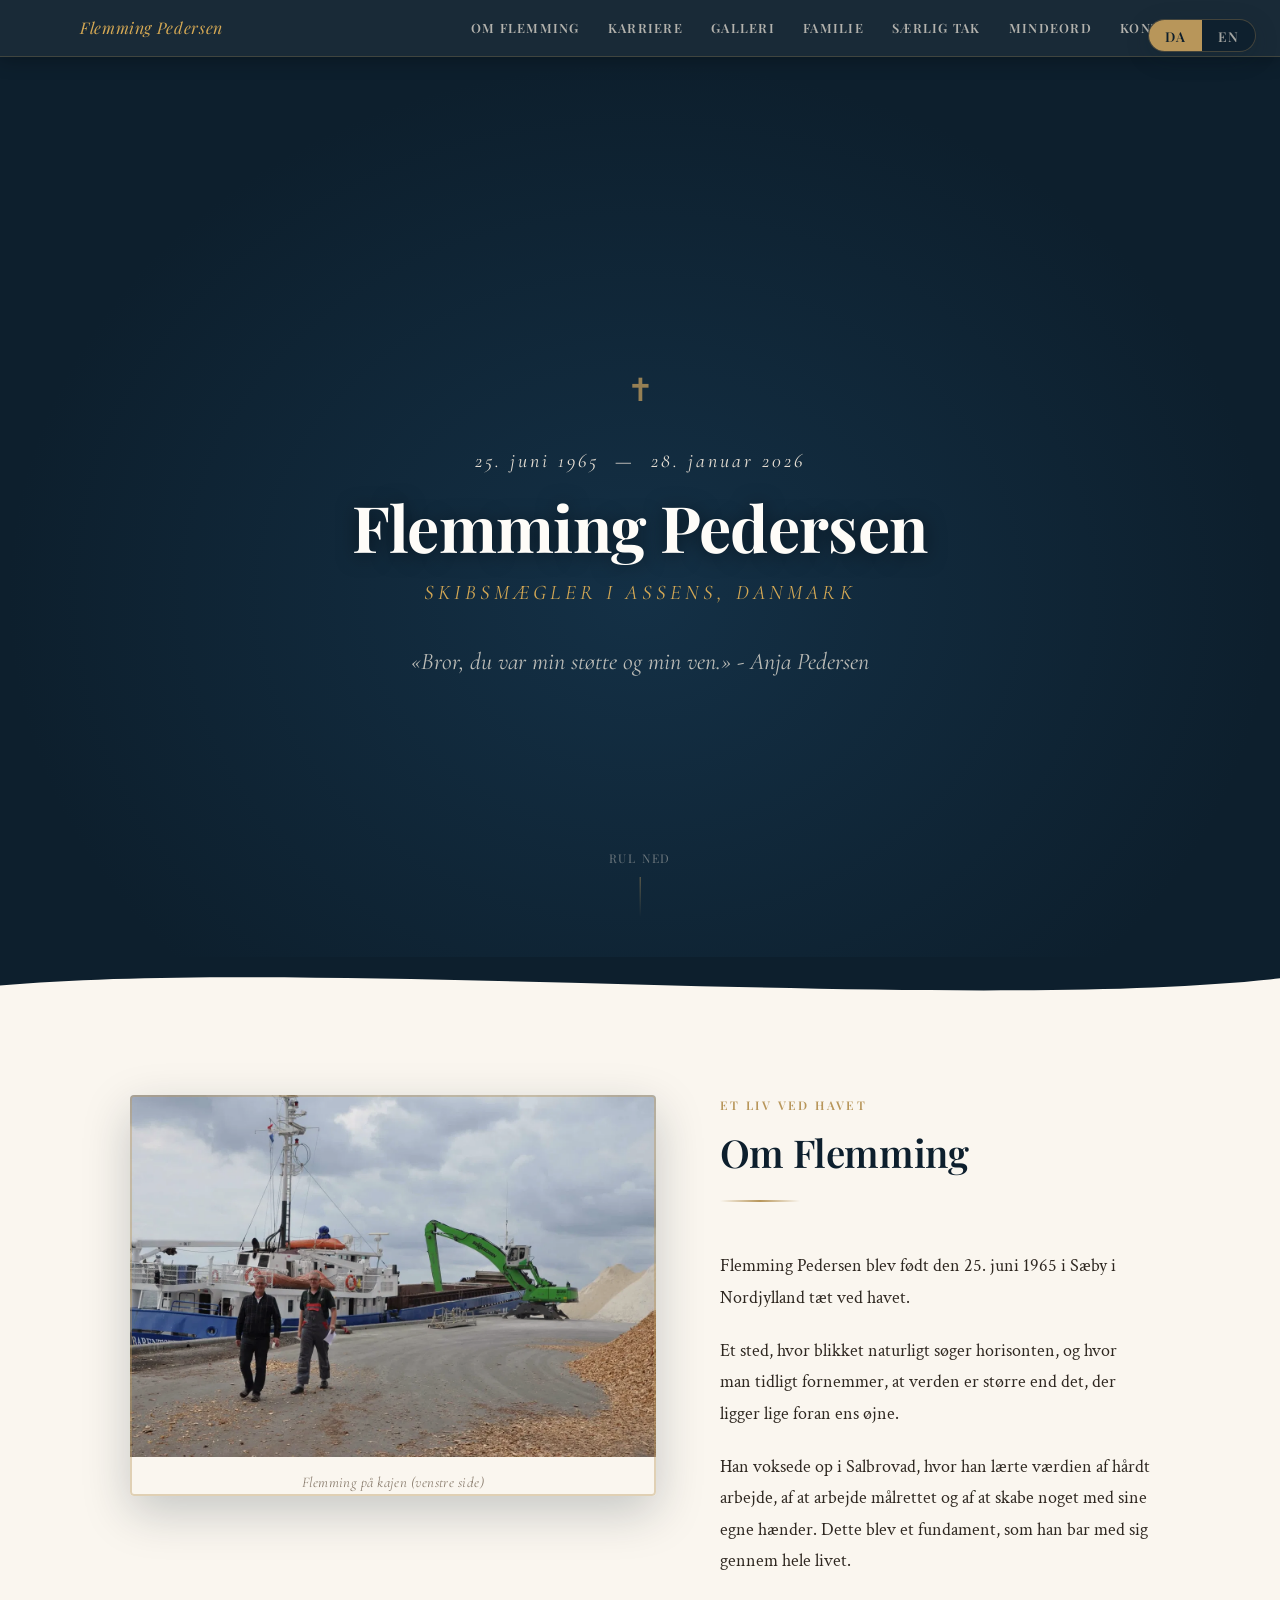
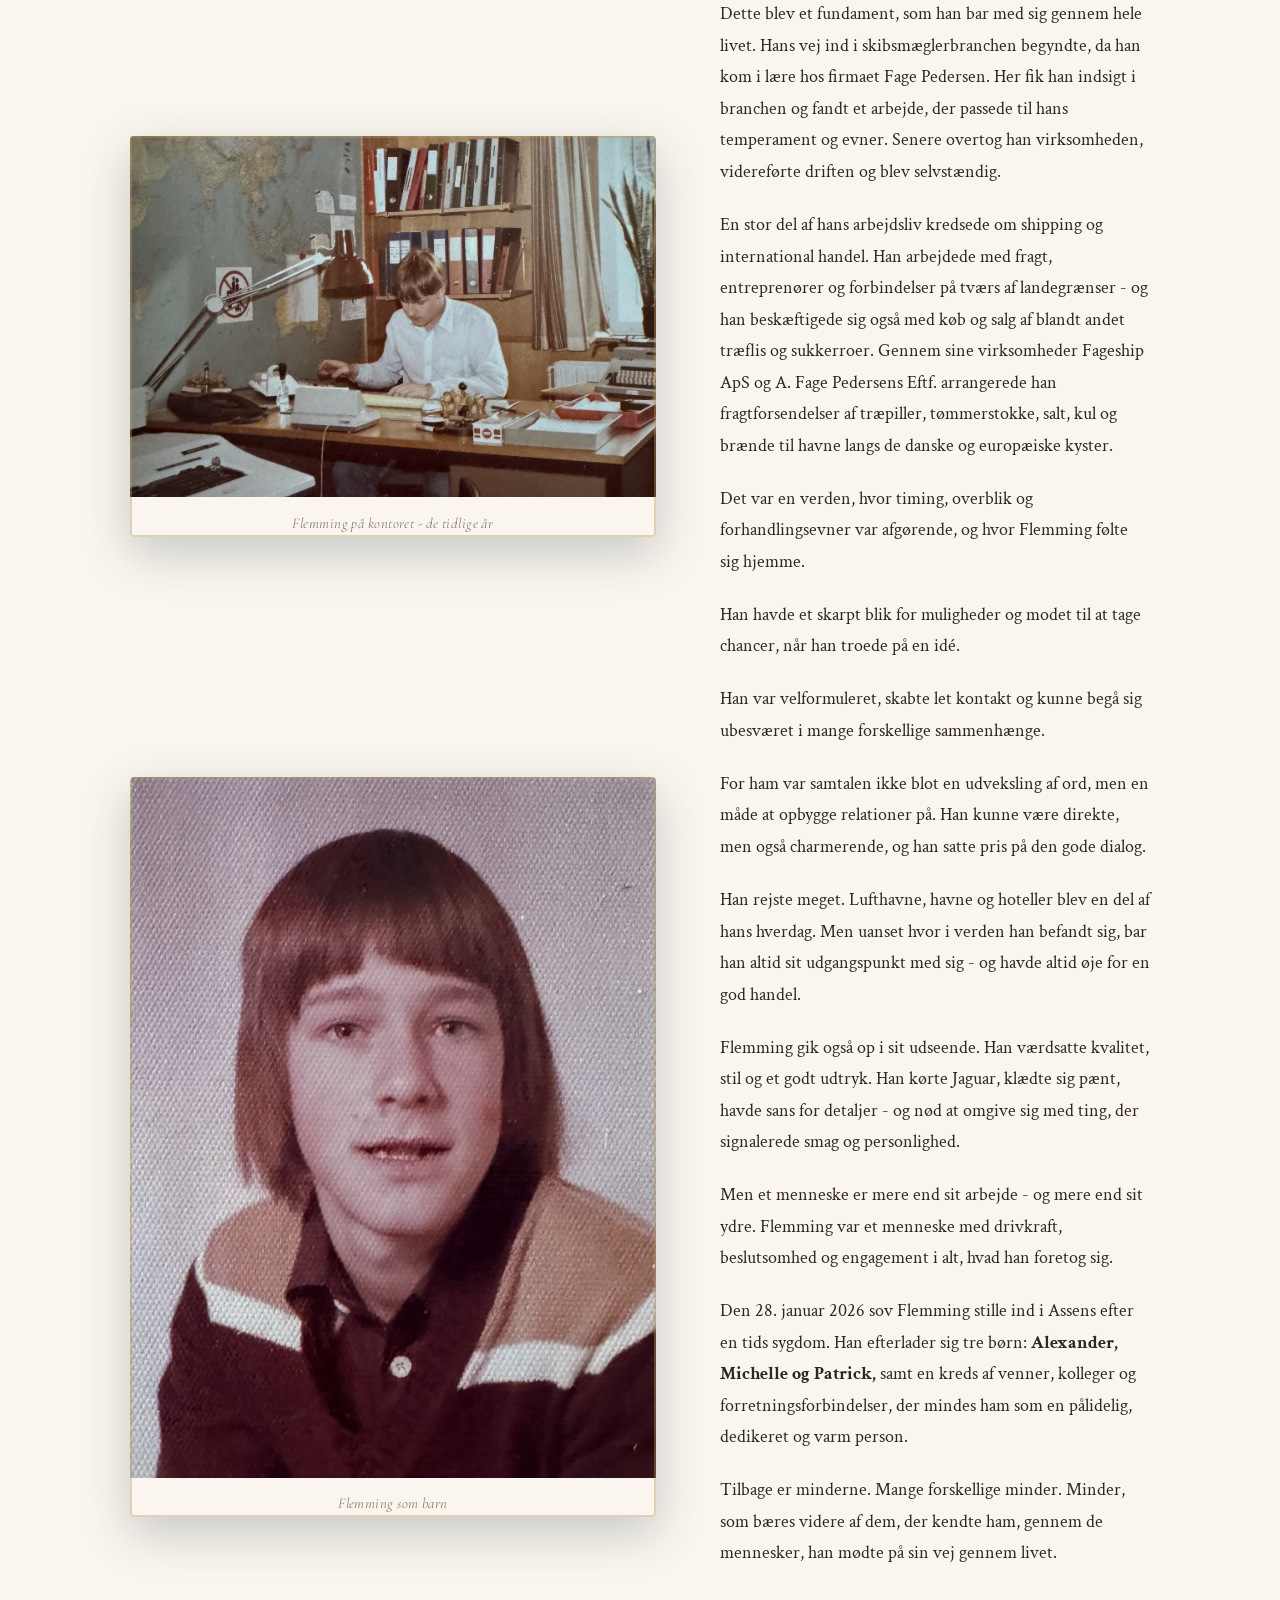
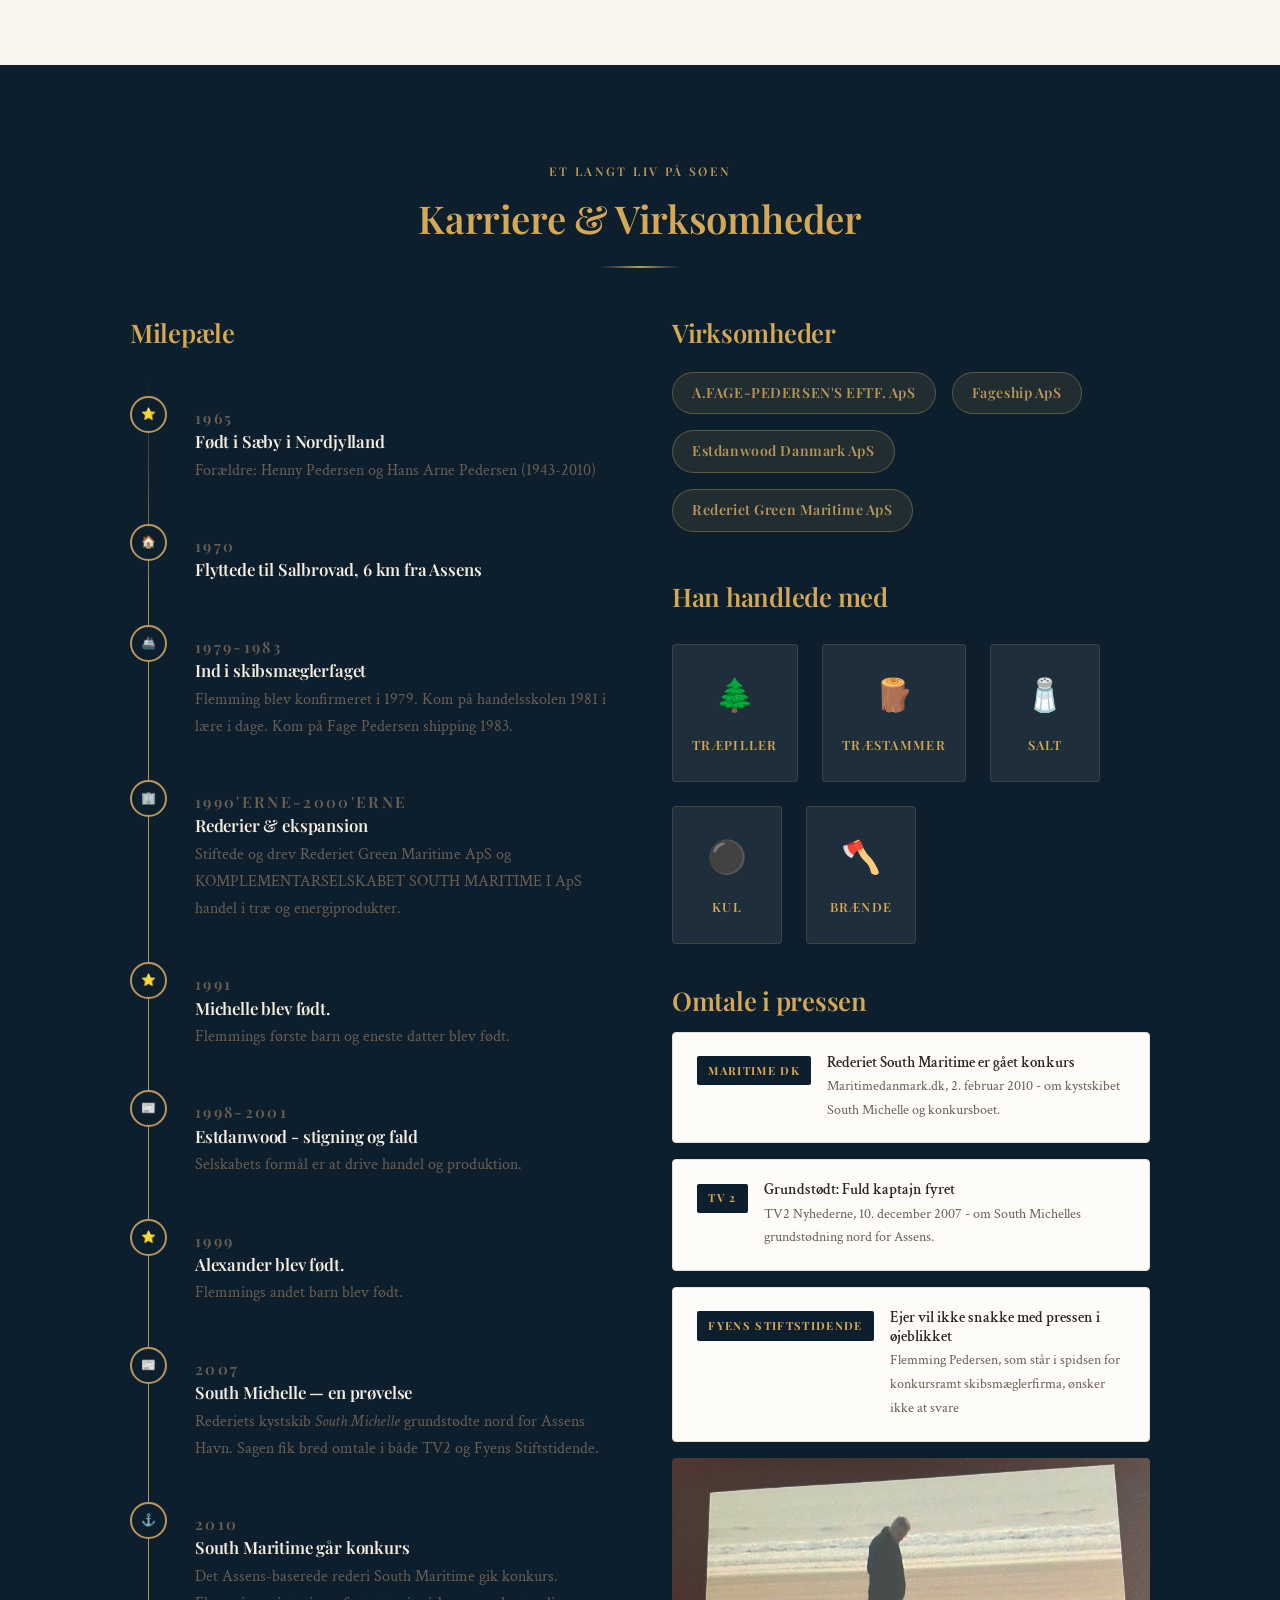
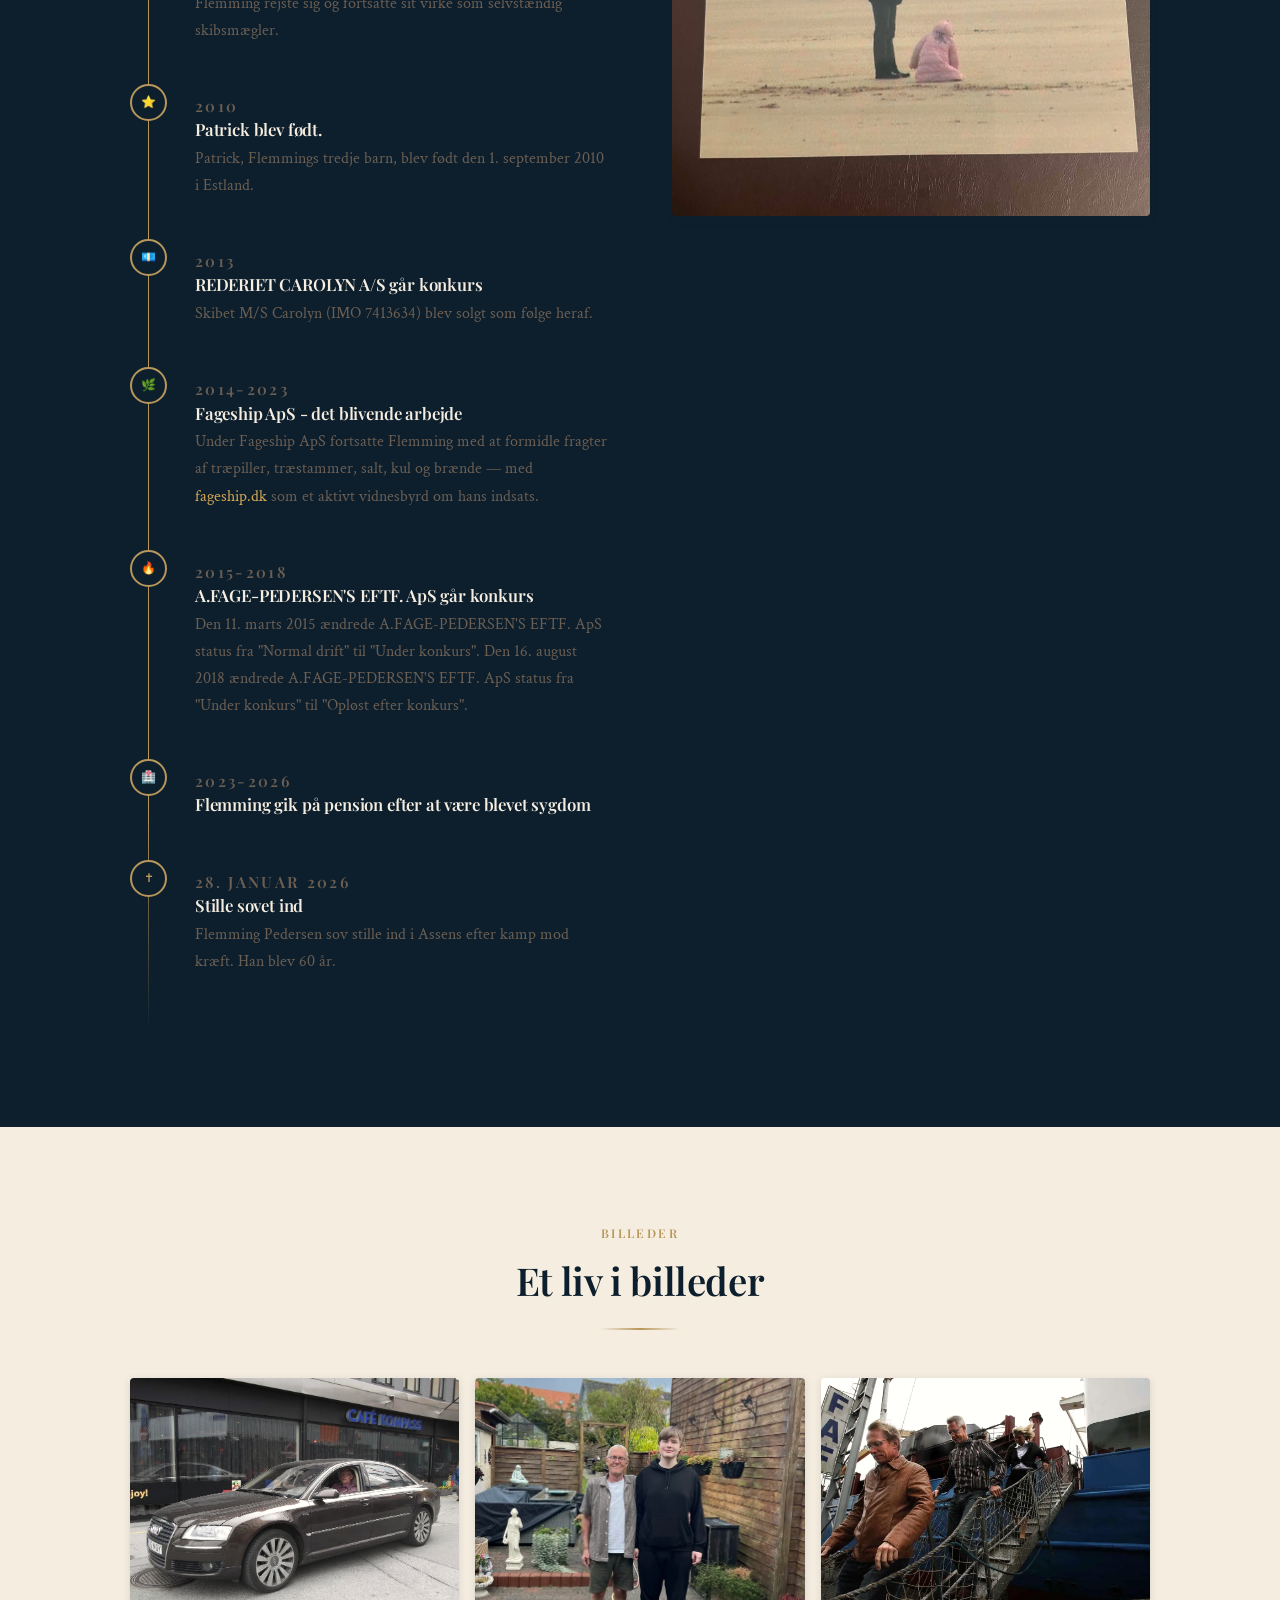
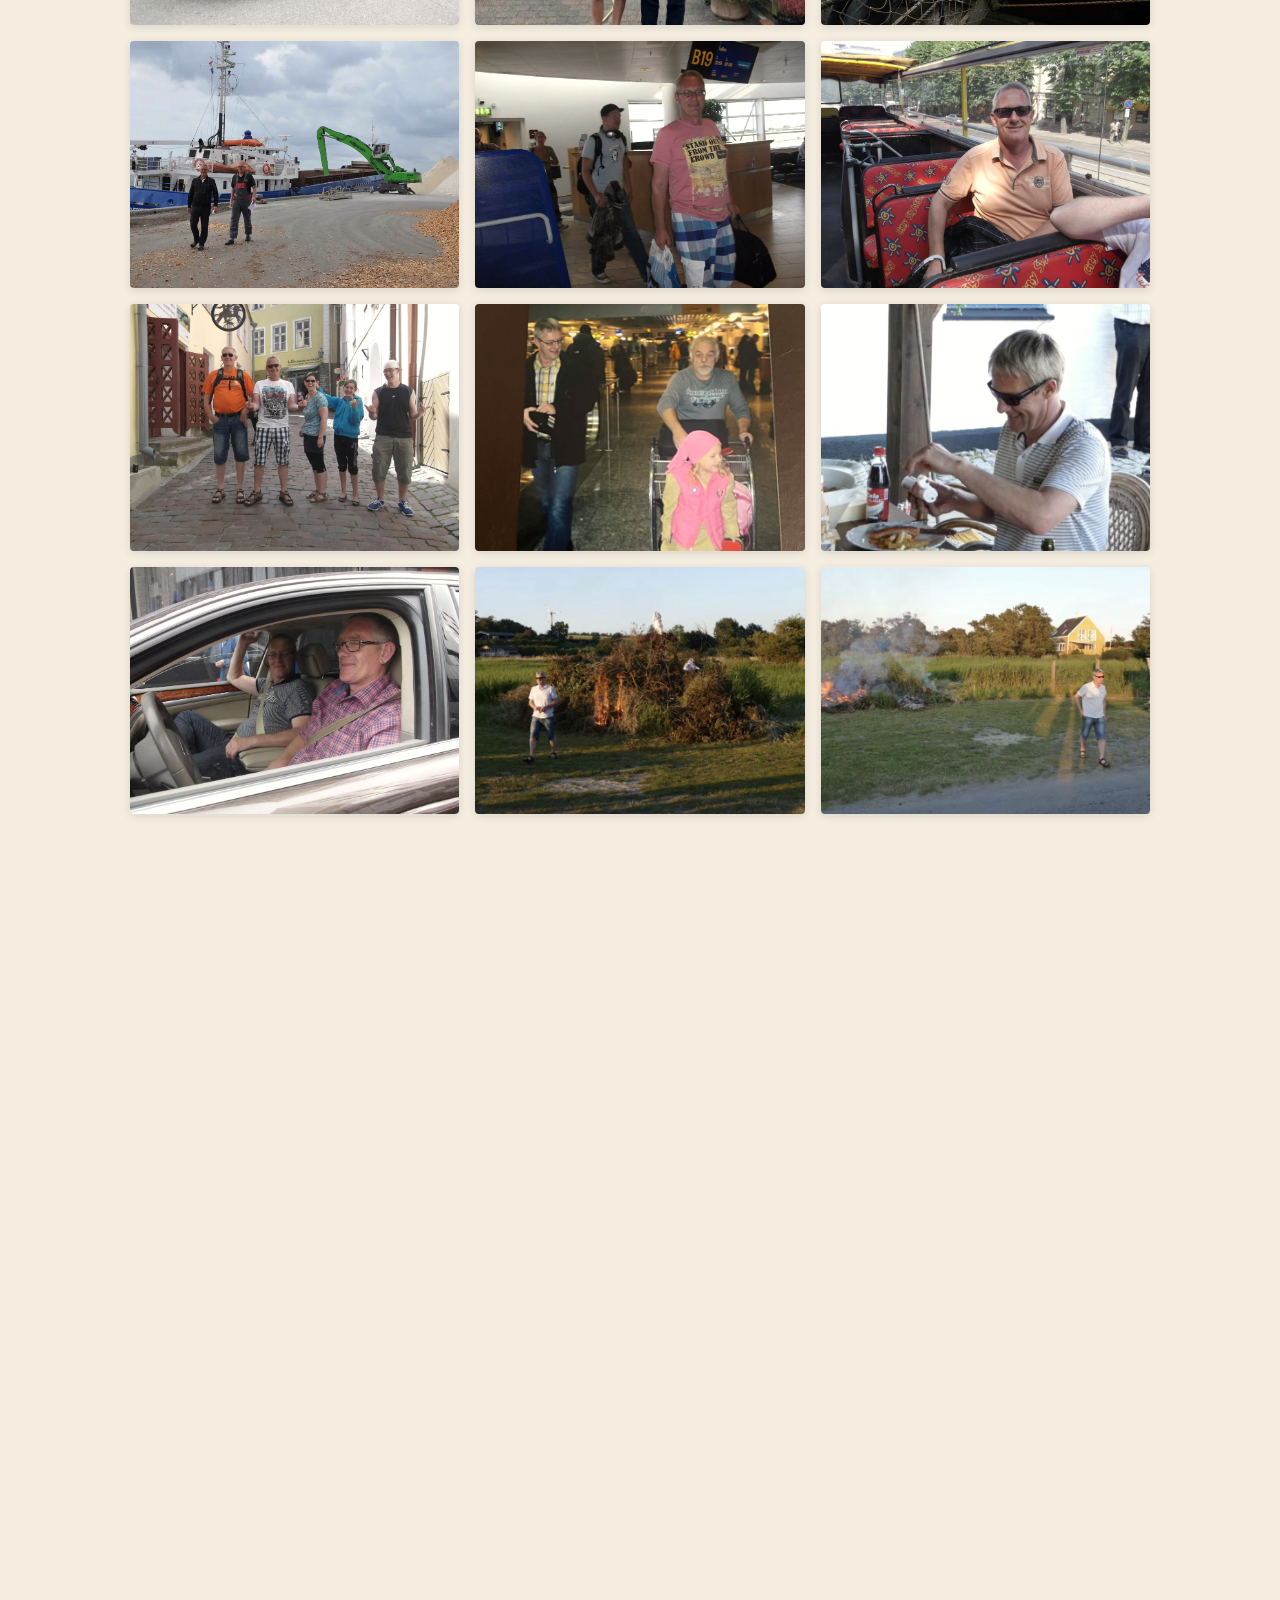
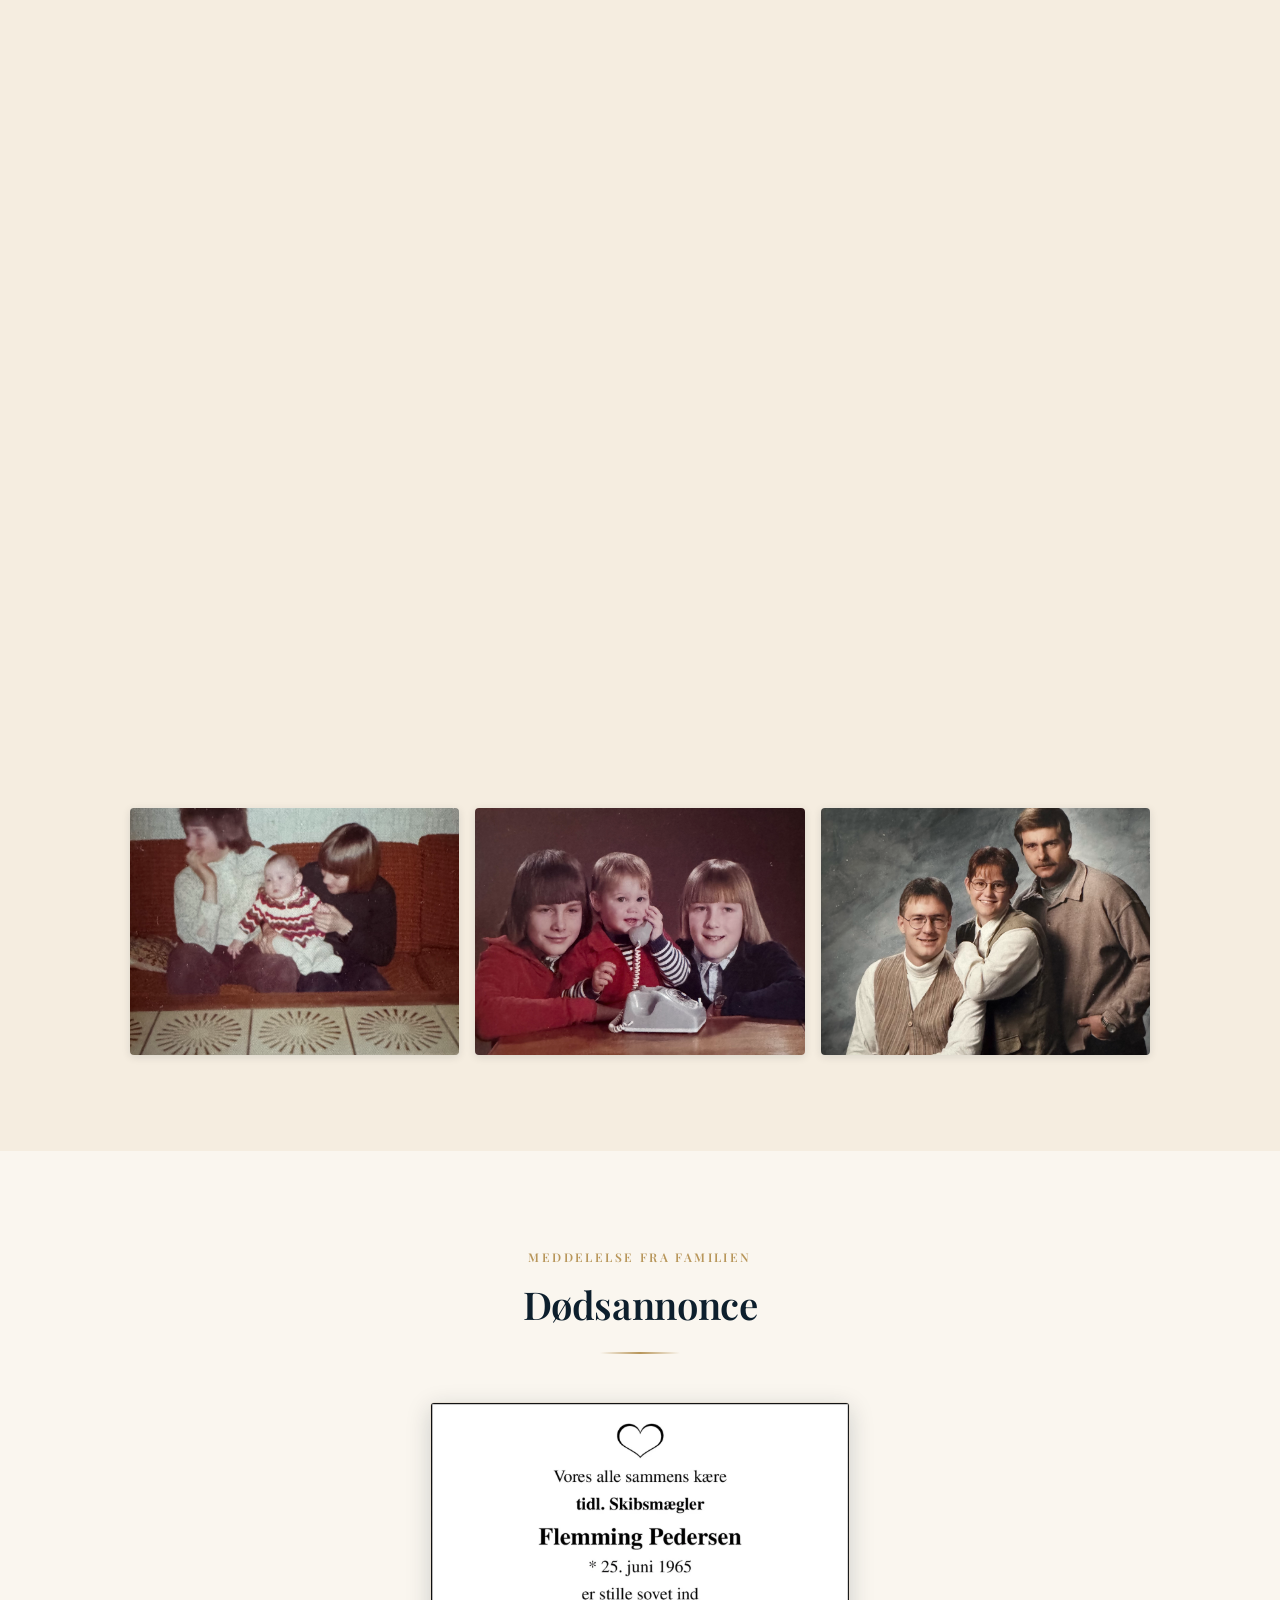
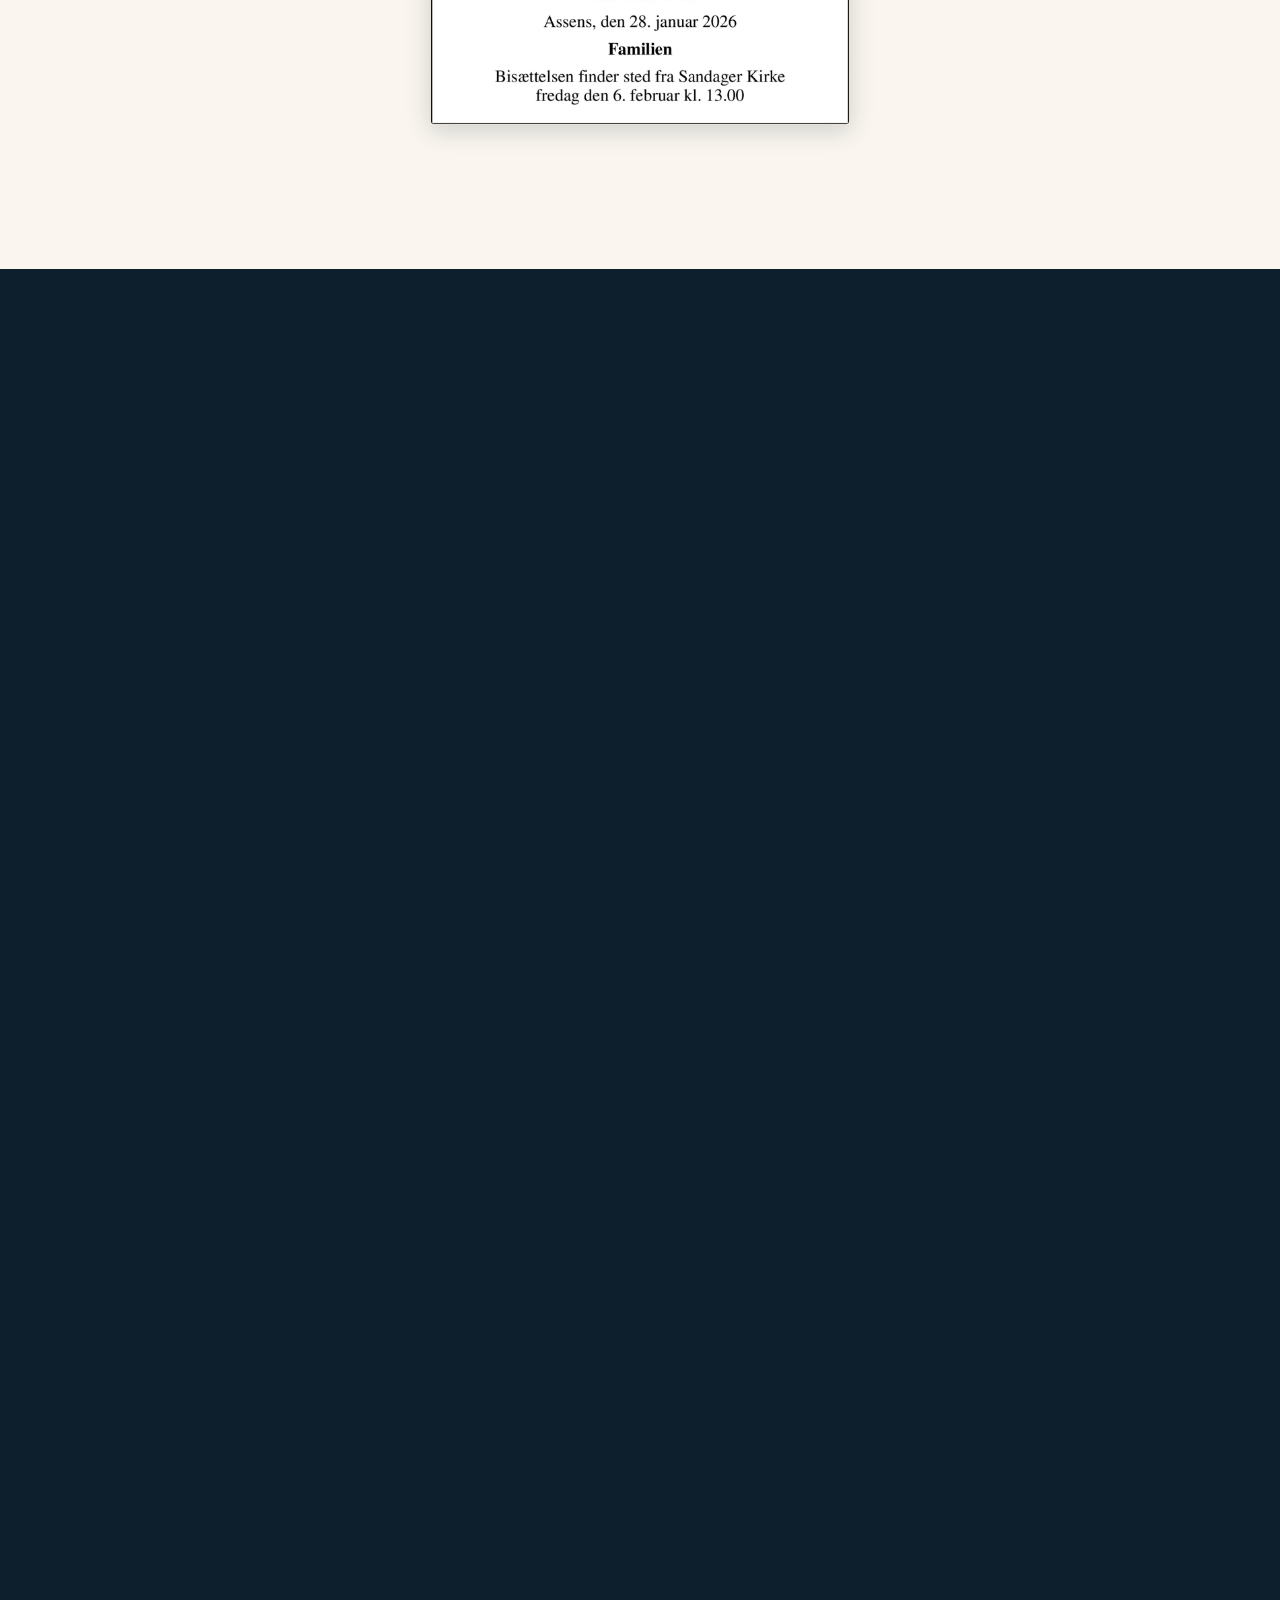
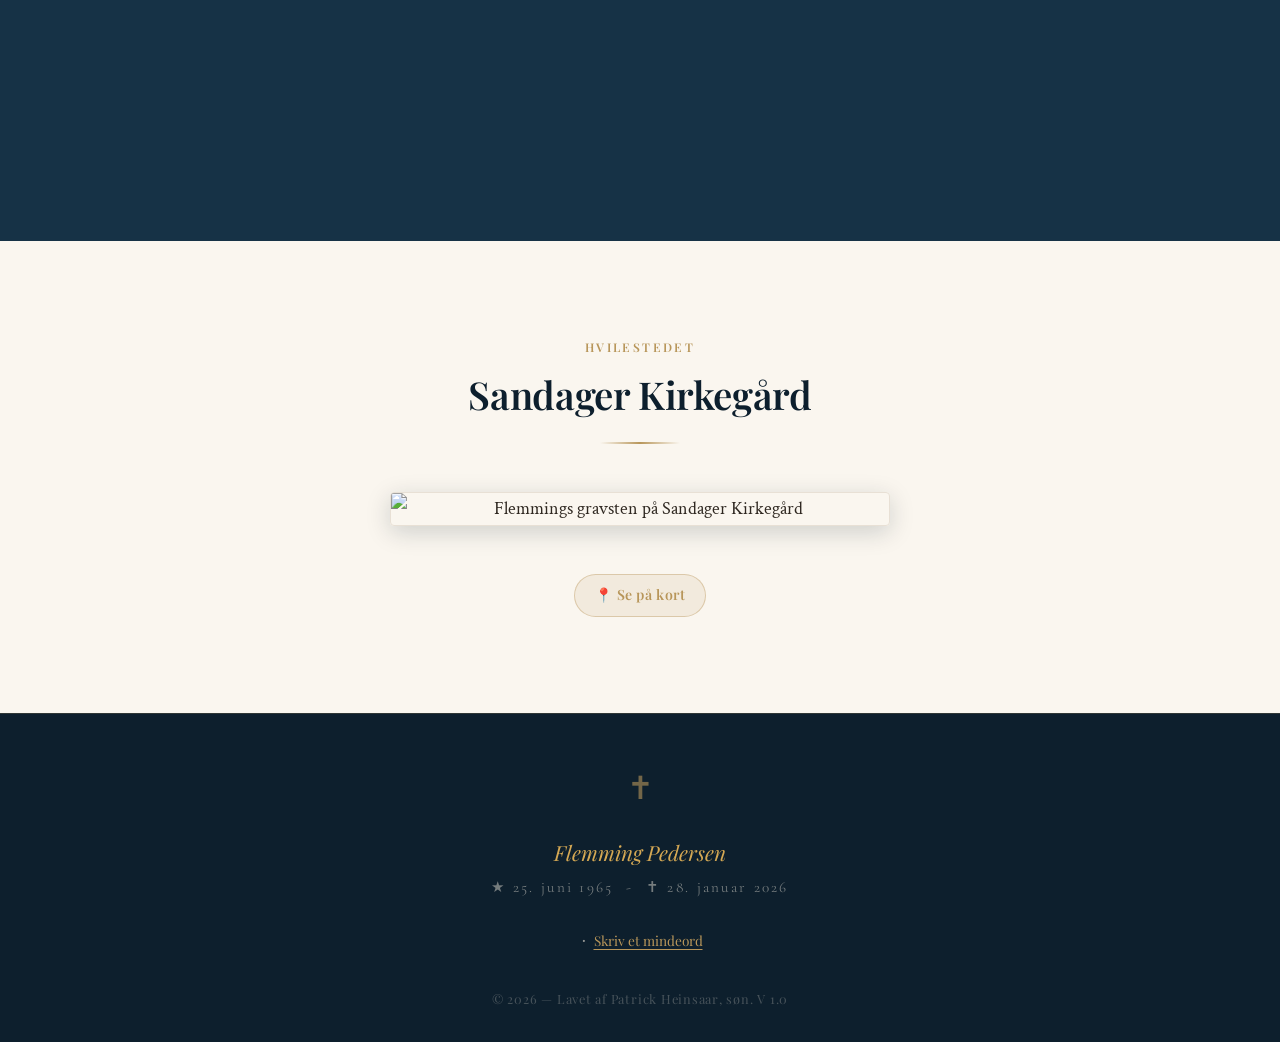
==== index.html @ e29a1f31 "Update index.html" ====
<!DOCTYPE html>
<html lang="da">
<head>
  <meta charset="UTF-8" />
  <meta name="viewport" content="width=device-width, initial-scale=1.0" />
  <title>Flemming Pedersen — 1965-2026</title>
  <meta name="description" content="Et minde om Flemming Pedersen, skibsmægler fra Assens. 25. juni 1965 – 28. januar 2026." />
  <link rel="stylesheet" href="css/style.css" />
  <link rel="preconnect" href="https://fonts.googleapis.com" />
  <link rel="preconnect" href="https://fonts.gstatic.com" crossorigin />
</head>
<body>

  <!--lang toggle-->
  <div class="lang-toggle" role="group" aria-label="Language / Sprog">
    <button class="lang-btn active" data-lang="da" aria-label="Dansk">DA</button>
    <button class="lang-btn" data-lang="en" aria-label="English">EN</button>
  </div>

  <!--navigation-->
  <nav class="site-nav" aria-label="Primær navigation">
    <div class="nav-inner">
      <span class="nav-logo">Flemming Pedersen</span>
      <button class="nav-hamburger" aria-label="Åbn menu" aria-expanded="false">
        <span></span><span></span><span></span>
      </button>
      <ul class="nav-links">
        <li><a href="#om">
          <span lang-content="da">Om Flemming</span>
          <span lang-content="en">About</span>
        </a></li>
        <li><a href="#karriere">
          <span lang-content="da">Karriere</span>
          <span lang-content="en">Career</span>
        </a></li>
        <li><a href="#galleri">
          <span lang-content="da">Galleri</span>
          <span lang-content="en">Gallery</span>
        </a></li>
        <li><a href="#familie">
          <span lang-content="da">Familie</span>
          <span lang-content="en">Family</span>
        </a></li>
        <li><a href="#tak">
          <span lang-content="da">Særlig tak</span>
          <span lang-content="en">Special thanks</span>
        </a></li>
        <li><a href="pages/mindeord.html">
          <span lang-content="da">Mindeord</span>
          <span lang-content="en">Tributes</span>
        </a></li>
        <li><a href="pages/kontakte.html">
          <span lang-content="da">Kontakt</span>
          <span lang-content="en">Contact</span>
        </a></li>
      </ul>
    </div>
  </nav>

  <!--Hero-->
  <header class="hero" id="top">
    <div class="hero-ocean" role="presentation"></div>
    <div class="hero-bg" role="presentation"></div>
    <div class="hero-content">
      <span class="hero-cross">✝</span>
      <p class="hero-dates">25. juni 1965 &nbsp;—&nbsp; 28. januar 2026</p>
      <h1 class="hero-title">Flemming Pedersen</h1>
      <p class="hero-subtitle">
        <span lang-content="da">Skibsmægler i Assens, Danmark</span>
        <span lang-content="en">Shipbroker in Assens, Denmark</span>
      </p>
      <p class="hero-quote">
        <span lang-content="da">«Bror, du var min støtte og min ven.» - Anja Pedersen</span>
        <span lang-content="en">Brother, you were my support and my friend. - Anja Pedersen</span>
      </p>
    </div>
    <div class="hero-scroll" aria-hidden="true">
      <span lang-content="da">Rul ned</span>
      <span lang-content="en">Scroll</span>
    </div>
  </header>

  <!--Wave transition-->
  <div class="wave-divider" aria-hidden="true">
    <svg viewBox="0 0 1440 48" fill="none" xmlns="http://www.w3.org/2000/svg" preserveAspectRatio="none">
      <path d="M0,32 C360,0 1080,64 1440,24 L1440,0 L0,0 Z" fill="#0d1f2d"/>
    </svg>
  </div>

  <!--about-->
  <section class="section" id="om">
    <div class="container">
      <div class="bio-grid">

        <div class="reveal" style="display: flex; flex-direction: column; gap: 15rem;">
  
          <div class="bio-image-frame bio-image-frame--wide">
            <img src="images/ship2.png" alt="Flemming Pedersen på kajen ved et fragtskib" />
            <p class="bio-image-caption">
              <span lang-content="da">Flemming på kajen (venstre side)</span>
              <span lang-content="en">Flemming on the quay (left side)</span>
            </p>
          </div>
        
          <div class="bio-image-frame bio-image-frame--wide">
            <img src="images/fp10.png" alt="Flemming Pedersen på kontoret" style="object-position: center 30%;" />
            <p class="bio-image-caption">
              <span lang-content="da">Flemming på kontoret - de tidlige år</span>
              <span lang-content="en">Flemming at his desk - the early years</span>
            </p>
          </div>
        
          <div class="bio-image-frame">
            <img src="images/fp15.png" alt="Flemming Pedersen som barn" style="aspect-ratio: 3/4; object-fit: cover; object-position: center top;" />
            <p class="bio-image-caption">
              <span lang-content="da">Flemming som barn</span>
              <span lang-content="en">Flemming as a child</span>
            </p>
          </div>
        
        </div>

        <div class="reveal reveal-delay-1">
          <div class="section-header">
            <span class="section-tag">
              <span lang-content="da">Et liv ved havet</span>
              <span lang-content="en">A life by the sea</span>
            </span>
            <h2>
              <span lang-content="da">Om Flemming</span>
              <span lang-content="en">About Flemming</span>
            </h2>
            <div class="divider divider--left"></div>
          </div>

          <div lang-content="da">
            <p>Flemming Pedersen blev født den 25. juni 1965 i Sæby i Nordjylland tæt ved havet.</p>
            <p>Et sted, hvor blikket naturligt søger horisonten, og hvor man tidligt fornemmer, at verden er større end det, der ligger lige foran ens øjne.</p>
            <p>Han voksede op i Salbrovad, hvor han lærte værdien af hårdt arbejde, af at arbejde målrettet og af at skabe noget med sine egne hænder. Dette blev et fundament, som han bar med sig gennem hele livet.</p>
            <p>Dette blev et fundament, som han bar med sig gennem hele livet. Hans vej ind i skibsmæglerbranchen begyndte, da han kom i lære hos firmaet Fage Pedersen. Her fik han indsigt i branchen og fandt et arbejde, der passede til hans temperament og evner. Senere overtog han virksomheden, videreførte driften og blev selvstændig.</p>
            <p>En stor del af hans arbejdsliv kredsede om shipping og international handel. Han arbejdede med fragt, entreprenører og forbindelser på tværs af landegrænser - og han beskæftigede sig også med køb og salg af blandt andet træflis og sukkerroer. Gennem sine virksomheder Fageship ApS og A. Fage Pedersens Eftf. arrangerede han fragtforsendelser af træpiller, tømmerstokke, salt, kul og brænde til havne langs de danske og europæiske kyster.</p>
            <p>Det var en verden, hvor timing, overblik og forhandlingsevner var afgørende, og hvor Flemming følte sig hjemme.</p>
            <p>Han havde et skarpt blik for muligheder og modet til at tage chancer, når han troede på en idé.</p>
            <p>Han var velformuleret, skabte let kontakt og kunne begå sig ubesværet i mange forskellige sammenhænge.</p>
            <p>For ham var samtalen ikke blot en udveksling af ord, men en måde at opbygge relationer på. Han kunne være direkte, men også charmerende, og han satte pris på den gode dialog.</p>
            <p>Han rejste meget. Lufthavne, havne og hoteller blev en del af hans hverdag. Men uanset hvor i verden han befandt sig, bar han altid sit udgangspunkt med sig - og havde altid øje for en god handel.</p>
            <p>Flemming gik også op i sit udseende. Han værdsatte kvalitet, stil og et godt udtryk. Han kørte Jaguar, klædte sig pænt, havde sans for detaljer - og nød at omgive sig med ting, der signalerede smag og personlighed.</p>
            <p>Men et menneske er mere end sit arbejde - og mere end sit ydre. Flemming var et menneske med drivkraft, beslutsomhed og engagement i alt, hvad han foretog sig.</p>
            <p>Den 28. januar 2026 sov Flemming stille ind i Assens efter en tids sygdom. Han efterlader sig tre børn: <strong>Alexander, Michelle og Patrick,</strong> samt en kreds af venner, kolleger og forretningsforbindelser, der mindes ham som en pålidelig, dedikeret og varm person.</p>
            <p>Tilbage er minderne. Mange forskellige minder. Minder, som bæres videre af dem, der kendte ham, gennem de mennesker, han mødte på sin vej gennem livet.</p>
          </div>

          <div lang-content="en">
            <p>Flemming Pedersen was born on 25 June 1965 in Sæby in North Jutland, close to the sea.</p>
            <p>A place where one's gaze naturally seeks the horizon, and where one early senses that the world is larger than what lies immediately before one's eyes.</p>
            <p>He grew up in Salbrovad, roughly 6,5 km from Assens, where he learned the value of hard work, of working with purpose, and of creating something with his own hands. This became a foundation he carried with him throughout his life.</p>
            <p>His path into the shipping brokerage business began when he entered an apprenticeship at the firm Fage Pedersen. Here he gained insight into the industry and found work that suited his temperament and abilities. He later took over the company, continued its operation, and became self employed.</p>
            <p>Much of his working life revolved around shipping and international trade. He worked with freight, contractors, and connections across national borders--and he was also involved in the buying and selling of, among other things, wood chips and sugar beets. Through his companies Fageship ApS and A. Fage Pedersens Eftf., he arranged cargo shipments of wood pellets, timber logs, salt, coal and firewood to ports along Danish and European coastlines.</p>
            <p>It was a world where timing, overview, and negotiating skills were crucial, and where Flemming felt at home.</p>
            <p>He had a sharp eye for opportunity and the courage to take chances when he believed in an idea.</p>
            <p>He was articulate, made contact easily, and was able to move comfortably in many different settings.</p>
            <p>For him, conversation was not merely an exchange of words, but a way of building relationships. He could be direct, yet also charming, and he valued good dialogue.</p>
            <p>He traveled a great deal. Airports, ports, and hotels became part of his everyday life. But no matter where in the world he was, he carried his point of depature with him--always with an eye for a deal.</p>
            <p>Flemming also cared about his appearance. He appreciated quality, style, and a good look. He drove a Jaguar, dressed well, had an eye for detail--and enjoyed surrounding himself with things that signaled taste and personality.</p>
            <p>But a human being is more than his work--and more than his outward appearance. Flemming was a person with drive, determination, and commitment to whatever he undertook.</p>
            <p>On the 28. january 2026, Flemming passed away peacefully in Assens after a long period of illness. He is survived by three children: <strong>Alexander, Michelle and Patrick</strong> - as well as a circle of friends, colleagues and business associates who remember him as a reliable, dedicated and warm-hearted man.</p>
            <p>What remains are the memories. Many different memories. Memories carried by those who knew him through the people he met along the way in life.</p>
          </div>
        </div>
      </div>
    </div>
  </section>

  <!--timeline n career-->
  <section class="section section--dark" id="karriere">
    <div class="container">
      <div class="section-header text-center reveal">
        <span class="section-tag">
          <span lang-content="da">Et langt liv på søen</span>
          <span lang-content="en">Decades on the water</span>
        </span>
        <h2>
          <span lang-content="da">Karriere & Virksomheder</span>
          <span lang-content="en">Career & Companies</span>
        </h2>
        <div class="divider"></div>
      </div>

      <div style="display:grid; grid-template-columns: 1fr 1fr; gap: 4rem; align-items: start;" class="career-layout">
        <!-- Timeline -->
        <div class="reveal">
          <h3 style="color:var(--gold); margin-bottom:2rem;">
            <span lang-content="da">Milepæle</span>
            <span lang-content="en">Milestones</span>
          </h3>
          <div class="timeline">

            <div class="timeline-item">
              <div class="timeline-dot">⭐</div>
              <div class="timeline-body">
                <p class="timeline-year">1965</p>
                <h3 lang-content="da" style="color:var(--parchment);">Født i Sæby i Nordjylland</h3>
                <h3 lang-content="en" style="color:var(--parchment);">Born in Sæby in Nordjylland</h3>
                <p lang-content="da">Forældre: Henny Pedersen og Hans Arne Pedersen (1943-2010)</p>
                <p lang-content="en">Parents: Henny Pedersen and Hans Arne Pedersen (1943-2010)</p>
              </div>
            </div>

            <div class="timeline-item">
              <div class="timeline-dot">🏠</div>
              <div class="timeline-body">
                <p class="timeline-year">1970</p>
                <h3 lang-content="da" style="color:var(--parchment);">Flyttede til Salbrovad, 6 km fra Assens</h3>
                <h3 lang-content="en" style="color:var(--parchment);">Moved to Salbrovad, 6 km from Assens</h3>
              </div>
            </div>

              <div class="timeline-item">
              <div class="timeline-dot">🚢</div>
              <div class="timeline-body">
                <p class="timeline-year">1979-1983</p>
                <h3 lang-content="da" style="color:var(--parchment);">Ind i skibsmæglerfaget</h3>
                <h3 lang-content="en" style="color:var(--parchment);">Entering shipbroking</h3>
                <p lang-content="da">Flemming blev konfirmeret i 1979. Kom på handelsskolen 1981 i lære i dage. Kom på Fage Pedersen shipping 1983.</p>
                <p lang-content="en">Flemming was confirmed in 1979. He attended business school in 1981 as an apprentice for a few days. He joined Fage Pedersen Shipping in 1983.</p>
              </div>
            </div>

            <div class="timeline-item">
              <div class="timeline-dot">🏢</div>
              <div class="timeline-body">
                <p class="timeline-year">1990'erne-2000'erne</p>
                <h3 lang-content="da" style="color:var(--parchment);">Rederier & ekspansion</h3>
                <h3 lang-content="en" style="color:var(--parchment);">Shipping companies & growth</h3>
                <p lang-content="da">Stiftede og drev Rederiet Green Maritime ApS og KOMPLEMENTARSELSKABET SOUTH MARITIME I ApS handel i træ og energiprodukter.</p>
                <p lang-content="en">Founded and operated Rederiet Green Maritime ApS and KOMPLEMENTARSELSKABET SOUTH MARITIME I ApS trading timber and energy products.</p>
              </div>
            </div>
            <div class="timeline-item">
              <div class="timeline-dot">⭐</div>
              <div class="timeline-body">
                <p class="timeline-year">1991</p>
                <h3 lang-content="da" style="color:var(--parchment);">Michelle blev født.</h3>
                <h3 lang-content="en" style="color:var(--parchment);">Michelle was born.</h3>
                <p lang-content="da">Flemmings første barn og eneste datter blev født.</p>
                <p lang-content="en">Flemming's first child, and only daughter, was born.</p>
              </div>
            </div>

            <div class="timeline-item">
              <div class="timeline-dot">📰</div>
              <div class="timeline-body">
                <p class="timeline-year">1998-2001</p>
                <h3 lang-content="da" style="color:var(--parchment);">Estdanwood - stigning og fald</h3>
                <h3 lang-content="en" style="color:var(--parchment);">Estdanwood - rise and fall</h3>
                <p lang-content="da">Selskabets formål er at drive handel og produktion.</p>
                <p lang-content="en">The company's purpose is to engage in trade and production.</p>
              </div>
            </div>
            <div class="timeline-item">
              <div class="timeline-dot">⭐</div>
              <div class="timeline-body">
                <p class="timeline-year">1999</p>
                <h3 lang-content="da" style="color:var(--parchment);">Alexander blev født.</h3></h3>
                <h3 lang-content="en" style="color:var(--parchment);">Alexander was born.</h3>
                <p lang-content="da">Flemmings andet barn blev født.</p>
                <p lang-content="en">Flemmings second child was born.</p>
              </div>
            </div>
            <div class="timeline-item">
              <div class="timeline-dot">📰</div>
              <div class="timeline-body">
                <p class="timeline-year">2007</p>
                <h3 lang-content="da" style="color:var(--parchment);">South Michelle — en prøvelse</h3>
                <h3 lang-content="en" style="color:var(--parchment);">South Michelle — a trial</h3>
                <p lang-content="da">Rederiets kystskib <em>South Michelle</em> grundstødte nord for Assens Havn. Sagen fik bred omtale i både TV2 og Fyens Stiftstidende.</p>
                <p lang-content="en">The company's coaster <em>South Michelle</em> ran aground north of Assens Harbour. The incident received wide coverage in TV2 and Fyens Stiftstidende.</p>
              </div>
            </div>

            <div class="timeline-item">
              <div class="timeline-dot">⚓</div>
              <div class="timeline-body">
                <p class="timeline-year">2010</p>
                <h3 lang-content="da" style="color:var(--parchment);">South Maritime går konkurs</h3>
                <h3 lang-content="en" style="color:var(--parchment);">South Maritime enters bankruptcy</h3>
                <p lang-content="da">Det Assens-baserede rederi South Maritime gik konkurs. Flemming rejste sig og fortsatte sit virke som selvstændig skibsmægler.</p>
                <p lang-content="en">The Assens-based shipping company South Maritime went bankrupt. Flemming rose again and continued his work as an independent shipbroker.</p>
              </div>
            </div>
            
            <div class="timeline-item">
              <div class="timeline-dot">⭐</div>
              <div class="timeline-body">
                <p class="timeline-year">2010</p>
                <h3 lang-content="da" style="color:var(--parchment);">Patrick blev født.</h3>
                <h3 lang-content="en" style="color:var(--parchment);">Patrick was born.</h3>
                <p lang-content="da">Patrick, Flemmings tredje barn, blev født den 1. september 2010 i Estland.</p>
                <p lang-content="en">Patrick, Flemmings third child, was born on the 1st of september 2010 in Estonia.</p>
              </div>
            </div>
            
            <div class="timeline-item">
              <div class="timeline-dot">💶</div>
              <div class="timeline-body">
                <p class="timeline-year">2013</p>
                <h3 lang-content="da" style="color:var(--parchment);">REDERIET CAROLYN A/S går konkurs</h3>
                <h3 lang-content="en" style="color:var(--parchment);">REDERIET CAROLYN A/S goes bankrupt</h3>
                <p lang-content="da">Skibet M/S Carolyn (IMO 7413634) blev solgt som følge heraf.</p>
                <p lang-content="en">The M/S Carolyn (IMO 7413634) was sold as a result.</p>
              </div>
            </div>

            <div class="timeline-item">
              <div class="timeline-dot">🌿</div>
              <div class="timeline-body">
                <p class="timeline-year">2014-2023</p>
                <h3 lang-content="da" style="color:var(--parchment);">Fageship ApS - det blivende arbejde</h3>
                <h3 lang-content="en" style="color:var(--parchment);">Fageship ApS - the lasting work</h3>
                <p lang-content="da">Under Fageship ApS fortsatte Flemming med at formidle fragter af træpiller, træstammer, salt, kul og brænde — med <a href="https://fageship.dk" target="_blank" rel="noopener" style="color:var(--gold);">fageship.dk</a> som et aktivt vidnesbyrd om hans indsats.</p>
                <p lang-content="en">Under Fageship ApS, Flemming continued arranging shipments of wood pellets, timber logs, salt, coal and firewood — with <a href="https://fageship.dk" target="_blank" rel="noopener" style="color:var(--gold);">fageship.dk</a> as an active testament to his efforts.</p>
              </div>
            </div>
            <div class="timeline-item">
              <div class="timeline-dot">🔥</div>
              <div class="timeline-body">
                <p class="timeline-year">2015-2018</p>
                <h3 lang-content="da" style="color:var(--parchment);">A.FAGE-PEDERSEN'S EFTF. ApS går konkurs</h3>
                <h3 lang-content="en" style="color:var(--parchment);">A.FAGE-PEDERSEN'S EFTF. ApS enters bankruptcy</h3>
                <p lang-content="da">Den 11. marts 2015 ændrede A.FAGE-PEDERSEN'S EFTF. ApS status fra "Normal drift" til "Under konkurs". Den 16. august 2018 ændrede A.FAGE-PEDERSEN'S EFTF. ApS status fra "Under konkurs" til "Opløst efter konkurs".</p>
                <p lang-content="en">On March 11, 2015, A.FAGE-PEDERSEN'S EFTF. ApS changed its status from "Normal operation" to "Under bankruptcy". On August 16, 2018, A.FAGE-PEDERSEN'S EFTF. ApS changed its status from "Under bankruptcy" to "Dissolved after bankruptcy".</p>
              </div>
            </div>
            <div class="timeline-item">
              <div class="timeline-dot">🏥</div>
              <div class="timeline-body">
                <p class="timeline-year">2023-2026</p>
                <h3 lang-content="da" style="color:var(--parchment);">Flemming gik på pension efter at være blevet sygdom</h3>
                <h3 lang-content="en" style="color:var(--parchment);">Flemming retired after he became sick</h3>
              </div>
            </div>

            <div class="timeline-item">
              <div class="timeline-dot">✝</div>
              <div class="timeline-body">
                <p class="timeline-year">28. januar 2026</p>
                <h3 lang-content="da" style="color:var(--parchment);">Stille sovet ind</h3>
                <h3 lang-content="en" style="color:var(--parchment);">Passed away peacefully</h3>
                <p lang-content="da">Flemming Pedersen sov stille ind i Assens efter kamp mod kræft. Han blev 60 år.</p>
                <p lang-content="en">Flemming Pedersen passed away peacefully in Assens following a battle with cancer. He was 60 years old.</p>
              </div>
            </div>

          </div>
        </div>

        <!--companies-->
        <div class="reveal reveal-delay-1">
          <h3 style="color:var(--gold); margin-bottom:1.5rem;">
            <span lang-content="da">Virksomheder</span>
            <span lang-content="en">Companies</span>
          </h3>
          <div class="companies-list" style="margin-bottom: 3rem;">
          <a class="company-tag" href="https://selskabsinfo.dk/virksomhed/a-fage-pedersen-s-eftf-aps/81614210" target="_blank" rel="noopener noreferrer">A.FAGE-PEDERSEN'S EFTF. ApS</a>
          <a class="company-tag" href="https://selskabsinfo.dk/virksomhed/fageship-aps/32334164" target="_blank" rel="noopener noreferrer">Fageship ApS</a>
          <a class="company-tag" href="https://selskabsinfo.dk/virksomhed/estdanwood-danmark-aps/21125393" target="_blank" rel="noopener noreferrer">Estdanwood Danmark ApS</a>
          <a class="company-tag" href="https://selskabsinfo.dk/virksomhed/rederiet-green-maritime-aps/29773572" target="_blank" rel="noopener noreferrer">Rederiet Green Maritime ApS</a>
</div>

          <h3 style="color:var(--gold); margin-bottom:1rem;">
            <span lang-content="da">Han handlede med</span>
            <span lang-content="en">He traded in</span>
          </h3>
          <div class="commodities-row" style="justify-content:flex-start;">
            <div class="commodity">
              <span class="commodity-icon">🌲</span>
              <span class="commodity-name" lang-content="da">Træpiller</span>
              <span class="commodity-name" lang-content="en">Wood Pellets</span>
            </div>
            <div class="commodity">
              <span class="commodity-icon">🪵</span>
              <span class="commodity-name" lang-content="da">Træstammer</span>
              <span class="commodity-name" lang-content="en">Timber Logs</span>
            </div>
            <div class="commodity">
              <span class="commodity-icon">🧂</span>
              <span class="commodity-name" lang-content="da">Salt</span>
              <span class="commodity-name" lang-content="en">Salt</span>
            </div>
            <div class="commodity">
              <span class="commodity-icon">⚫</span>
              <span class="commodity-name" lang-content="da">Kul</span>
              <span class="commodity-name" lang-content="en">Coal</span>
            </div>
            <div class="commodity">
              <span class="commodity-icon">🪓</span>
              <span class="commodity-name" lang-content="da">Brænde</span>
              <span class="commodity-name" lang-content="en">Firewood</span>
            </div>
          </div>

          <!-- News references -->
          <h3 style="color:var(--gold); margin: 2.5rem 0 1rem;">
            <span lang-content="da">Omtale i pressen</span>
            <span lang-content="en">Press coverage</span>
          </h3>

          <a class="news-ref" href="https://www.maritimedanmark.dk/rederiet-south-maritime-er-gaet-konkurs" target="_blank" rel="noopener">
            <span class="news-source-badge">Maritime DK</span>
            <div>
              <h4 lang-content="da">Rederiet South Maritime er gået konkurs</h4>
              <h4 lang-content="en">Shipping company South Maritime goes bankrupt</h4>
              <p lang-content="da">Maritimedanmark.dk, 2. februar 2010 - om kystskibet South Michelle og konkursboet.</p>
              <p lang-content="en">Maritimedanmark.dk, 2 February 2010 - on the coaster South Michelle and the estate.</p>
            </div>
          </a>

          <a class="news-ref" href="https://nyheder.tv2.dk/krimi/2007-12-10-grundstoedt-fuld-kaptajn-fyret" target="_blank" rel="noopener">
            <span class="news-source-badge">TV 2</span>
            <div>
              <h4 lang-content="da">Grundstødt: Fuld kaptajn fyret</h4>
              <h4 lang-content="en">Ran aground: Drunk captain dismissed</h4>
              <p lang-content="da">TV2 Nyhederne, 10. december 2007 - om South Michelles grundstødning nord for Assens.</p>
              <p lang-content="en">TV2 News, 10 December 2007 - on South Michelle's grounding north of Assens Harbour.</p>
            </div>
          </a>

          <a class="news-ref" href="https://fyens.dk/assens/ejer-vil-ikke-snakke-med-pressen-i-oejeblikket" target="_blank" rel="noopener">
            <span class="news-source-badge">Fyens Stiftstidende</span>
            <div>
              <h4 lang-content="da">Ejer vil ikke snakke med pressen i øjeblikket</h4>
              <h4 lang-content="en">Owner does not want to talk to the press at the moment</h4>
              <p lang-content="da">Flemming Pedersen, som står i spidsen for konkursramt skibsmæglerfirma, ønsker ikke at svare</p>
              <p lang-content="en">Flemming Pedersen, who heads the bankrupt shipbrokerage company, does not want to answer</p>
            </div>
          </a>
                <div class="gallery">
        <div class="gallery-item reveal">
          <img src="images/flemmingrannas.png" alt="Flemming i sin Audi A8" />
          <div class="gallery-caption">
          </div>
        </div>
        </div>
      </div>
    </div>
  </section>

  <!--pictures-->
  <section class="section section--alt" id="galleri">
    <div class="container">
      <div class="section-header text-center reveal">
        <span class="section-tag">
          <span lang-content="da">Billeder</span>
          <span lang-content="en">Photographs</span>
        </span>
        <h2>
          <span lang-content="da">Et liv i billeder</span>
          <span lang-content="en">A life in pictures</span>
        </h2>
        <div class="divider"></div>
      </div>

      <div class="gallery">
        <div class="gallery-item reveal">
          <img src="images/AudiA8.png" alt="Flemming i sin Audi A8" />
          <div class="gallery-caption">
            <span lang-content="da">Flemming er i sin Audi A8 udenfor Hotell Olümpia i Tallinn.</span>
            <span lang-content="en">Flemming is in his Audi A8 outside Hotell Olümpia in Tallinn.</span>
          </div>
        </div>
        <div class="gallery-item reveal reveal-delay-1">
          <img src="images/flemmingogpatrick.png" alt="Flemming med Patrick i hans have" />
          <div class="gallery-caption">
            <span lang-content="da">Flemming med Patrick i hans have</span>
            <span lang-content="en">Flemming with Patrick in his garden</span>
          </div>
        </div>
        <div class="gallery-item reveal reveal-delay-2">
          <img src="images/ship.png" alt="Flemming på kaj ved et fragtskib" />
          <div class="gallery-caption">
            <span lang-content="da">Jørgen, Flemming og en kollega forlader et fragtskib. Foto: Peter Leth-Larsen, oprindeligt bragt i Fyens Stiftstidende</span>
            <span lang-content="en">Jørgen, Flemming, and a coworker leave a cargo ship. Photo: Peter Leth-Larsen, originally published in Fyens Stiftstidende</span>
          </div>
        </div>
        <div class="gallery-item reveal reveal-delay-3">
          <img src="images/ship2.png" alt="Flemming ved havnen med et fragtskib i baggrunden" />
          <div class="gallery-caption">
            <span lang-content="da">Ved kajen med fragtskib i baggrunden</span>
            <span lang-content="en">At the quay with a cargo ship in the background</span>
          </div>
        </div>
        <div class="gallery-item reveal">
          <img src="images/rejsefratallinn.png" alt="Rejse fra Tallinn" />
          <div class="gallery-caption">
            <span lang-content="da">Flemming ankommer tilbage til Danmark den 21. juli 2013.</span>
            <span lang-content="en">Flemming arrives back in Denmark on the 21. july 2013.</span>
          </div>
        </div>
        <div class="gallery-item reveal">
          <img src="images/turisti.png" alt="Rejse i Tallinn" />
          <div class="gallery-caption">
            <span lang-content="da">Flemming sidder i en Hop-on Hop-off turistbus i Tallinn.</span>
            <span lang-content="en">Flemming is sitting in a Hop-on Hop-off tourist bus in Tallinn.</span>
          </div>         
        </div>
        <div class="gallery-item reveal">
          <img src="images/lyhikesejalagalerii.png" alt="Rejse i Tallinn" />
          <div class="gallery-caption">
            <span lang-content="da">Flemming (en til venstre) står uden for Lühikese Jala-galleriet i Tallinns gamle bydel.</span>
            <span lang-content="en">Flemming (one to the left) is outside the Lühikese Jala galerii in Tallinn's old town.</span>
          </div>
        </div>
              <div class="gallery-item reveal">
          <img src="images/FlemmingCarstenCarolyn.png" alt="Rejse i Tallinn" />
          <div class="gallery-caption">
            <span lang-content="da">Flemming ser på, mens Carsten og Carolyn fjoller rundt.</span>
            <span lang-content="en">Flemming is watching as Carsten and Carolyn are messing around.</span>
          </div>
          </div>
              <div class="gallery-item reveal">
          <img src="images/mad.png" alt="Flemming spiser mad"/>
          <div class="gallery-caption">
            <span lang-content="da">Flemming spiser en pølse.</span>
            <span lang-content="en">Flemming is eating a sausage.</span>
          </div>
          </div>
          <div class="gallery-item reveal">
          <img src="images/flemmingogbent.png" alt="Flemming med Bent"/>
          <div class="gallery-caption">
            <span lang-content="da">Flemming sidder i sin Audi A8 med Anjas mand Bent.</span>
            <span lang-content="en">Flemming is sitting in his Audi A8 with Anja's husband Bent</span>
          </div>
          </div>
          <div class="gallery-item reveal">
          <img src="images/jaani.png" alt="Flemming "/>
          <div class="gallery-caption">
            <span lang-content="da">Flemming i midsommeraften</span>
            <span lang-content="en">Flemming on midsummer's eve</span>
          </div>
          </div>
                    <div class="gallery-item reveal">
          <img src="images/jaani2.png" alt="Flemming "/>
          <div class="gallery-caption">
            <span lang-content="da">Flemming i midsommeraften</span>
            <span lang-content="en">Flemming on midsummer's eve</span>
          </div>
          </div>
  <!--Code completely freaks out on my PC and laptop here; therefore, I had to stop using span. Does not happen when testing on my phone, can't be bothered to fix it--> 
          <div class="gallery-item reveal">
          <img src="images/fp1.png" alt="Flemming"/>
          <div class="gallery-caption">
          </div>
          </div>

          <div class="gallery-item reveal">
          <img src="images/fp2.png" alt="Flemming"/>
          <div class="gallery-caption">
          </div>
          </div>

          <div class="gallery-item reveal">
           <img src="images/fp3.png" style="object-position: center 50%;" />
          <div class="gallery-caption">
          </div>
          </div>
          
          <div class="gallery-item reveal">
          <img src="images/fp4.png" alt="Flemming"/>
          <div class="gallery-caption">
          </div>
          </div>
          
          <div class="gallery-item reveal">
          <img src="images/fp5.png" alt="Flemming"/>
          <div class="gallery-caption">
          </div>
          </div>
          
          <div class="gallery-item reveal">
          <img src="images/fp6.png" alt="Flemming"/>
          <div class="gallery-caption">
          </div>
          </div>
          
          <div class="gallery-item reveal">
             <img src="images/fp7.png" style="object-position: center 50%;" />
            <div class="gallery-caption">
            </div>
            </div>

            <div class="gallery-item reveal">
              <img src="images/fp8.png" alt="Flemming"/>
              <div class="gallery-caption">
              </div>
              </div>

              <div class="gallery-item reveal">
                <img src="images/fp9.png" alt="Flemming"/>
                <div class="gallery-caption">
                </div>
                </div>

                <div class="gallery-item reveal">
                  <img src="images/fp11.png" alt="Flemming"/>
                  <div class="gallery-caption">
                  </div>
                  </div>

                  <div class="gallery-item reveal">
                    <img src="images/fp12.png" alt="Flemming"/>
                    <div class="gallery-caption">
                    </div>
                    </div>

                    <div class="gallery-item reveal">
                       <img src="images/fp13.png" style="object-position: center 50%;" />
                      <div class="gallery-caption">
                      </div>
                      </div>
                      
                    <div class="gallery-item reveal">
                      <img src="images/fp14.png" alt="Flemming"/>
                      <div class="gallery-caption">
                      </div>
                      </div>
                      
                    <div class="gallery-item reveal">
                      <img src="images/fp16.png" style="object-position: center 50%;" />
                      <div class="gallery-caption">
                      </div>
                      </div>
                      
                    <div class="gallery-item reveal">
                      <img src="images/fp17.png" alt="Flemming"/>
                      <div class="gallery-caption">
                      </div>
                      </div>
                      
                    <div class="gallery-item reveal">
                      <img src="images/fp18.png" alt="Flemming"/>
                      <div class="gallery-caption">
                      </div>
                      </div>
                      
                    <div class="gallery-item reveal">
                      <img src="images/fp19.png" alt="Flemming"/>
                      <div class="gallery-caption">
                      </div>
                      </div>
                      
                    <div class="gallery-item reveal">
                      <img src="images/fp20.png" alt="Flemming"/>
                      <div class="gallery-caption">
                      </div>
                      </div>
                      
                    <div class="gallery-item reveal">
                      <img src="images/fp21.png" style="object-position: center 20%;" />
                      <div class="gallery-caption">
                      </div>
                      </div>

                      <div class="gallery-item reveal">
                        <img src="images/fp22.png" alt="Flemming"/>
                        <div class="gallery-caption">
                        </div>
                        </div>

                        <div class="gallery-item reveal">
                          <img src="images/fp23.png" style="object-position: center 20%;" />
                          <div class="gallery-caption">
                          </div>
                          </div>

      </div>
    </div>
  </section>

  <!--dødsannonce-->
  <section class="section" id="mindeord-kort">
    <div class="container" style="max-width: 780px;">
      <div class="section-header text-center reveal">
        <span class="section-tag">
          <span lang-content="da">Meddelelse fra familien</span>
          <span lang-content="en">Notice from the family</span>
        </span>
        <h2>
          <span lang-content="da">Dødsannonce</span>
          <span lang-content="en">Obituary</span>
        </h2>
        <div class="divider"></div>
      </div>

      <div class="obituary-image-wrap reveal">
        <a href="https://afdoede.dk/minde/358787/flemming-pedersen" target="_blank" rel="noopener noreferrer">
        <img src="images/afdoede.png" alt="Flemming">
        </a>
      </div>
    </div>
  </section>

  <!--family-->
  <section class="section section--dark" id="familie">
    <div class="container">
      <div class="section-header text-center reveal">
        <span class="section-tag">
          <span lang-content="da">Dem han elskede</span>
          <span lang-content="en">Those he loved</span>
        </span>
        <h2>
          <span lang-content="da">Familie</span>
          <span lang-content="en">Family</span>
        </h2>
        <div class="divider"></div>
      </div>

      <div class="family-grid">
        <div class="family-member reveal" style="background: rgba(255,255,255,0.05); border-color: rgba(184,150,90,0.25);">
          <div class="family-initial">A</div>
          <h3 style="color:var(--gold);">Alexander</h3>
          <p style="color:rgba(245,237,224,0.7);">
            <span lang-content="da">Søn</span>
            <span lang-content="en">Son</span>
          </p>
        </div>
        <div class="family-member reveal reveal-delay-1" style="background: rgba(255,255,255,0.05); border-color: rgba(184,150,90,0.25);">
          <div class="family-initial">M</div>
          <h3 style="color:var(--gold);">Michelle</h3>
          <p style="color:rgba(245,237,224,0.7);">
            <span lang-content="da">Datter</span>
            <span lang-content="en">Daughter</span>
          </p>
        </div>
        <div class="family-member reveal reveal-delay-2" style="background: rgba(255,255,255,0.05); border-color: rgba(184,150,90,0.25);">
          <div class="family-initial">P</div>
          <h3 style="color:var(--gold);">Patrick</h3>
          <p style="color:rgba(245,237,224,0.7);">
            <span lang-content="da">Søn - født i Estland</span>
            <span lang-content="en">Son - born in Estonia</span>
          </p>
        </div>
        <div class="family-member reveal reveal-delay-3" style="background: rgba(255,255,255,0.05); border-color: rgba(184,150,90,0.25);">
          <div class="family-initial">T</div>
          <h3 style="color:var(--gold);">Theodor</h3>
          <p style="color:rgba(245,237,224,0.7);">
            <span lang-content="da">Barnebarn</span>
            <span lang-content="en">Grandchild</span>
          </p>
        </div>
        <div class="family-member reveal" style="background: rgba(255,255,255,0.05); border-color: rgba(184,150,90,0.25);">
          <div class="family-initial">HP</div>
          <h3 style="color:var(--gold);">Henny</h3>
          <p style="color:rgba(245,237,224,0.7);">
            <span lang-content="da">Mor</span>
            <span lang-content="en">Mother</span>
          </p>
        </div>
        <div class="family-member reveal" style="background: rgba(255,255,255,0.05); border-color: rgba(184,150,90,0.25);">
          <div class="family-initial">E</div>
          <h3 style="color:var(--gold);">Ellen</h3>
          <p style="color:rgba(245,237,224,0.7);">
            <span lang-content="da">Barnebarn</span>
            <span lang-content="en">Grandchild</span>
          </p>
      </div>
      <div class="family-member reveal" style="background: rgba(255,255,255,0.05); border-color: rgba(184,150,90,0.25);">
          <div class="family-initial">J</div>
          <h3 style="color:var(--gold);">Jan</h3>
          <p style="color:rgba(245,237,224,0.7);">
            <span lang-content="da">Bror</span>
            <span lang-content="en">Brother</span>
          </p>      
    </div>
    <div class="family-member reveal" style="background: rgba(255,255,255,0.05); border-color: rgba(184,150,90,0.25);">
          <div class="family-initial">AP</div>
          <h3 style="color:var(--gold);">Anja</h3>
          <p style="color:rgba(245,237,224,0.7);">
            <span lang-content="da">Søster</span>
            <span lang-content="en">Sister</span>
          </p>
          </div>
           <div class="family-member reveal" style="background: rgba(255,255,255,0.05); border-color: rgba(184,150,90,0.25);">
          <div class="family-initial">ED</div>
          <h3 style="color:var(--gold);">Emma</h3>
          <p style="color:rgba(245,237,224,0.7);">
            <span lang-content="da">Niece</span>
            <span lang-content="en">Niece</span>
          </p>
          </div>
           <div class="family-member reveal" style="background: rgba(255,255,255,0.05); border-color: rgba(184,150,90,0.25);">
          <div class="family-initial">EP</div>
          <h3 style="color:var(--gold);">Emil</h3>
          <p style="color:rgba(245,237,224,0.7);">
            <span lang-content="da">Nevø</span>
            <span lang-content="en">Nephew</span>
          </p>
          </div>
            <div class="family-member reveal" style="background: rgba(255,255,255,0.05); border-color: rgba(184,150,90,0.25);">
          <div class="family-initial">HM</div>
          <h3 style="color:var(--gold);">Hanne</h3>
          <p style="color:rgba(245,237,224,0.7);">
            <span lang-content="da">Moster</span>
            <span lang-content="en">Aunt</span>
          </p>
      </div>
                  <div class="family-member reveal" style="background: rgba(255,255,255,0.05); border-color: rgba(184,150,90,0.25);">
          <div class="family-initial">PJ</div>
          <h3 style="color:var(--gold);">Pia</h3>
          <p style="color:rgba(245,237,224,0.7);">
            <span lang-content="da">Partner</span>
            <span lang-content="en">Partner</span>
          </p>
      </div>
                  <div class="family-member reveal" style="background: rgba(255,255,255,0.05); border-color: rgba(184,150,90,0.25);">
          <div class="family-initial">MH</div>
          <h3 style="color:var(--gold);">Madlen</h3>
          <p style="color:rgba(245,237,224,0.7);">
            <span lang-content="da">Partner</span>
            <span lang-content="en">Partner</span>
          </p>
      </div>
                        <div class="family-member reveal" style="background: rgba(255,255,255,0.05); border-color: rgba(184,150,90,0.25);">
          <div class="family-initial">C</div>
          <h3 style="color:var(--gold);">Carolyn</h3>
          <p style="color:rgba(245,237,224,0.7);">
            <span lang-content="da">Madlens datter</span>
            <span lang-content="en">Madlen's daughter</span>
          </p>
          </div>
          <div class="family-member reveal" style="background: rgba(255,255,255,0.05); border-color: rgba(184,150,90,0.25);">
          <div class="family-initial">B</div>
          <h3 style="color:var(--gold);">Bent</h3>
          <p style="color:rgba(245,237,224,0.7);">
            <span lang-content="da">Svoger</span>
            <span lang-content="en">Brother-in-law</span>
          </p>
      </div>
  </section>

  <section class="section section--mid" id="tak">
    <div class="container">
      <div class="section-header text-center reveal">
        <span class="section-tag">
          <span lang-content="da">Med dyb taknemmelighed</span>
          <span lang-content="en">With deep gratitude</span>
        </span>
        <h2>
          <span lang-content="da">Særlig tak</span>
          <span lang-content="en">Special Thanks</span>
        </h2>
        <div class="divider"></div>
        <p style="color:rgba(245,237,224,0.75); max-width:600px; margin:0 auto;" class="reveal reveal-delay-1">
          <span lang-content="da">Flemming sætte pris på de mennesker, der stod ved hans side - i gode og svære tider. Her er, hvad folk synes om Flemming:</span>
          <span lang-content="en">Flemming deeply appreciates the people who stood by his side - in good and bad times. Here's what people think about Flemming:</span>
        </p>
      </div>

      <div class="tribute-grid">



        <div class="tribute-card reveal reveal-delay-1">
          <span class="tribute-icon">🌿</span>
          <h3>Anja Pedersen</h3>
          <p lang-content="da">Jeg vil altid bære dig i mit hjerte og mindes dig som det fantastiske menneske, du altid har været. Aldrig glemt, altid savnet. Sjove oplevelser vi havde, var da vi skulle flytte og jehovas kom og ville snakke, og du svarede lige så kæk, I kan hjælpe med at bære tingene ud, så kan vi snakke sammen imens, men det ville de ikke og gik med det samme. Og da vi havde været i kirke og vi tog på pølsevogn inden vi skulle videre til festen. Hvor der kom en hen til dig og spurgte om vi var fra menighedsrådet, hvor du hurtigt fik svaret, at godt nok kom vi lige fra kirken af, men i menighedsrådet der kom vi godt nok ikke. Du kunne altid slippe afsted med et kæk svar, når du leverede det med et glimt i øjet, og med et smil. Jeg håber at du bliver fejret deroppe og at de passer godt på dig.</p>
          <p lang-content="en">I will always carry you in my heart and remember you as the amazing person you always were. Never forgotten, always missed. Funny experiences we had were when we had to move, and Jehovah came and wanted to talk, and you answered just as bravely, you can help carry the things out, then we can talk in the meantime, but they didn't want to and left right away. And when we had been to church, we went to a hot dog stand before we went on to the party. When someone came up to you and asked if we were from the parish council, where you quickly got the answer that we were from the church, but we certainly weren't from the parish council. You could always get away with a brave answer when you delivered it with a twinkle in your eye and a smile. I hope you are celebrated up there and that they take good care of you.</p>
        </div>
        
          <div class="tribute-card reveal reveal-delay-1">
          <span class="tribute-icon">⭐</span>
          <h3>Henny Pedersen</h3>
          <p lang-content="da">Et godt menneske er alt for tidligt gået bort. Flemming, du var den bedste ven, man kunne få. Du var venlig, gavmild, vellidt af alle, både arbejdsmæssigt og privat. Som barn var du retfærdig over for dine venner, hjalp ikke din bror, når han selvforskyldt var kommet i slåskamp. Trods store smerter fra din leddegigt bevarede du humøret. Tak for alle de dejlige ture til ESTLAND, så jeg også kunne se Patrick.</p>
          <p lang-content="en">A good person has passed away far too soon. Flemming, you were the best friend anyone could have. You were kind, generous, and well-liked by everyone, both professionally and personally. As a child, you were fair to your friends and did not help your brother when he had gotten into a fight through his own fault. Despite the great pain from your rheumatoid arthritis, you kept your spirits up. Thank you for all the wonderful trips to ESTONIA, so that I could also see Patrick.</p>
        </div>
        
        <div class="tribute-card reveal">
          <span class="tribute-icon">🪻</span>
          <h3>Jan Pedersen</h3>
          <p lang-content="da">Tak for de stunder vi havde, og alt det sjov vi delte som ung. Vores minder lever videre. Du er savnet hver eneste dag.</p>
          <p lang-content="en">Thank you for the times we had and all the fun we shared as young people. Our memories live on. You are missed every single day.</p>
        </div>

        <div class="tribute-card reveal reveal-delay-2">
          <span class="tribute-icon">🌻</span>
          <h3>Emma Damgaard</h3>
          <p lang-content="da">Flemming har altid støttet mig igennem min JYSK uddannelse, og hver år har han givet mig min yndlings julekalender fra Estland, hvor der har været skrevet en lille note på den, omkring hvor godt jeg klarer det. </p>
          <p lang-content="en">Flemming has always supported me throughout my JYSK education, and every year he has given me my favorite Advent calendar from Estonia, with a little note written on it about how well I am doing.</p>
        </div>
        
        <div class="tribute-card reveal">
          <span class="tribute-icon">🤝</span>
          <h3>Jørgen</h3>
          <p lang-content="da">Min gode ven er gået bort alt for tidligt. Du vil blive husket for altid.</p>
          <p lang-content="en">My good friend has passed away far too soon. You will be remembered forever.</p>
        </div>
        
        <div class="tribute-card reveal reveal-delay-1">
          <span class="tribute-icon">🏢</span>
          <h3>Annette Nielsen</h3>
          <p lang-content="da">Flemming, du var en fantastisk chef. Den bedste jeg nogensinde kunne ønske mig. Du var en utrolig god støtte, og ven, vi blev næsten helt "familiere". Vi har haft utrolig mange gode, og hyggelige timer sammen i årenes løb, som jeg ikke har villet været foruden. Du er gået bort ALT FOR TIDLIGT BORT. Du er virkelig savnet, men du vil altid være i mit hjerte.</p>
          <p lang-content="en">Flemming, you were a fantastic boss. The best I could ever wish for. You were an incredibly good support, and friend, we almost became "family". We have had an incredible number of good and pleasant hours together over the years, which I would not have wanted to be without. You have gone WAY TOO EARLY. You are truly missed, but you will always be in my heart.</p>
        </div>
        
        <div class="tribute-card reveal">
          <span class="tribute-icon">❤️</span>
          <h3>Bent Pedersen</h3>
          <p lang-content="da">Tak for de uforglemmelige stunder vi har haft sammen, både privat og arbejdsmæssigt. Dit gode humør og din evne til at lytte. Selv til sidst da vi så hinanden kom du med gode råd til mig. Jeg vil savne vores samtaler.Håber at du giver den gas deroppe, og at de holder en fest for dig. Du er savnet og vi mangler dig hernede på jorden.</p>
          <p lang-content="en">Thank you for the unforgettable moments we have had together, both privately and professionally. Your good mood and your ability to listen. Even when we last saw each other, you gave me good advice. I will miss our conversations. I hope you are giving it your all up there and that they are throwing a party for you. You are missed and we miss you down here on earth.</p>
        </div>

        <div class="tribute-card reveal reveal-delay-2">
          <span class="tribute-icon">🌺</span>
          <h3>Emil Damgaard Pedersen</h3>
          <p lang-content="da">Flemming var med til at bestemme mit mellemnavn, han ville også gerne have haft et. Jeg kom til at hedde Emil Damgaard Pedersen da Flemming og min mor ikke ville bruge muldbak efter mormor. Jeg bruger kun Pedersen og Emma bruger kun Damgaard. Flemming var altid rar og snakke med og kom tit med en sjov kommentar og man var altid velkommen ved ham. Han er savnet og vil altid blive husket.</p>
          <p lang-content="en">Flemming helped decide on my middle name, he would have liked to have one too. I was named Emil Damgaard Pedersen because Flemming and my mother didn't want to use muldbak after my grandmother. I only use Pedersen and Emma only uses Damgaard. Flemming was always nice to talk to and often had a funny comment and you were always welcome around him. He is missed and will always be remembered.</p>
        </div>

        <div class="tribute-card reveal">
          <span class="tribute-icon">🪷</span>
          <h3>Birgit Tørnes</h3>
          <p lang-content="da">Vi havde mange gode snakke igennem alle de år jeg kendte ham det er stadig svært at tænke på at jeg ikke bare lige kan ringe og sige hej men vil i hjertet gemme alle de gode minder.</p>
          <p lang-content="en">We had many good conversations throughout the years I knew him. It's still hard to think that I can't just call and say hello, but will keep all the good memories in my heart.</p>
        </div>
        
        <div class="tribute-card reveal reveal-delay-2">
          <span class="tribute-icon">🌸</span>
          <h3>J. Odgaard</h3>
          <p lang-content="da">Flemming var en meget nær ven og vi passede på hinanden. Flemming var der hele tiden for en og var en af de få som besøgte mig da jeg kom ud af koma. Vi mødte hinanden for over 25 år siden og vores forhold.blev kun tættere for hver dag der gik. Han vil altid blive savnet og der går ikke en dag hvor jeg ikke tænker på ham og hbad der mangler i min dagligdag. Æret være hans minde for altid.</p>
          <p lang-content="en">Flemming was a very close friend, and we looked after each other. Flemming was always there for me and was one of the few who visited me when I came out of the coma. We met over 25 years ago and our relationship only grew closer with each passing day. He will always be missed and there is not a day that goes by where I don't think of him and wish he was missing from my daily life. May his memory be forever honored.</p>
        </div>
        <div class="tribute-card reveal">
          <span class="tribute-icon">💐</span>
          <h3>Lilli Kristensen</h3>
          <p lang-content="da">Flemming har altid været en rar dreng og mand. Altid pligtopfyldende, hårdt arbejdene og altid god og gavmild mod alle dem omkring ham. Flemming var et varmt menneske der ville alle det bedste. Han gik meget op i sit hjem, at der var flot og ryddeligt, og han elskede sin have. Flemming er meget savnet.</p>
          <p lang-content="en">Flemming has always been a nice boy and man. Always dutiful, hardworking, and always kind and generous to all those around him. Flemming was a warm person who wanted the best for everyone. He took great care in his home, that it was nice and tidy, and he loved his garden. Flemming is greatly missed.</p>
        </div>

        <div class="tribute-card reveal">
          <span class="tribute-icon">🚢</span>
          <h3>Carsten Halling</h3>
          <p lang-content="da">Altid nærværende.</p>
          <p lang-content="en">Always present.</p>
        </div>
          
        <div class="tribute-card reveal">
          <span class="tribute-icon">💮</span>
          <h3>Kurt Egon Pedersen</h3>
          <p lang-content="da">Flemming var en meget gemytlig fyr. Når jeg var en tur i Assens, skulle jeg lige ned om havnen og ind og hilse på ham.Så var der jo altid kaffe på kanden, og en hyggelig snak fik vi også. De sidste år hvor han ikke havde det godt, så var der af og til noget han gerne ville have hjælp til. Men kaffen og snakken blev holdt ved lige. Der er blevet en tomhed uden Flemming.</p>
          <p lang-content="en">Flemming was a very warm and easygoing guy. Whenever I was in Assens, I always had to stop by the harbor and go in to say hello to him. There was always coffee brewing, and we would have a pleasant chat as well. In the last few years, when he wasn’t doing well, there was occasionally something he wanted help with. But the coffee and the conversations continued. There is an emptiness now without Flemming</p>
        </div>

        <div class="tribute-card reveal">
          <span class="tribute-icon">🎶</span>
          <h3>Erik Pedersen</h3>
          <p lang-content="da">Husker især alle de juleaftener vi holdt sammen. Alle de weekender vi gik på diskotek Skovpavillonen og diskotek Wilkenoes. Samt da jeg lærte Flemming at stave svære ord😉 som han kunne vifte sig med.</p>
          <p lang-content="en">I especially remember all the Christmas Eves we spent together. All the weekends when we went to Skovpavillonen and Wilkenoes nightclubs, as well as the time I taught Flemming how to spell difficult words 😉 that he could show off with.</p>
        </div>
        
        <div class="tribute-card reveal">
          <span class="tribute-icon">💝</span>
          <h3>Heidi Nielsen</h3>
          <p lang-content="da">Jeg husker Flemming når vi var sammen, som altid smilende og gavmild. Han var altid i godt humør og hvor ville jeg ønske, at afstand og hverdag ikke havde slugt alt vores tid. Jeg ville godt have delt flere år med ham, have set mere til hans elskede have. Men vi har begge fuldt med i hinandens liv, gennem vores kære mødre. Jeg er taknemmelig for, at jeg trods alt nåede at få talt med ham ❤️ jeg vil altid tænke tilbage på Flemming, som et rart varmt menneske og han ville gerne det bedste for dem der stod ham nært ❤️</p>
          <p lang-content="en">I remember Flemming, whenever we were together, as always smiling and generous. He was always in a good mood, and I so wish that distance and everyday life had not swallowed up so much of our time. I would have liked to share more years with him and to have seen more of his beloved garden. But we both kept up with each others lives through our dear mothers. I am grateful that, despite everything, I had the chance to speak with him ❤️ I will always remember Flemming as a kind and warm-hearted person who truly wanted the best for those who were close to him ❤️.</p>
        </div>

      </div>
    </div>
  </section>


      <section class="section" id="gravsted">
    <div class="container" style="max-width: 780px; text-align: center;">
      <div class="section-header text-center reveal">
        <span class="section-tag">
          <span lang-content="da">Hvilestedet</span>
          <span lang-content="en">Place of rest</span>
        </span>
        <h2>
          <span lang-content="da">Sandager Kirkegård</span>
          <span lang-content="en">Sandager Kirkegård</span>
        </h2>
        <div class="divider"></div>
      </div>

      <div class="reveal">
        <div class="obituary-image-wrap" style="max-width: 500px;">
          <img src="images/gravestone.png" alt="Flemmings gravsten på Sandager Kirkegård" />
        </div>
        <p style="margin-top: 1rem;">
          <a href="https://www.google.com/maps/search/Sandager+Kirke" target="_blank" rel="noopener" class="company-tag" style="display:inline-block; text-decoration:none;">
            <span lang-content="da">📍 Se på kort</span>
            <span lang-content="en">📍 View on map</span>
          </a>
        </p>
      </div>
    </div>
  </section>

  <footer class="site-footer">
    <div class="container">
      <span class="footer-cross">✝</span>
      <p class="footer-name">Flemming Pedersen</p>
      <p class="footer-dates">★ 25. juni 1965 &nbsp;-&nbsp; ✝ 28. januar 2026</p>
      <p>
        &nbsp;·&nbsp;
        <a href="pages/mindeord.html" class="footer-link">
          <span lang-content="da">Skriv et mindeord</span>
          <span lang-content="en">Leave a tribute</span>
        </a>
      </p>
      <p class="footer-copyright">
        &copy; <span id="footer-year">2026</span>
        <span lang-content="da"> — Lavet af Patrick Heinsaar, søn. V 1.0</span>
        <span lang-content="en"> — Made by Patrick Heinsaar, son. V 1.0</span>
      </p>
    </div>
  </footer>

  <div id="lightbox" class="lightbox" role="dialog" aria-label="Billedvisning">
    <button id="lightbox-close" class="lightbox-close" aria-label="Luk">&times;</button>
    <img id="lightbox-img" src="" alt="" />
  </div>

  <script src="js/main.js"></script>
</body>
</html>
---- css/style.css ----
/*WOWIE THIS TOOK AGES*/

@import url('https://fonts.googleapis.com/css2?family=Playfair+Display:ital,wght@0,400;0,600;0,700;1,400;1,600&family=Crimson+Text:ital,wght@0,400;0,600;1,400&family=Cormorant+Garamond:ital,wght@0,300;0,400;1,300;1,400&display=swap');

:root {
  --navy:        #0d1f2d;
  --deep-blue:   #163246;
  --ocean:       #1e4a6b;
  --horizon:     #2e6d9e;
  --brass:       #b8965a;
  --gold:        #d4a854;
  --parchment:   #f5ede0;
  --cream:       #faf6ef;
  --warm-white:  #fefcf8;
  --smoke:       #e8e0d5;
  --muted:       #8a7d6e;
  --dark-text:   #1a1410;
  --body-text:   #2e2720;
  --light-text:  #6b5e52;
  --shadow-sm:   0 2px 8px rgba(13,31,45,0.12);
  --shadow-md:   0 6px 24px rgba(13,31,45,0.18);
  --shadow-lg:   0 16px 48px rgba(13,31,45,0.22);
  --radius:      4px;
  --transition:  0.35s cubic-bezier(0.4,0,0.2,1);
}

*, *::before, *::after { box-sizing: border-box; margin: 0; padding: 0; }

html { scroll-behavior: smooth; font-size: 16px; }

body {
  font-family: 'Crimson Text', Georgia, serif;
  font-size: 1.125rem;
  line-height: 1.75;
  color: var(--body-text);
  background: var(--cream);
  overflow-x: hidden;
}

img { max-width: 100%; height: auto; display: block; }

a { color: var(--horizon); text-decoration: none; transition: color var(--transition); }
a:hover { color: var(--brass); }


h1, h2, h3, h4 {
  font-family: 'Playfair Display', Georgia, serif;
  color: var(--navy);
  line-height: 1.25;
  letter-spacing: -0.01em;
}

h1 { font-size: clamp(2.2rem, 5vw, 4rem); font-weight: 700; }
h2 { font-size: clamp(1.6rem, 3vw, 2.4rem); font-weight: 600; }
h3 { font-size: clamp(1.2rem, 2vw, 1.6rem); font-weight: 600; }
h4 { font-size: 1.1rem; font-weight: 600; letter-spacing: 0.06em; text-transform: uppercase; color: var(--brass); }

p { margin-bottom: 1.2em; }
p:last-child { margin-bottom: 0; }

/*util*/
.container {
  max-width: 1100px;
  margin: 0 auto;
  padding: 0 clamp(1rem, 4vw, 2.5rem);
}

.section { padding: clamp(3rem, 8vw, 6rem) 0; }
.section--dark { background: var(--navy); color: var(--parchment); }
.section--dark h1, .section--dark h2, .section--dark h3 { color: var(--gold); }
.section--mid { background: var(--deep-blue); color: var(--parchment); }
.section--mid h2, .section--mid h3 { color: var(--gold); }
.section--alt { background: var(--parchment); }

.divider {
  width: 80px; height: 2px;
  background: linear-gradient(90deg, transparent, var(--brass), transparent);
  margin: 1.5rem auto;
}
.divider--left { margin-left: 0; }

.text-center { text-align: center; }
.text-italic { font-style: italic; }

/*LANGUAGE LANGUAGE LANGUAGE LANGUAGE*/
.lang-toggle {
  position: fixed;
  top: 1.2rem;
  right: 1.5rem;
  z-index: 1000;
  display: flex;
  gap: 0;
  background: rgba(13,31,45,0.85);
  backdrop-filter: blur(8px);
  border-radius: 24px;
  overflow: hidden;
  border: 1px solid rgba(184,150,90,0.3);
  box-shadow: var(--shadow-md);
}

.lang-btn {
  padding: 0.4rem 1rem;
  font-family: 'Playfair Display', serif;
  font-size: 0.85rem;
  font-weight: 600;
  letter-spacing: 0.08em;
  cursor: pointer;
  border: none;
  background: transparent;
  color: rgba(245,237,224,0.65);
  transition: all var(--transition);
}
.lang-btn.active {
  background: var(--brass);
  color: var(--navy);
}
.lang-btn:hover:not(.active) { color: var(--gold); }

[lang-content="en"] { display: none; }
[lang-content="da"] { display: block; }
body.lang-en [lang-content="da"] { display: none; }
body.lang-en [lang-content="en"] { display: block; }

span[lang-content="en"] { display: none; }
span[lang-content="da"] { display: inline; }
body.lang-en span[lang-content="da"] { display: none; }
body.lang-en span[lang-content="en"] { display: inline; }

.site-nav {
  position: sticky;
  top: 0;
  z-index: 900;
  background: rgba(13,31,45,0.95);
  backdrop-filter: blur(10px);
  border-bottom: 1px solid rgba(184,150,90,0.25);
  box-shadow: 0 2px 20px rgba(0,0,0,0.3);
}

.nav-inner {
  display: flex;
  align-items: center;
  justify-content: space-between;
  gap: 1rem;
  padding: 0.75rem clamp(1rem, 4vw, 2.5rem);
  max-width: 1200px;
  margin: 0 auto;
}

.nav-logo {
  font-family: 'Playfair Display', serif;
  font-size: 1rem;
  color: var(--gold);
  font-style: italic;
  letter-spacing: 0.04em;
  white-space: nowrap;
}

.nav-links {
  display: flex;
  gap: 0.25rem;
  list-style: none;
  flex-wrap: wrap;
}

.nav-links a {
  font-family: 'Playfair Display', serif;
  font-size: 0.8rem;
  font-weight: 600;
  letter-spacing: 0.1em;
  text-transform: uppercase;
  color: rgba(245,237,224,0.7);
  padding: 0.4rem 0.75rem;
  border-radius: 3px;
  transition: all var(--transition);
}
.nav-links a:hover { color: var(--gold); background: rgba(184,150,90,0.1); }
.nav-links a.active { color: var(--gold); }

.hero {
  position: relative;
  min-height: 100vh;
  display: flex;
  align-items: center;
  justify-content: center;
  text-align: center;
  overflow: hidden;
  background: var(--navy);
}

.hero-bg {
  position: absolute;
  inset: 0;
  background:
    radial-gradient(ellipse at 50% 60%, rgba(30,74,107,0.4) 0%, transparent 70%),
    linear-gradient(180deg, rgba(13,31,45,0.7) 0%, rgba(13,31,45,0.4) 50%, rgba(13,31,45,0.9) 100%);
  z-index: 1;
}

.hero-ocean {
  position: absolute;
  inset: 0;
  background:
    url('../images/ship1.jpg') center/cover no-repeat;
  filter: brightness(0.35) saturate(0.6);
  z-index: 0;
}

.hero-content {
  position: relative;
  z-index: 2;
  padding: 6rem 2rem 4rem;
}

.hero-cross {
  font-size: 2rem;
  color: var(--brass);
  margin-bottom: 1.5rem;
  display: block;
  opacity: 0.8;
}

.hero-dates {
  font-family: 'Cormorant Garamond', serif;
  font-size: clamp(1rem, 2vw, 1.25rem);
  font-style: italic;
  color: var(--smoke);
  letter-spacing: 0.15em;
  margin: 0.75rem 0 0.5rem;
}

.hero-title {
  color: var(--warm-white);
  margin: 0.25rem 0;
  text-shadow: 0 2px 20px rgba(0,0,0,0.5);
}

.hero-subtitle {
  font-family: 'Cormorant Garamond', serif;
  font-size: clamp(1rem, 1.8vw, 1.3rem);
  color: var(--gold);
  letter-spacing: 0.2em;
  text-transform: uppercase;
  font-style: italic;
  margin-top: 0.5rem;
}

.hero-quote {
  font-family: 'Cormorant Garamond', serif;
  font-size: clamp(1.1rem, 2vw, 1.5rem);
  font-style: italic;
  color: rgba(245,237,224,0.75);
  max-width: 540px;
  margin: 2rem auto 0;
  line-height: 1.6;
}

.hero-scroll {
  position: absolute;
  bottom: 2.5rem;
  left: 50%;
  transform: translateX(-50%);
  z-index: 2;
  display: flex;
  flex-direction: column;
  align-items: center;
  gap: 0.5rem;
  color: rgba(245,237,224,0.4);
  font-size: 0.75rem;
  letter-spacing: 0.15em;
  text-transform: uppercase;
  font-family: 'Playfair Display', serif;
  animation: scrollPulse 2.5s ease-in-out infinite;
}

.hero-scroll::after {
  content: '';
  display: block;
  width: 1px;
  height: 40px;
  background: linear-gradient(180deg, rgba(184,150,90,0.6), transparent);
}

@keyframes scrollPulse {
  0%, 100% { opacity: 0.4; transform: translateX(-50%) translateY(0); }
  50% { opacity: 0.8; transform: translateX(-50%) translateY(6px); }
}

.section-header {
  margin-bottom: 3rem;
}
.section-header.text-center .divider { margin: 1.5rem auto; }

.section-tag {
  font-family: 'Playfair Display', serif;
  font-size: 0.75rem;
  font-weight: 600;
  letter-spacing: 0.2em;
  text-transform: uppercase;
  color: var(--brass);
  margin-bottom: 0.75rem;
  display: block;
}

.bio-grid {
  display: grid;
  grid-template-columns: 1.1fr 0.9fr;
  gap: 4rem;
  align-items: start;
}

@media (max-width: 768px) {
  .bio-grid { grid-template-columns: 1fr; gap: 2.5rem; }
}

.bio-image-wrap {
  position: relative;
}

.bio-image-frame {
  position: relative;
  overflow: hidden;
  border-radius: var(--radius);
  box-shadow: var(--shadow-lg);
}

.bio-image-frame::before {
  content: '';
  position: absolute;
  inset: 0;
  border: 2px solid var(--brass);
  border-radius: var(--radius);
  z-index: 1;
  opacity: 0.4;
}

.bio-image-frame img {
  width: 100%;
  aspect-ratio: 4/5;
  object-fit: cover;
  filter: sepia(0.12) brightness(0.95);
  transition: filter 0.5s ease;
}
.bio-image-frame:hover img { filter: sepia(0) brightness(1); }

.bio-image-frame--wide img {
  aspect-ratio: 16/11;
  object-fit: cover;
  object-position: center 40%;
}

.bio-image-caption {
  margin-top: 0.85rem;
  font-family: 'Cormorant Garamond', serif;
  font-style: italic;
  font-size: 0.92rem;
  color: var(--muted);
  text-align: center;
  letter-spacing: 0.03em;
}

.bio-ornament {
  position: absolute;
  bottom: -1.5rem;
  right: -1.5rem;
  width: 80px;
  height: 80px;
  border: 2px solid var(--brass);
  border-radius: 50%;
  opacity: 0.3;
}

.timeline {
  position: relative;
  padding: 1rem 0;
}

.timeline::before {
  content: '';
  position: absolute;
  left: 18px;
  top: 0;
  bottom: 0;
  width: 1px;
  background: linear-gradient(180deg, transparent, var(--brass) 10%, var(--brass) 90%, transparent);
}

.timeline-item {
  display: flex;
  gap: 1.75rem;
  margin-bottom: 2.5rem;
  position: relative;
}

.timeline-dot {
  flex-shrink: 0;
  width: 37px;
  height: 37px;
  border-radius: 50%;
  background: var(--navy);
  border: 2px solid var(--brass);
  display: flex;
  align-items: center;
  justify-content: center;
  font-size: 0.75rem;
  color: var(--brass);
  position: relative;
  z-index: 1;
}

.timeline-body { padding-top: 0.5rem; }
.timeline-year {
  font-family: 'Playfair Display', serif;
  font-size: 0.8rem;
  font-weight: 600;
  letter-spacing: 0.15em;
  text-transform: uppercase;
  color: var(--brass);
  margin-bottom: 0.25rem;
}
.timeline-body h3 { font-size: 1.05rem; margin-bottom: 0.3rem; }
.timeline-body p { font-size: 0.97rem; color: var(--light-text); margin-bottom: 0; }

.cards-grid {
  display: grid;
  grid-template-columns: repeat(auto-fill, minmax(300px, 1fr));
  gap: 2rem;
}

.card {
  background: var(--warm-white);
  border-radius: var(--radius);
  overflow: hidden;
  box-shadow: var(--shadow-sm);
  border: 1px solid var(--smoke);
  transition: transform var(--transition), box-shadow var(--transition);
}
.card:hover { transform: translateY(-4px); box-shadow: var(--shadow-md); }

.card-img {
  width: 100%;
  aspect-ratio: 16/10;
  object-fit: cover;
  filter: sepia(0.1) brightness(0.92);
}

.card-body { padding: 1.5rem; }
.card-tag {
  font-size: 0.7rem;
  font-weight: 700;
  letter-spacing: 0.2em;
  text-transform: uppercase;
  color: var(--brass);
  margin-bottom: 0.5rem;
}
.card-body h3 { font-size: 1.15rem; margin-bottom: 0.5rem; color: var(--navy); }
.card-body p { font-size: 0.95rem; color: var(--light-text); }

.gallery {
  display: grid;
  grid-template-columns: repeat(auto-fill, minmax(260px, 1fr));
  gap: 1rem;
}

.gallery-item {
  position: relative;
  overflow: hidden;
  border-radius: var(--radius);
  cursor: pointer;
  box-shadow: var(--shadow-sm);
}

.gallery-item img {
  width: 100%;
  aspect-ratio: 4/3;
  object-fit: cover;
  transition: transform 0.5s ease, filter 0.5s ease;
  filter: sepia(0.08);
}
.gallery-item:hover img { transform: scale(1.05); filter: sepia(0); }

.gallery-caption {
  position: absolute;
  bottom: 0; left: 0; right: 0;
  padding: 1rem;
  background: linear-gradient(transparent, rgba(13,31,45,0.85));
  color: var(--parchment);
  font-family: 'Cormorant Garamond', serif;
  font-style: italic;
  font-size: 0.9rem;
  transform: translateY(100%);
  transition: transform var(--transition);
}
.gallery-item:hover .gallery-caption { transform: translateY(0); }

.tribute-grid {
  display: grid;
  grid-template-columns: repeat(auto-fill, minmax(280px, 1fr));
  gap: 2rem;
}

.tribute-card {
  background: rgba(255,255,255,0.05);
  border: 1px solid rgba(184,150,90,0.3);
  border-radius: var(--radius);
  padding: 2rem;
  text-align: center;
  transition: background var(--transition), border-color var(--transition);
}
.tribute-card:hover {
  background: rgba(184,150,90,0.08);
  border-color: rgba(184,150,90,0.6);
}

.tribute-icon {
  font-size: 2.5rem;
  margin-bottom: 1rem;
  display: block;
}

.tribute-card h3 {
  color: var(--gold);
  font-size: 1.2rem;
  margin-bottom: 0.75rem;
}

.tribute-card p {
  color: rgba(245,237,224,0.75);
  font-size: 0.97rem;
  font-style: italic;
}

.verse-block {
  background: var(--warm-white);
  border-left: 3px solid var(--brass);
  border-radius: 0 var(--radius) var(--radius) 0;
  padding: 2rem 2.5rem;
  margin: 2rem 0;
  box-shadow: var(--shadow-sm);
}

.verse-block blockquote {
  font-family: 'Cormorant Garamond', serif;
  font-size: clamp(1.1rem, 2vw, 1.4rem);
  font-style: italic;
  color: var(--navy);
  line-height: 1.8;
}

.obituary-image-wrap {
  max-width: 420px;
  margin: 0 auto 3rem;
  border: 1px solid var(--smoke);
  border-radius: var(--radius);
  overflow: hidden;
  box-shadow: var(--shadow-md);
}

.obituary-image-wrap img { width: 100%; }

.companies-list {
  display: flex;
  flex-wrap: wrap;
  gap: 1rem;
  margin-top: 1.5rem;
}

.company-tag {
  background: rgba(184,150,90,0.12);
  border: 1px solid rgba(184,150,90,0.4);
  color: var(--brass);
  padding: 0.5rem 1.2rem;
  border-radius: 2rem;
  font-family: 'Playfair Display', serif;
  font-size: 0.88rem;
  font-weight: 600;
  letter-spacing: 0.04em;
  transition: all var(--transition);
}
.company-tag:hover {
  background: rgba(184,150,90,0.22);
  color: var(--gold);
  border-color: rgba(184,150,90,0.7);
}

/* ---- Commodities ---- */
.commodities-row {
  display: flex;
  flex-wrap: wrap;
  gap: 1.5rem;
  justify-content: center;
  margin-top: 2rem;
}

.commodity {
  display: flex;
  flex-direction: column;
  align-items: center;
  gap: 0.6rem;
  padding: 1.5rem 1.2rem;
  background: rgba(255,255,255,0.07);
  border: 1px solid rgba(184,150,90,0.2);
  border-radius: var(--radius);
  min-width: 110px;
  transition: all var(--transition);
}
.commodity:hover {
  background: rgba(184,150,90,0.12);
  border-color: rgba(184,150,90,0.5);
  transform: translateY(-3px);
}
.commodity-icon { font-size: 2rem; }
.commodity-name {
  font-family: 'Playfair Display', serif;
  font-size: 0.8rem;
  font-weight: 600;
  letter-spacing: 0.1em;
  text-transform: uppercase;
  color: var(--gold);
  text-align: center;
}

.family-grid {
  display: grid;
  grid-template-columns: repeat(auto-fill, minmax(240px, 1fr));
  gap: 2rem;
  margin-top: 2rem;
}

.family-member {
  text-align: center;
  padding: 2rem 1.5rem;
  background: var(--warm-white);
  border-radius: var(--radius);
  box-shadow: var(--shadow-sm);
  border: 1px solid var(--smoke);
  transition: box-shadow var(--transition), transform var(--transition);
}
.family-member:hover { box-shadow: var(--shadow-md); transform: translateY(-3px); }

.family-initial {
  width: 70px; height: 70px;
  border-radius: 50%;
  background: linear-gradient(135deg, var(--ocean), var(--navy));
  color: var(--gold);
  font-family: 'Playfair Display', serif;
  font-size: 1.8rem;
  font-weight: 700;
  display: flex;
  align-items: center;
  justify-content: center;
  margin: 0 auto 1rem;
  border: 2px solid rgba(184,150,90,0.4);
}

.family-member h3 { font-size: 1.1rem; color: var(--navy); margin-bottom: 0.3rem; }
.family-member p { font-size: 0.9rem; color: var(--light-text); font-style: italic; margin-bottom: 0; }

/*I have brain damage*/
.site-footer {
  background: var(--navy);
  color: rgba(245,237,224,0.6);
  padding: 3rem 0 2rem;
  text-align: center;
  border-top: 1px solid rgba(184,150,90,0.2);
}

.footer-cross {
  font-size: 2rem;
  color: var(--brass);
  opacity: 0.6;
  margin-bottom: 1rem;
  display: block;
}

.footer-name {
  font-family: 'Playfair Display', serif;
  font-size: 1.3rem;
  font-style: italic;
  color: var(--gold);
  margin-bottom: 0.25rem;
}

.footer-dates {
  font-family: 'Cormorant Garamond', serif;
  font-size: 0.95rem;
  letter-spacing: 0.15em;
  color: rgba(245,237,224,0.45);
  margin-bottom: 1.5rem;
}

.footer-link {
  color: var(--brass);
  font-family: 'Playfair Display', serif;
  font-size: 0.85rem;
  text-decoration: underline;
  text-underline-offset: 3px;
}
.footer-link:hover { color: var(--gold); }

.footer-copyright {
  margin-top: 2rem;
  font-size: 0.8rem;
  color: rgba(245,237,224,0.25);
  font-family: 'Playfair Display', serif;
  letter-spacing: 0.06em;
}

.wave-divider {
  width: 100%;
  overflow: hidden;
  line-height: 0;
}

.wave-divider svg { display: block; width: 100%; }

.lightbox {
  display: none;
  position: fixed;
  inset: 0;
  z-index: 9999;
  background: rgba(10,18,26,0.97);
  cursor: zoom-out;
  align-items: center;
  justify-content: center;
}
.lightbox.open { display: flex; }
.lightbox img {
  max-width: 90vw;
  max-height: 88vh;
  object-fit: contain;
  border-radius: var(--radius);
  box-shadow: 0 0 80px rgba(0,0,0,0.8);
}
.lightbox-close {
  position: absolute;
  top: 1.5rem; right: 1.5rem;
  color: rgba(255,255,255,0.6);
  font-size: 1.5rem;
  cursor: pointer;
  transition: color var(--transition);
  background: none; border: none;
  font-family: serif;
  line-height: 1;
}
.lightbox-close:hover { color: var(--gold); }

.news-ref {
  background: var(--warm-white);
  border: 1px solid var(--smoke);
  border-radius: var(--radius);
  padding: 1.25rem 1.5rem;
  margin-bottom: 1rem;
  display: flex;
  gap: 1rem;
  align-items: flex-start;
  transition: box-shadow var(--transition);
  text-decoration: none;
  color: inherit;
}
.news-ref:hover { box-shadow: var(--shadow-sm); }
.news-source-badge {
  flex-shrink: 0;
  background: var(--navy);
  color: var(--gold);
  font-family: 'Playfair Display', serif;
  font-size: 0.7rem;
  font-weight: 700;
  letter-spacing: 0.12em;
  text-transform: uppercase;
  padding: 0.3rem 0.7rem;
  border-radius: 2px;
  margin-top: 0.2rem;
}
.news-ref h4 { font-size: 0.95rem; color: var(--navy); margin-bottom: 0.2rem; font-family: 'Crimson Text', serif; font-weight: 600; text-transform: none; letter-spacing: 0; color: var(--body-text); }
.news-ref p { font-size: 0.85rem; color: var(--light-text); margin-bottom: 0; }

.reveal {
  opacity: 0;
  transform: translateY(28px);
  transition: opacity 0.7s ease, transform 0.7s ease;
}
.reveal.visible {
  opacity: 1;
  transform: translateY(0);
}
.reveal-delay-1 { transition-delay: 0.1s; }
.reveal-delay-2 { transition-delay: 0.2s; }
.reveal-delay-3 { transition-delay: 0.3s; }

.nav-hamburger {
  display: none;
  background: none;
  border: none;
  cursor: pointer;
  flex-direction: column;
  gap: 5px;
  padding: 4px;
}
.nav-hamburger span {
  display: block;
  width: 22px;
  height: 2px;
  background: var(--gold);
  border-radius: 1px;
  transition: all var(--transition);
}

@media (max-width: 700px) {
  .nav-hamburger { display: flex; }
  .nav-links {
    display: none;
    position: absolute;
    top: 100%;
    left: 0; right: 0;
    background: rgba(13,31,45,0.98);
    padding: 1rem;
    flex-direction: column;
    border-top: 1px solid rgba(184,150,90,0.2);
  }
  .nav-links.open { display: flex; }
  .site-nav { position: relative; }
  .nav-inner { flex-wrap: wrap; }
}

@media (max-width: 768px) {
  .career-layout {
    grid-template-columns: 1fr !important;
    gap: 2.5rem !important;
  }
}

@media print {
  .site-nav, .lang-toggle, .hero-scroll, .lightbox { display: none !important; }
  .hero { min-height: auto; padding: 2rem; }
  .hero-ocean { display: none; }
  * { color: #000 !important; background: #fff !important; }
}
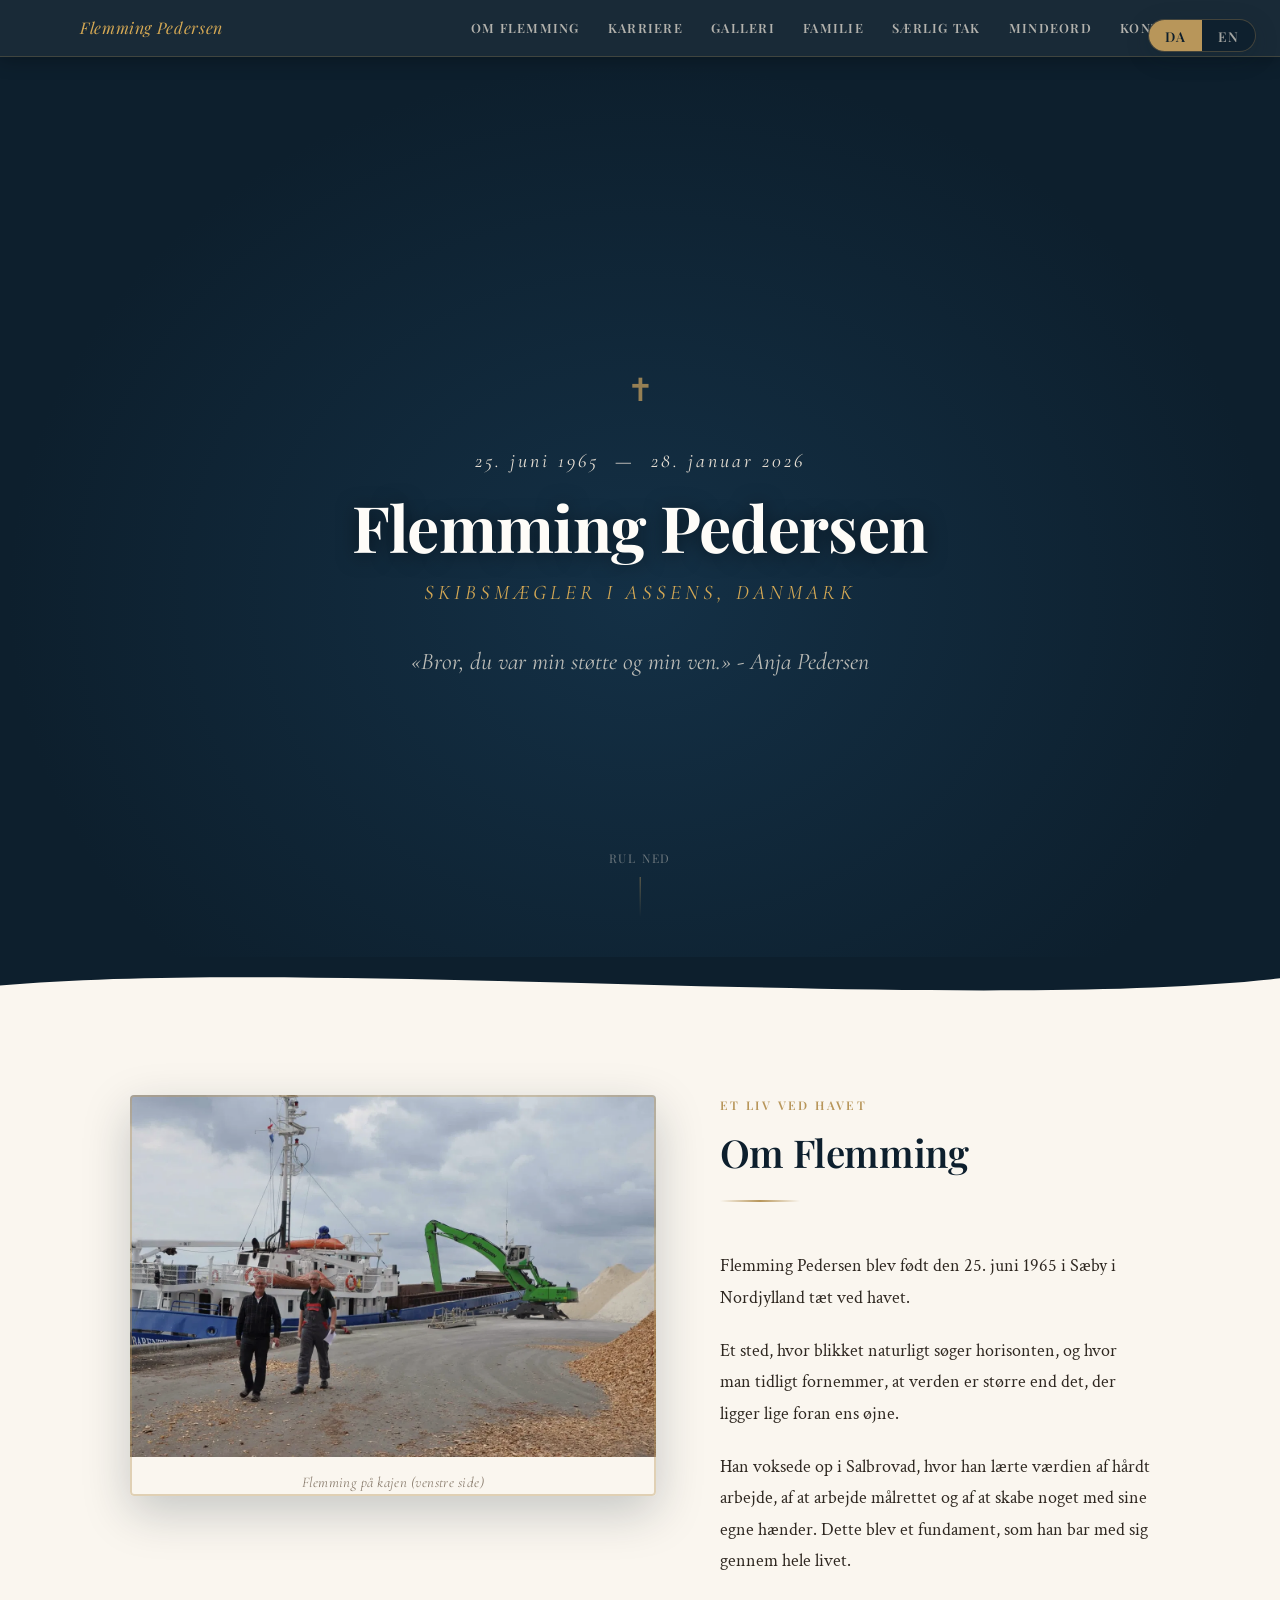
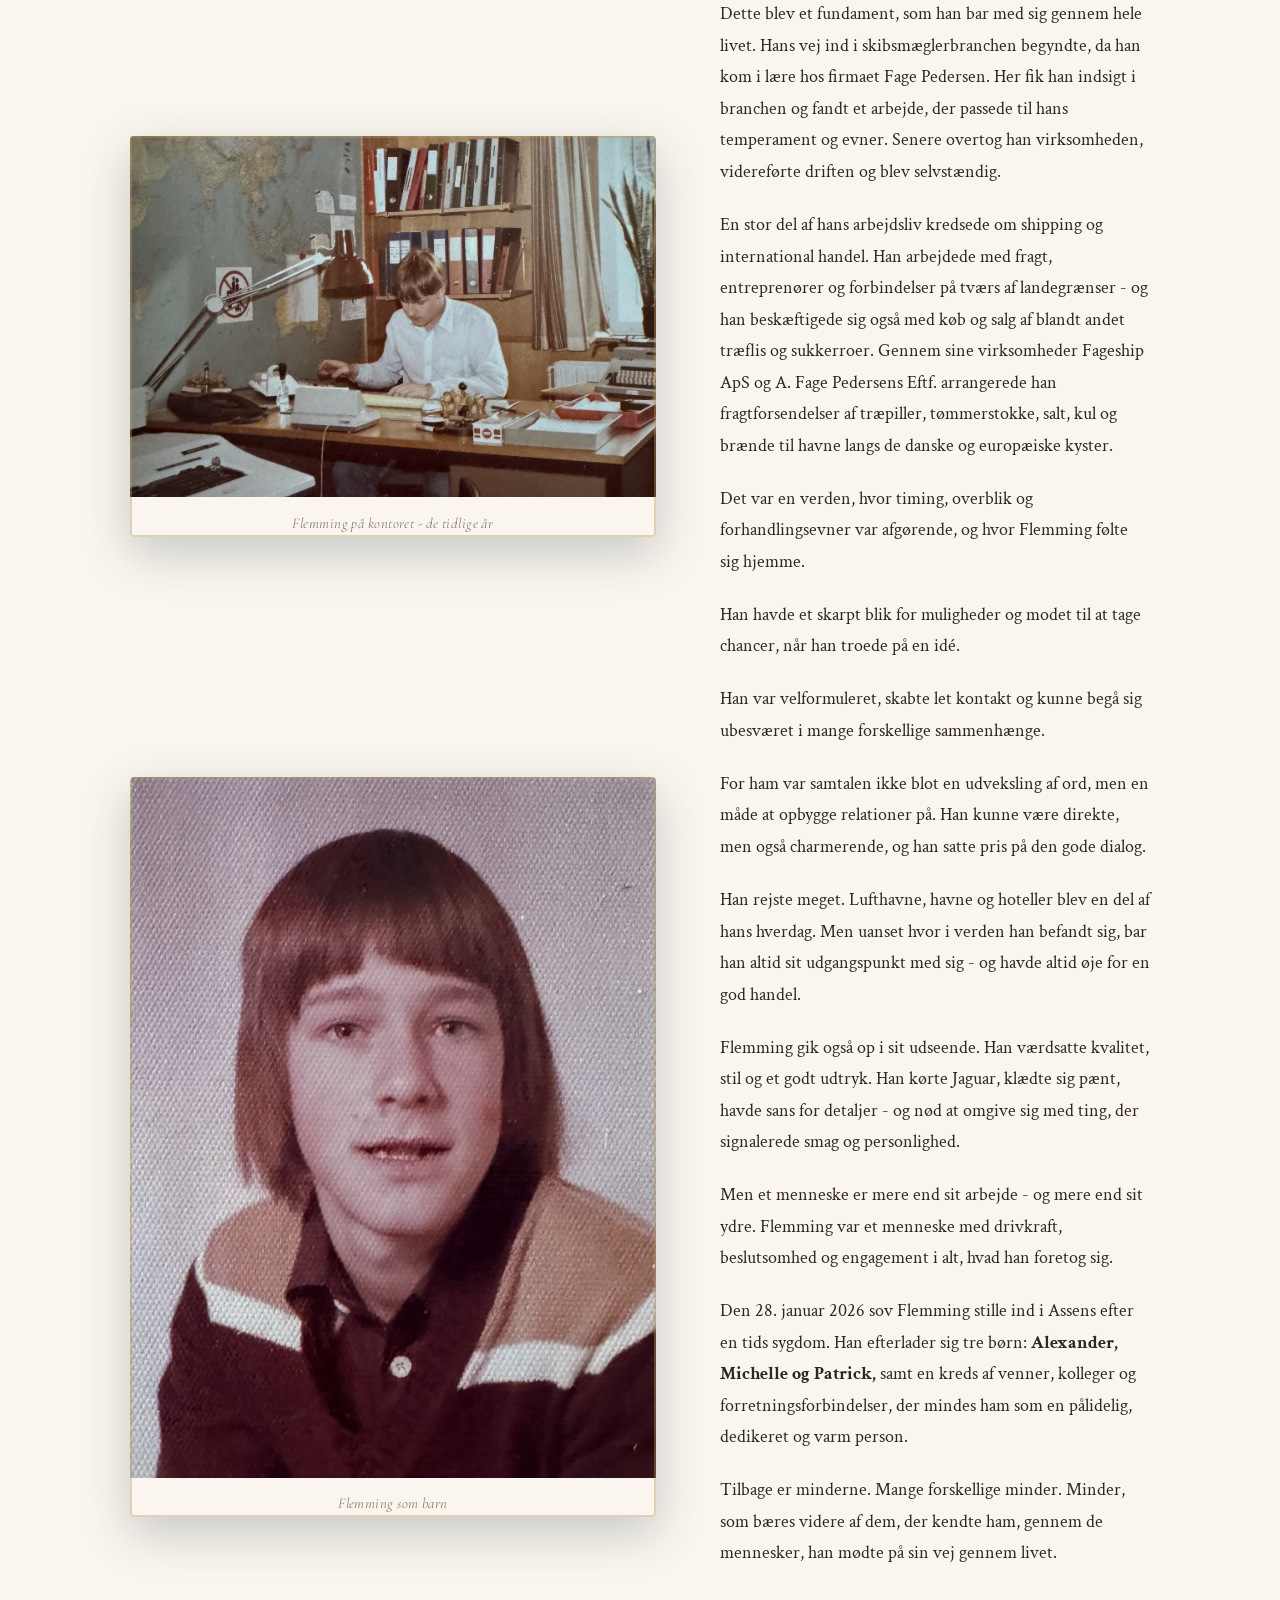
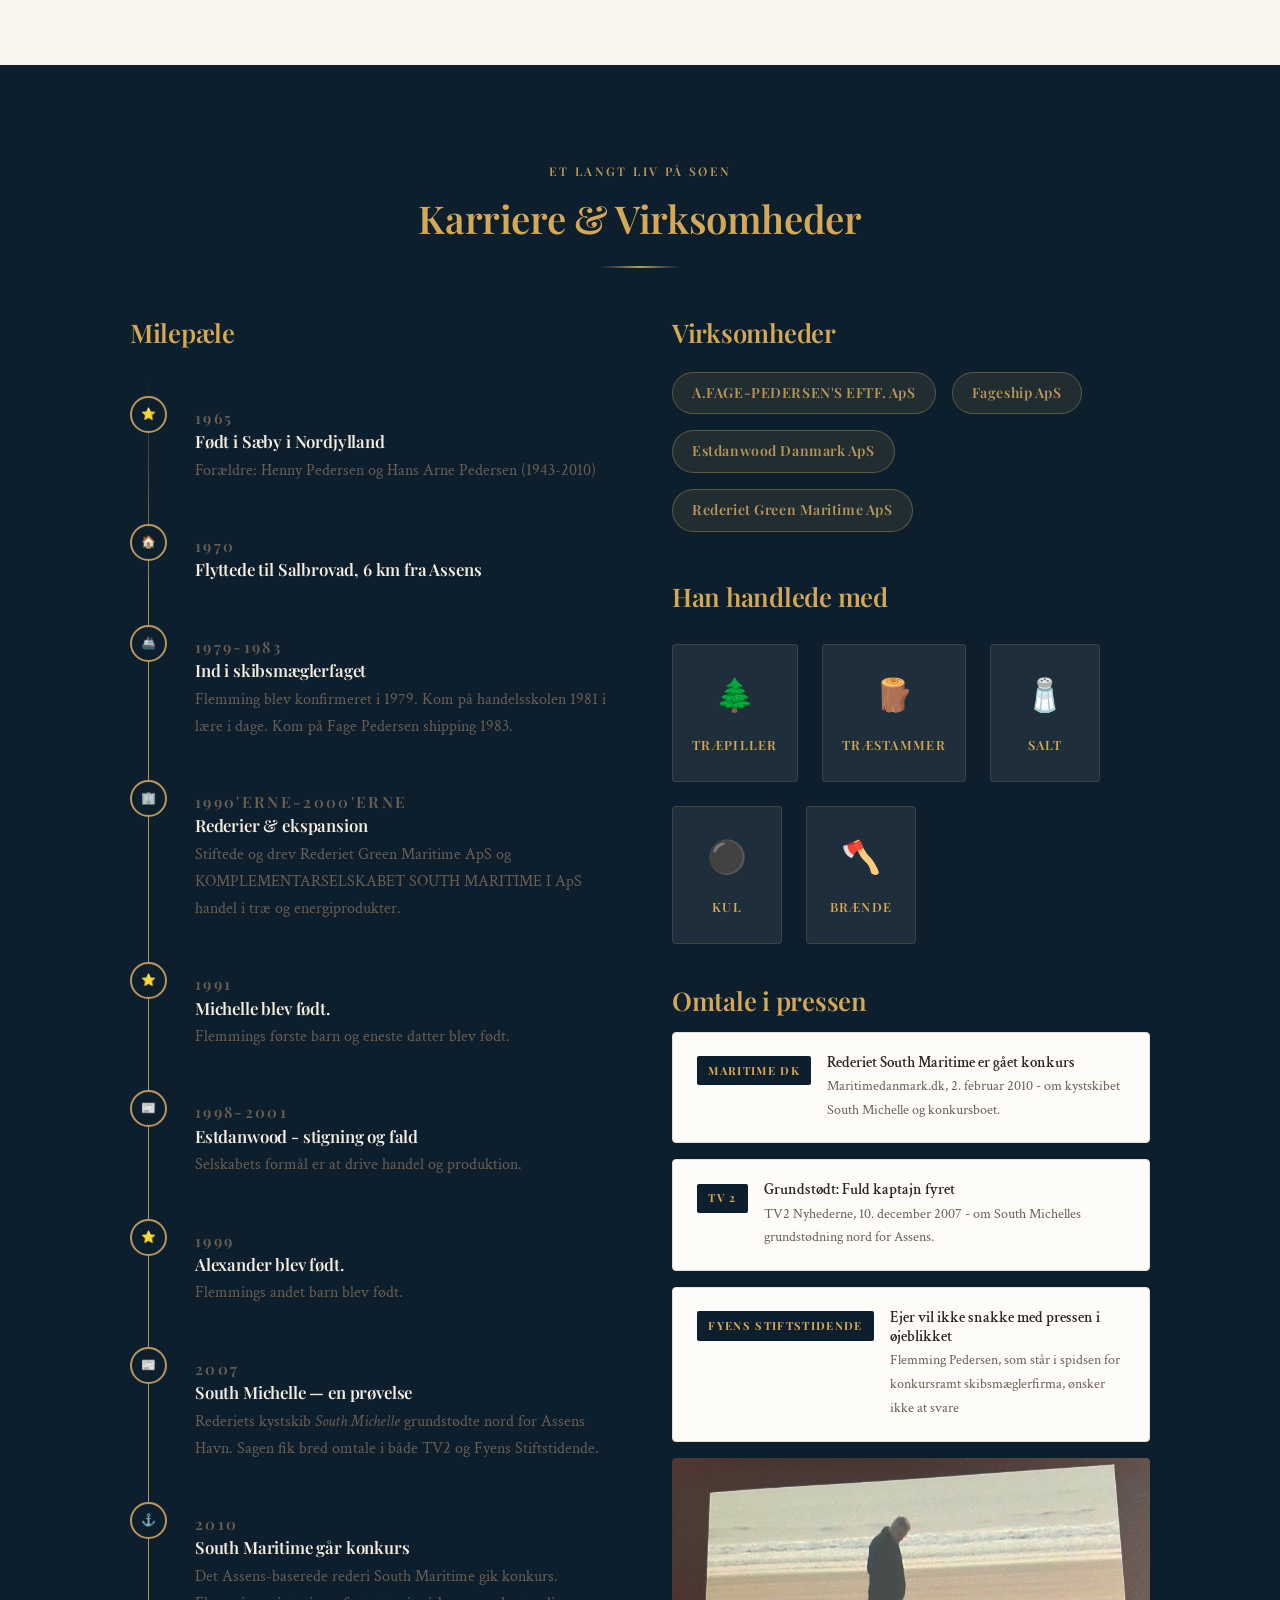
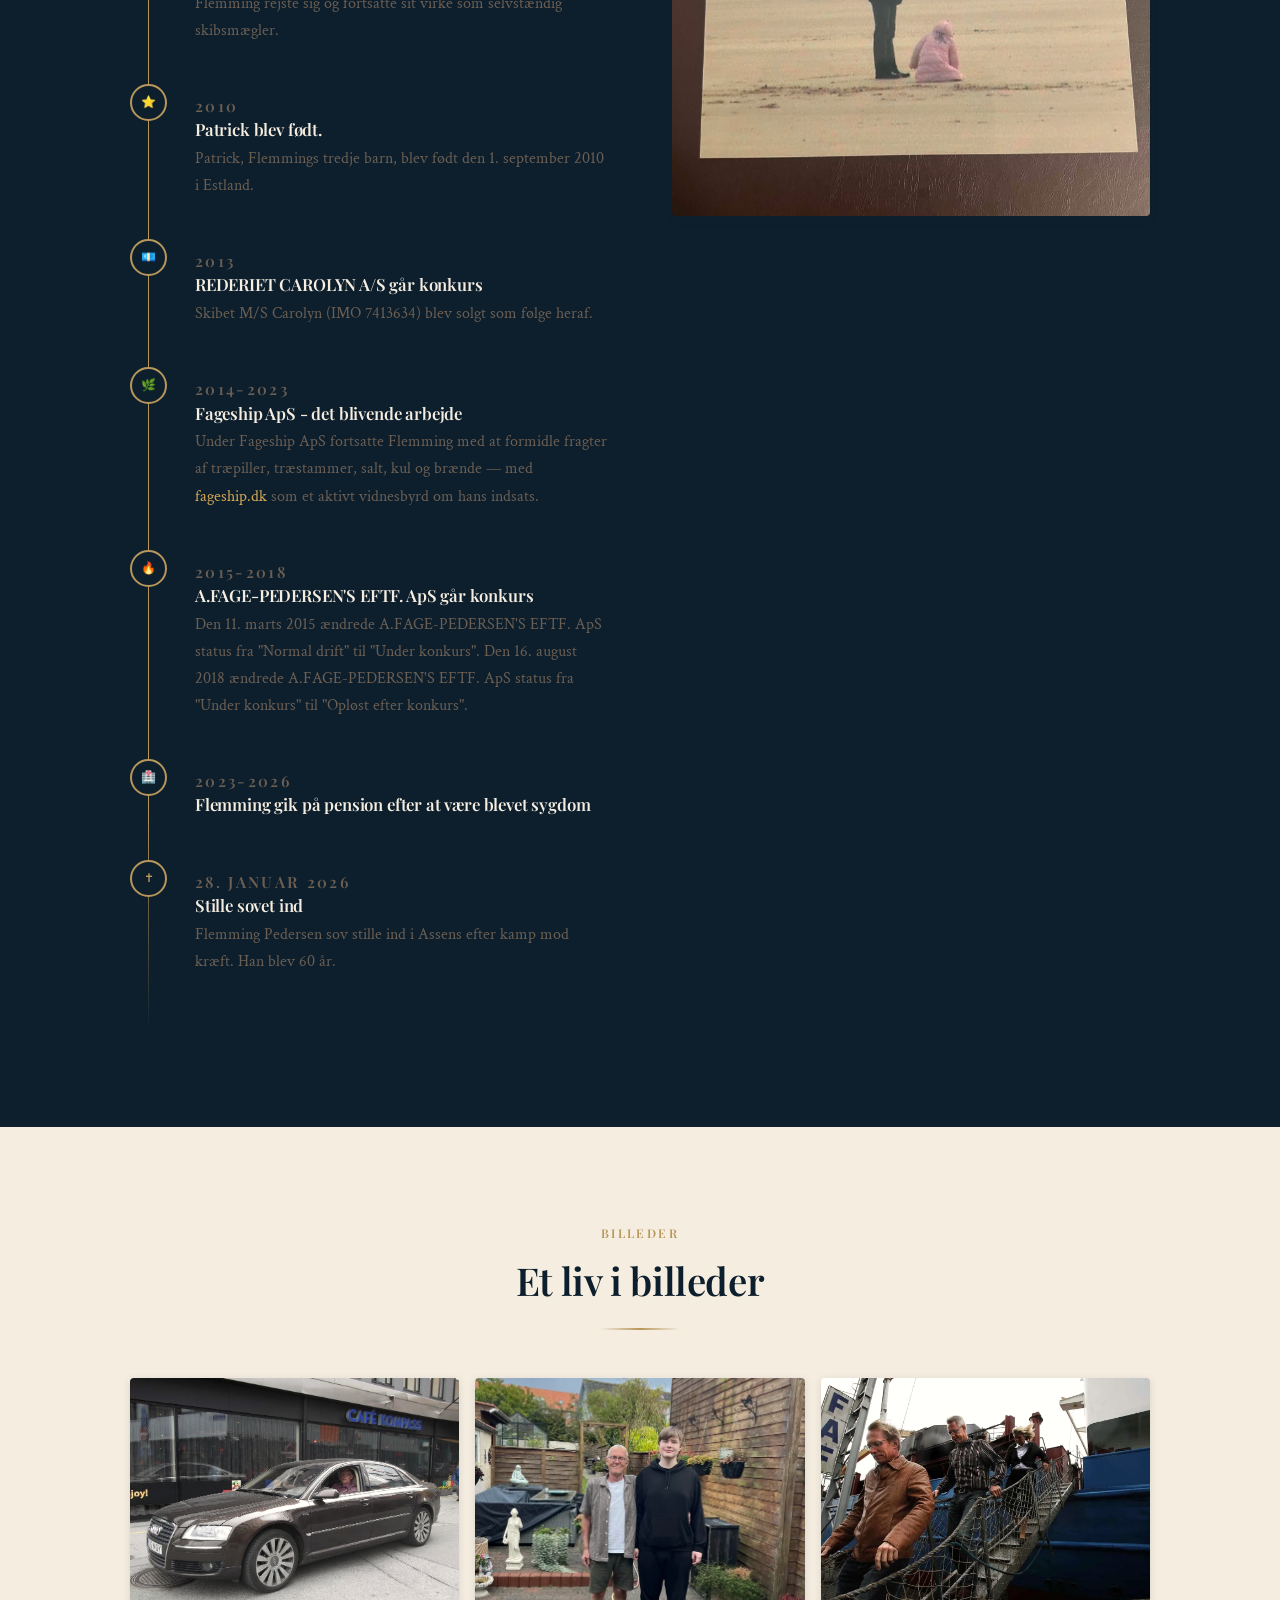
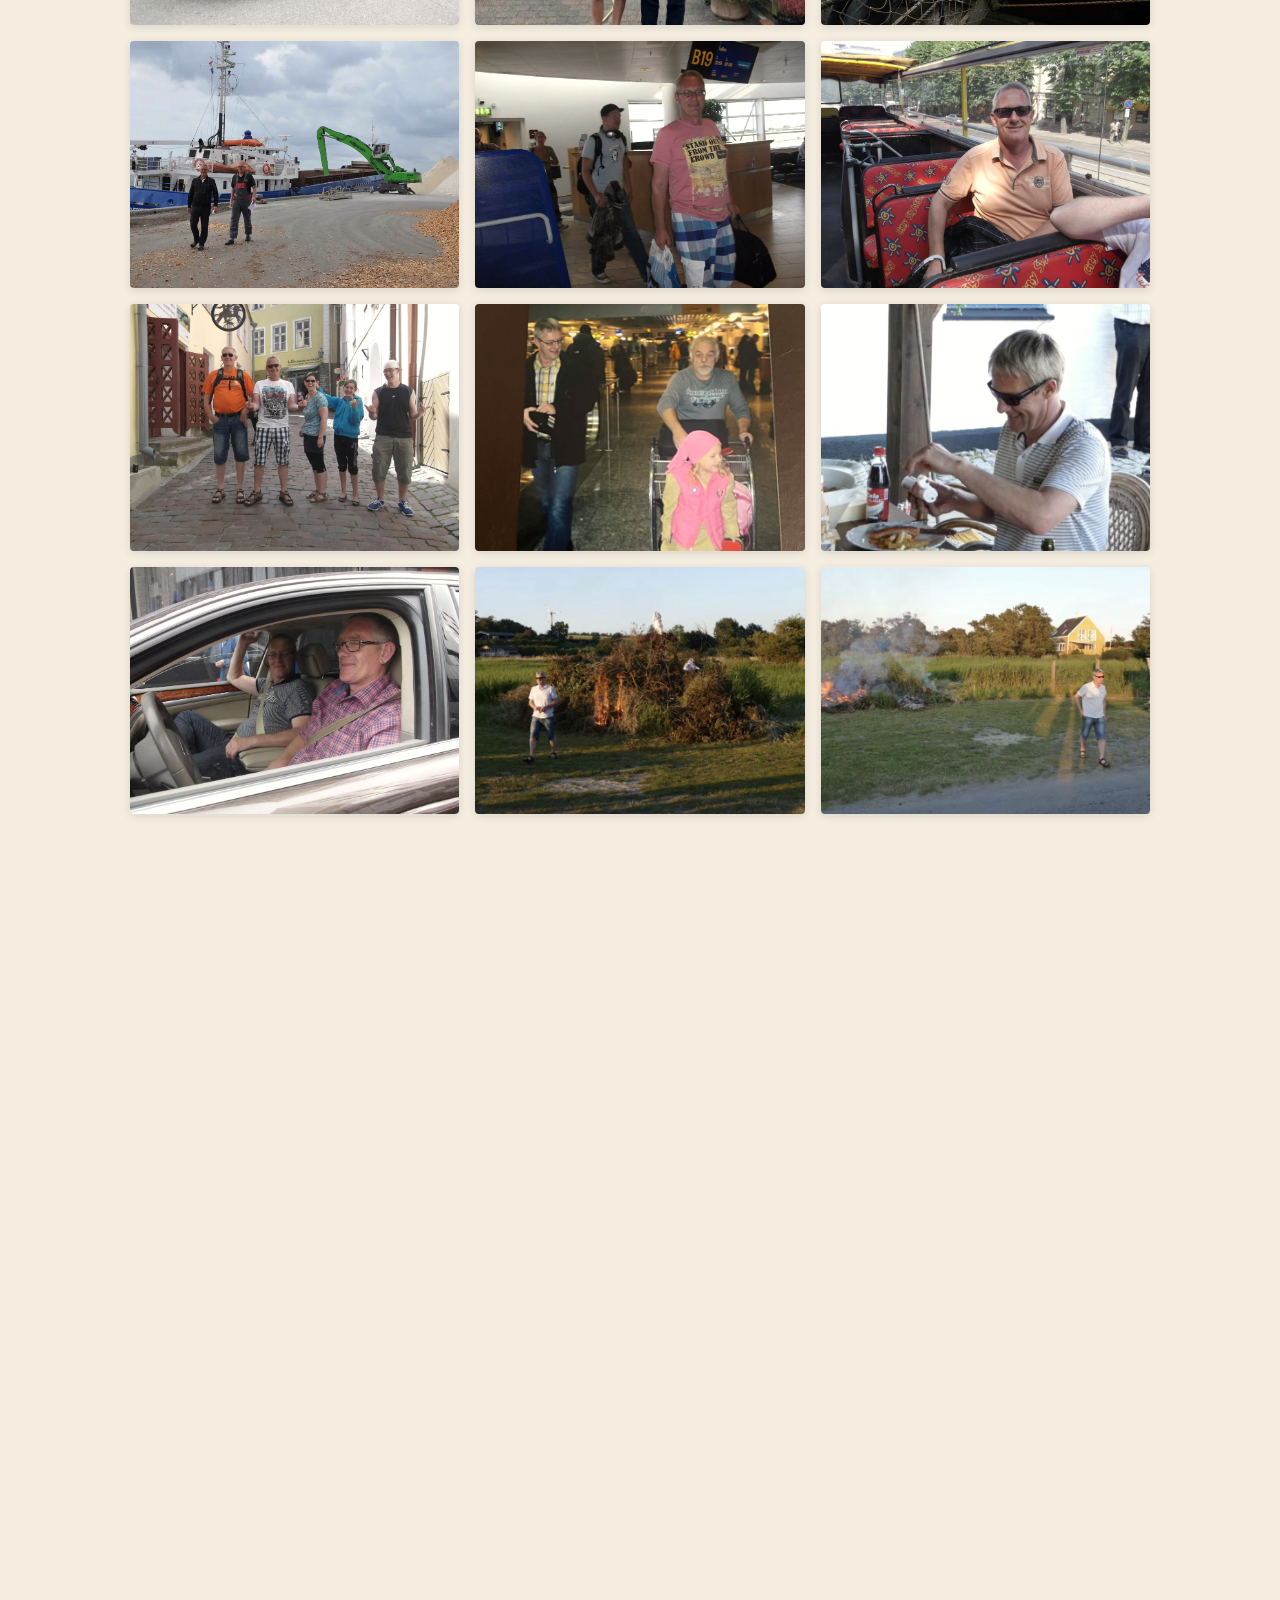
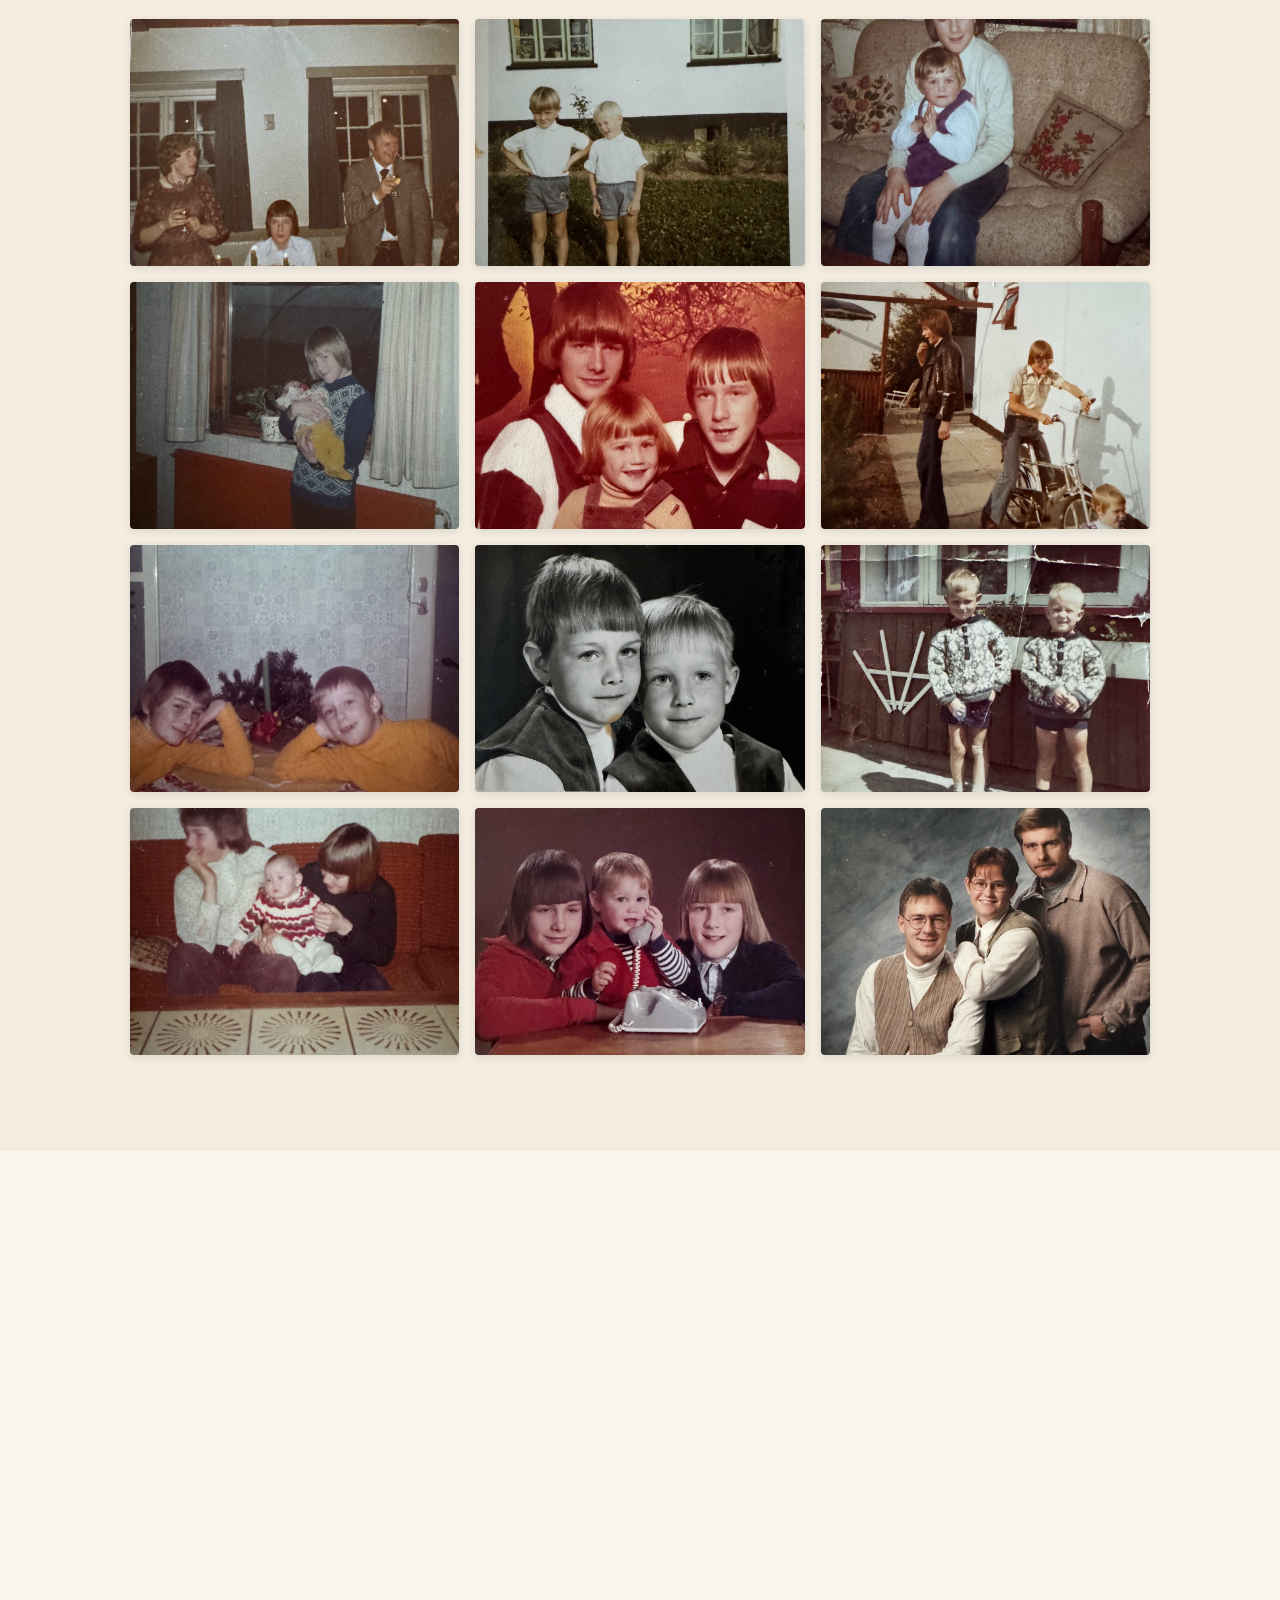
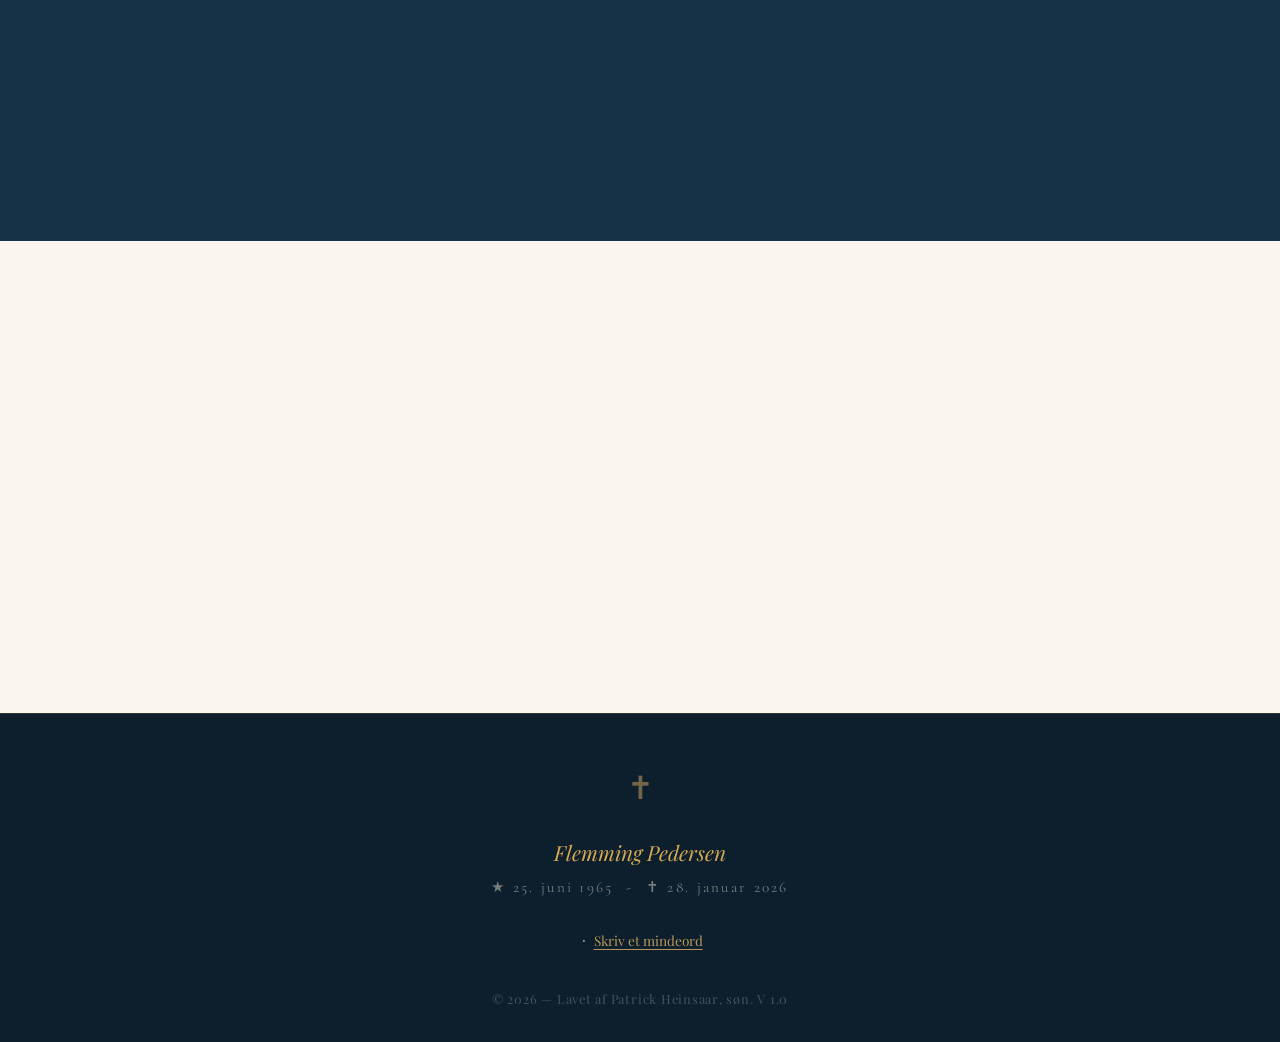
==== commit 1ae6e230: "Update index.html" ====
--- a/index.html
+++ b/index.html
@@ -559,7 +559,7 @@
           </div>
 
           <div class="gallery-item reveal">
-           <img src="images/fp3.png" style="object-position: center 50%;" />
+           <img src="images/fp3.png" style="object-position: center 80%;" />
           <div class="gallery-caption">
           </div>
           </div>
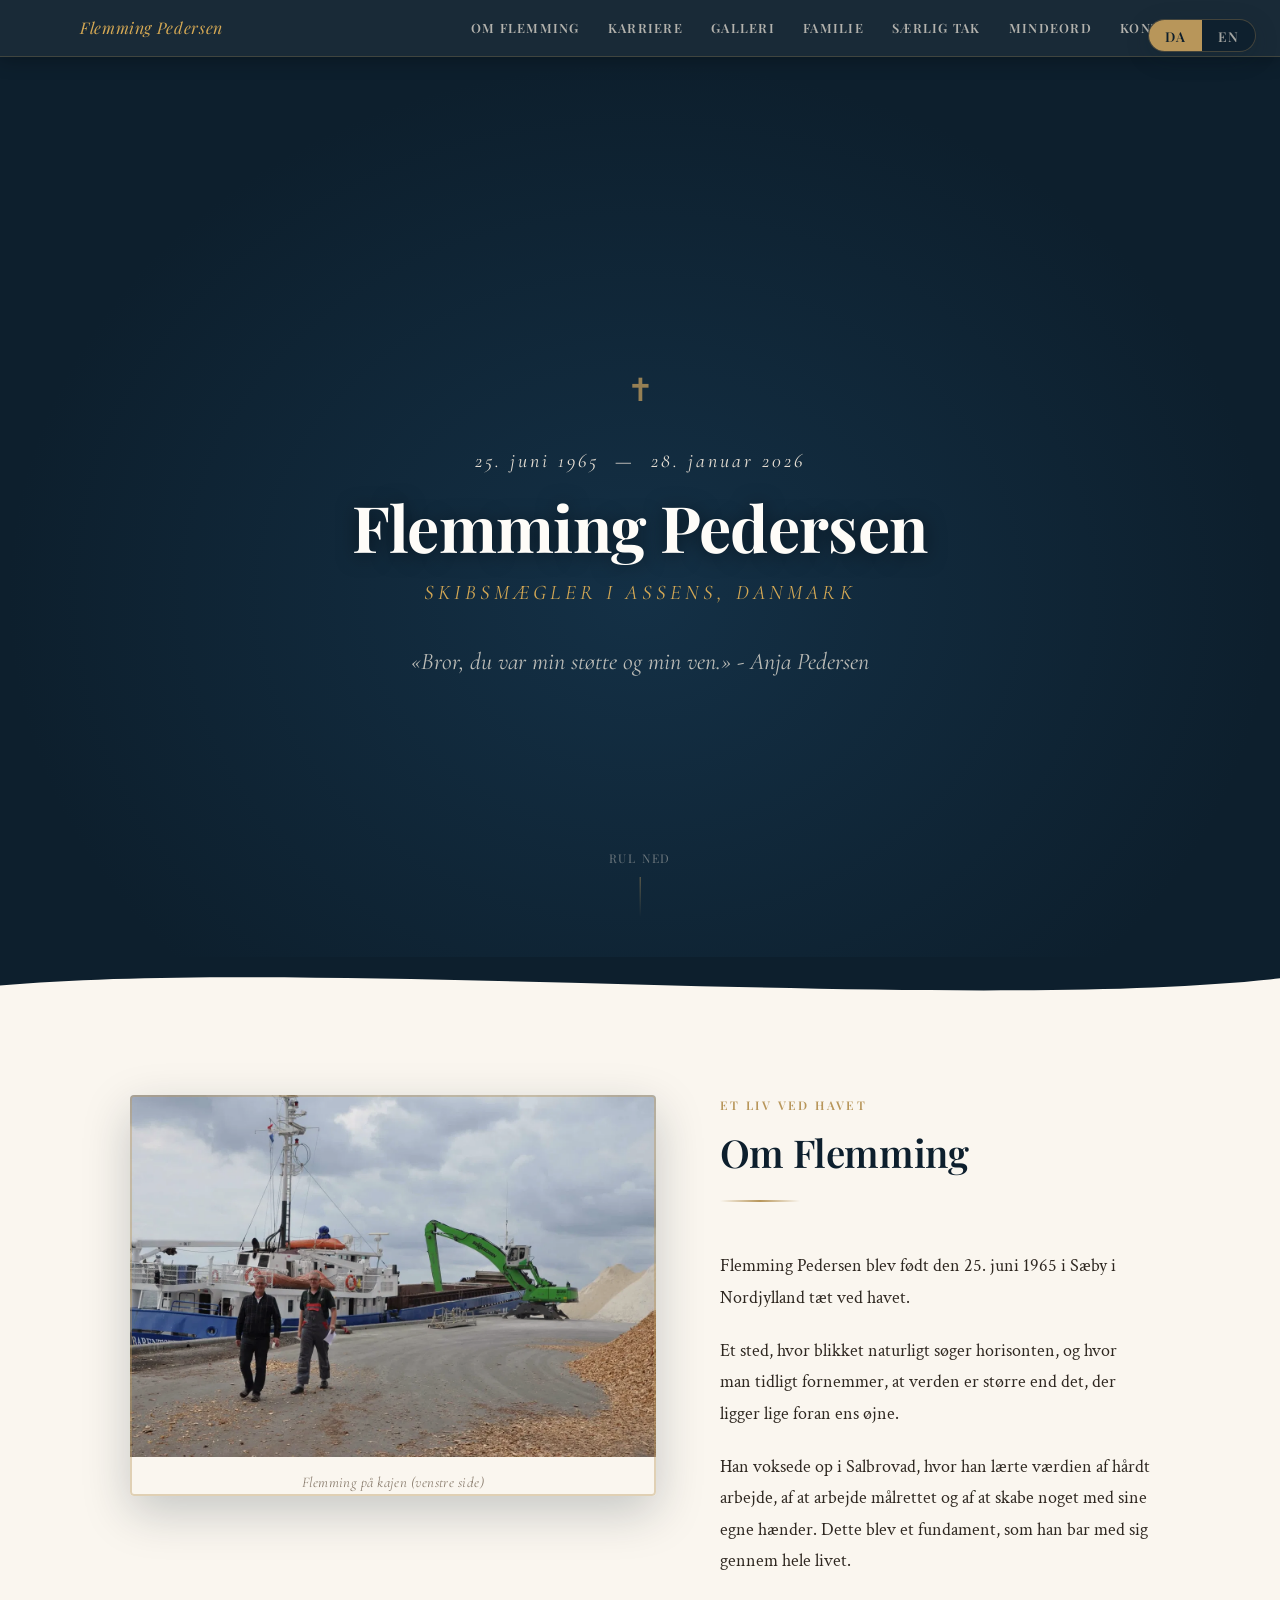
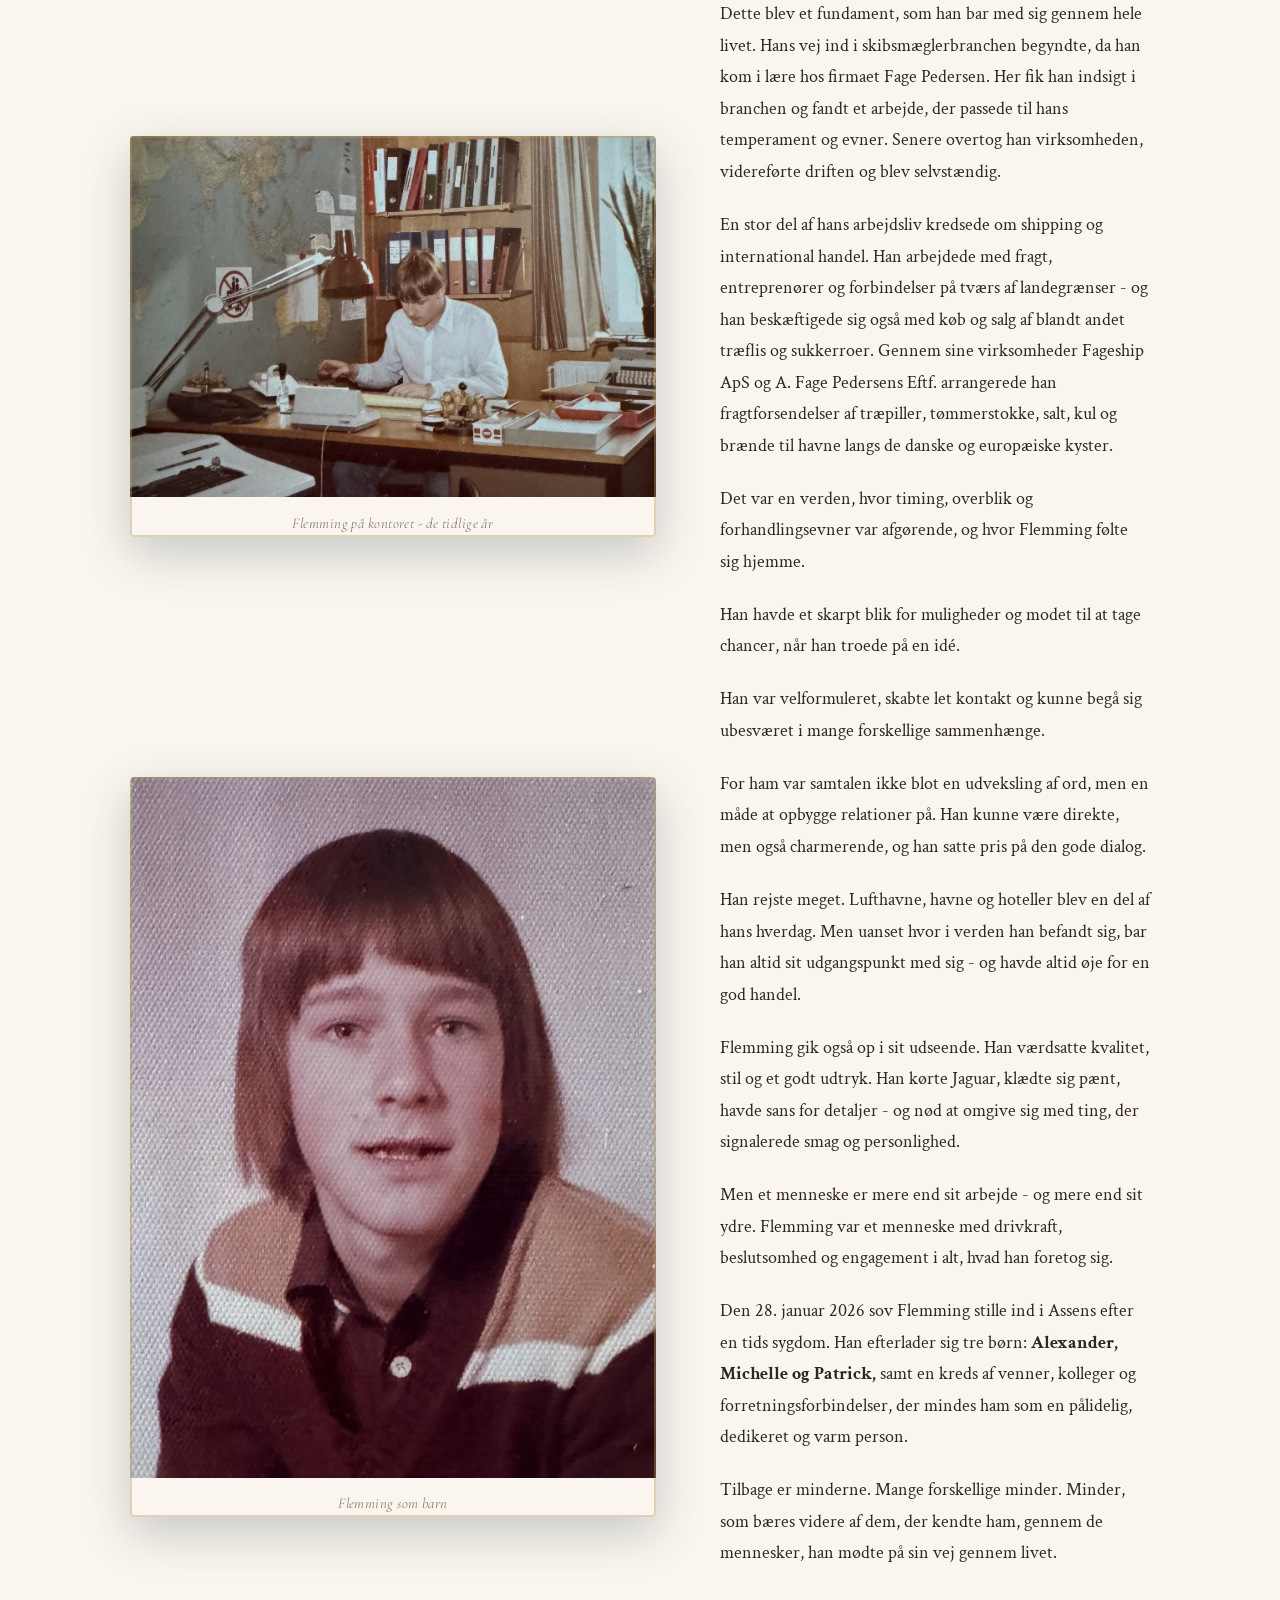
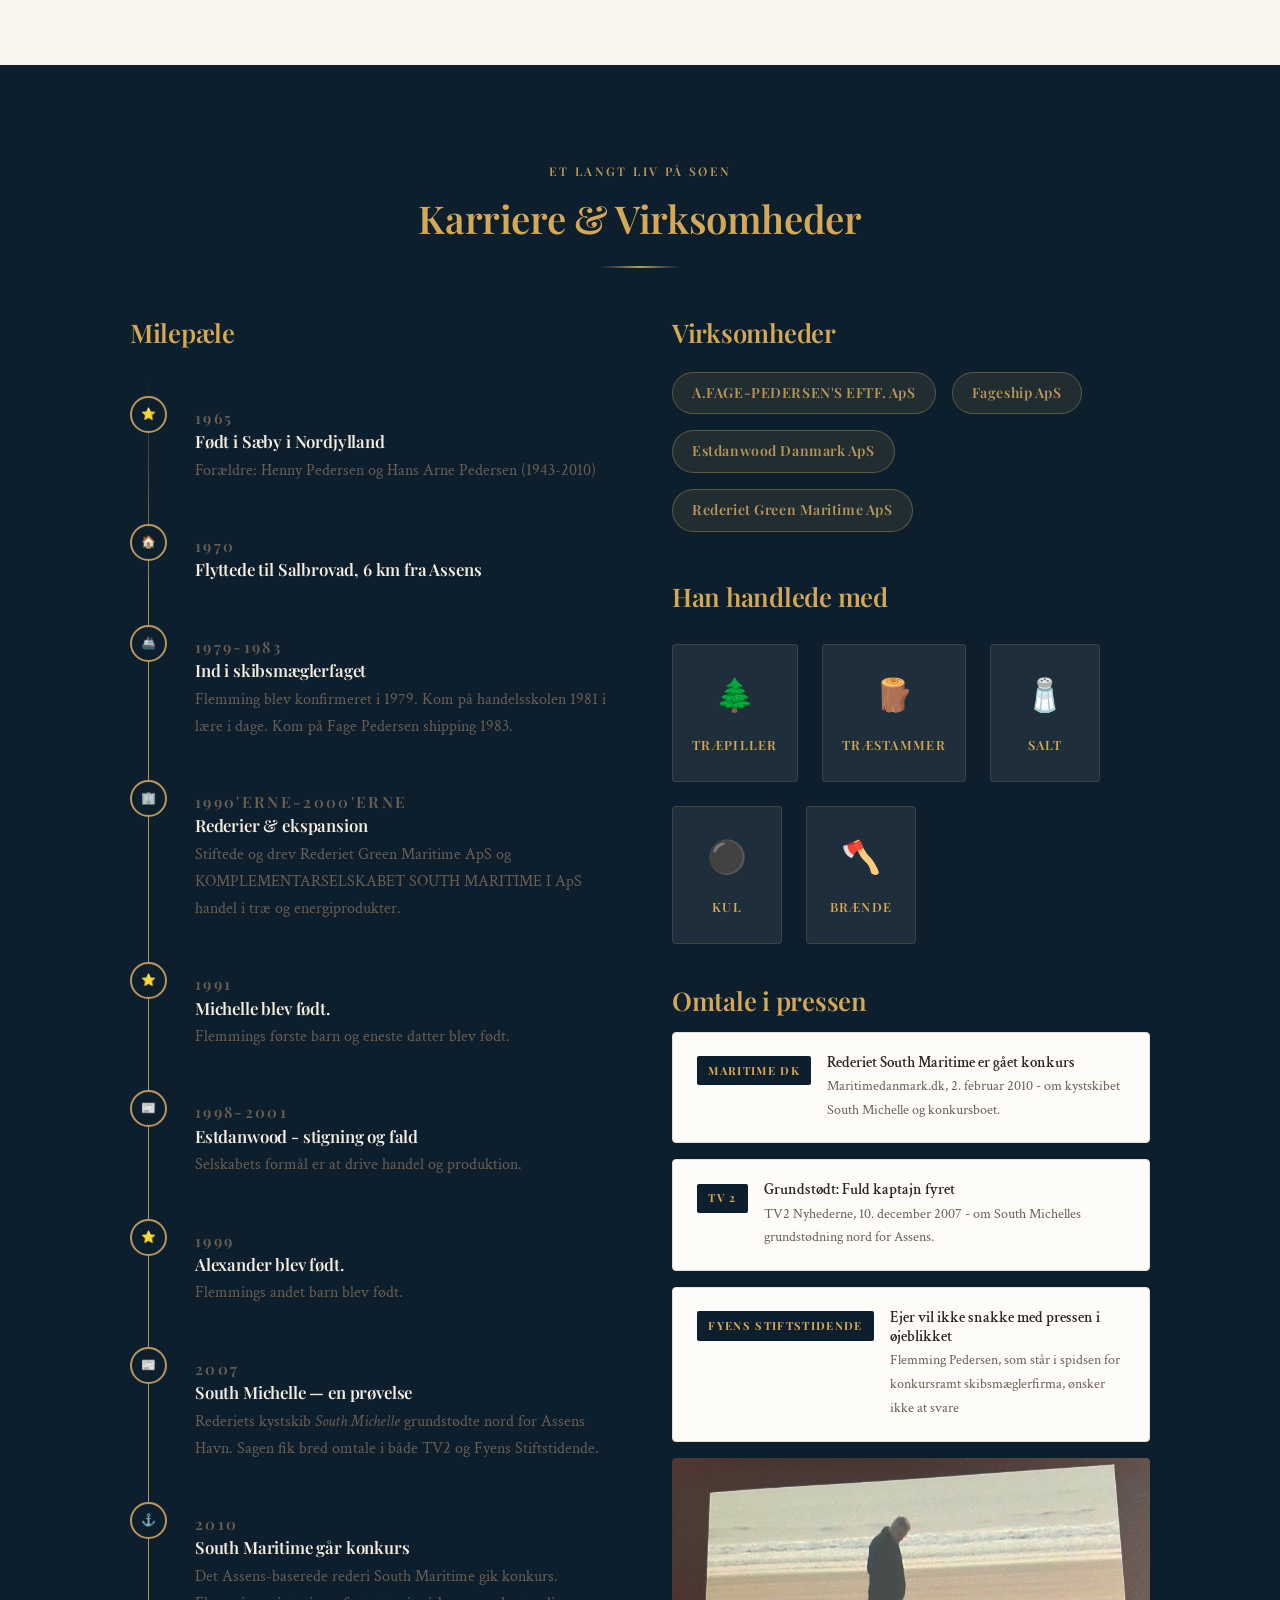
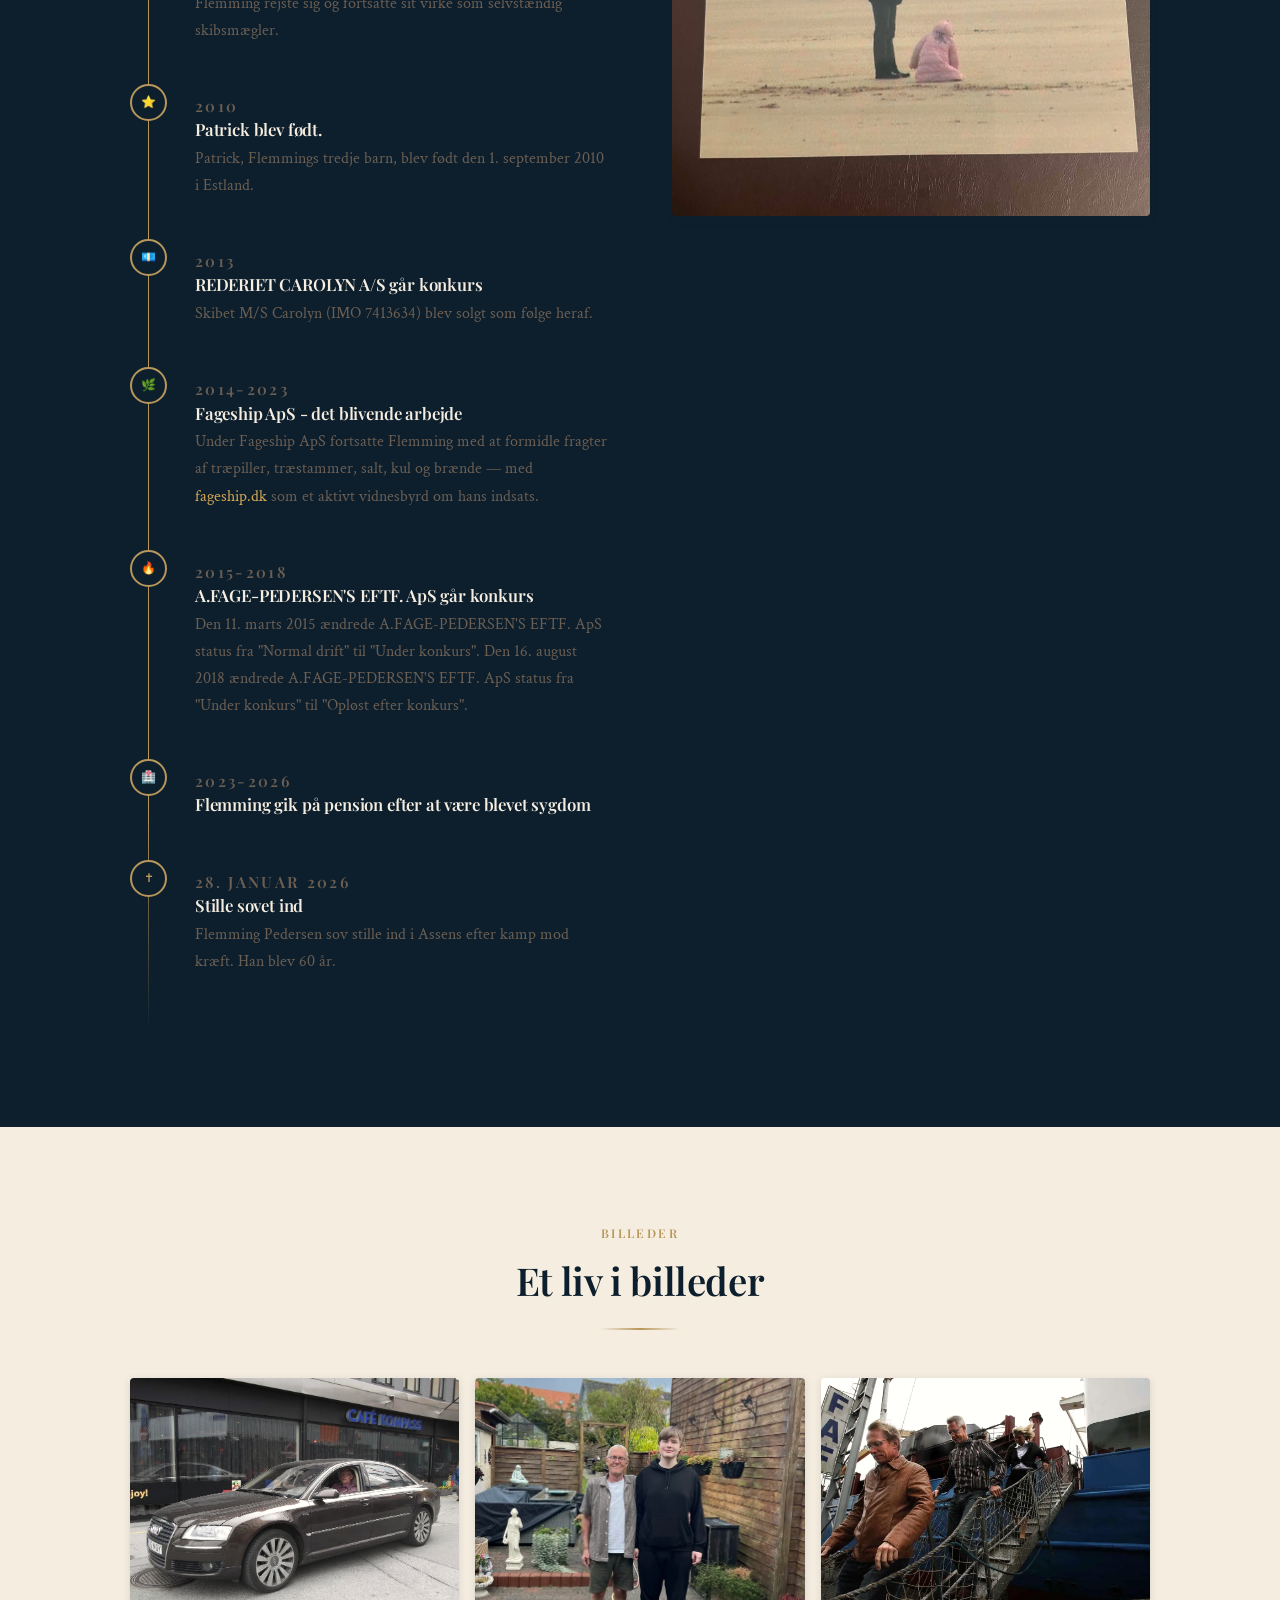
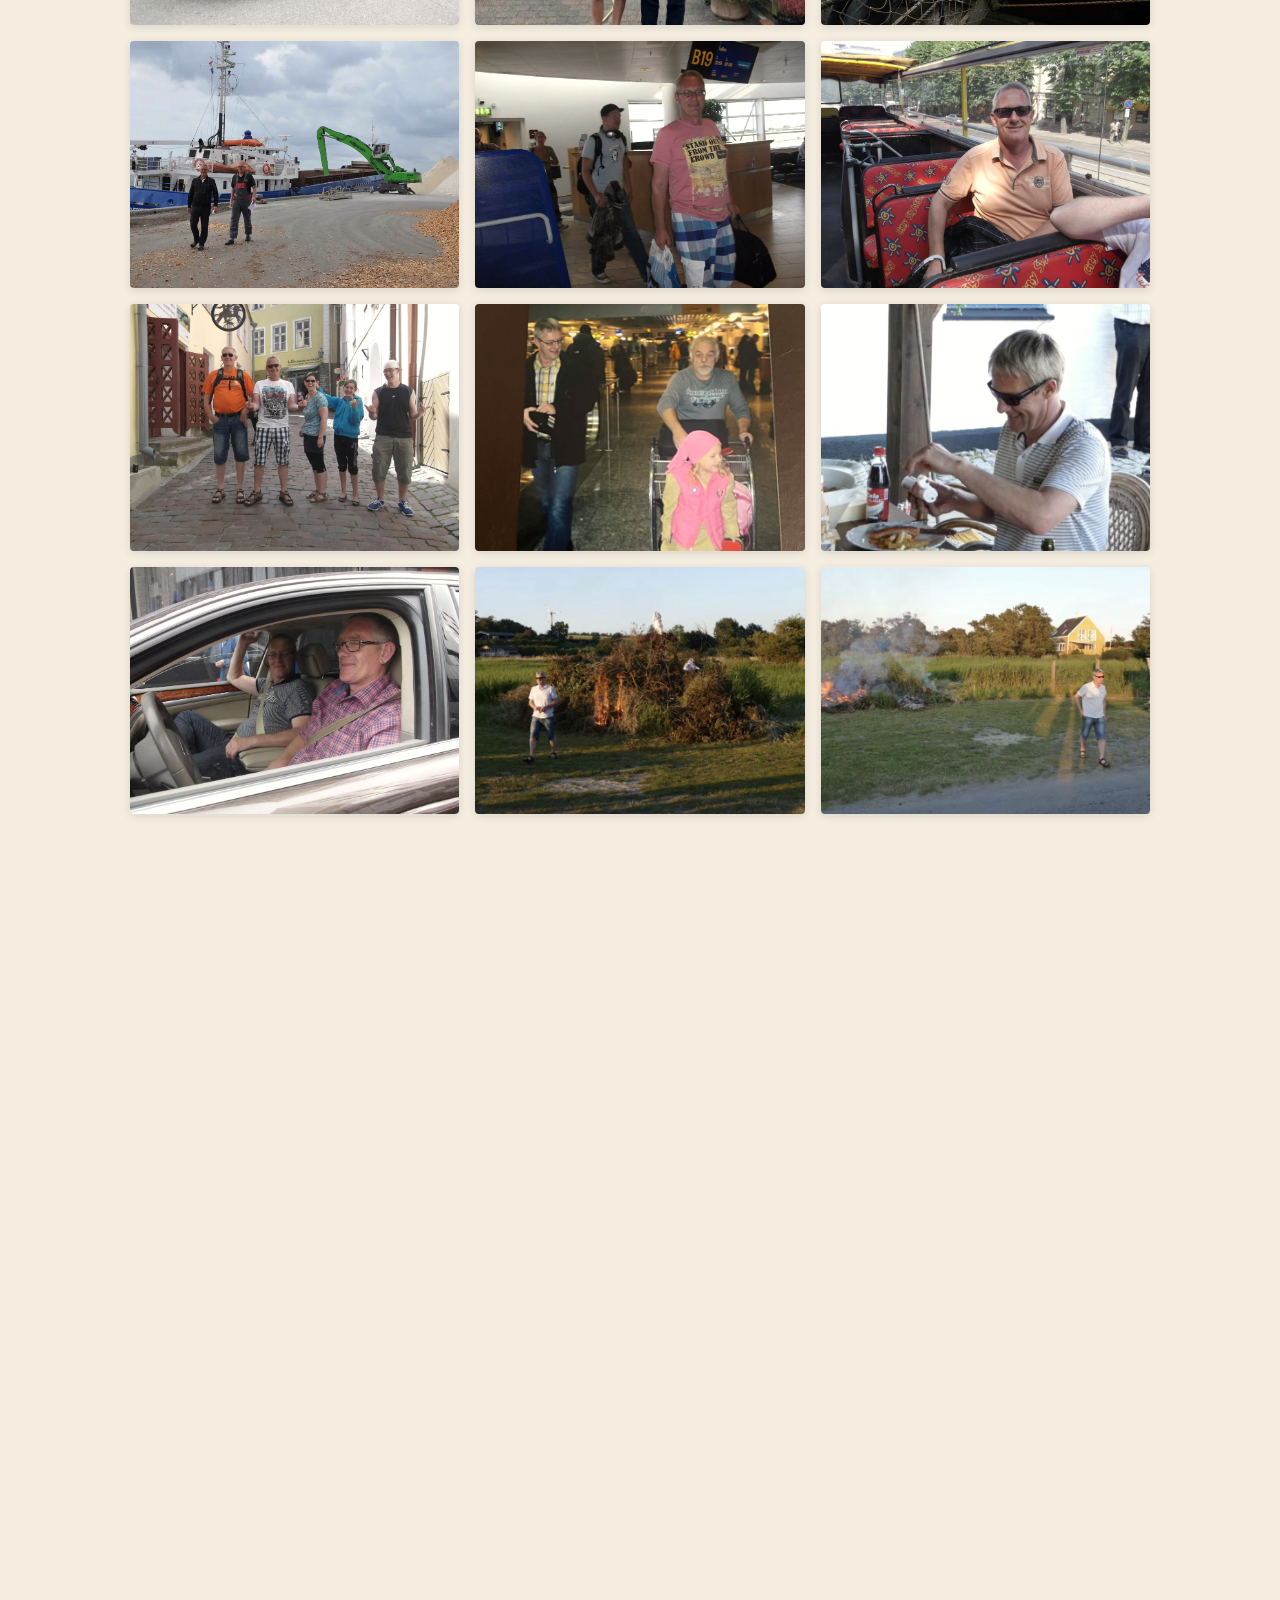
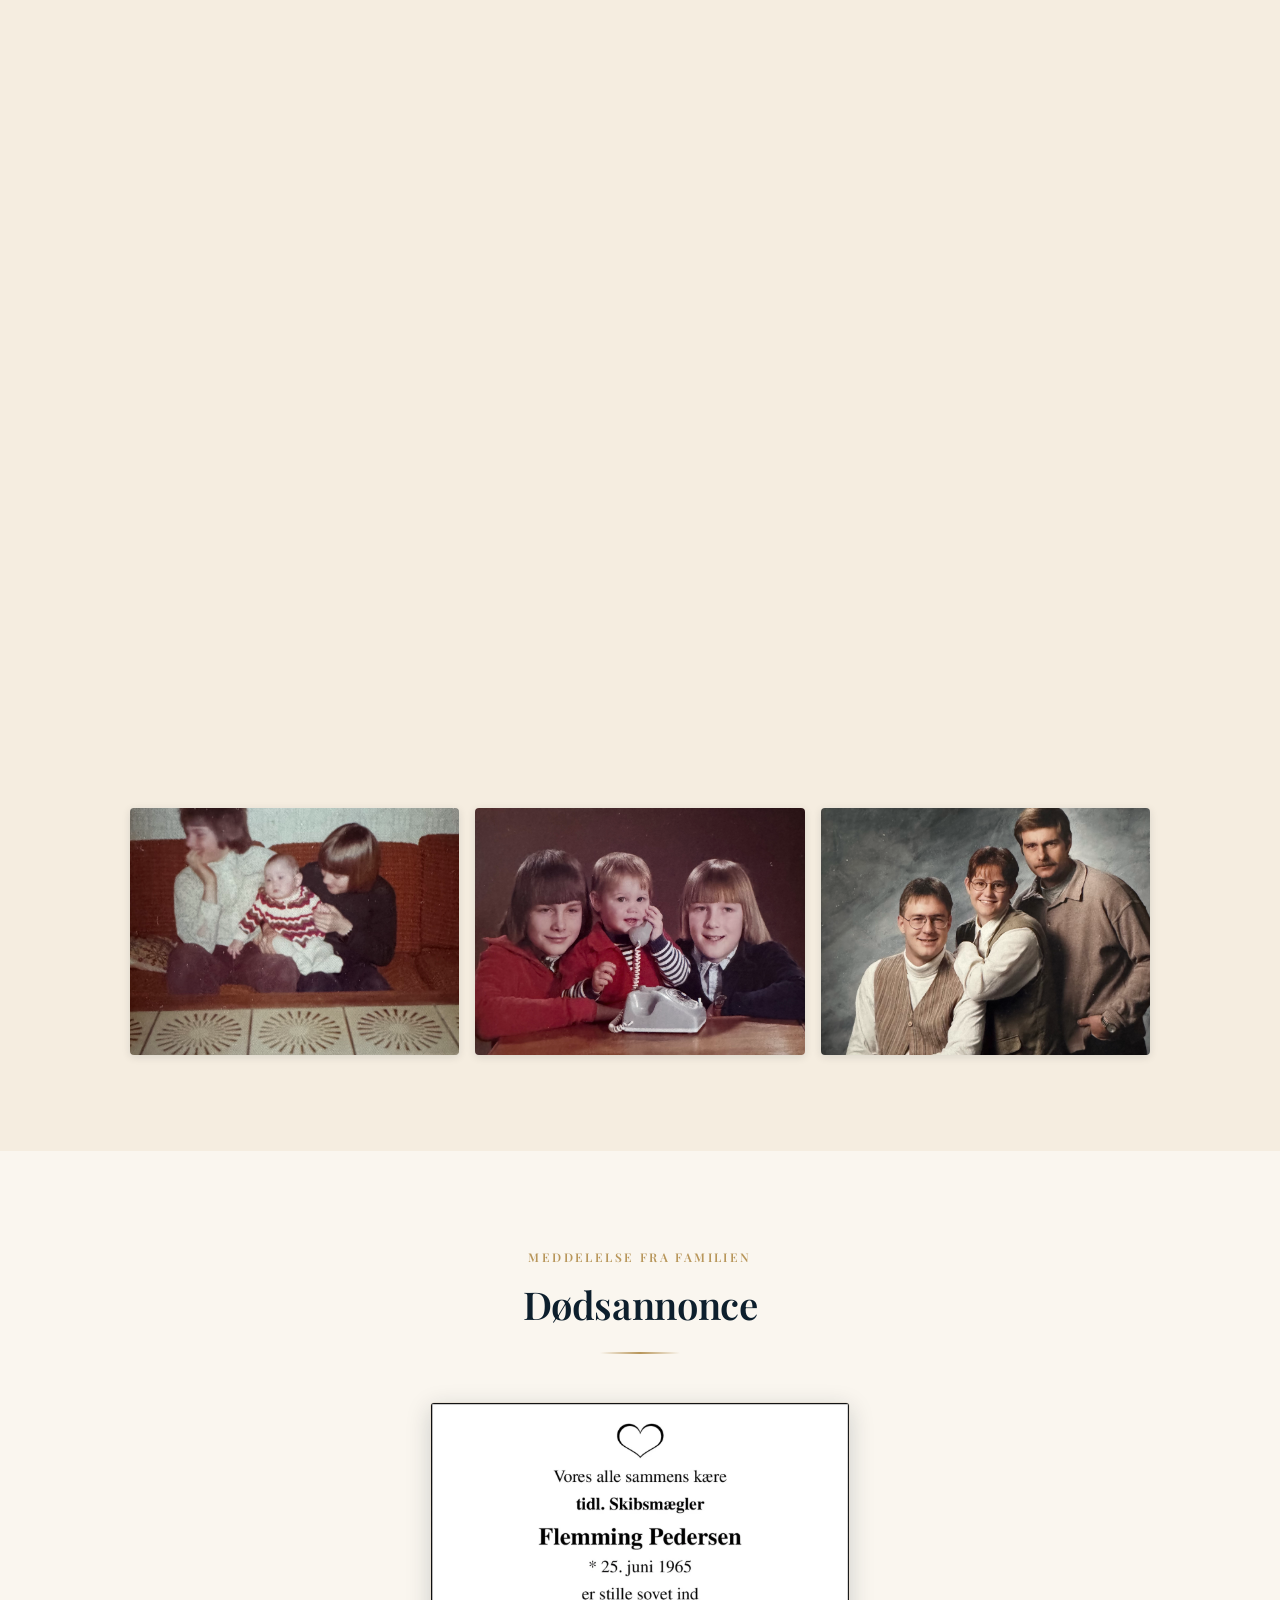
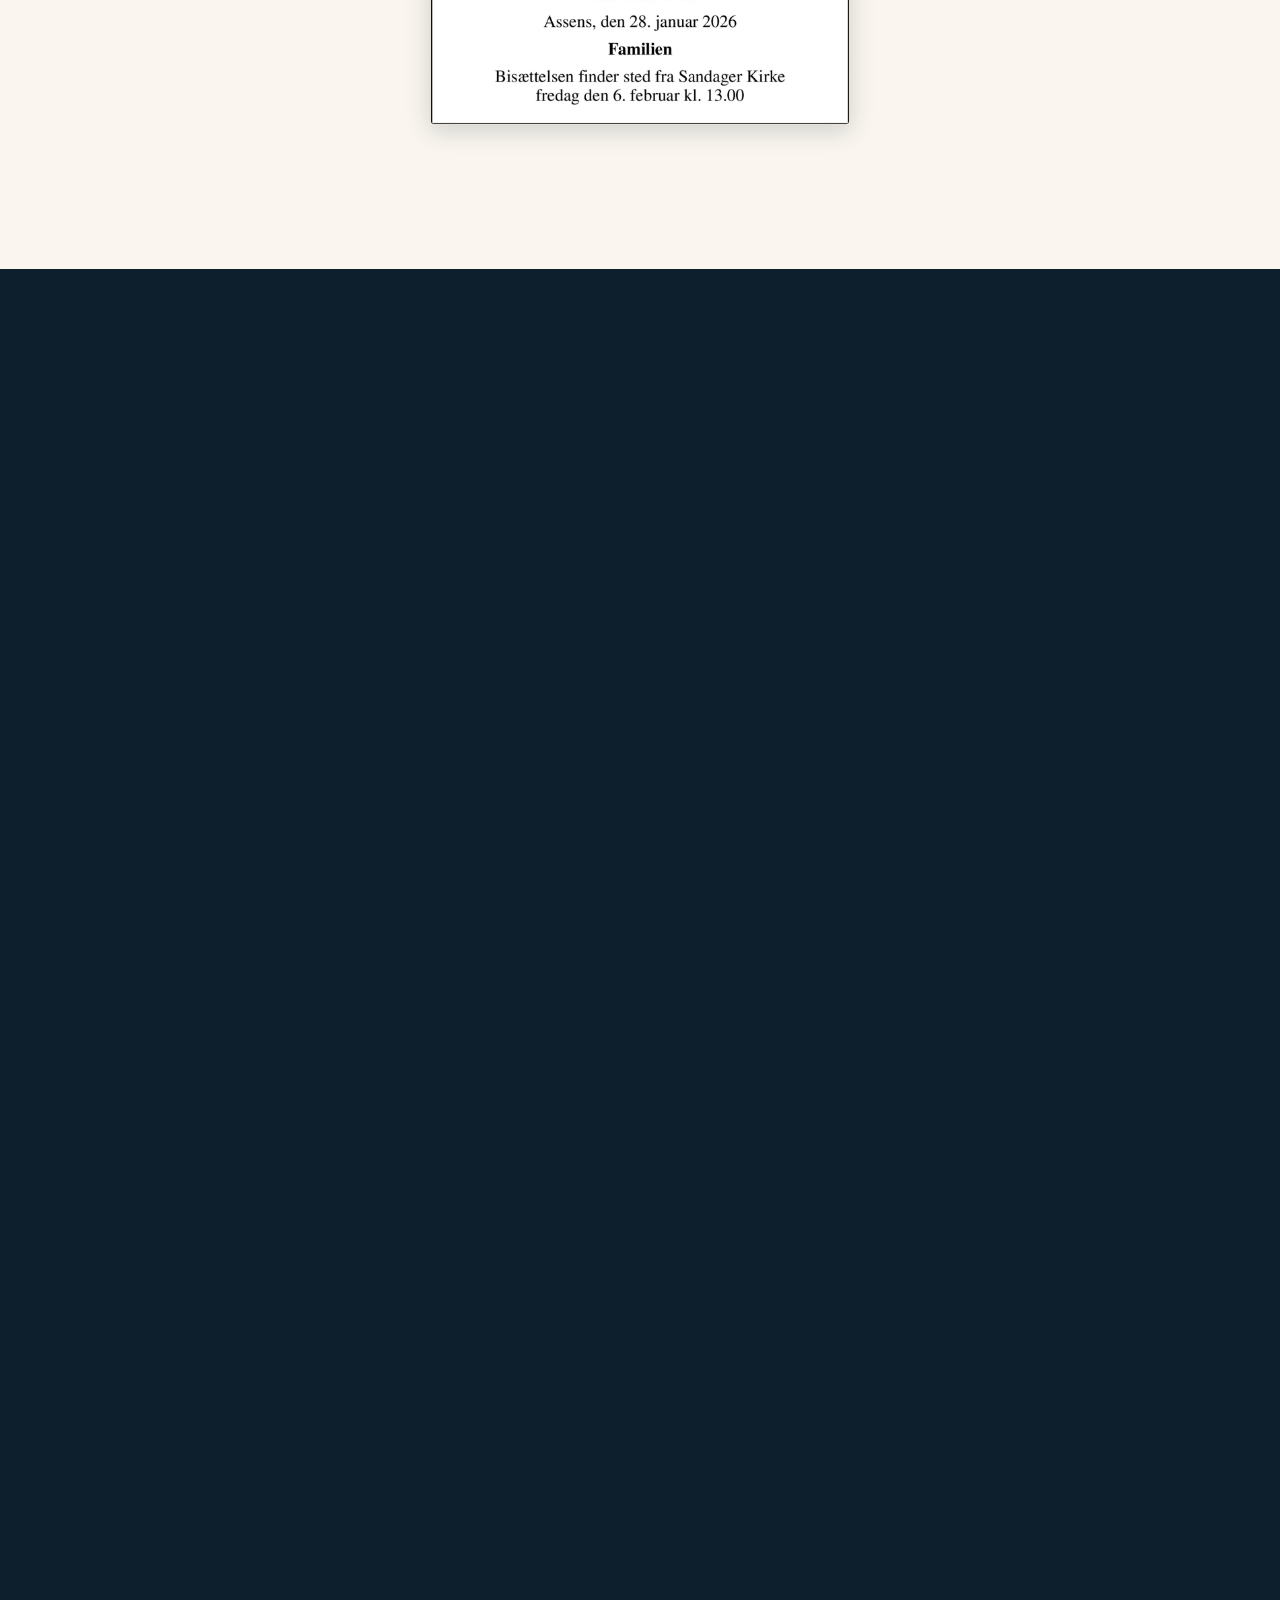
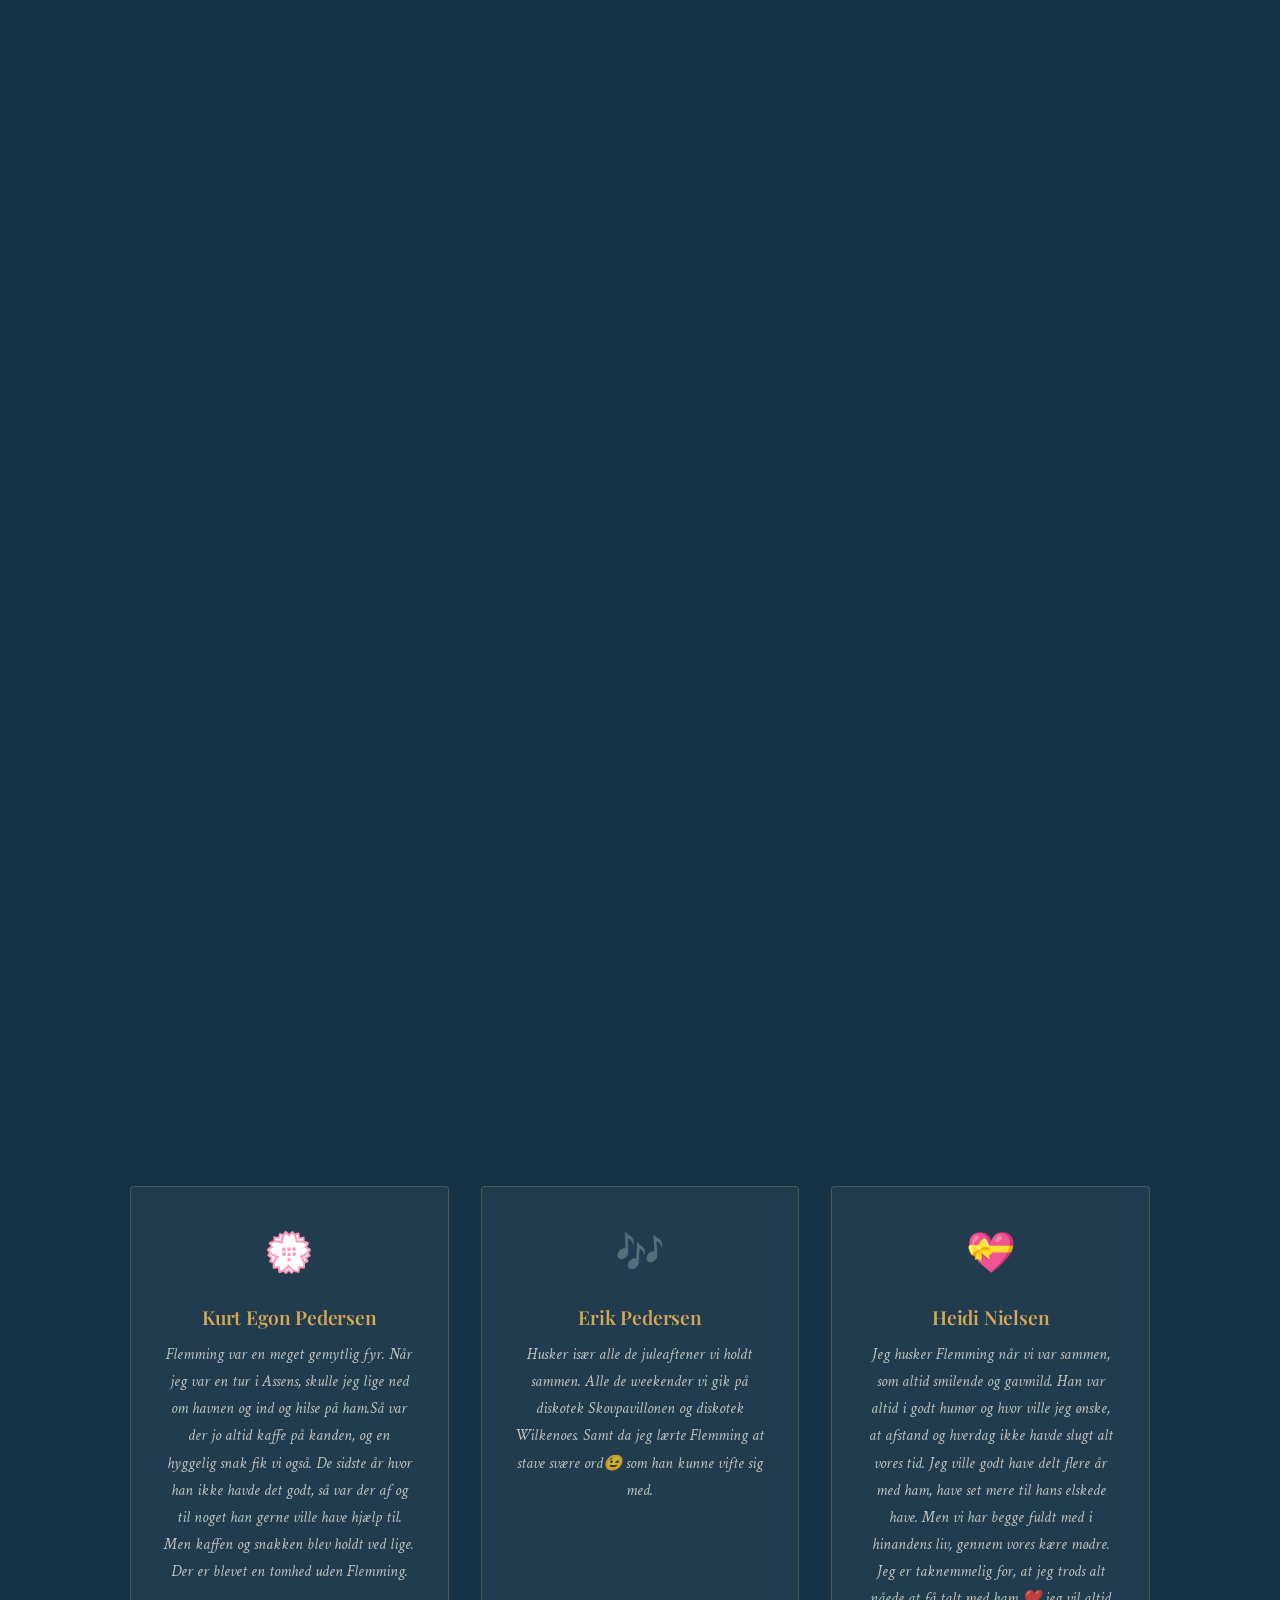
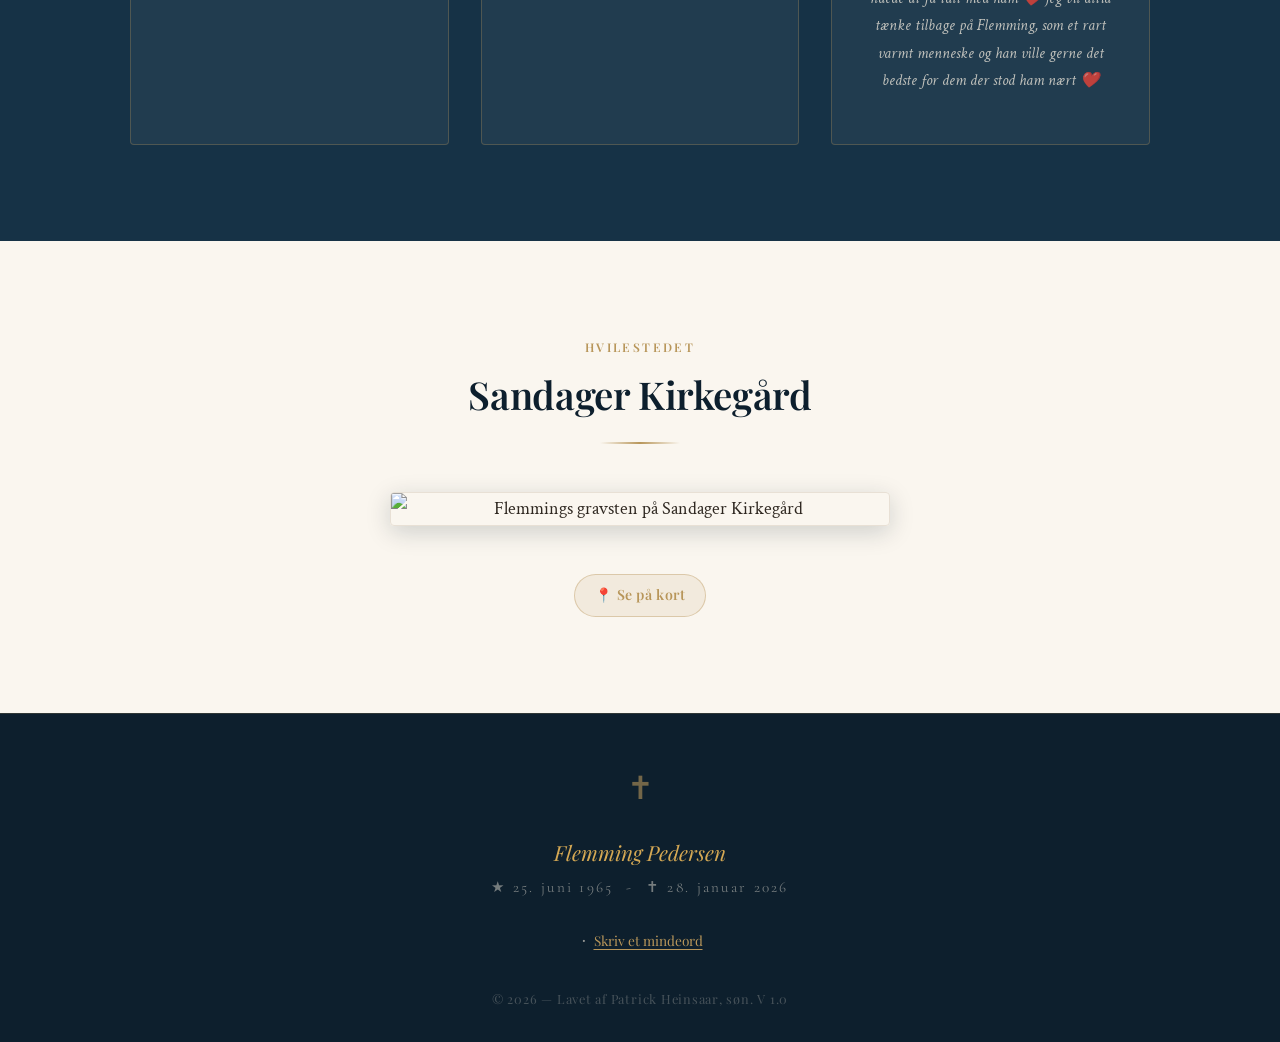
==== commit 02ef106e: "Update index.html" ====
--- a/index.html
+++ b/index.html
@@ -559,7 +559,7 @@
           </div>
 
           <div class="gallery-item reveal">
-           <img src="images/fp3.png" style="object-position: center 80%;" />
+           <img src="images/fp3.png" style="object-position: center 20%;" />
           <div class="gallery-caption">
           </div>
           </div>
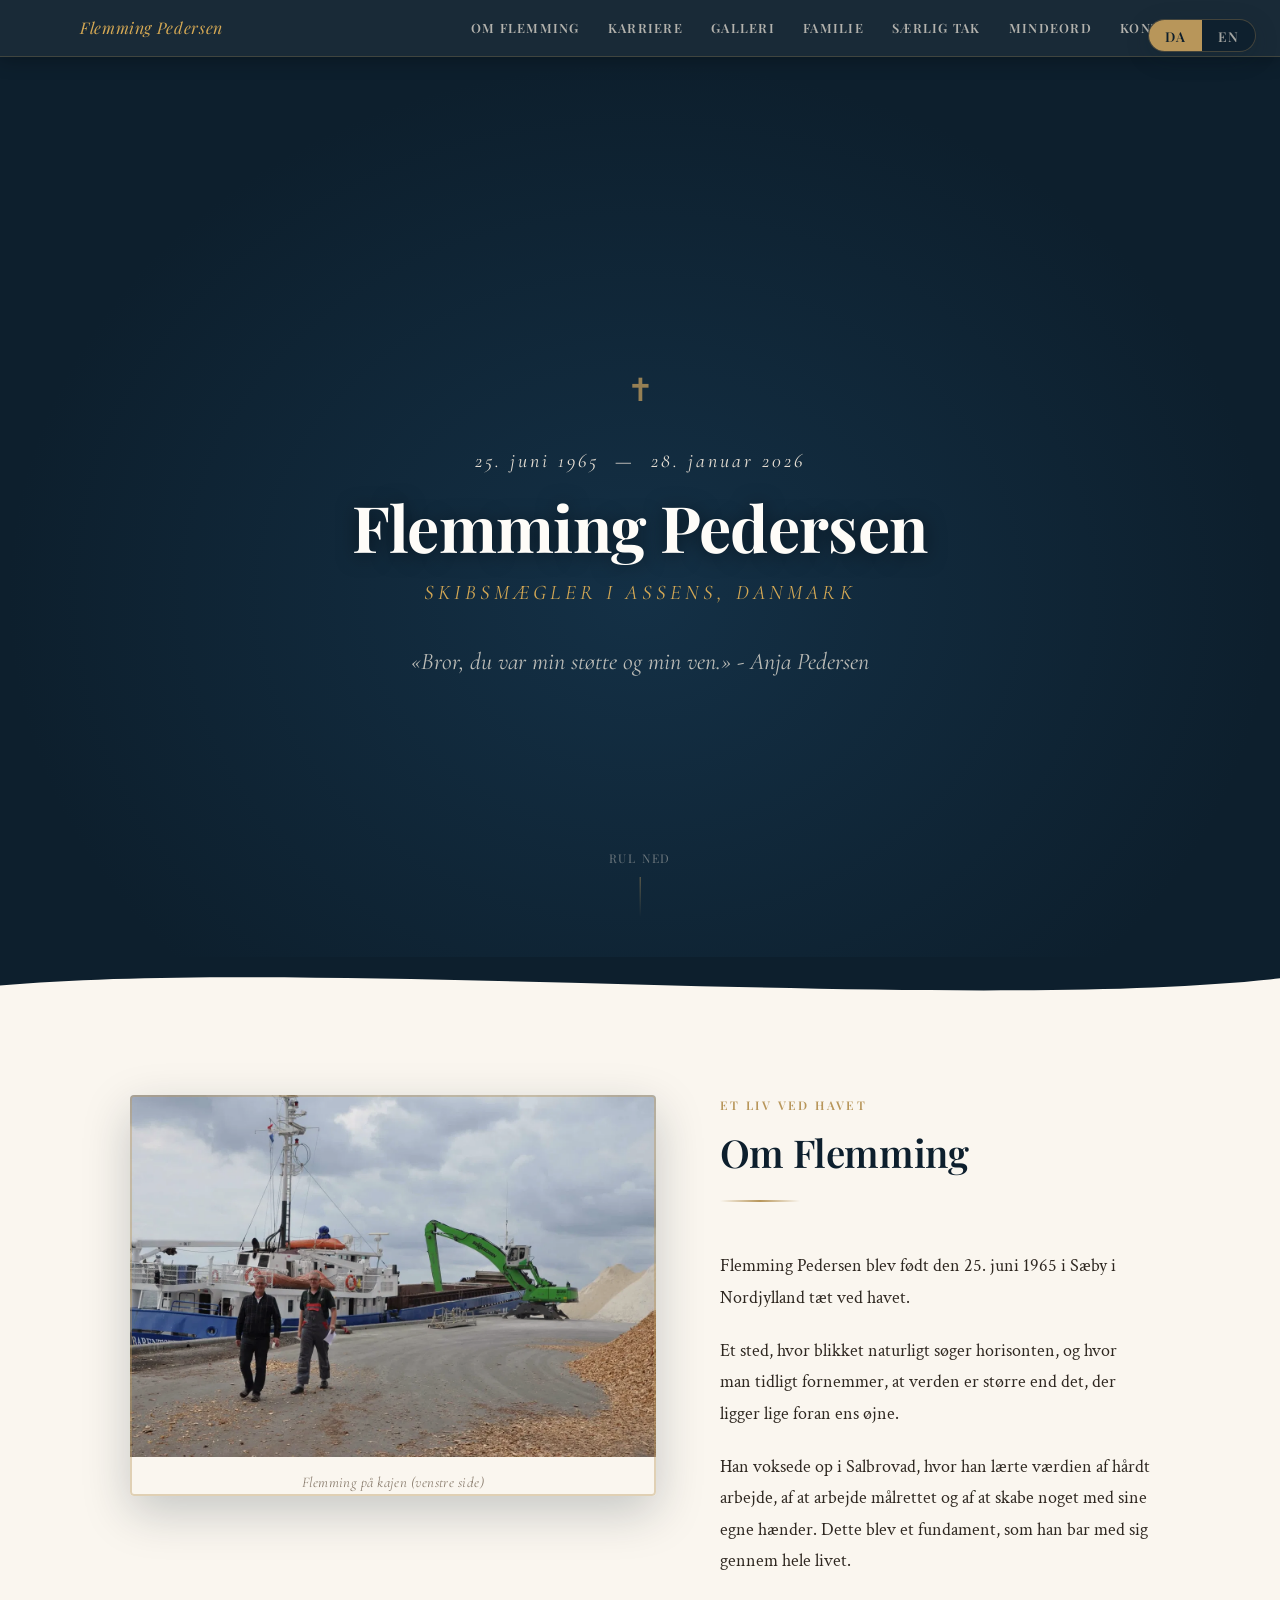
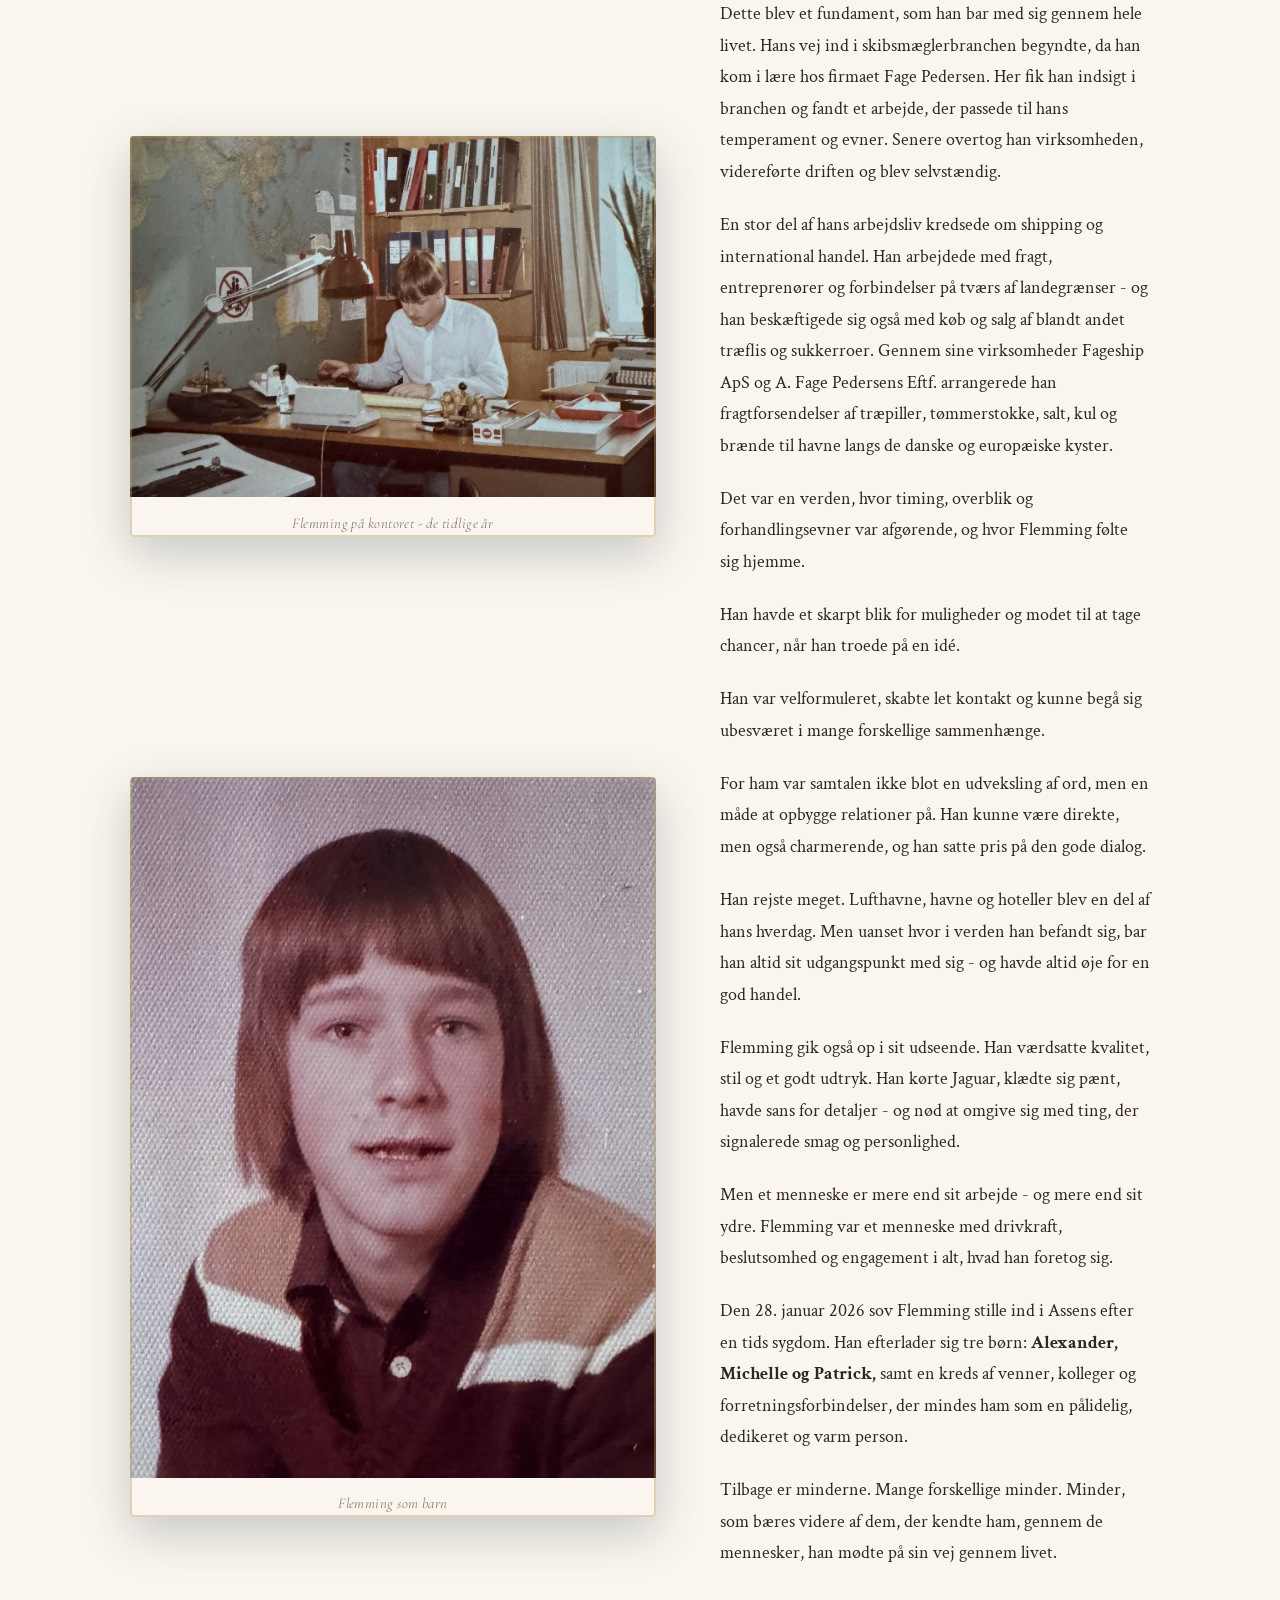
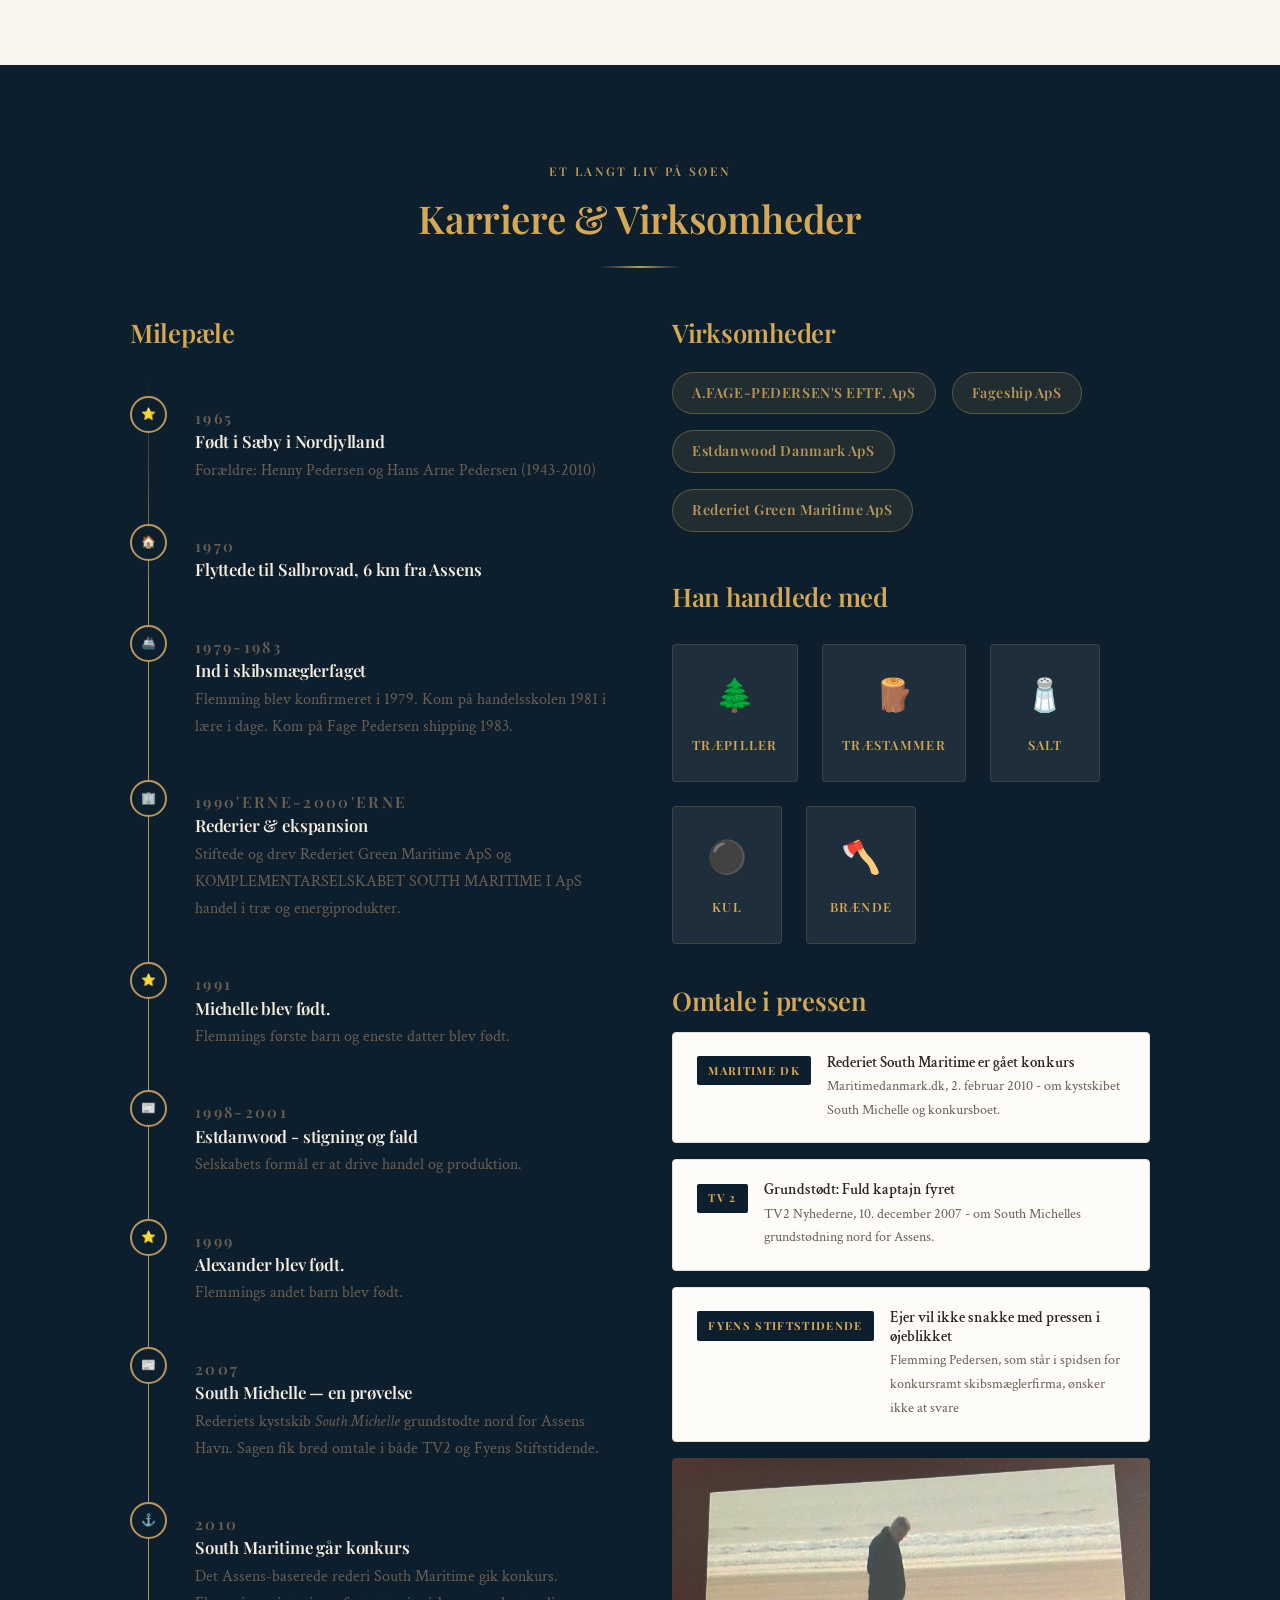
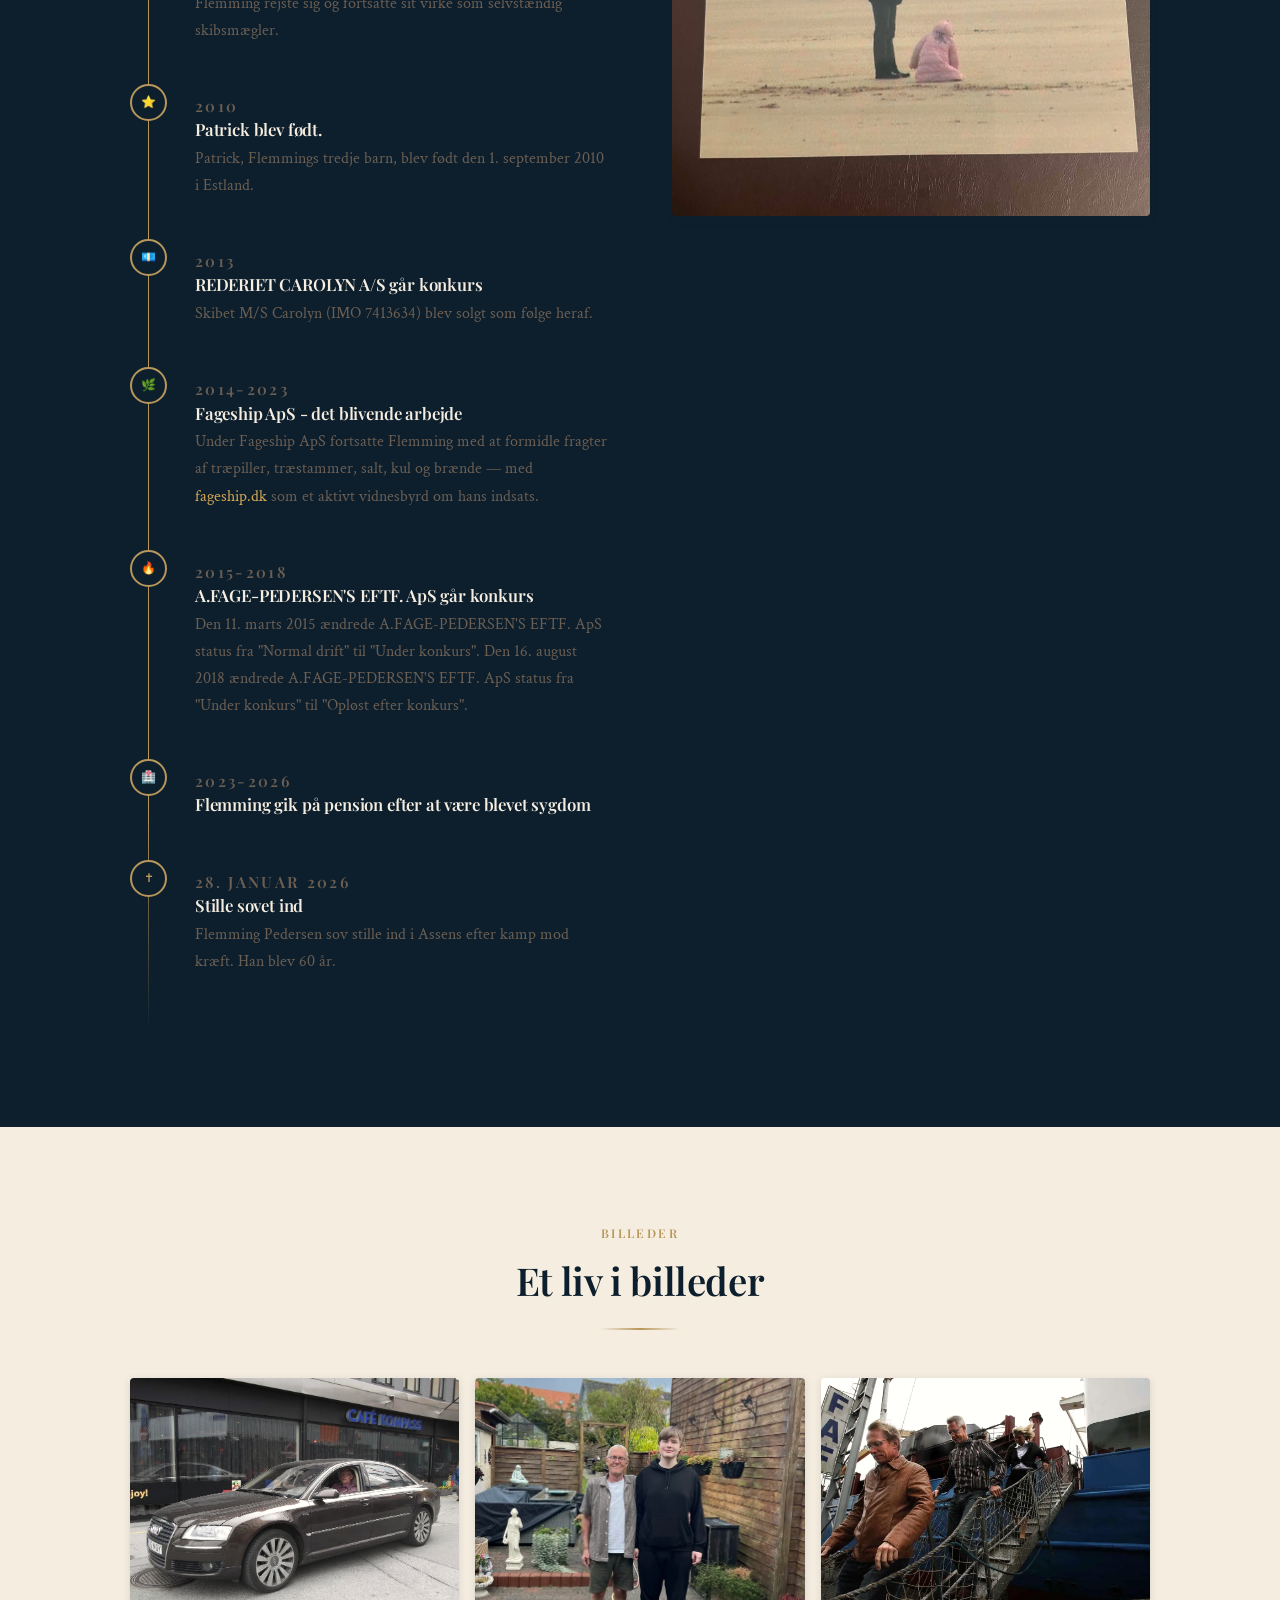
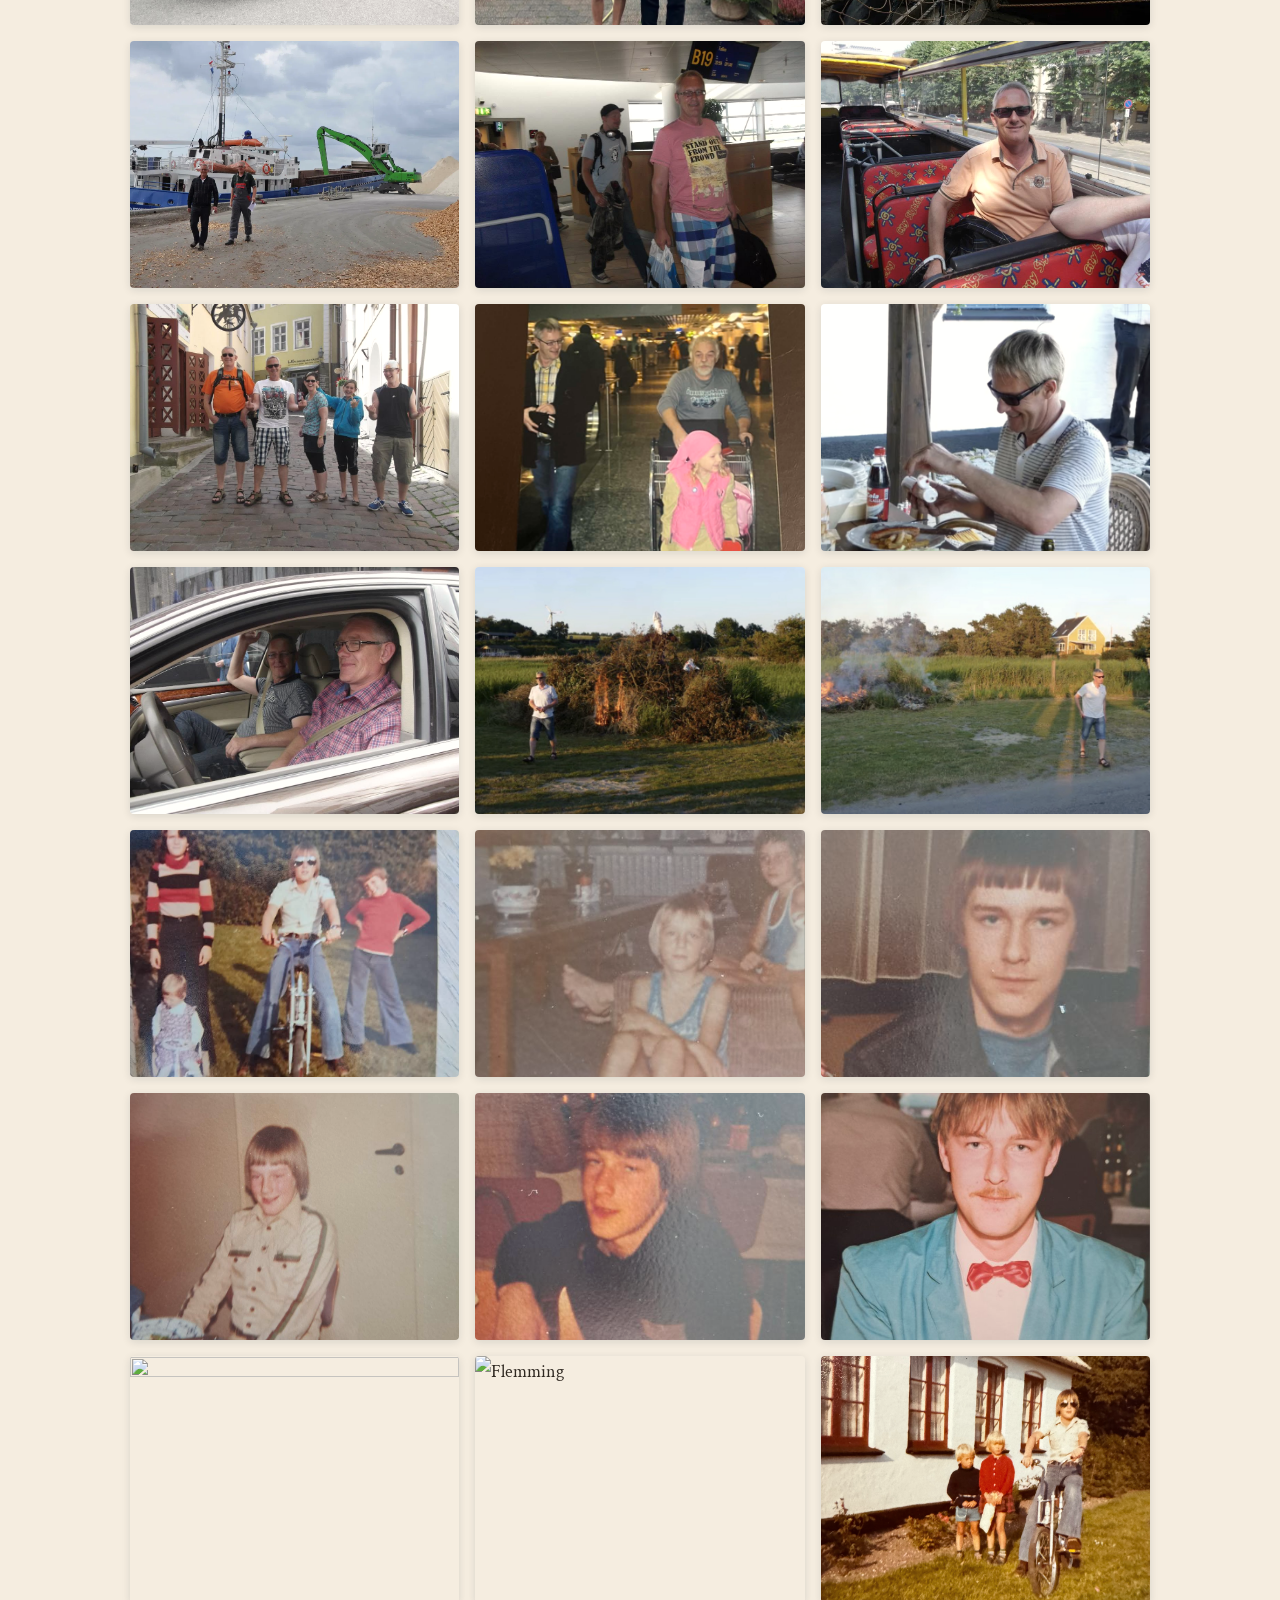
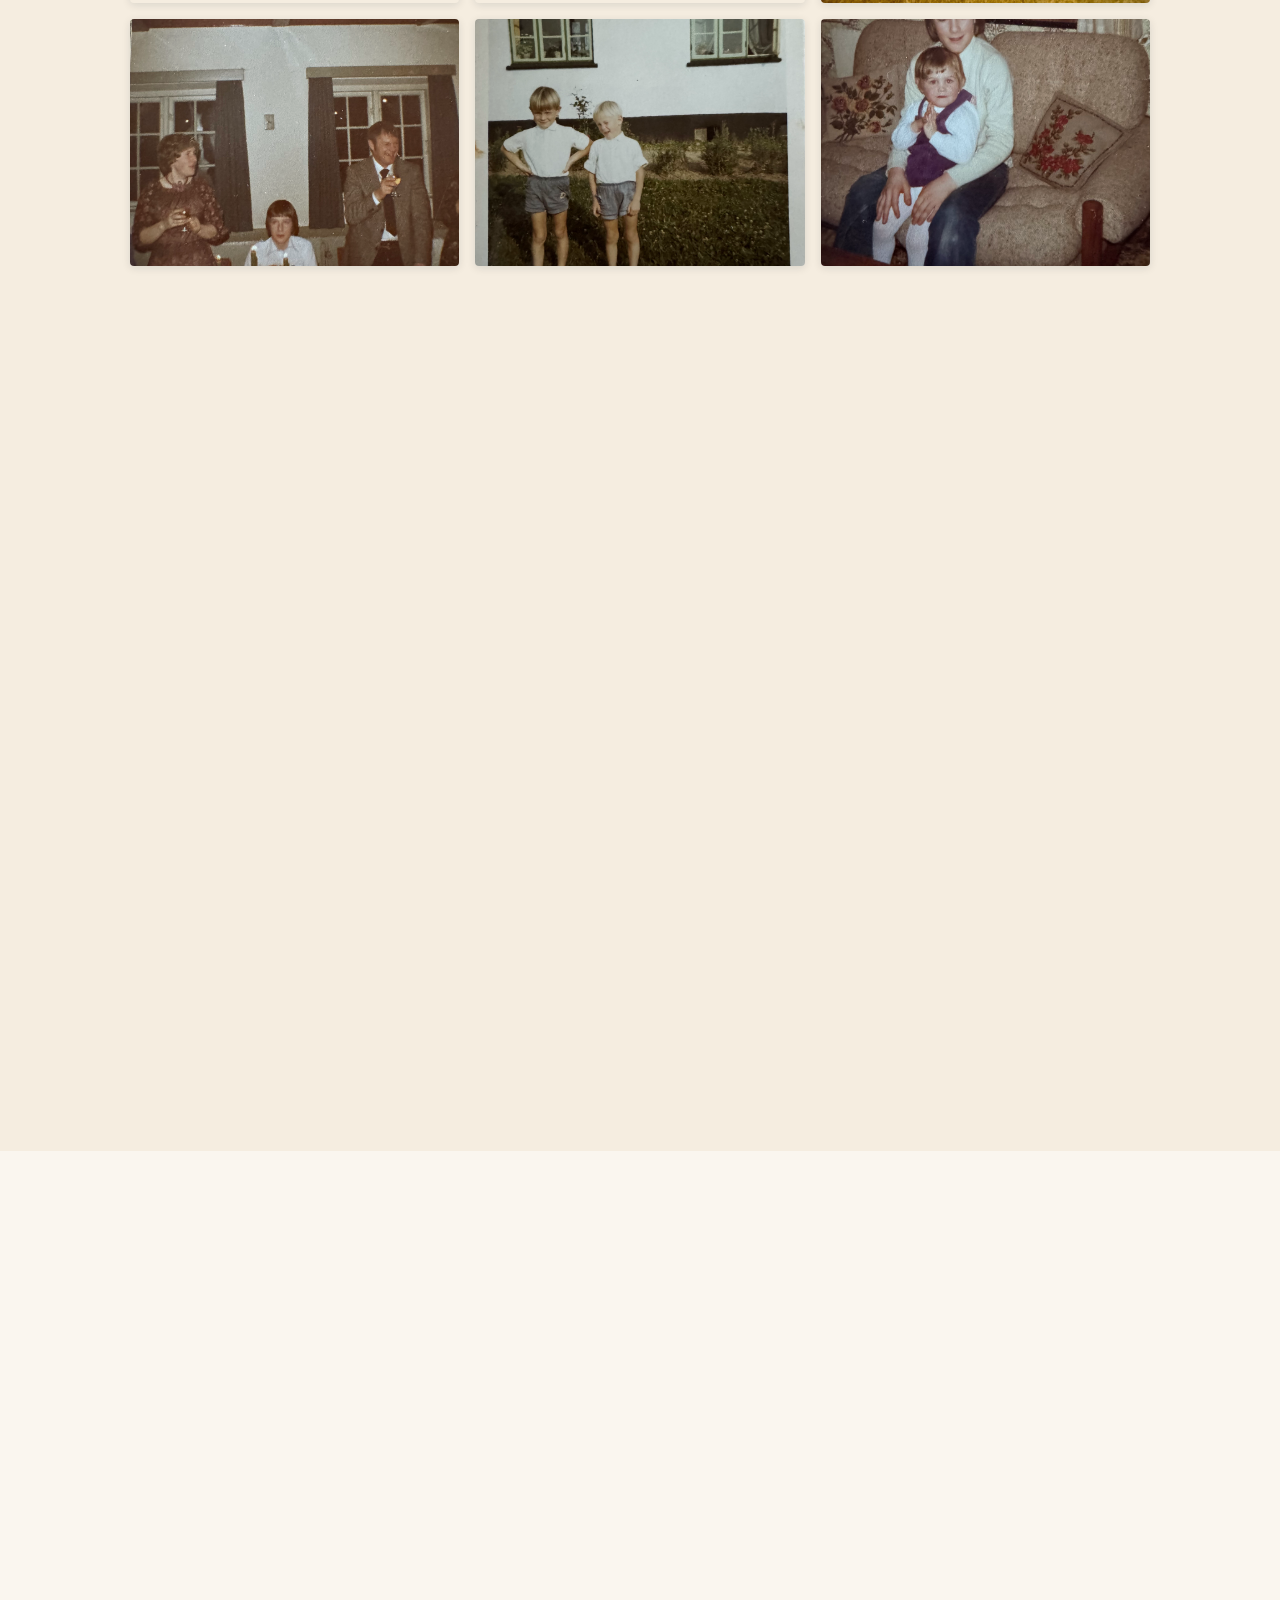
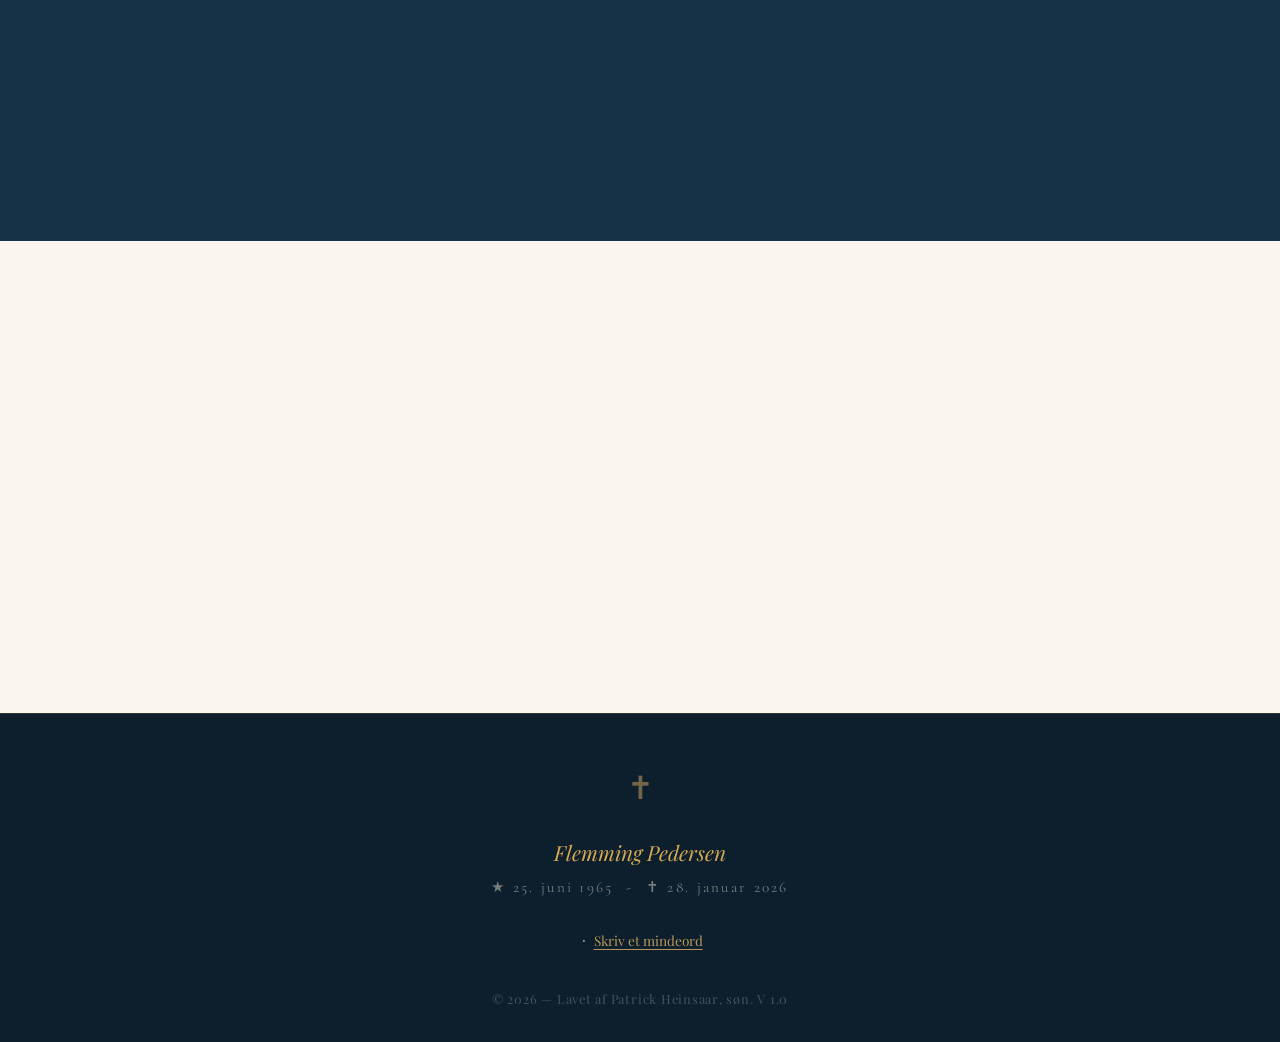
==== commit 02c92bbc: "Update index.html" ====
--- a/index.html
+++ b/index.html
@@ -559,7 +559,7 @@
           </div>
 
           <div class="gallery-item reveal">
-           <img src="images/fp3.png" style="object-position: center 20%;" />
+           <img src="images/fp3.png" style="object-position: center 35%;" />
           <div class="gallery-caption">
           </div>
           </div>
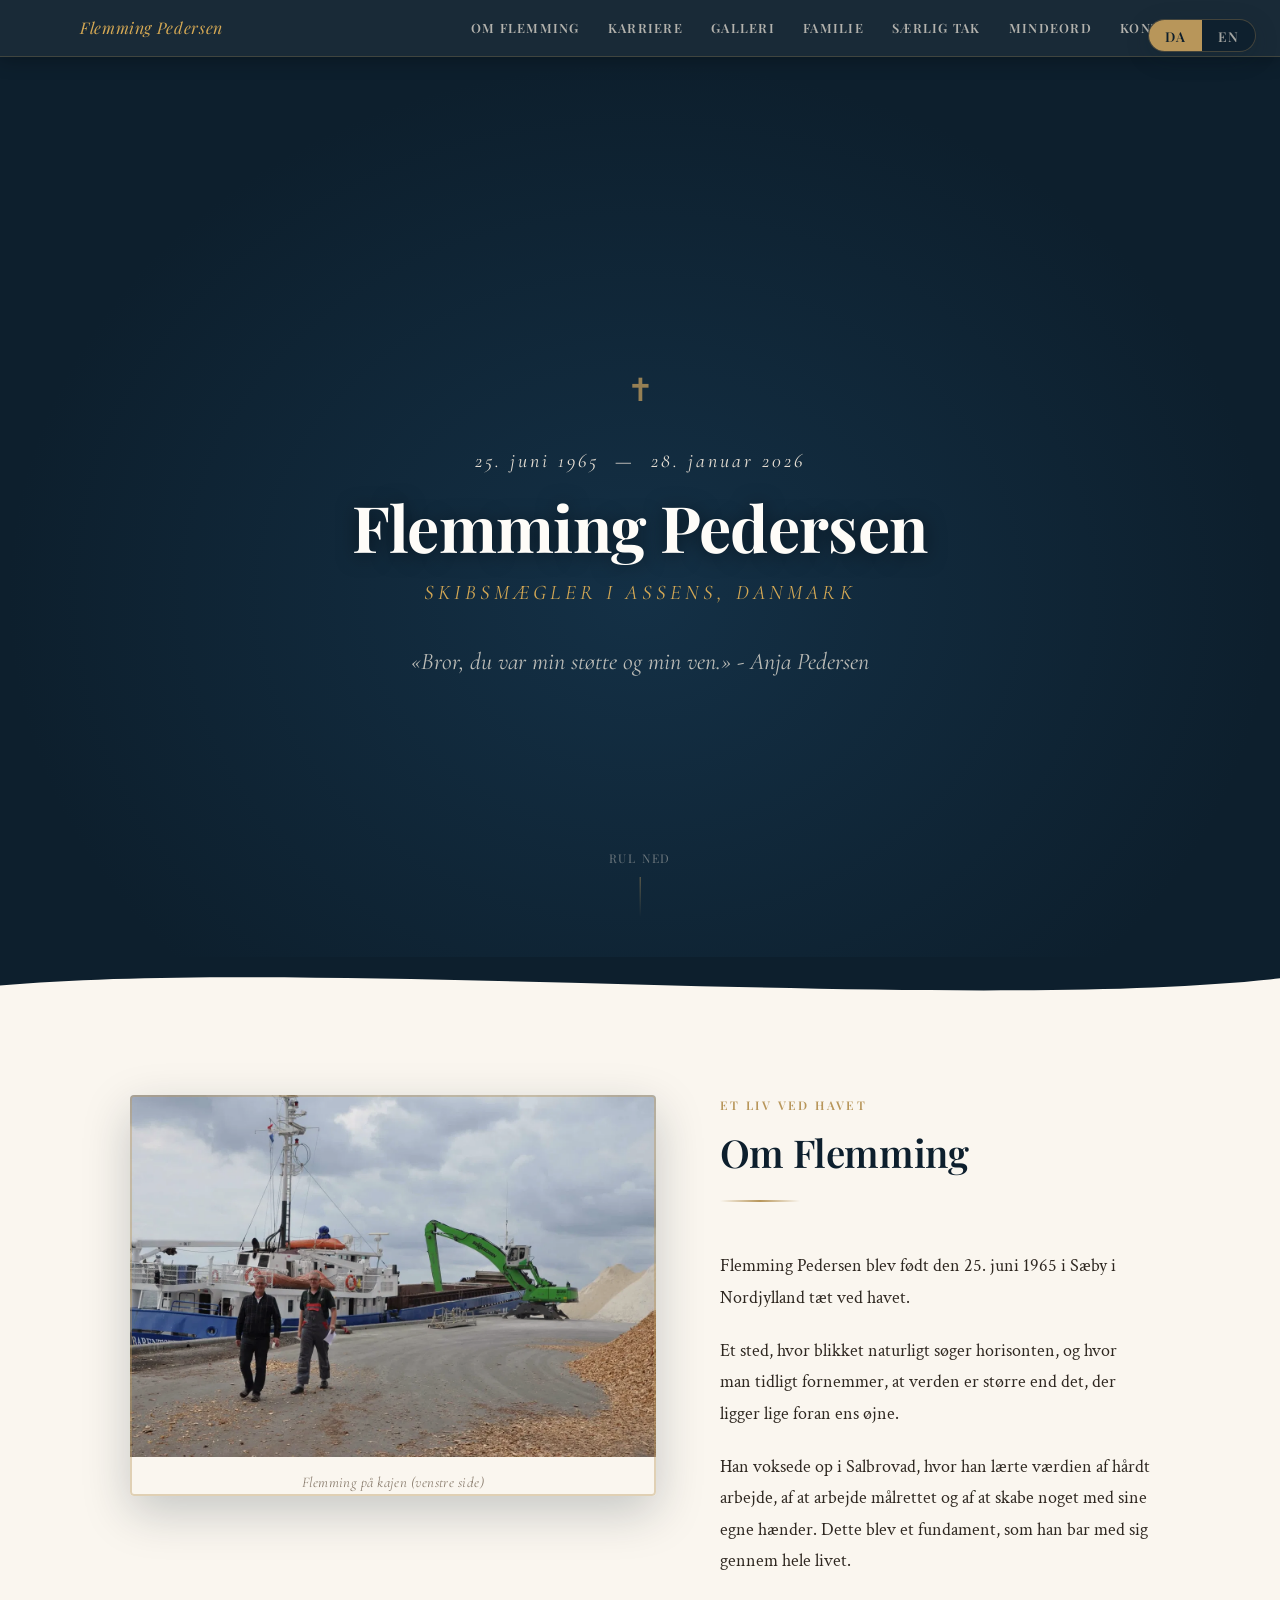
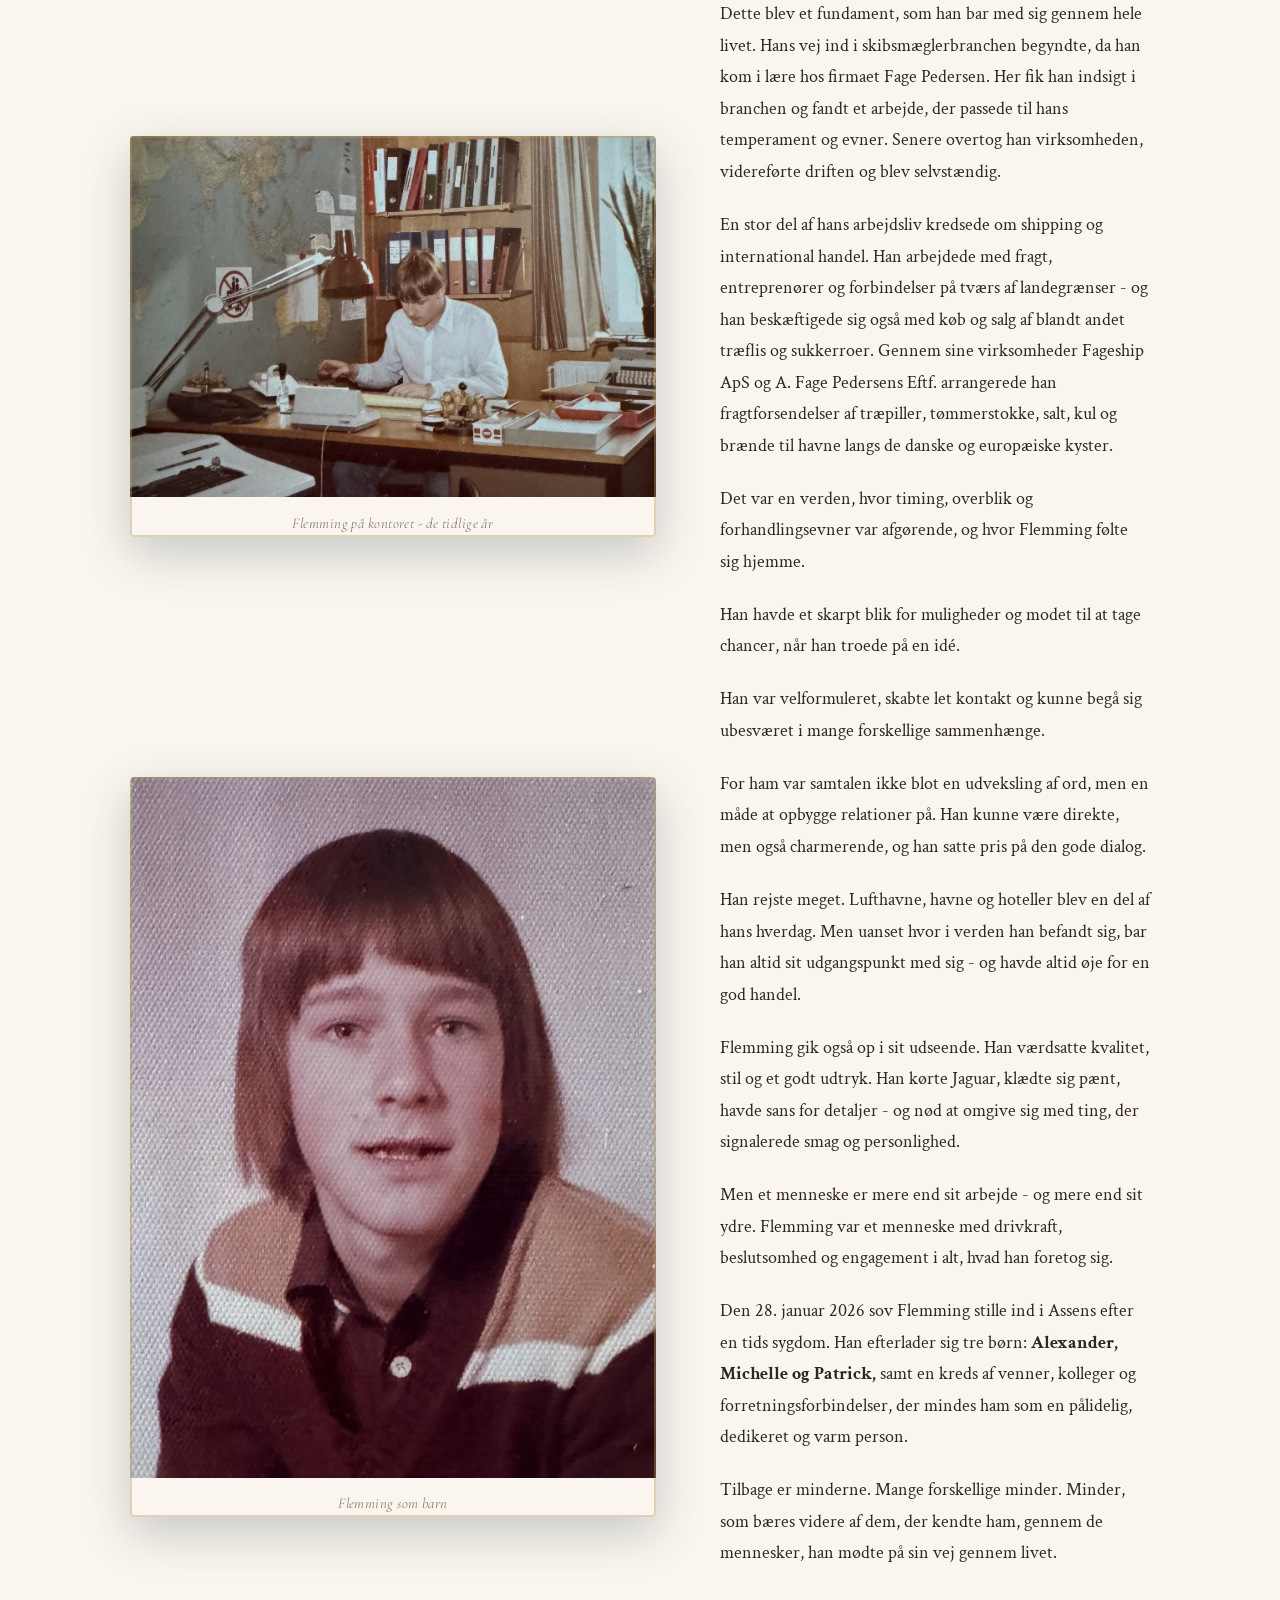
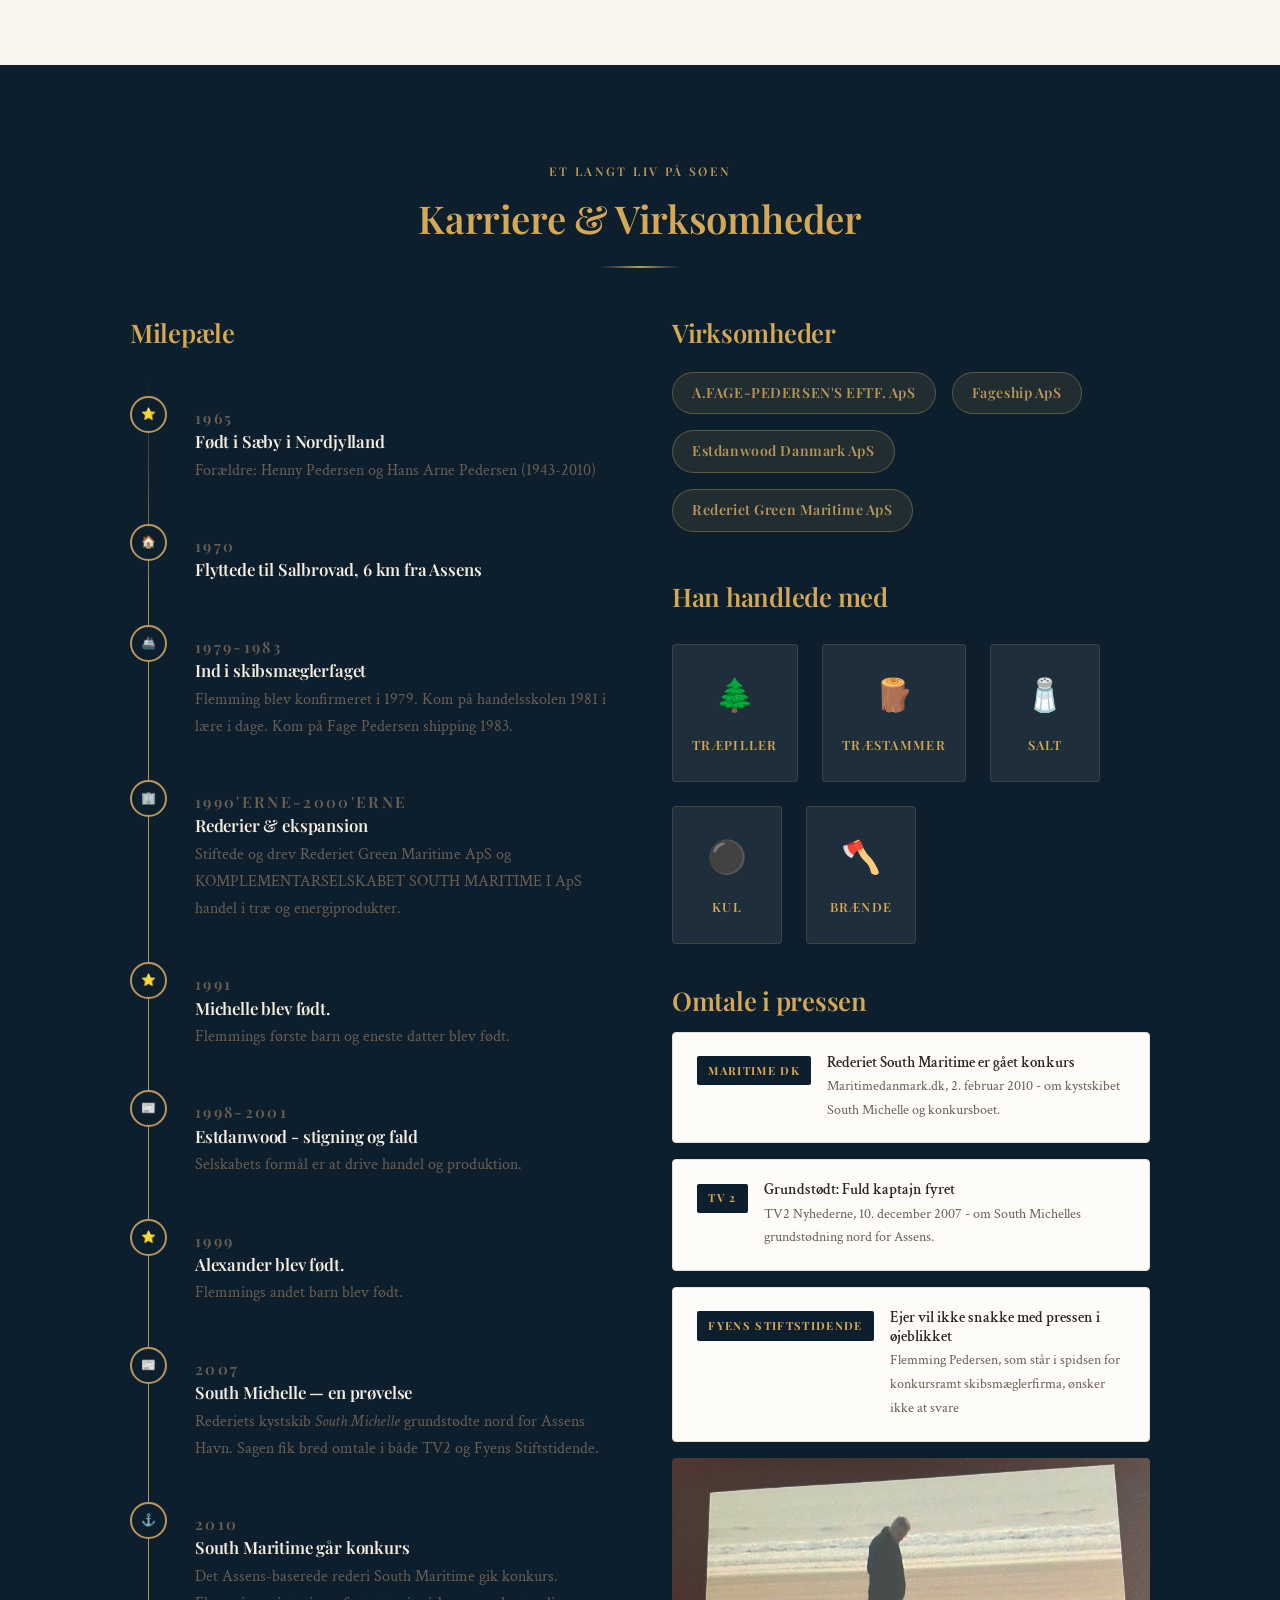
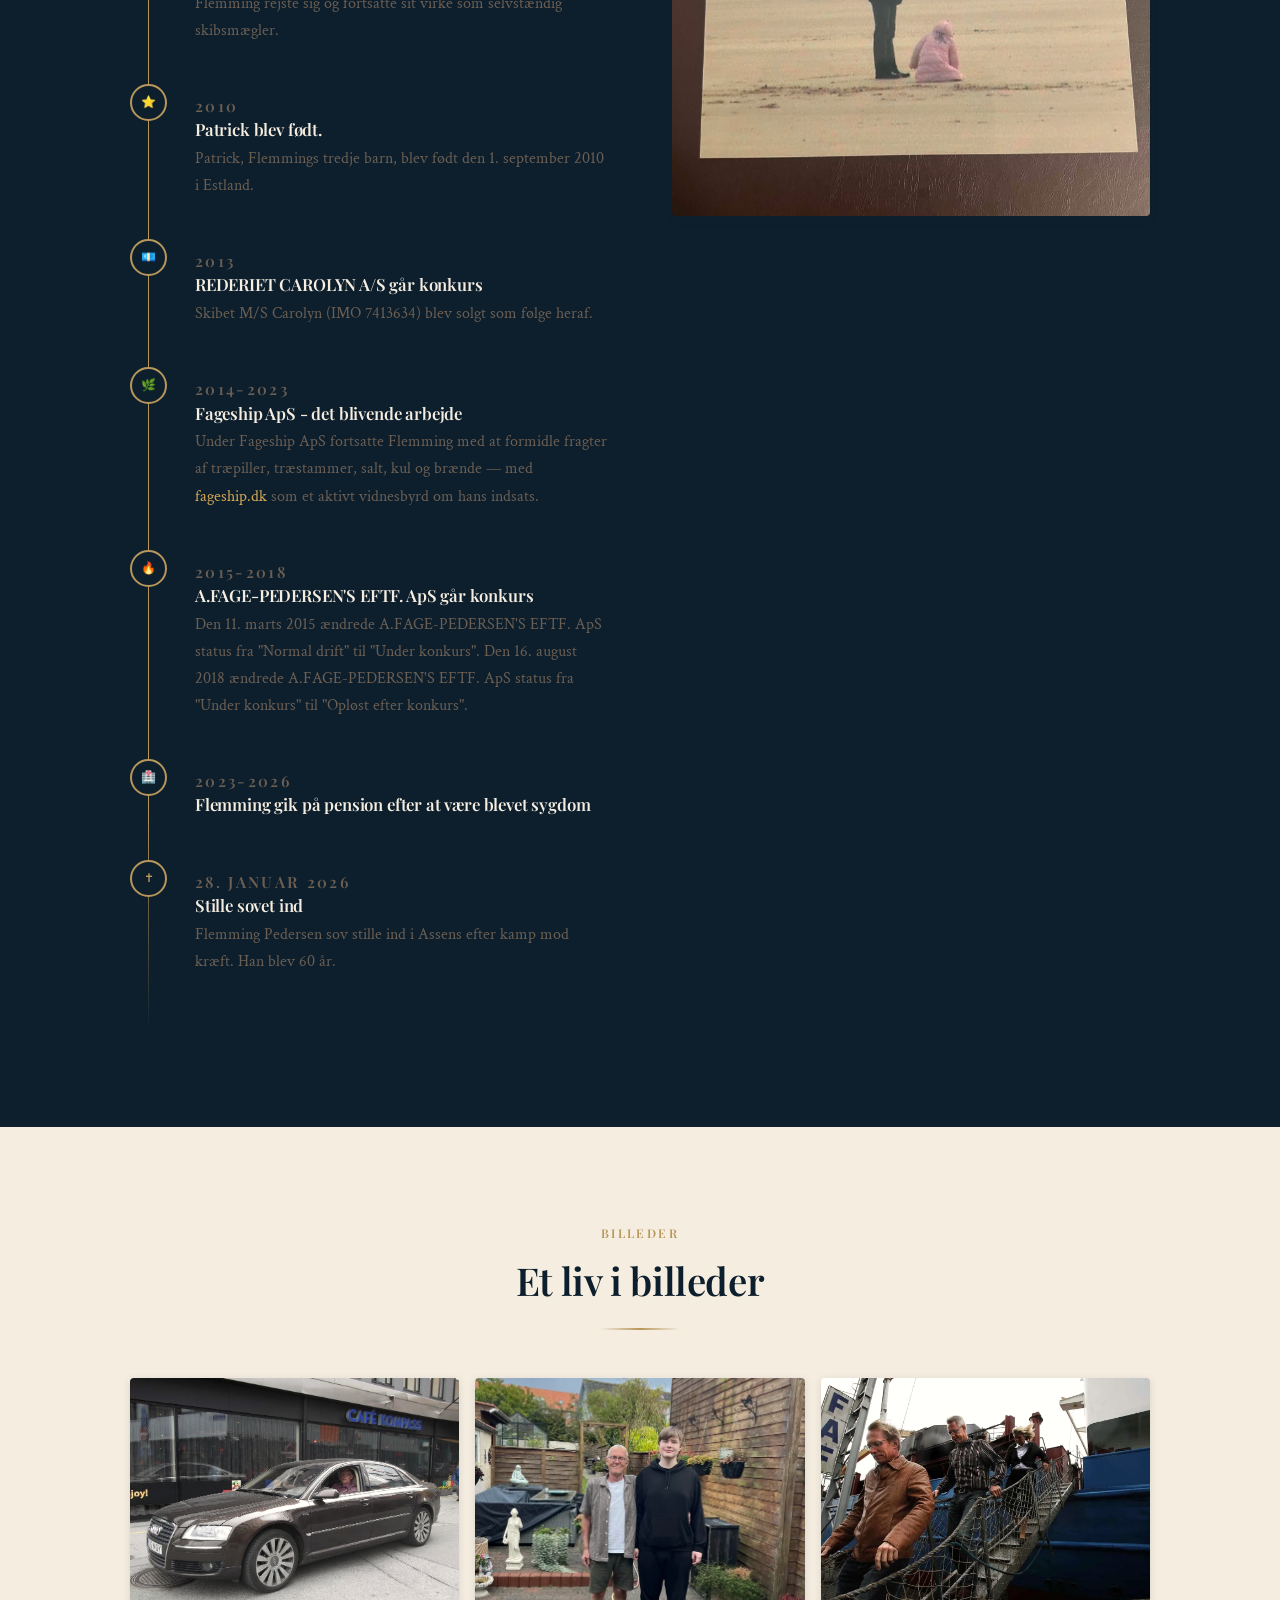
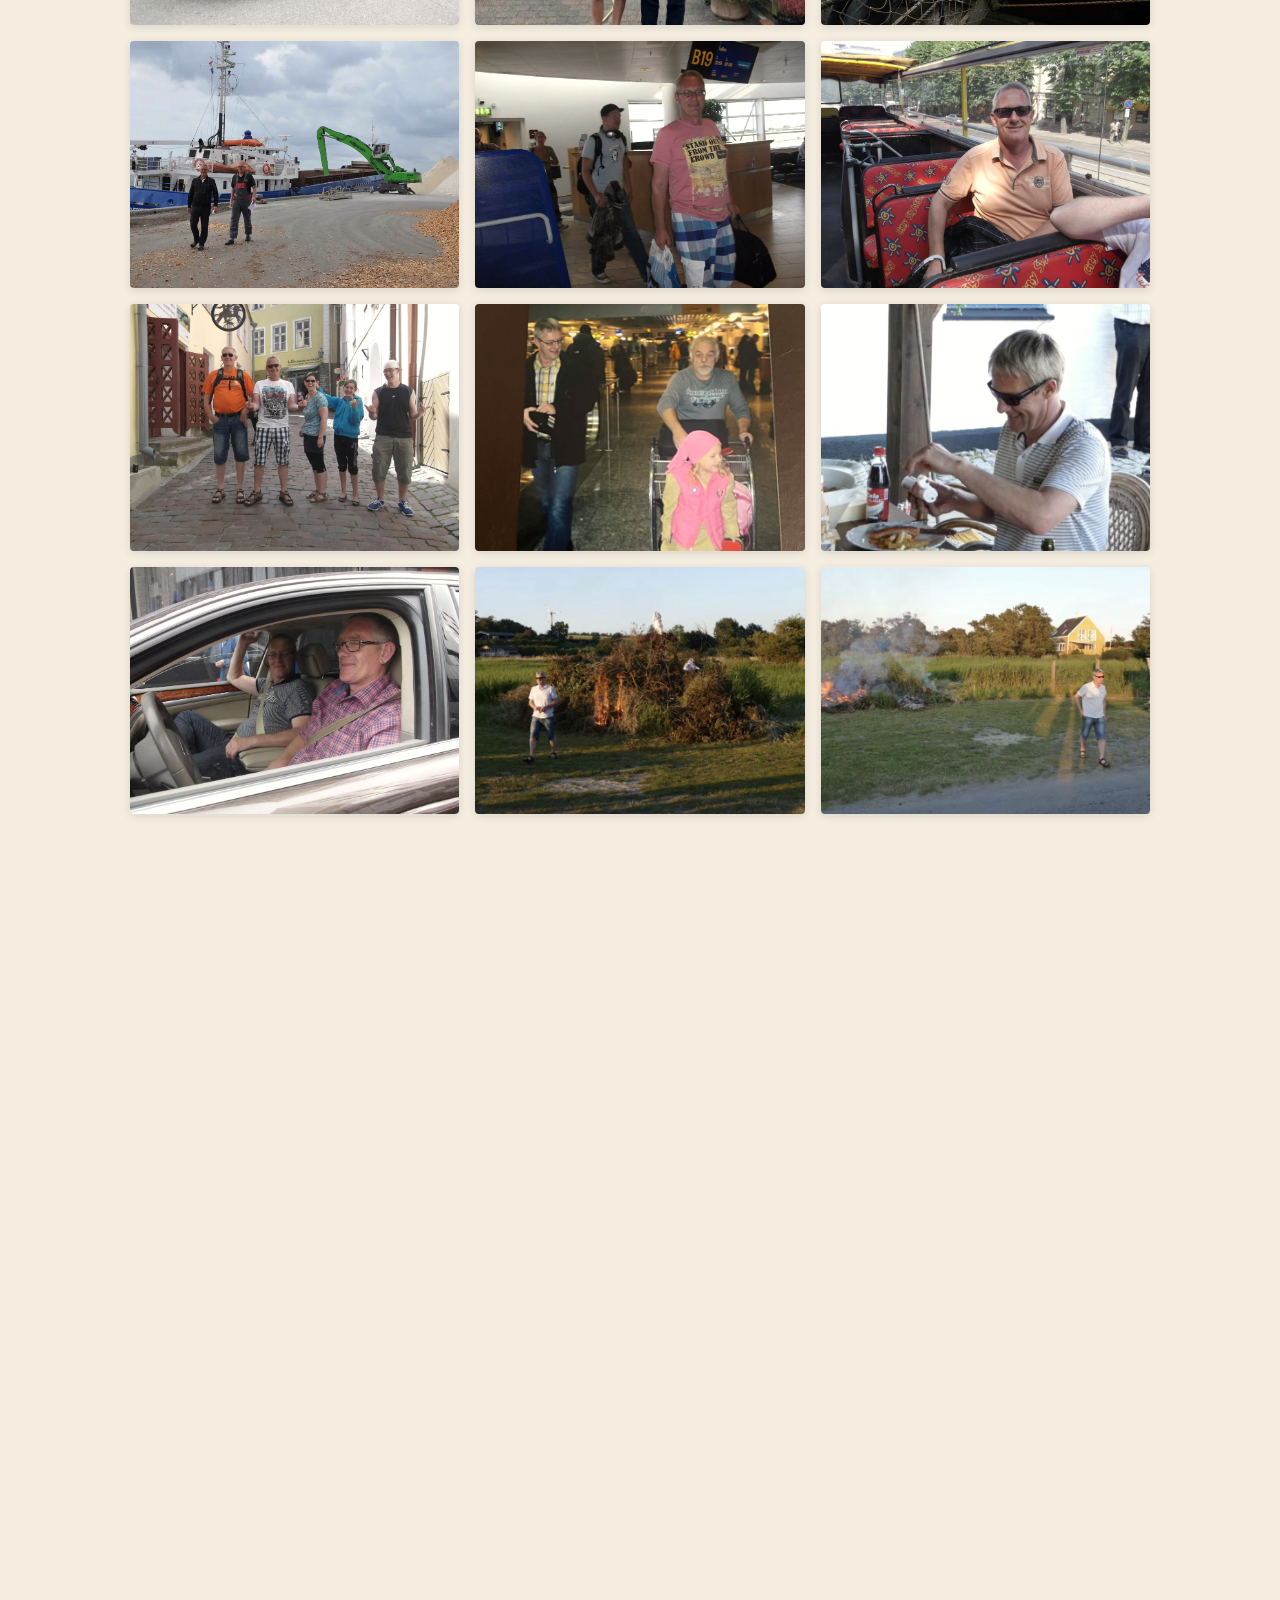
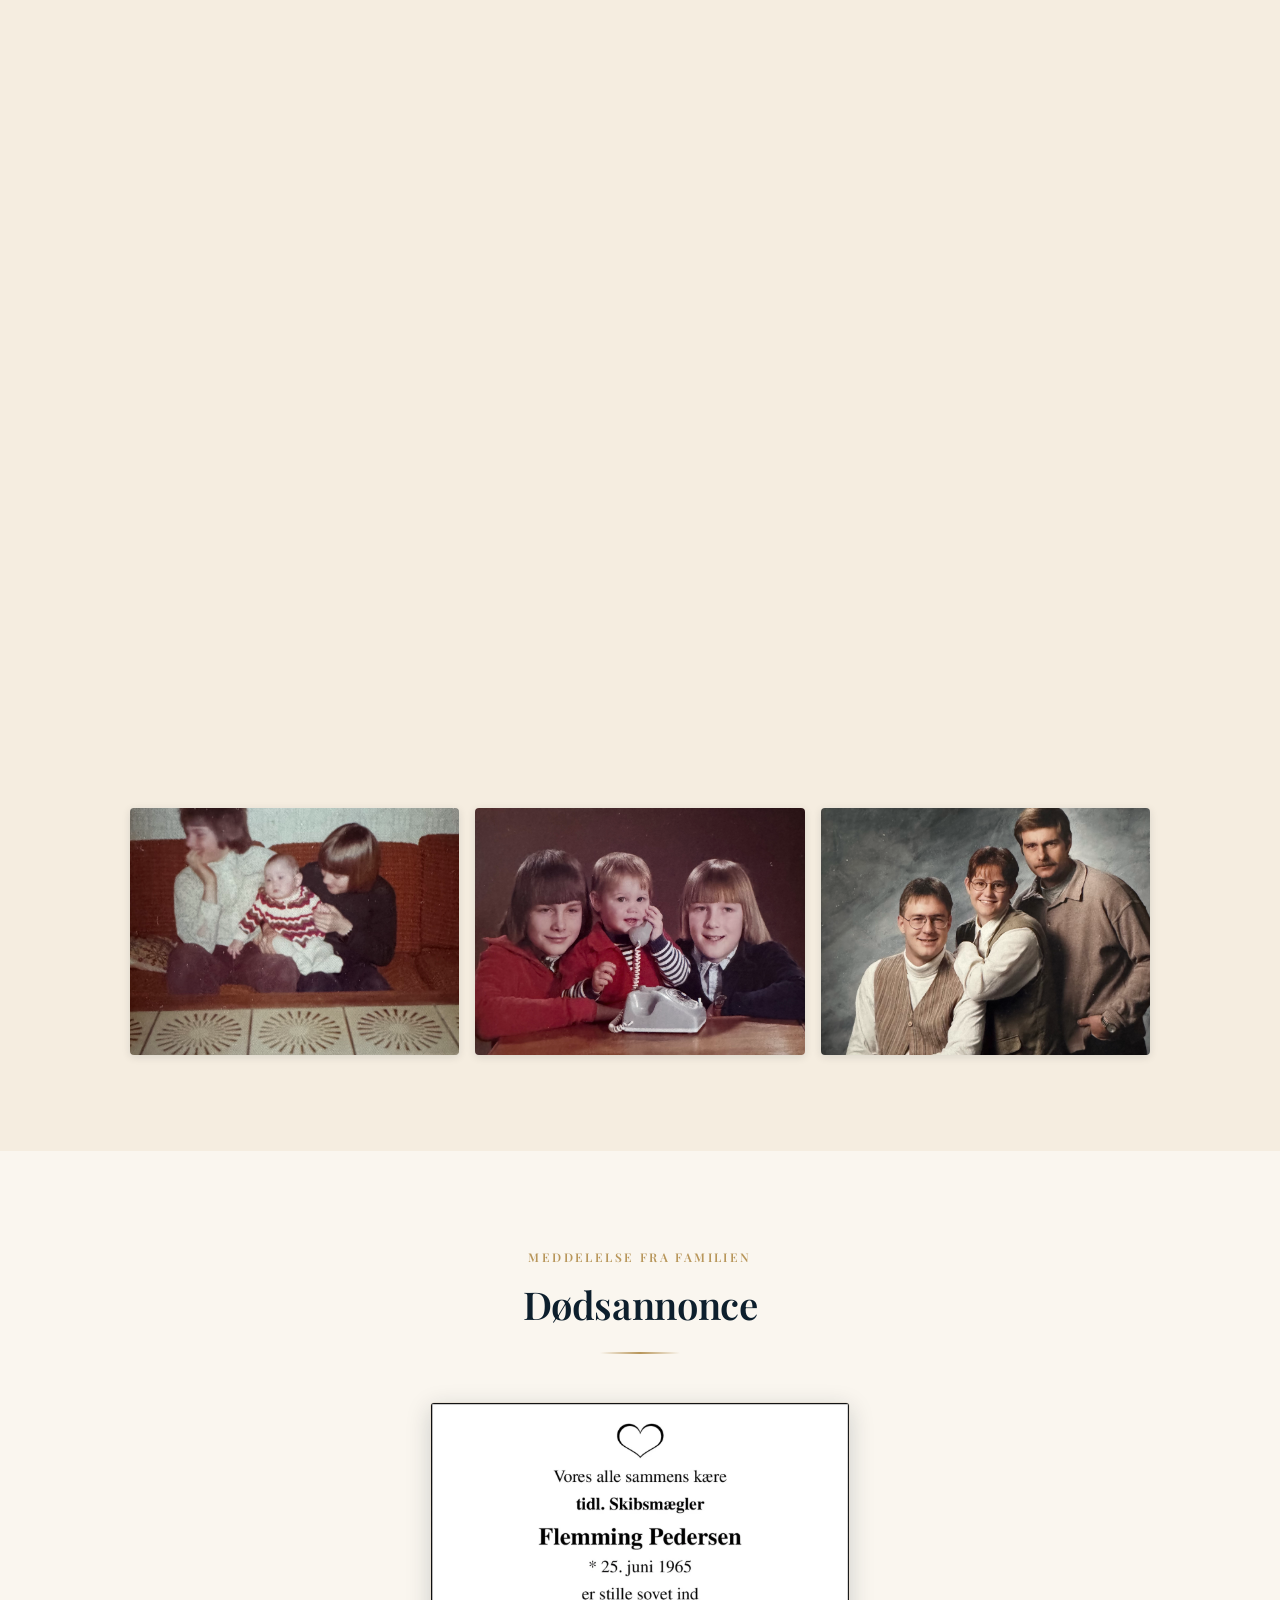
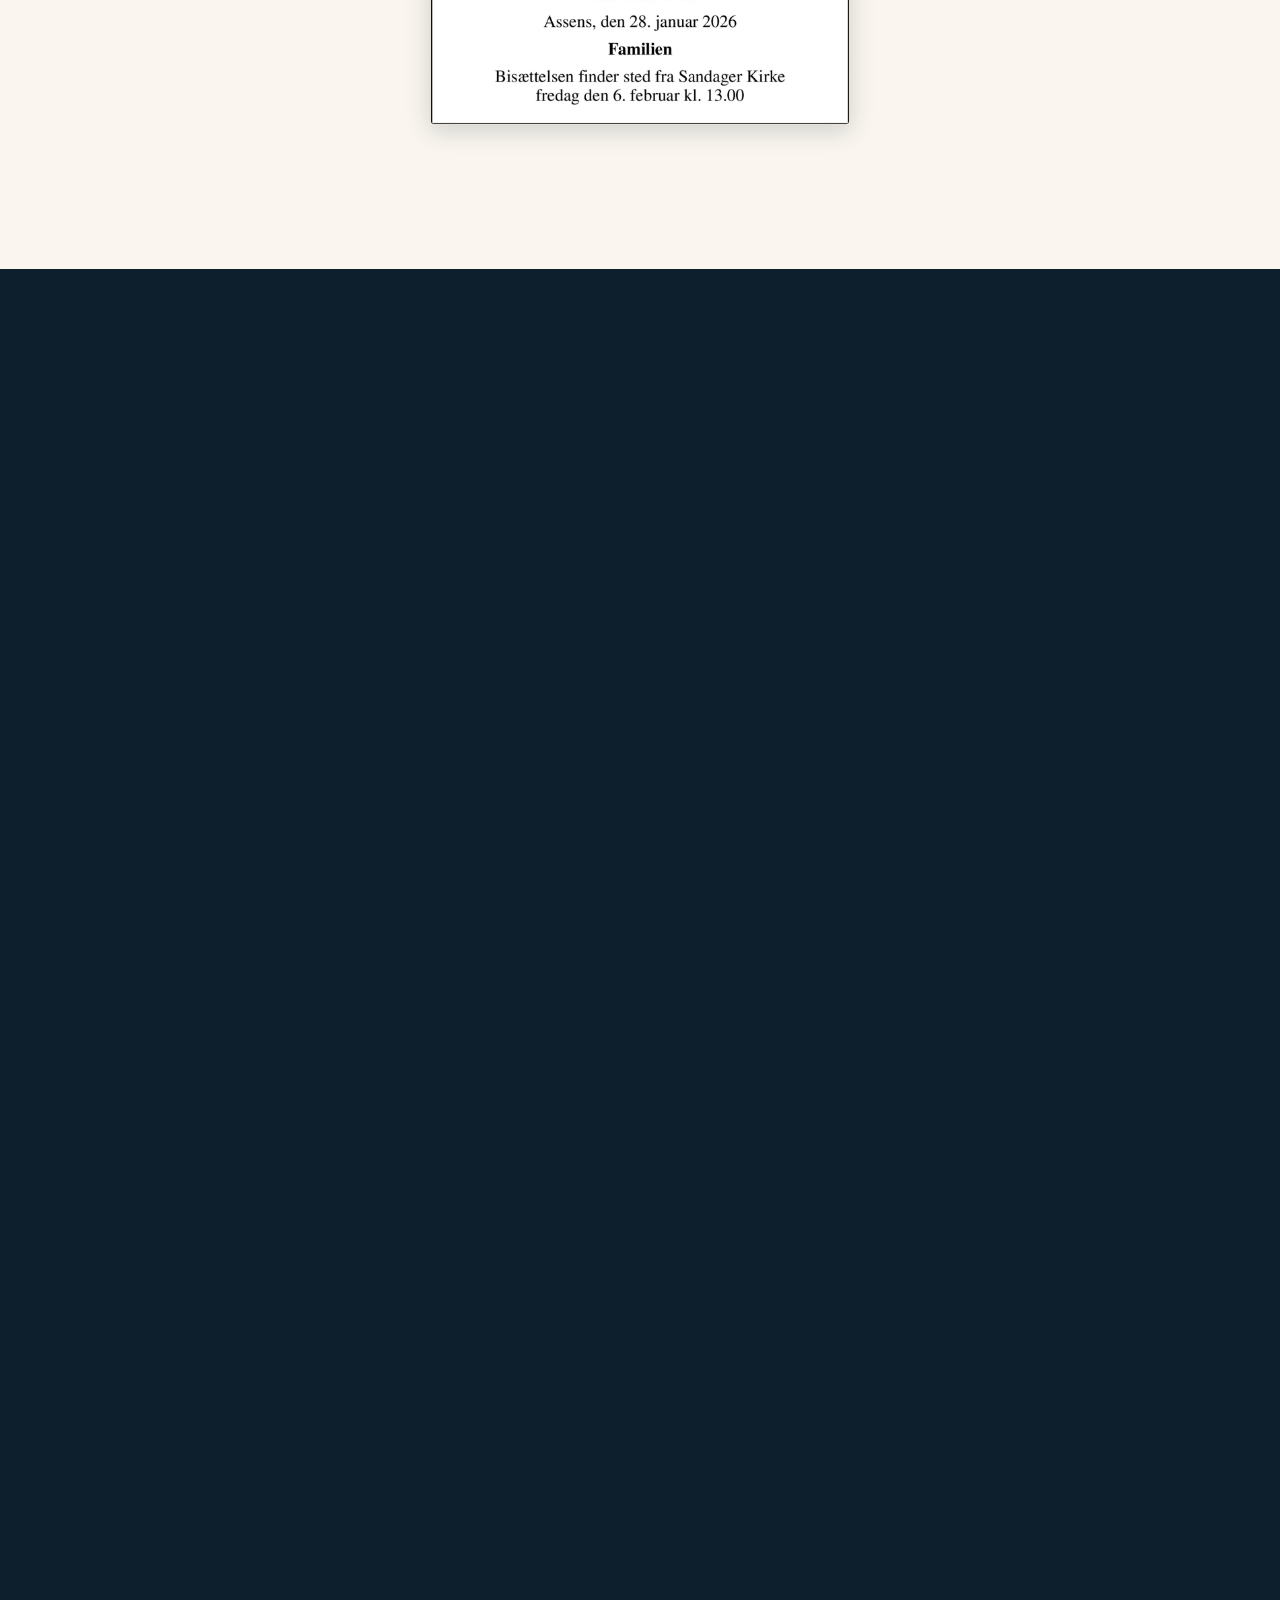
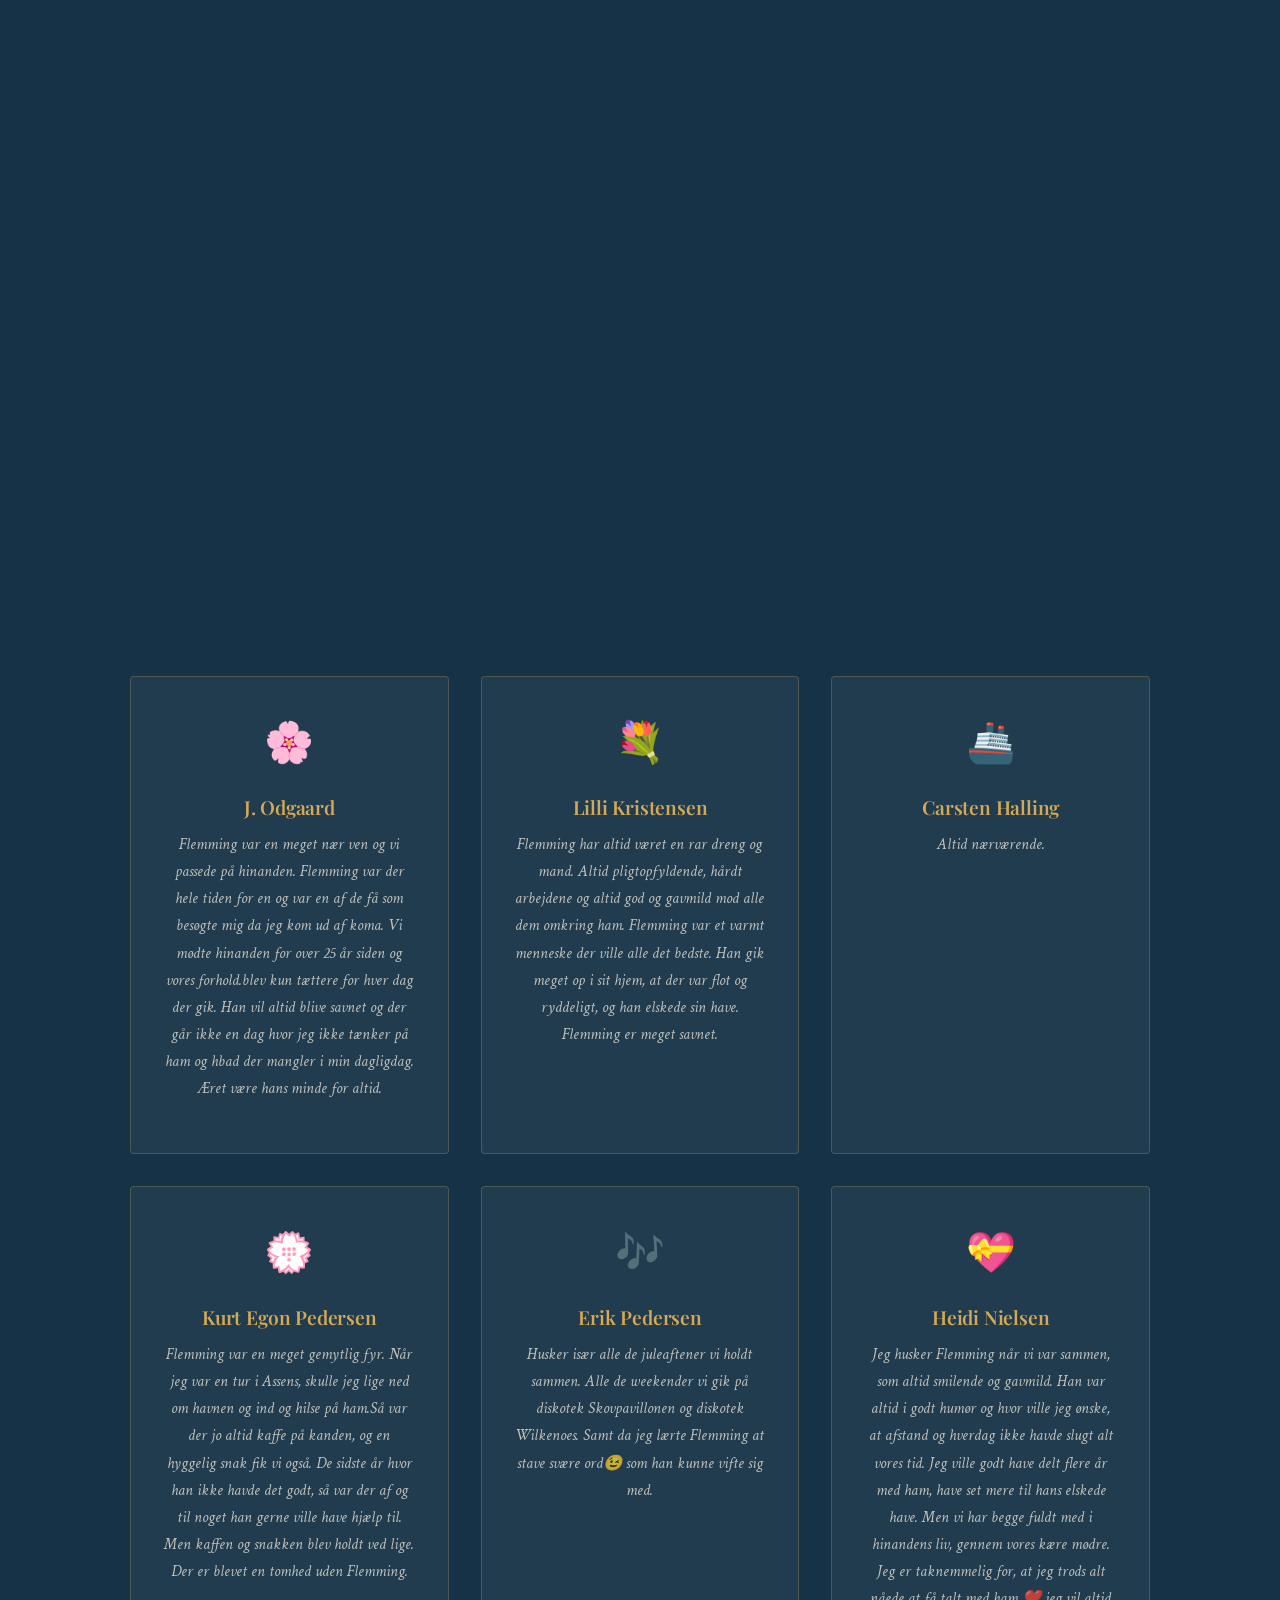
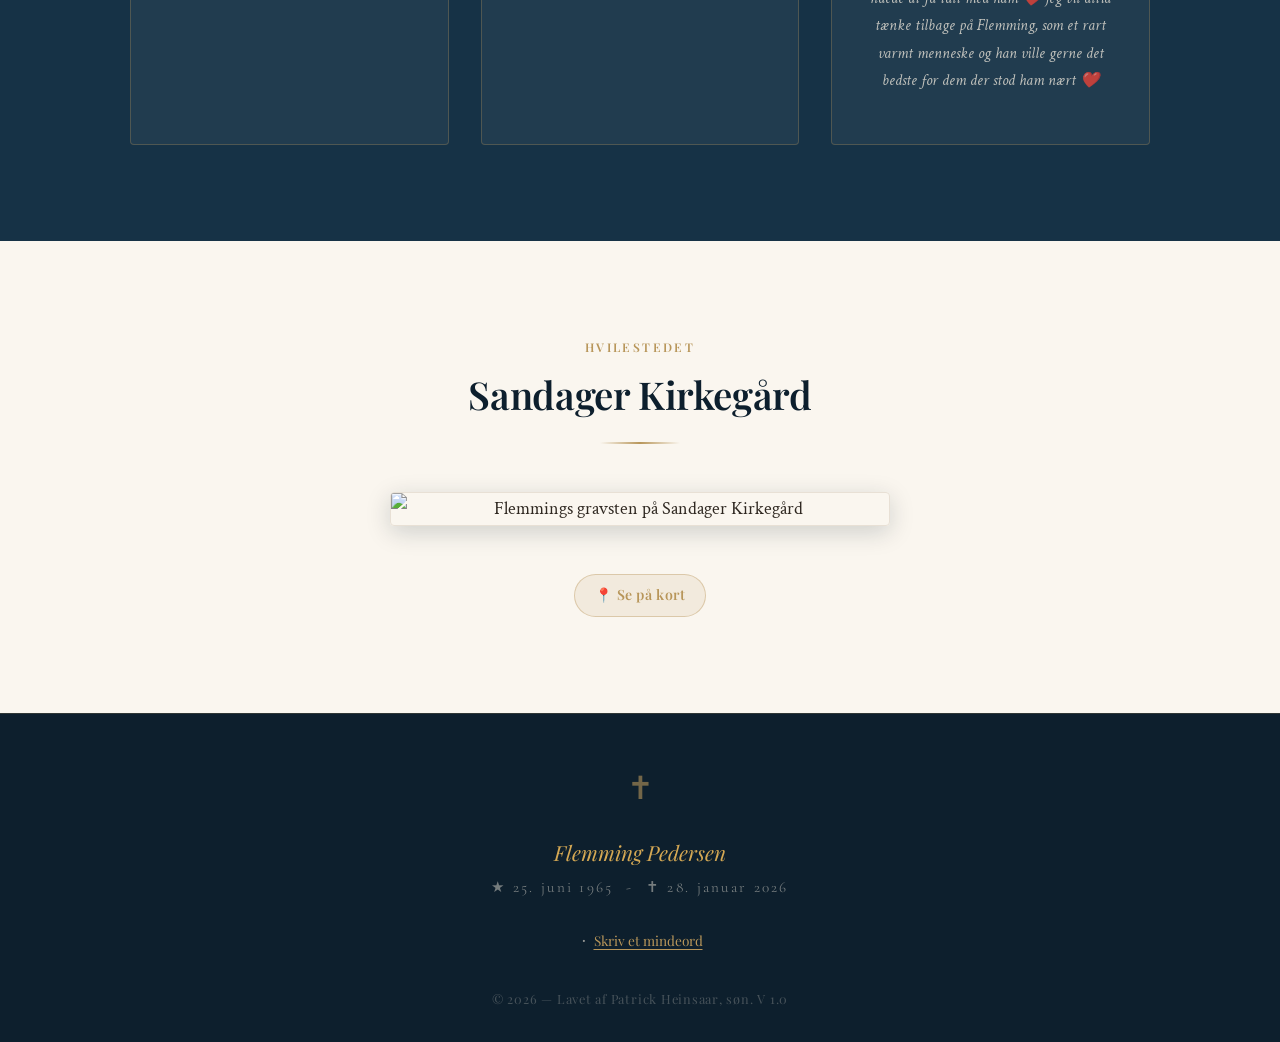
==== commit cb210973: "Update index.html" ====
--- a/index.html
+++ b/index.html
@@ -559,7 +559,7 @@
           </div>
 
           <div class="gallery-item reveal">
-           <img src="images/fp3.png" style="object-position: center 35%;" />
+           <img src="images/fp3.png" style="object-position: center 45%;" />
           <div class="gallery-caption">
           </div>
           </div>
@@ -583,7 +583,7 @@
           </div>
           
           <div class="gallery-item reveal">
-             <img src="images/fp7.png" style="object-position: center 50%;" />
+             <img src="images/fp7.png" style="object-position: center 25%;" />
             <div class="gallery-caption">
             </div>
             </div>
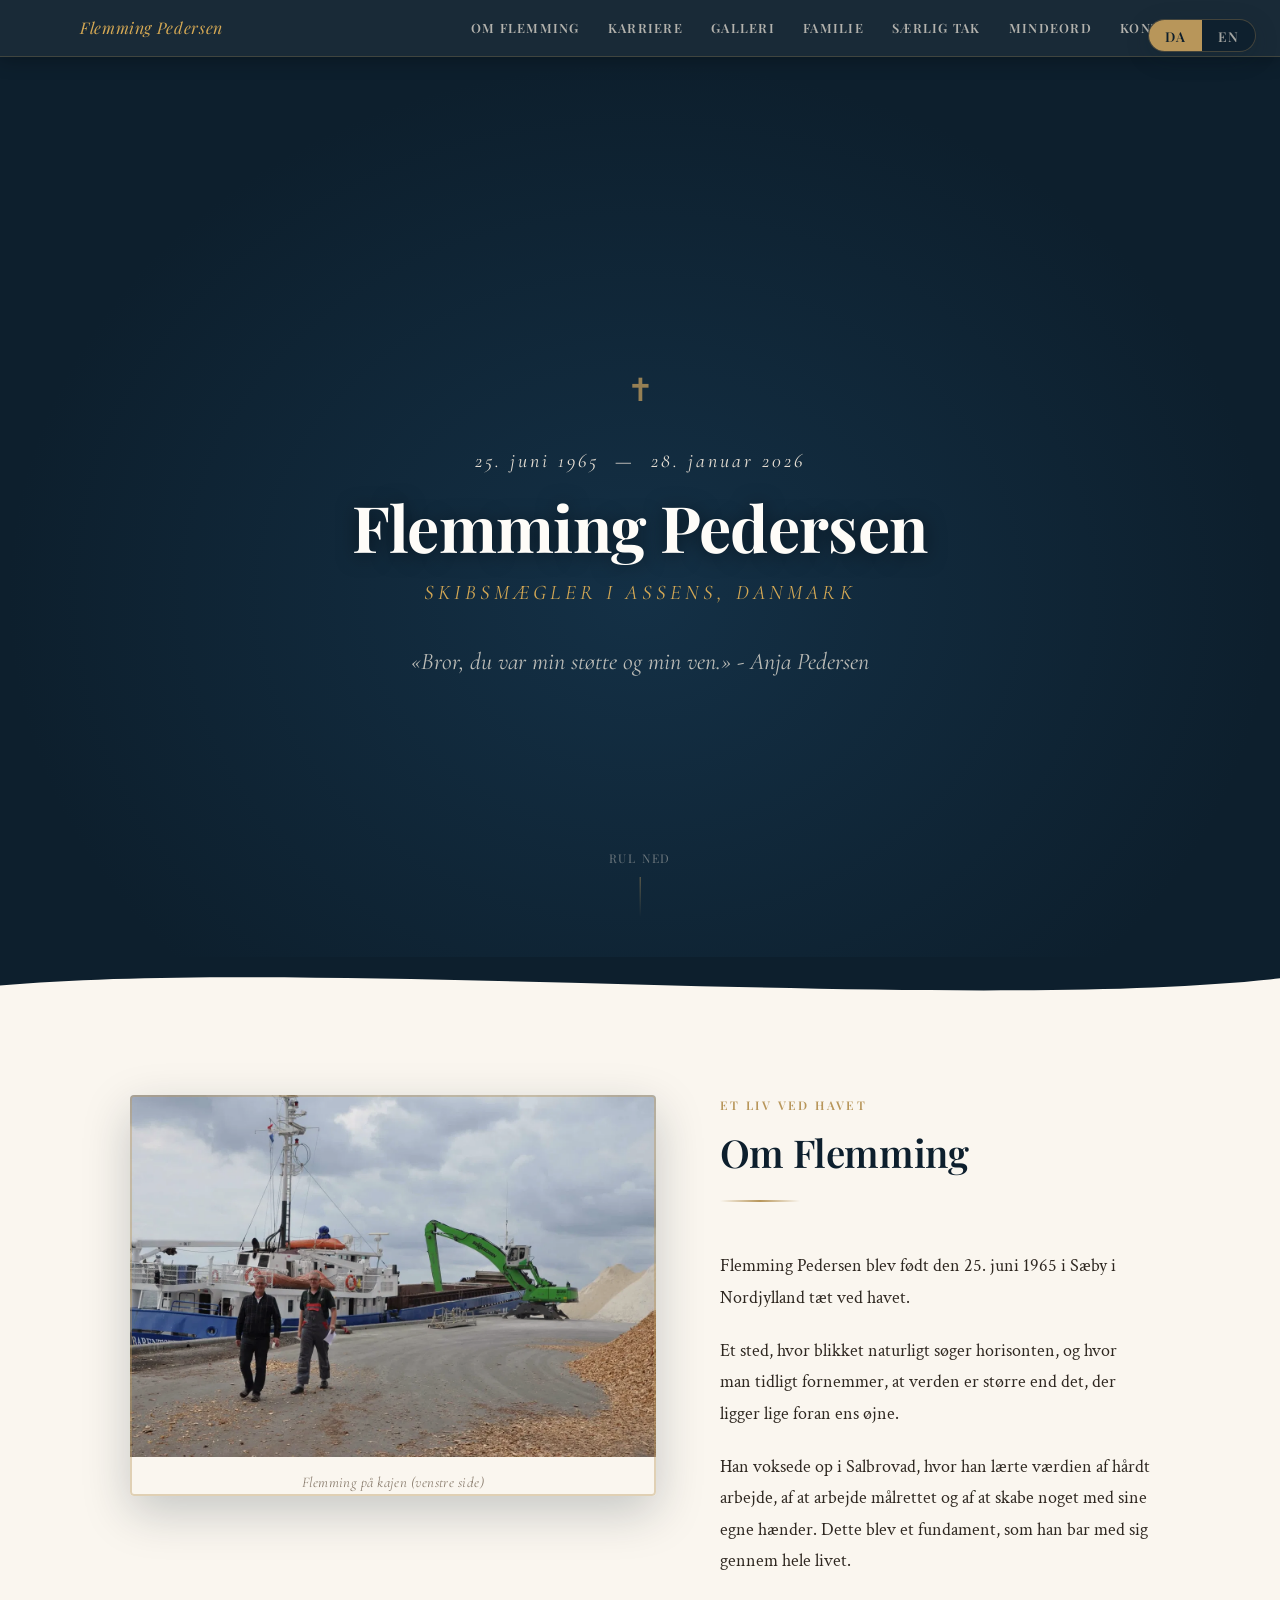
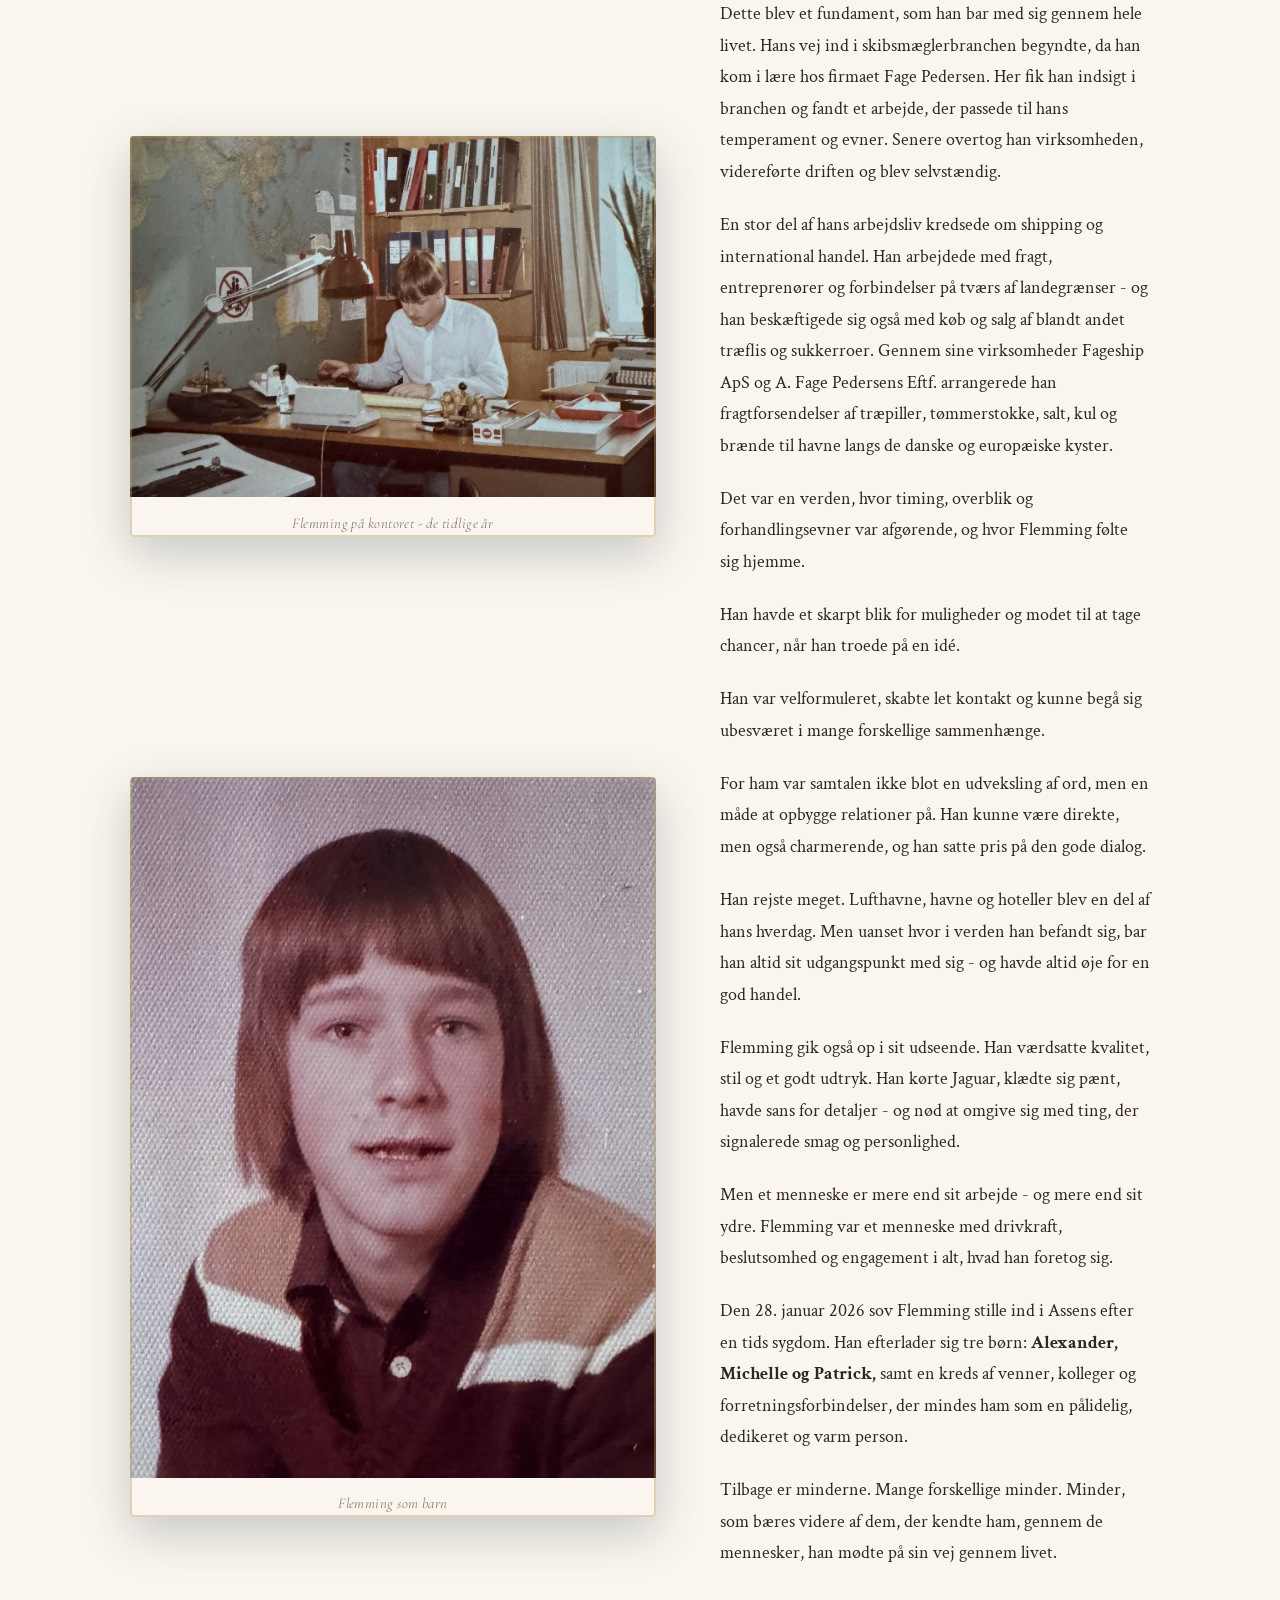
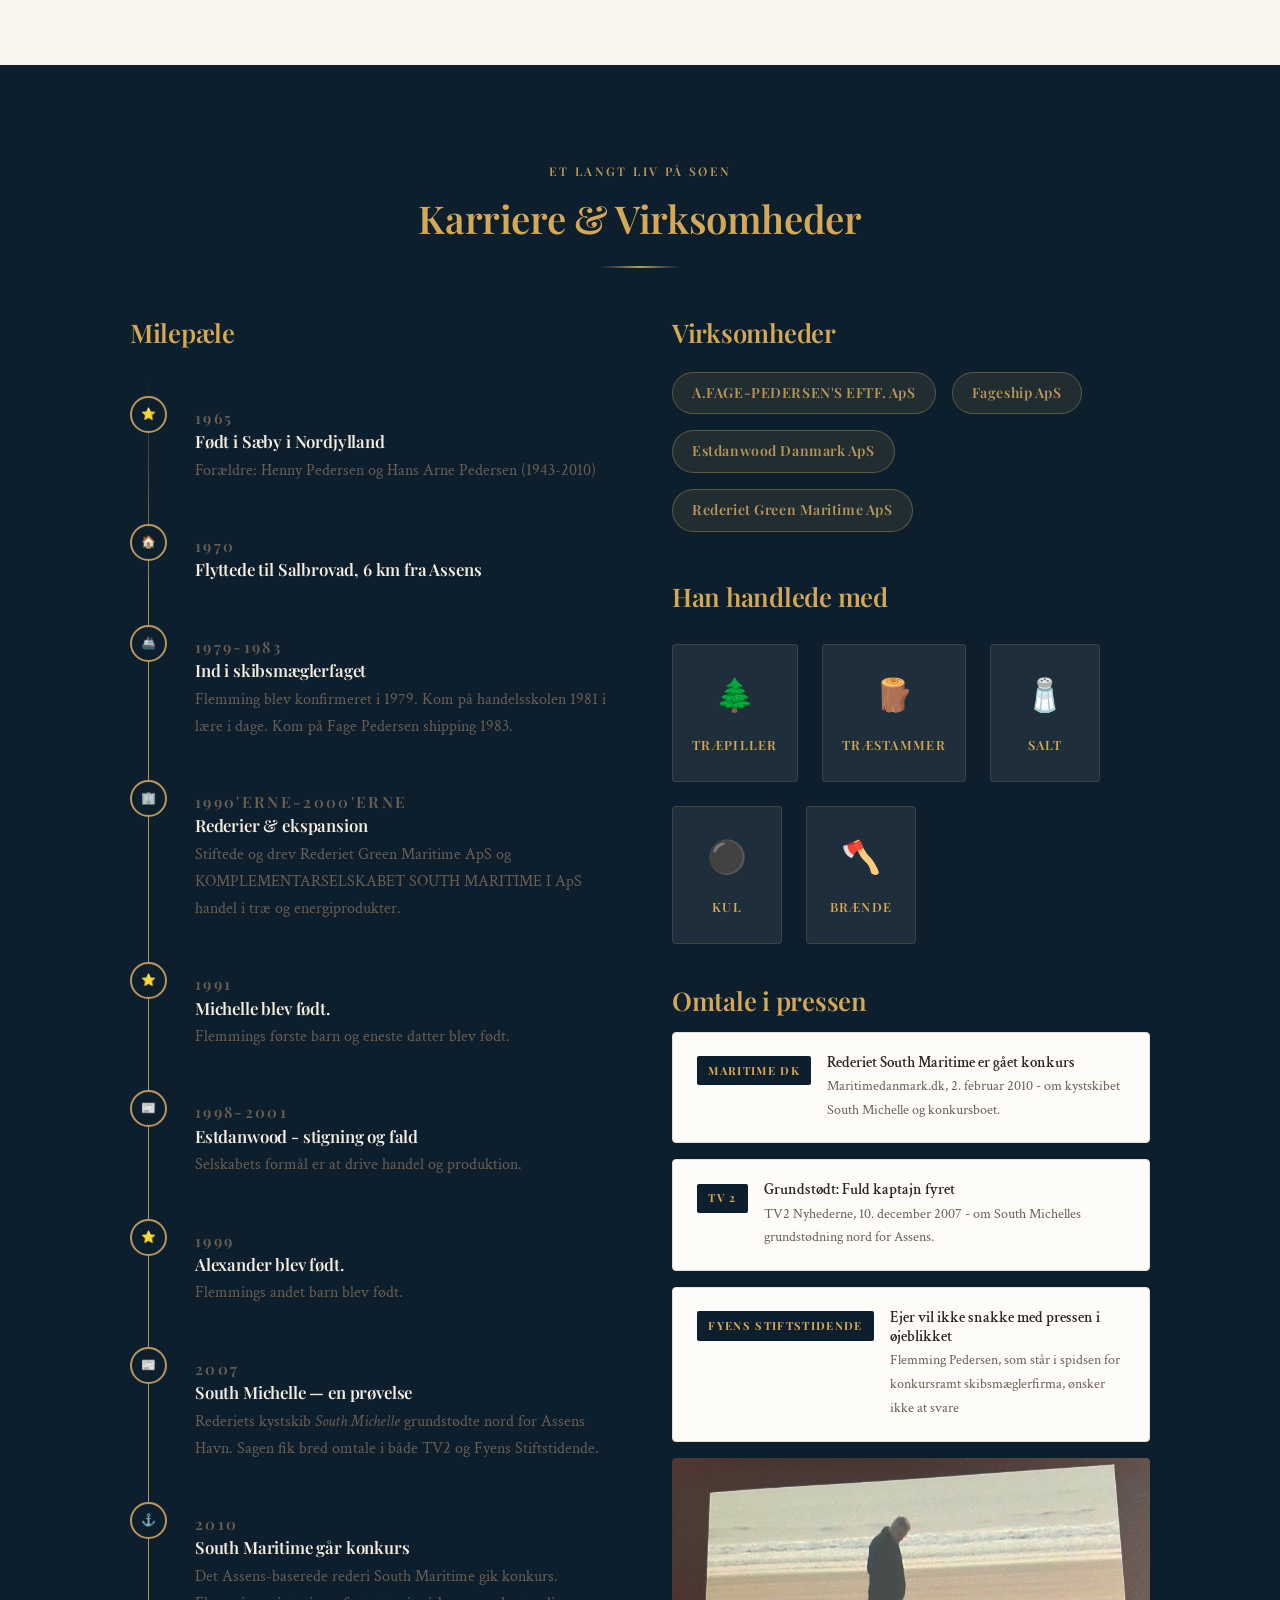
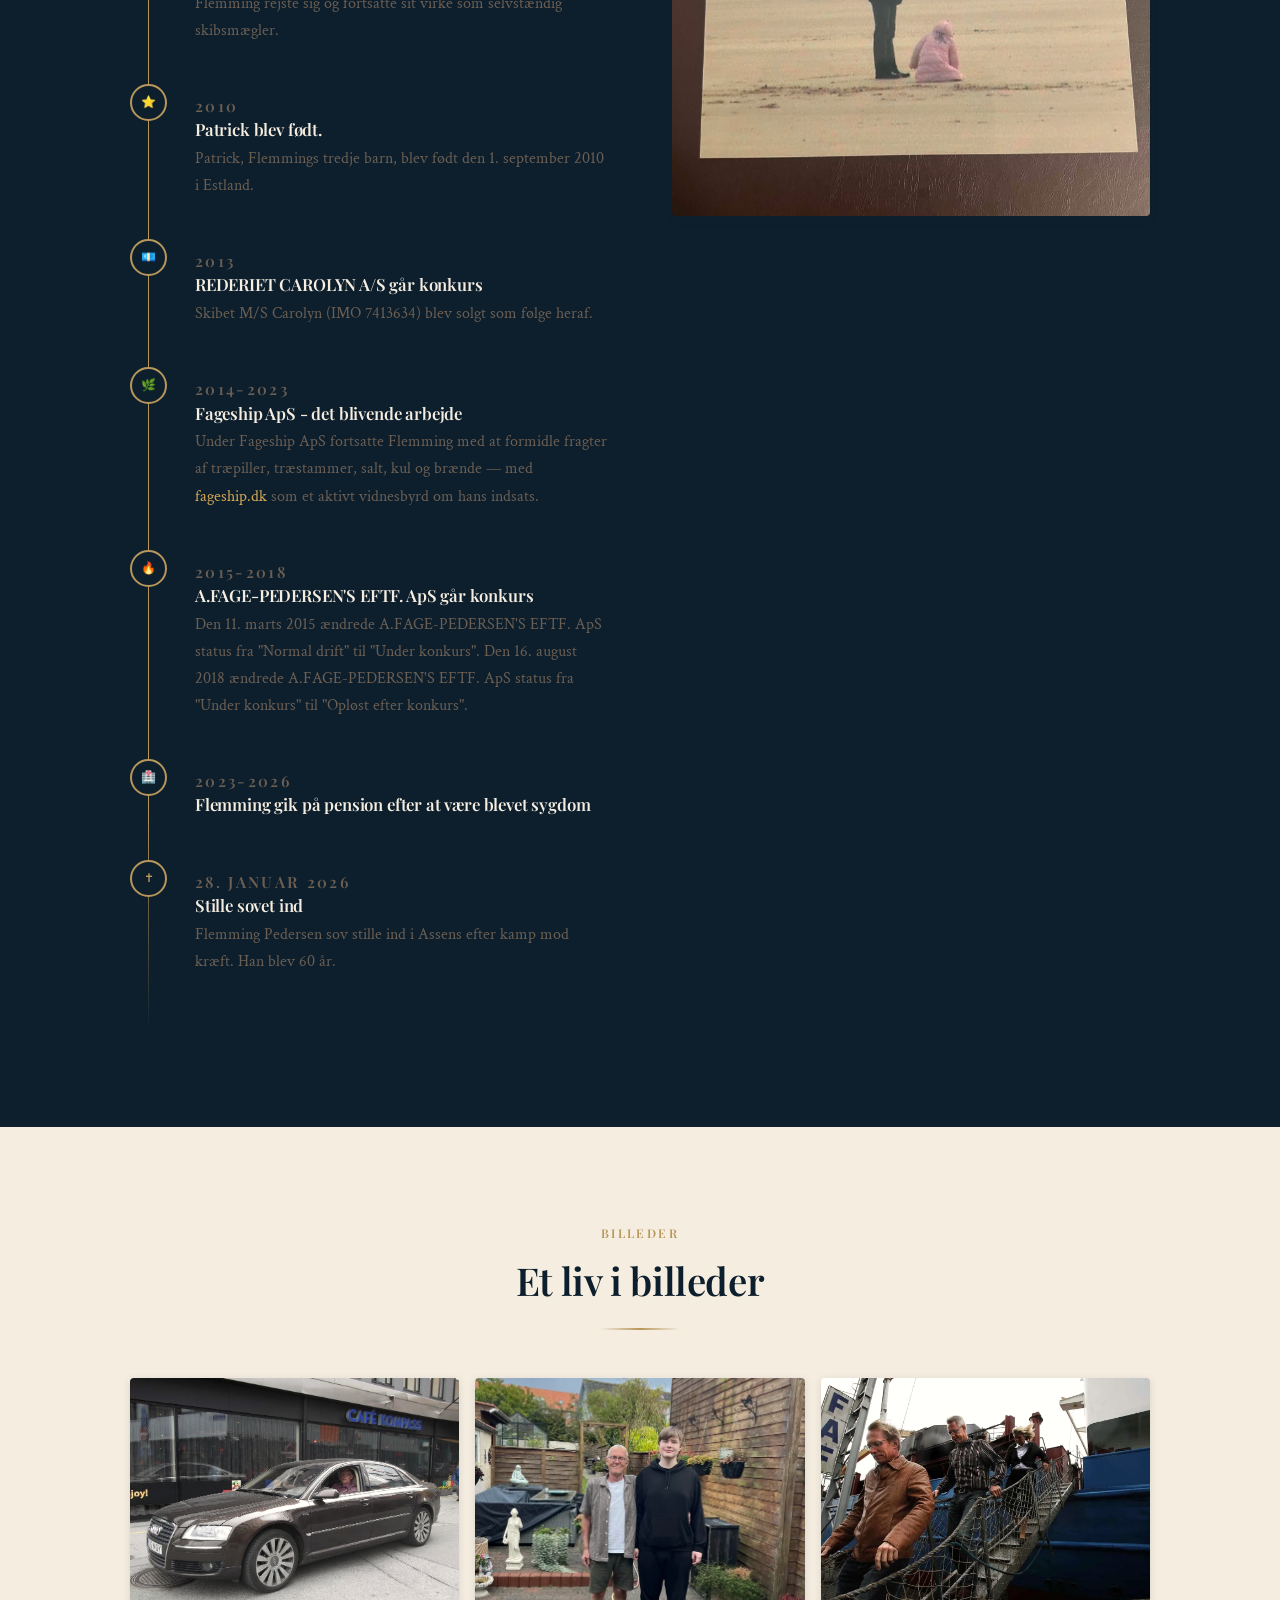
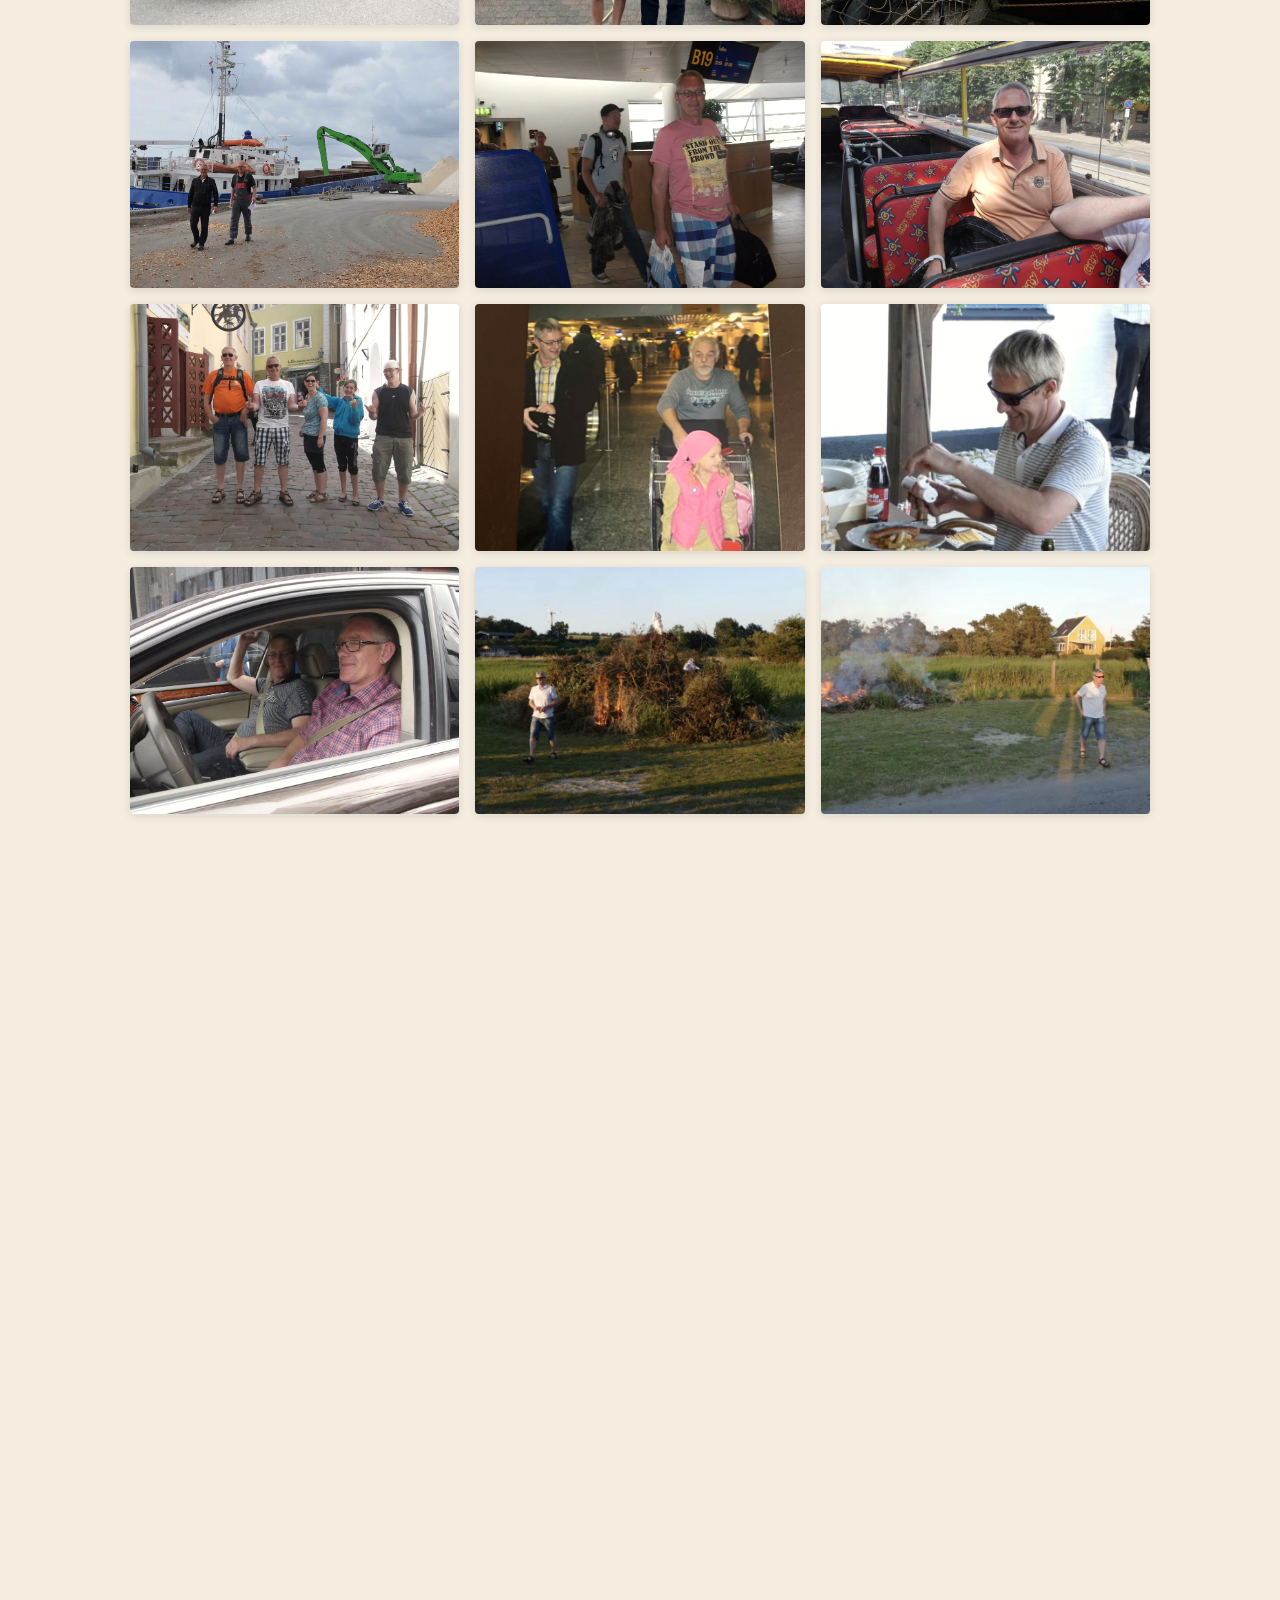
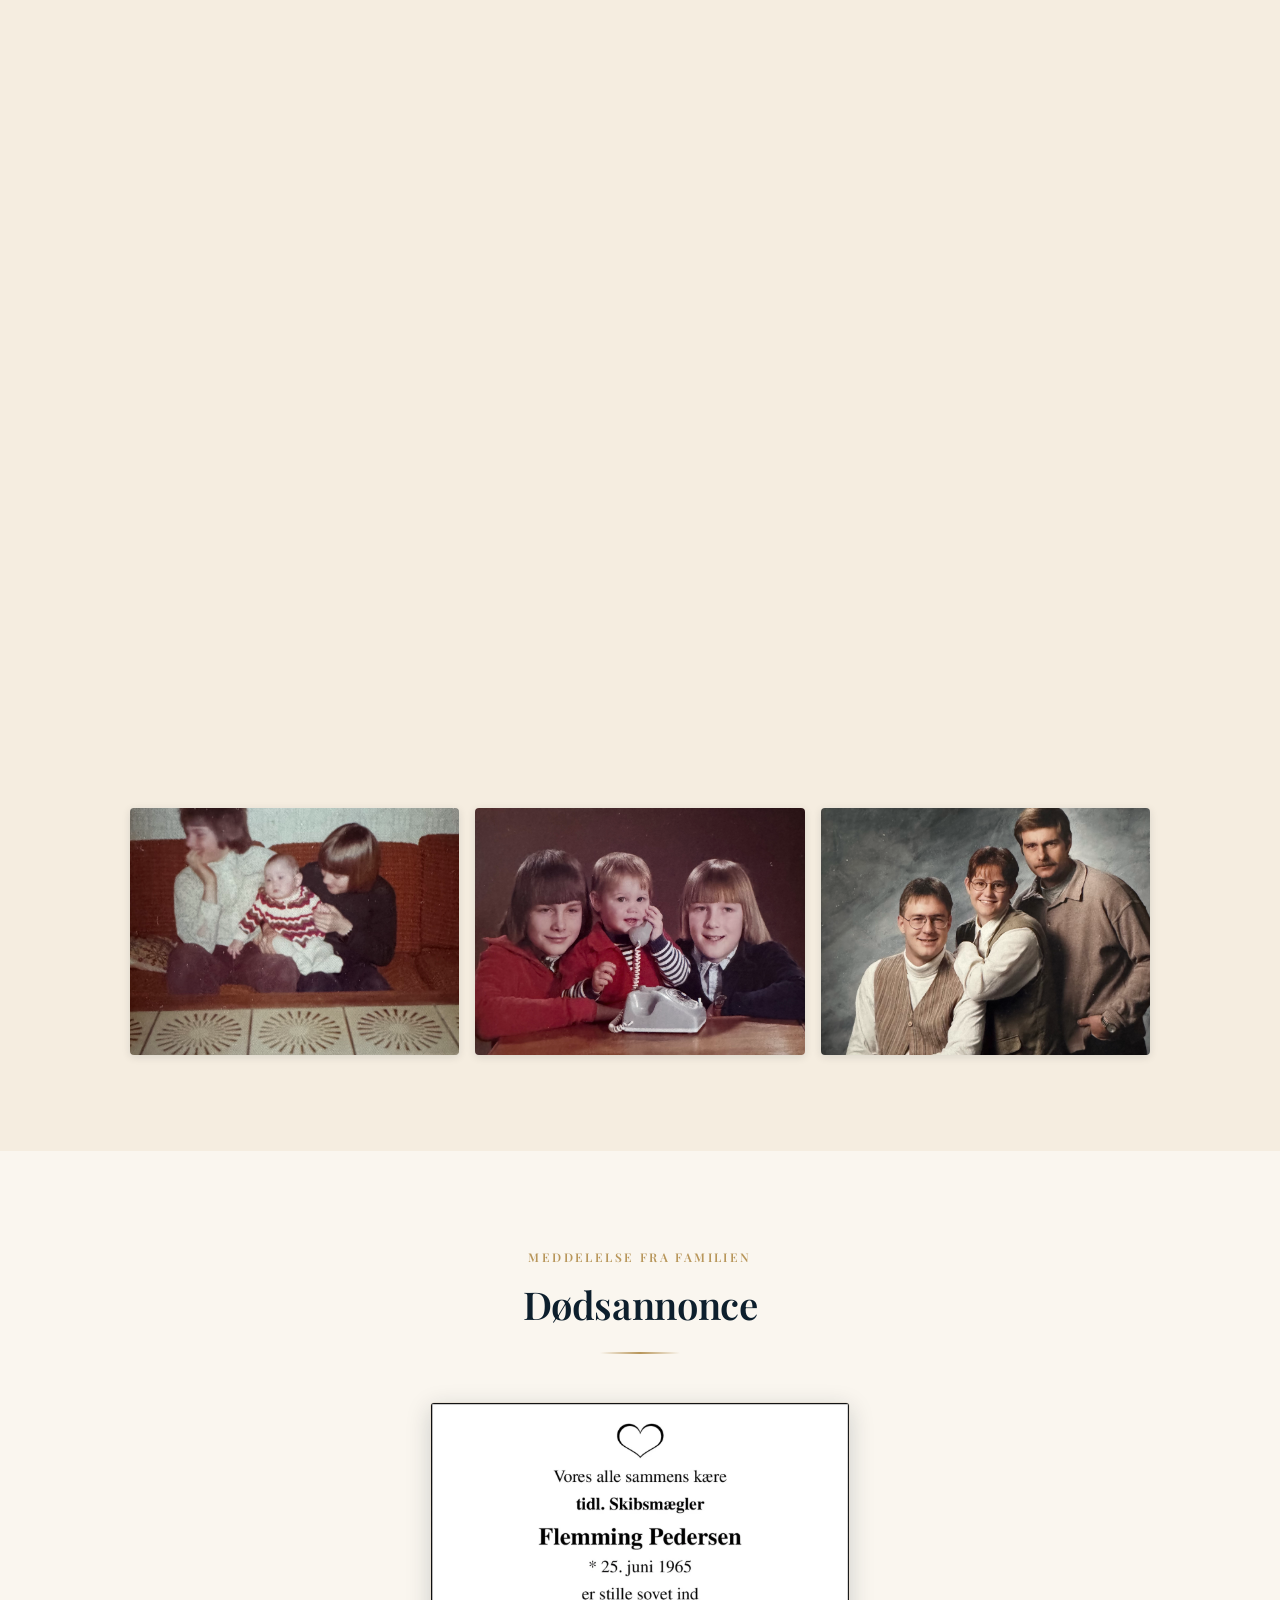
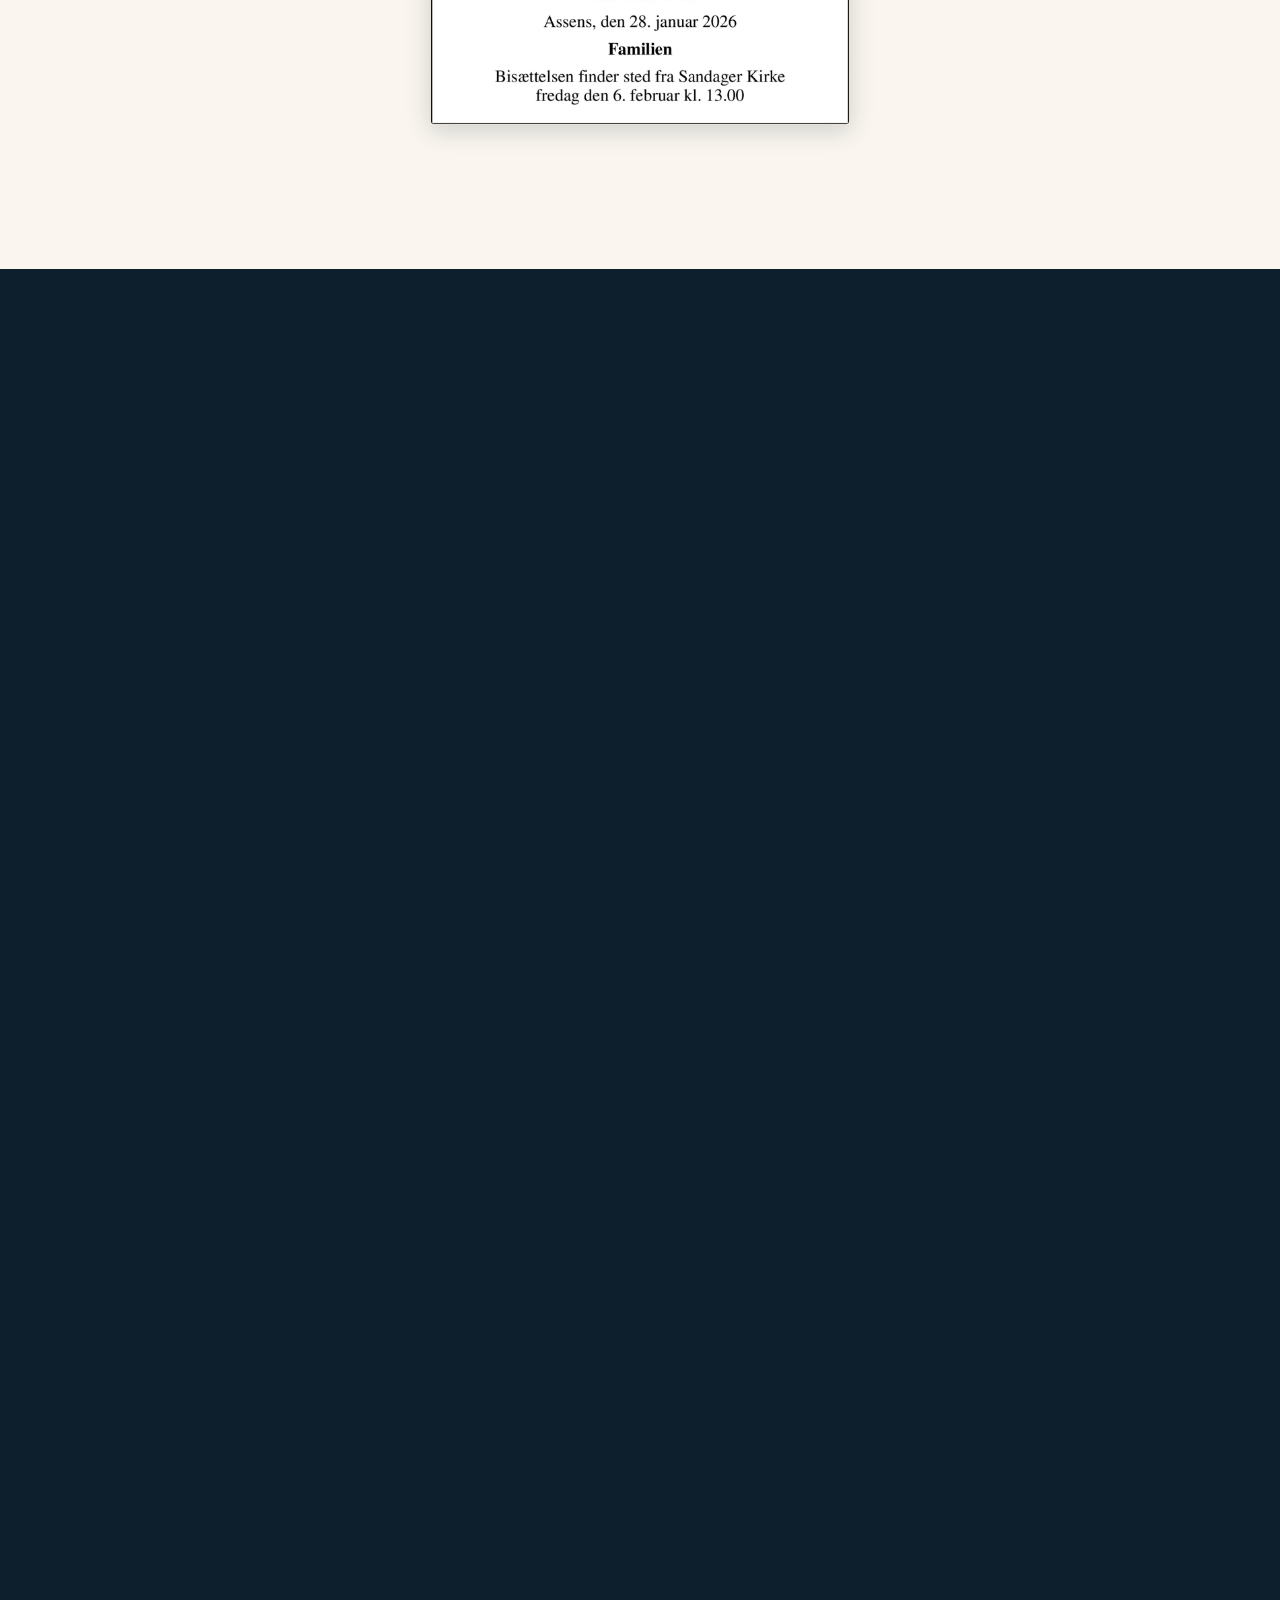
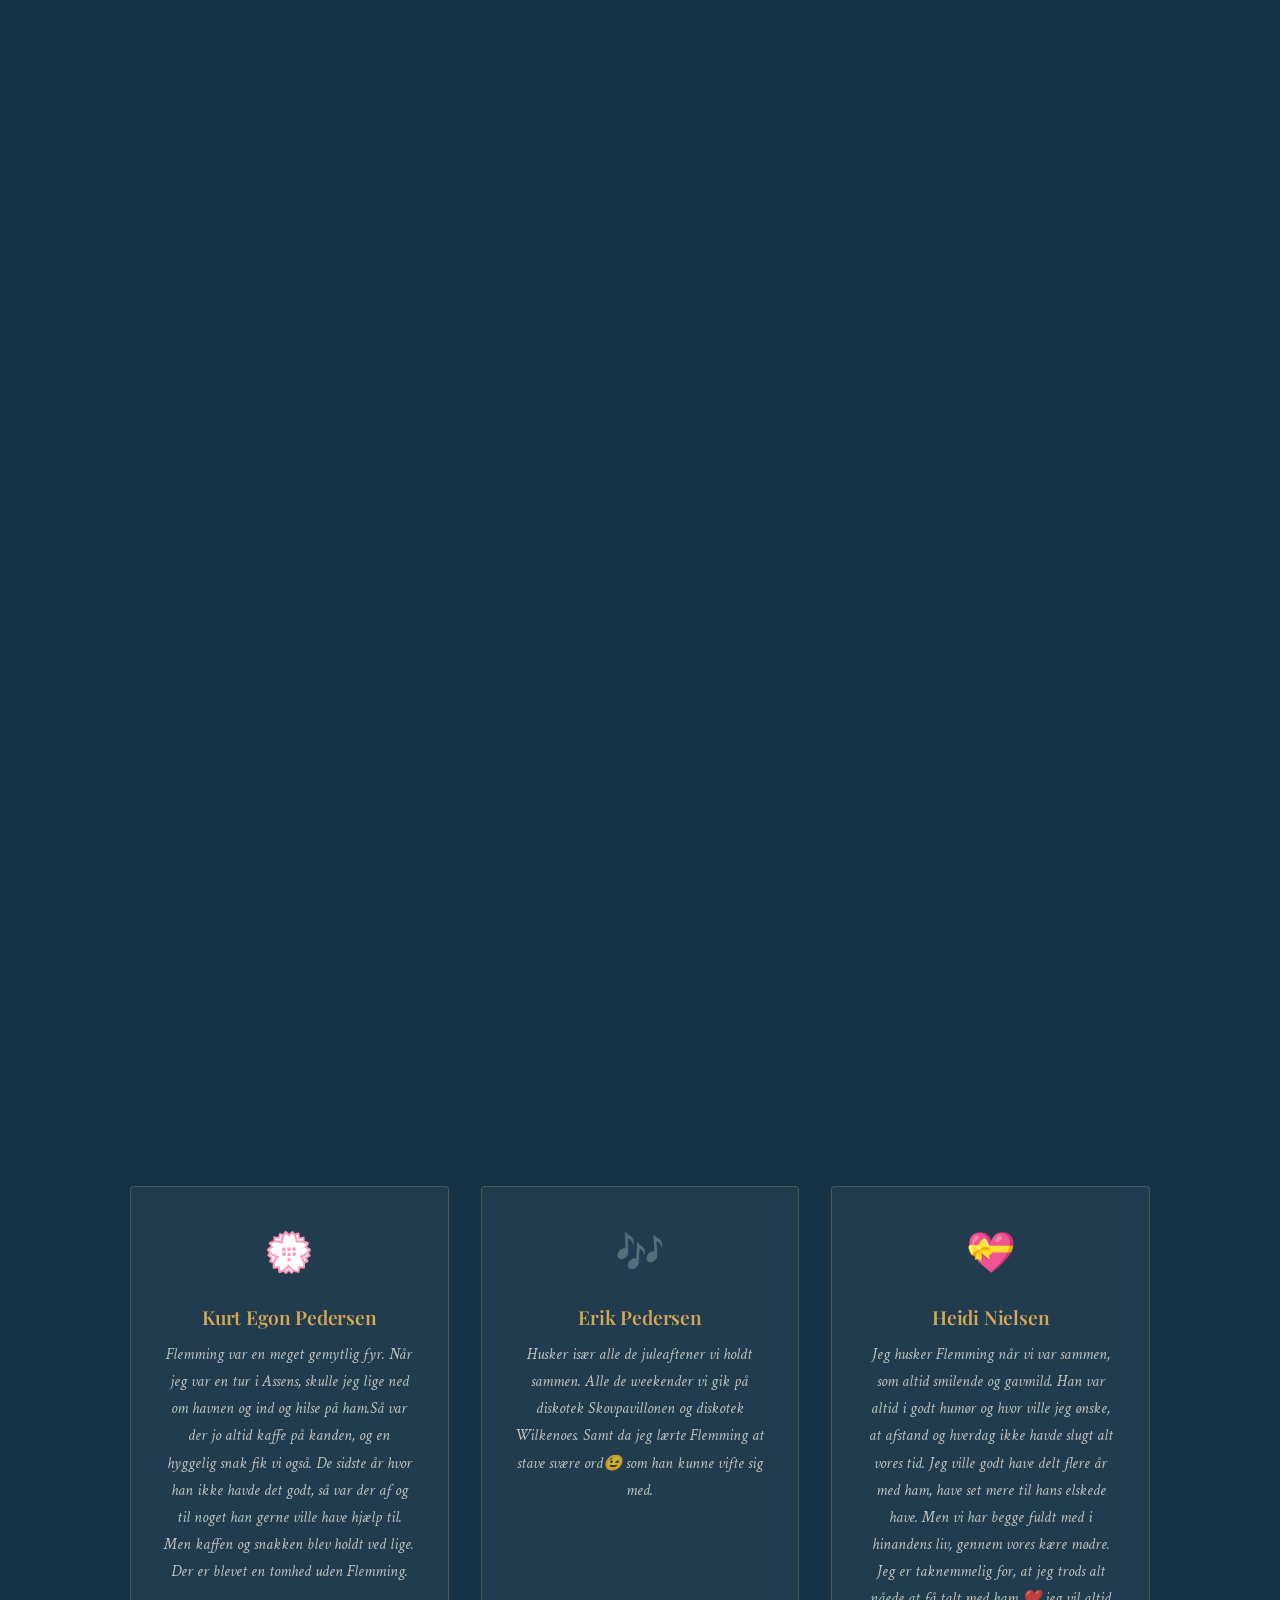
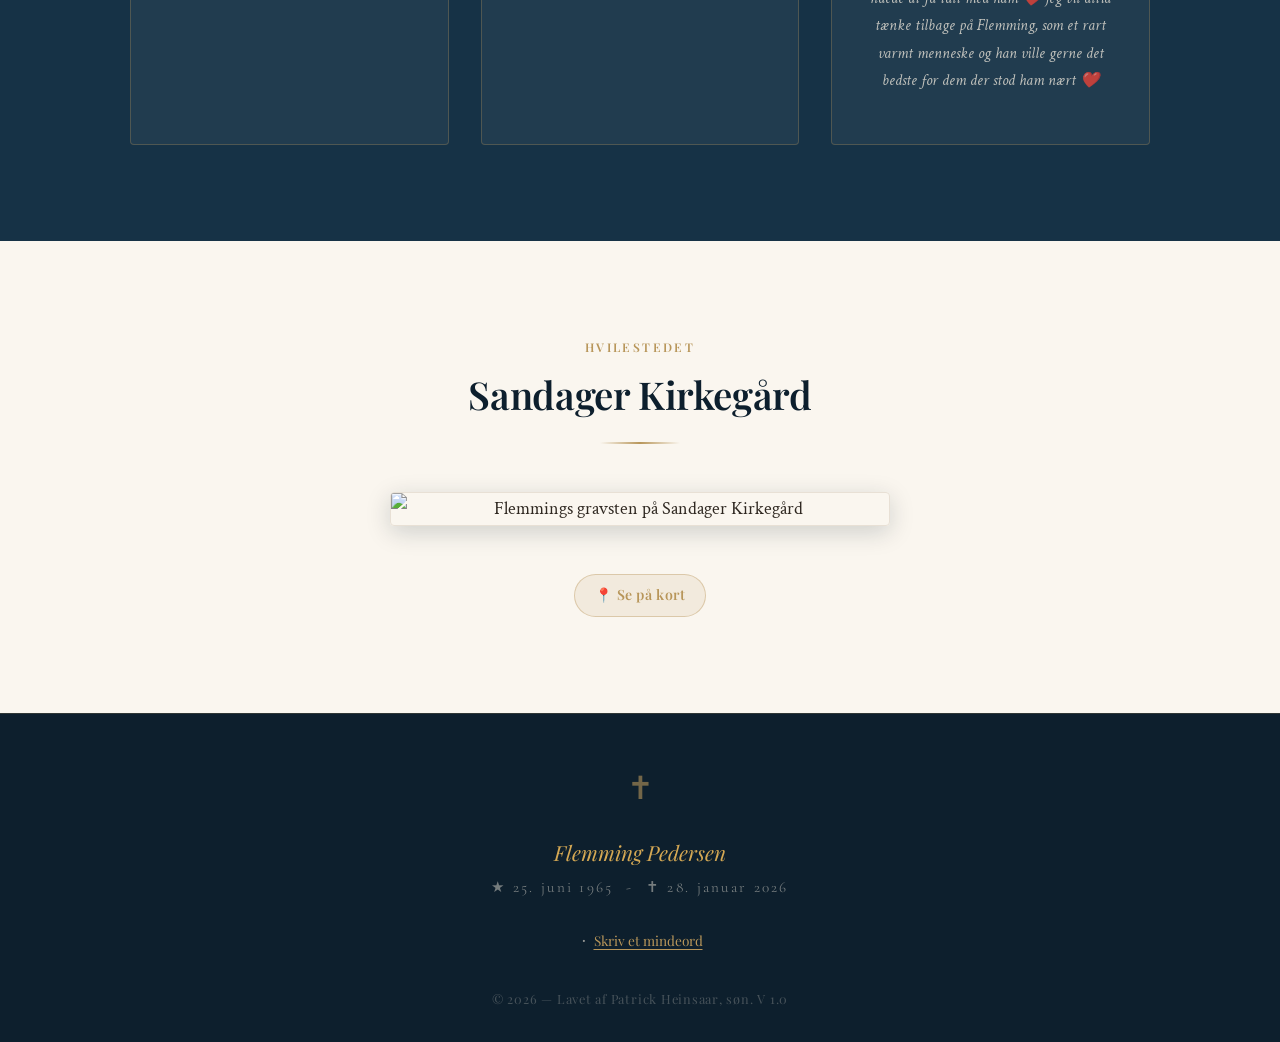
==== commit 5d019161: "Update index.html" ====
--- a/index.html
+++ b/index.html
@@ -559,7 +559,7 @@
           </div>
 
           <div class="gallery-item reveal">
-           <img src="images/fp3.png" style="object-position: center 45%;" />
+           <img src="images/fp3.png" style="object-position: center 30%;" />
           <div class="gallery-caption">
           </div>
           </div>
@@ -577,13 +577,13 @@
           </div>
           
           <div class="gallery-item reveal">
-          <img src="images/fp6.png" alt="Flemming"/>
+          <img src="images/fp6.png" style="object-position: center 15%;" />
           <div class="gallery-caption">
           </div>
           </div>
           
           <div class="gallery-item reveal">
-             <img src="images/fp7.png" style="object-position: center 25%;" />
+             <img src="images/fp7.png" style="object-position: center 15%;" />
             <div class="gallery-caption">
             </div>
             </div>
@@ -613,7 +613,7 @@
                     </div>
 
                     <div class="gallery-item reveal">
-                       <img src="images/fp13.png" style="object-position: center 50%;" />
+                       <img src="images/fp13.png" style="object-position: center 10%;" />
                       <div class="gallery-caption">
                       </div>
                       </div>
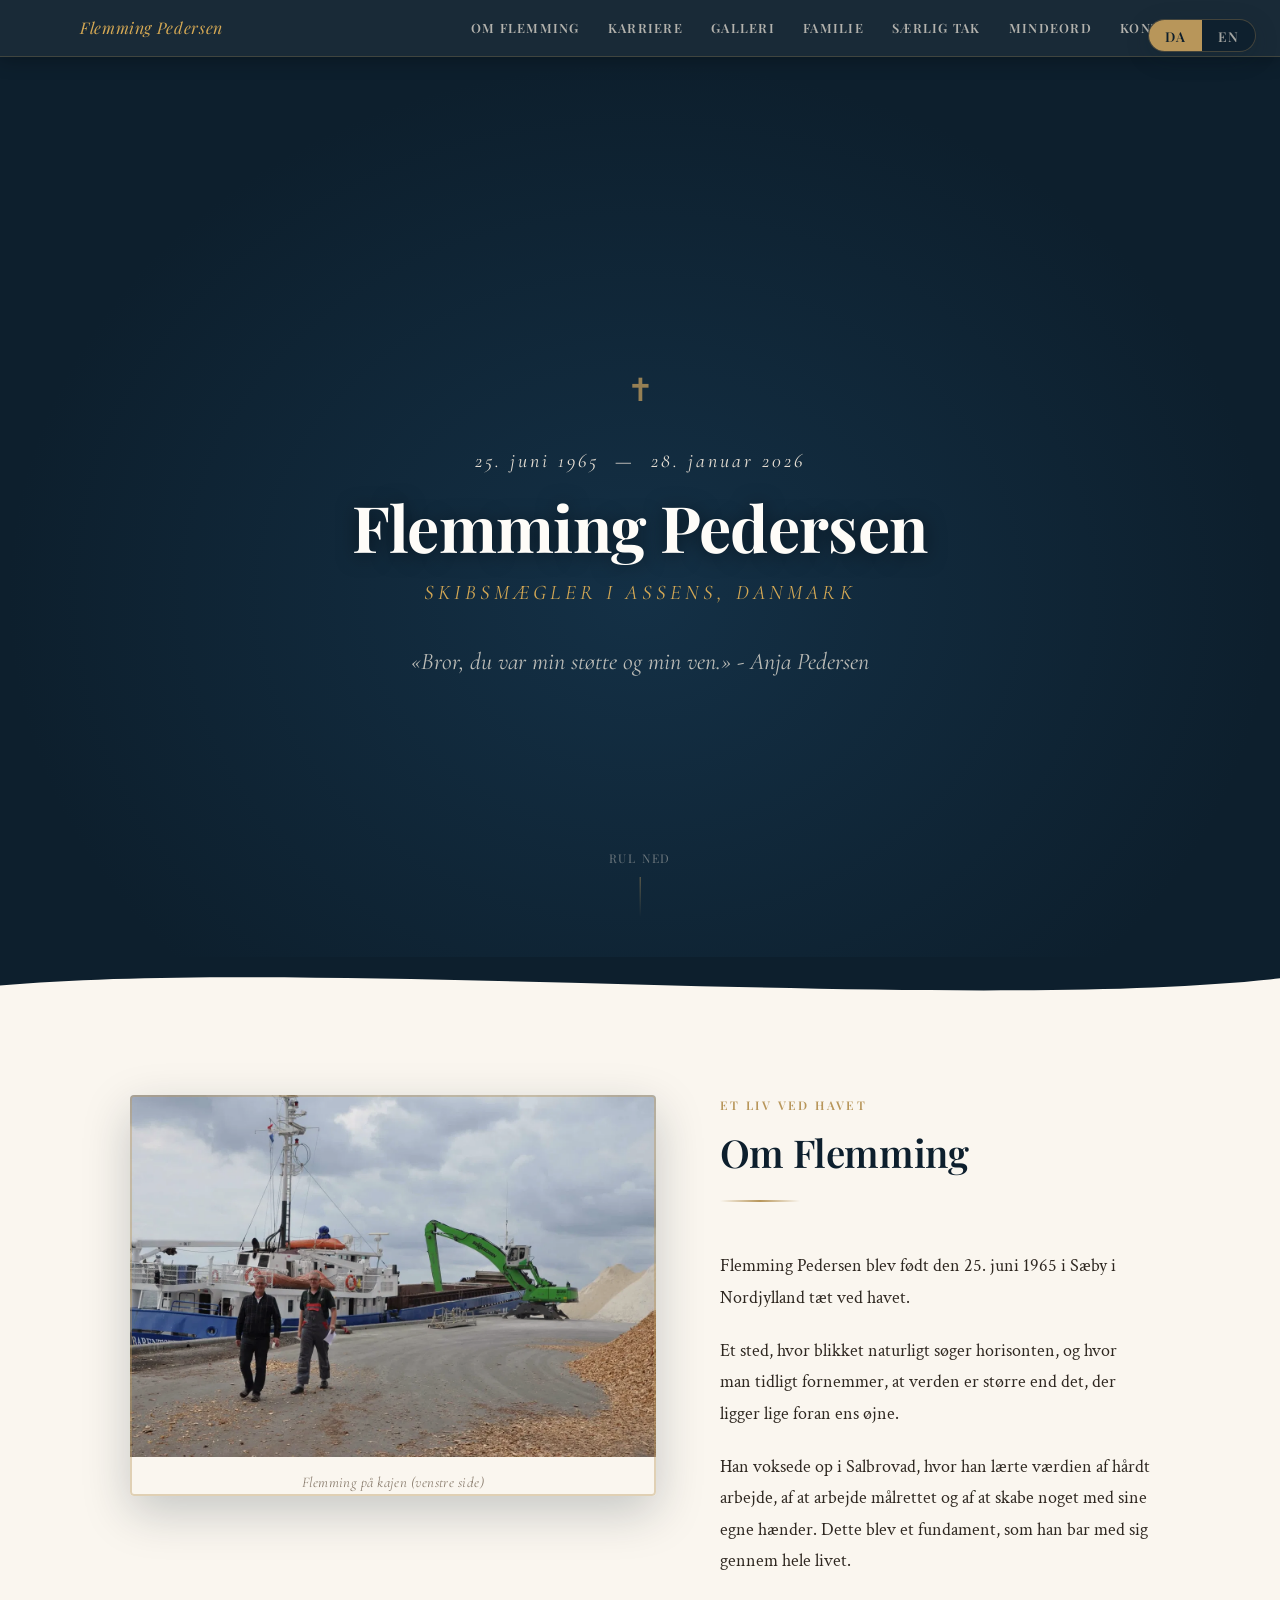
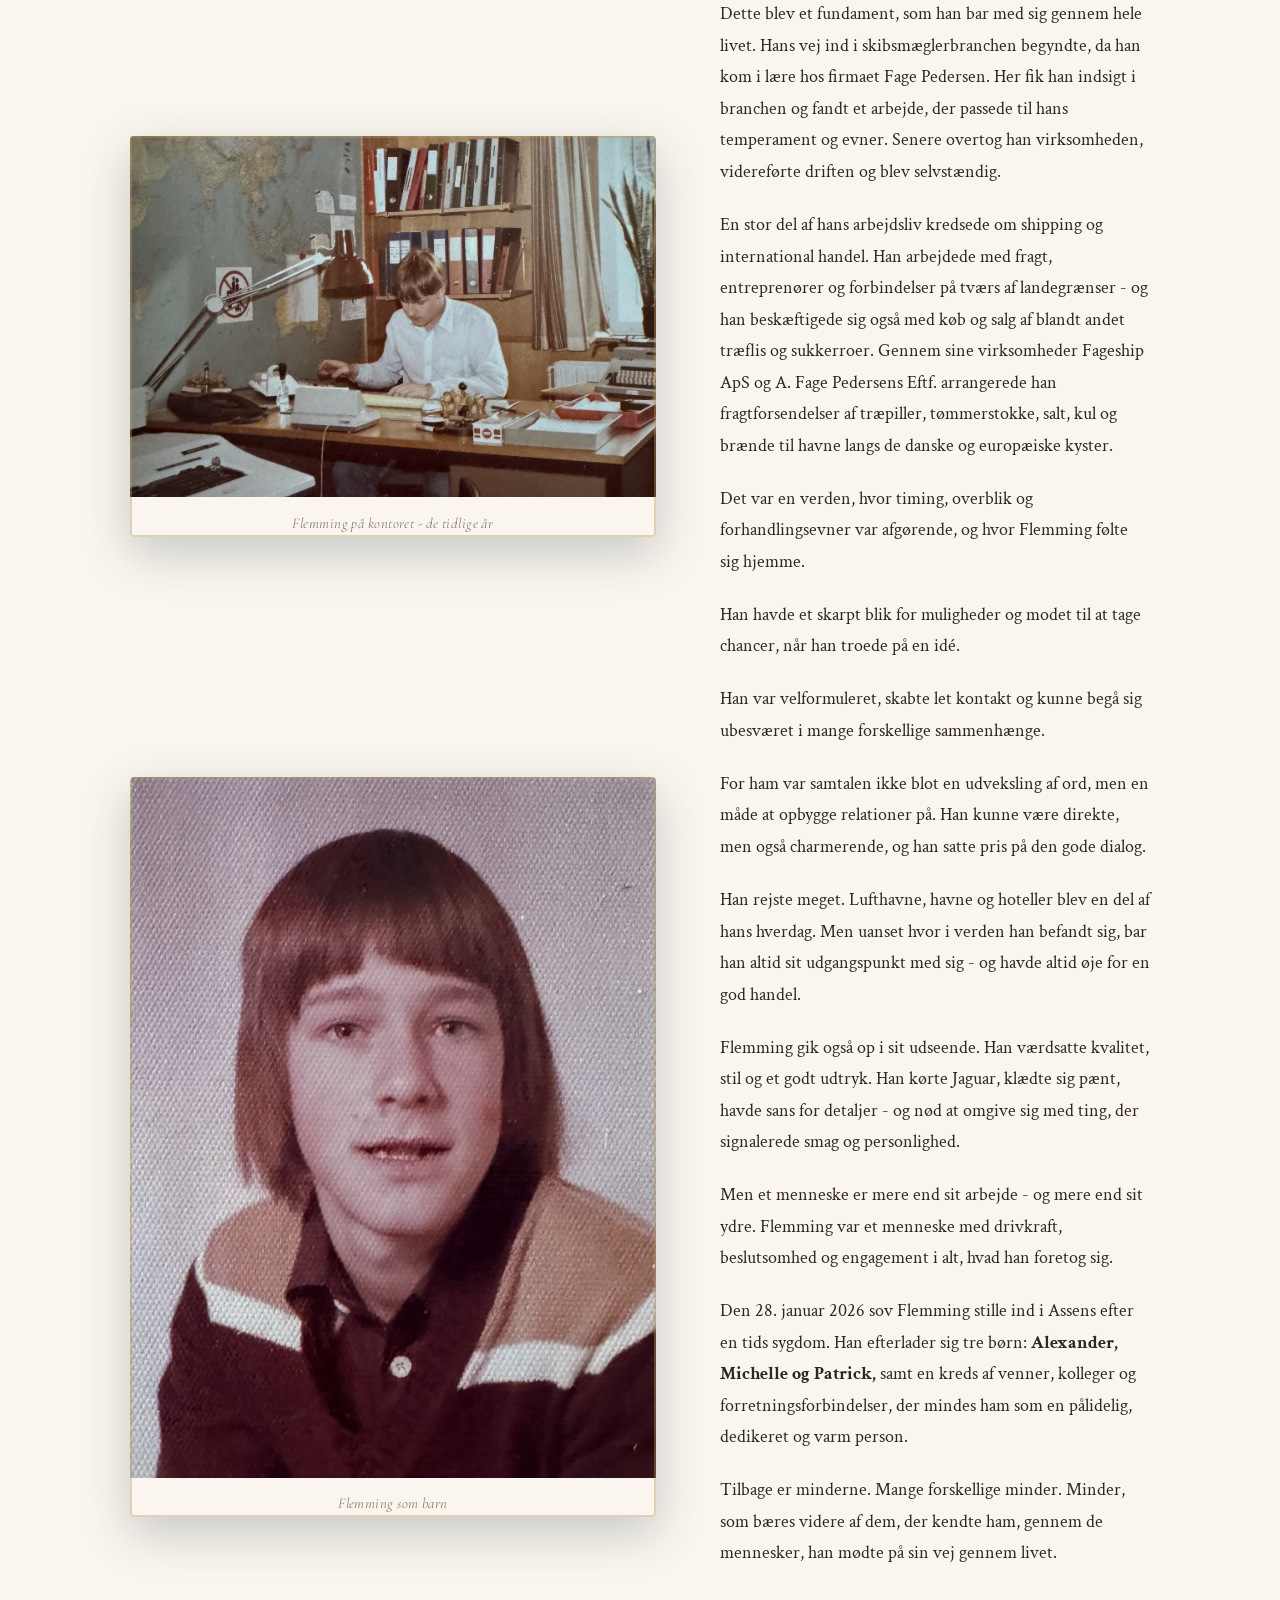
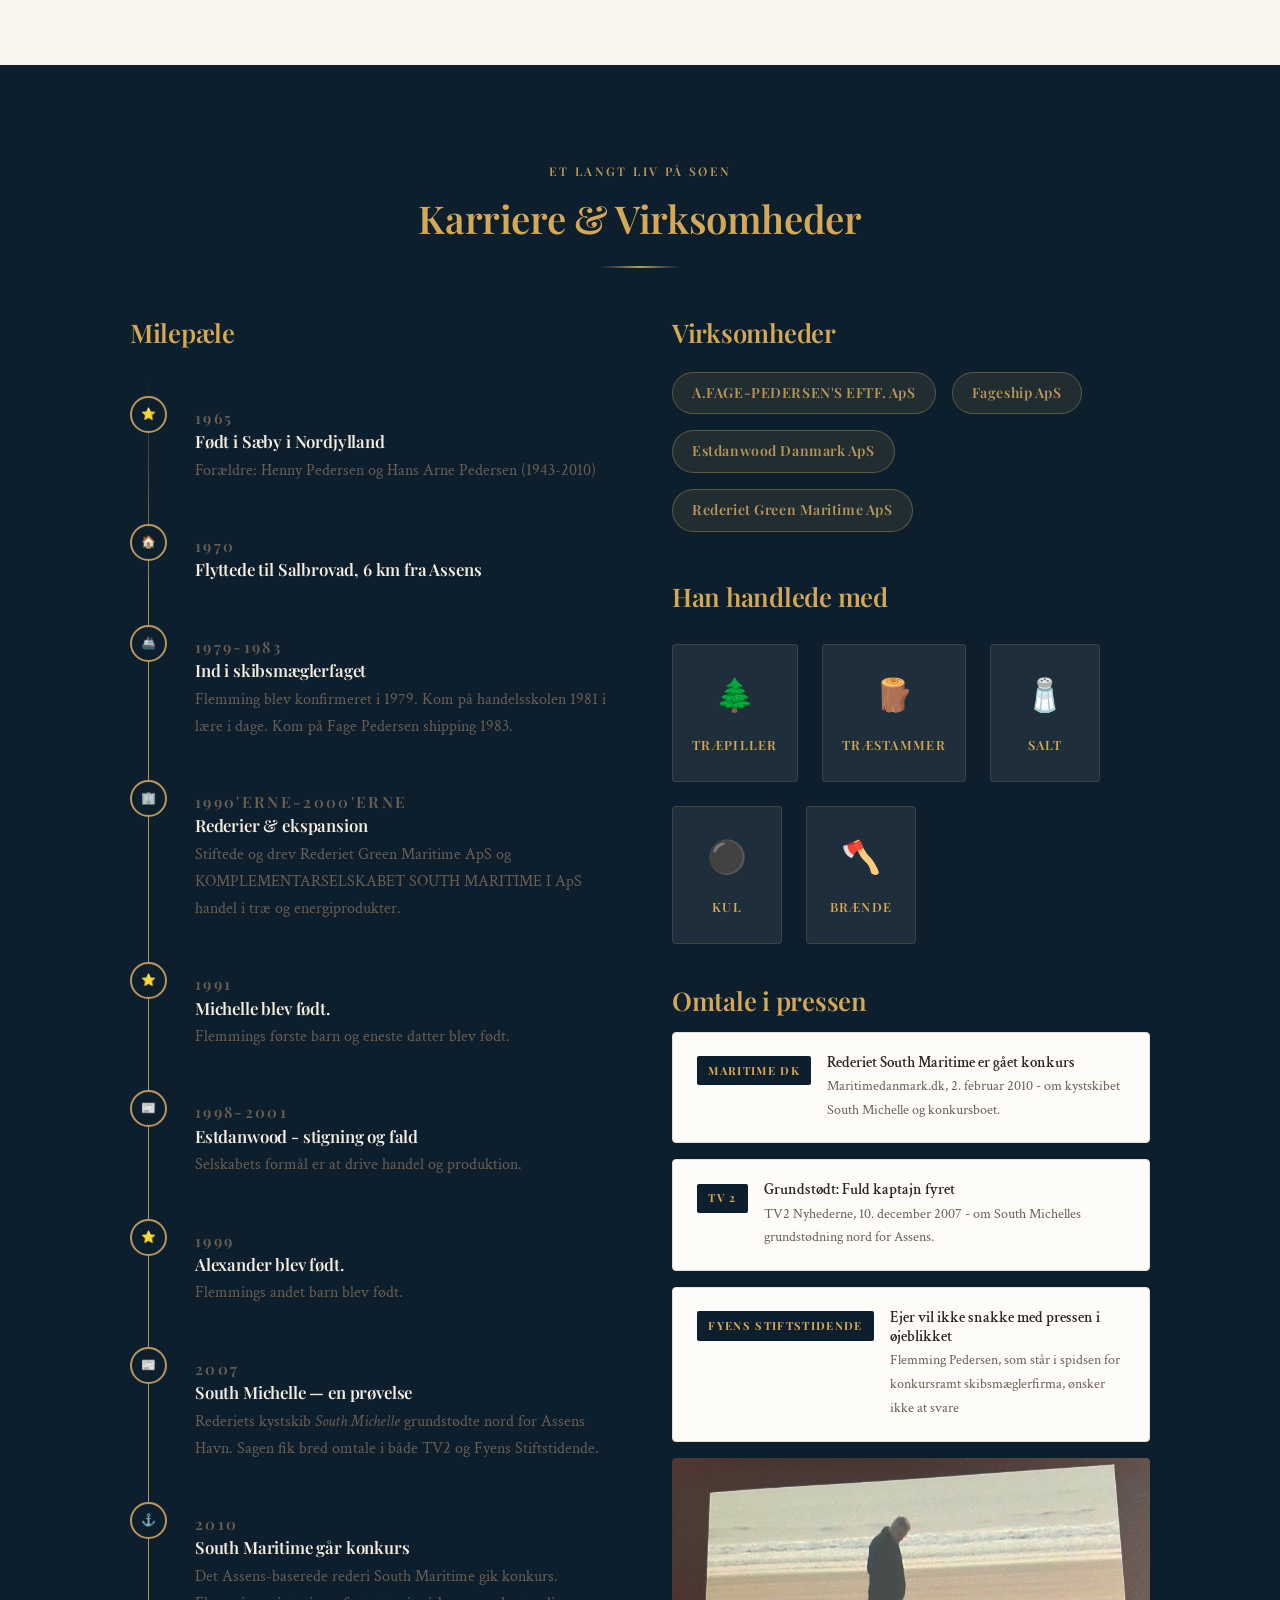
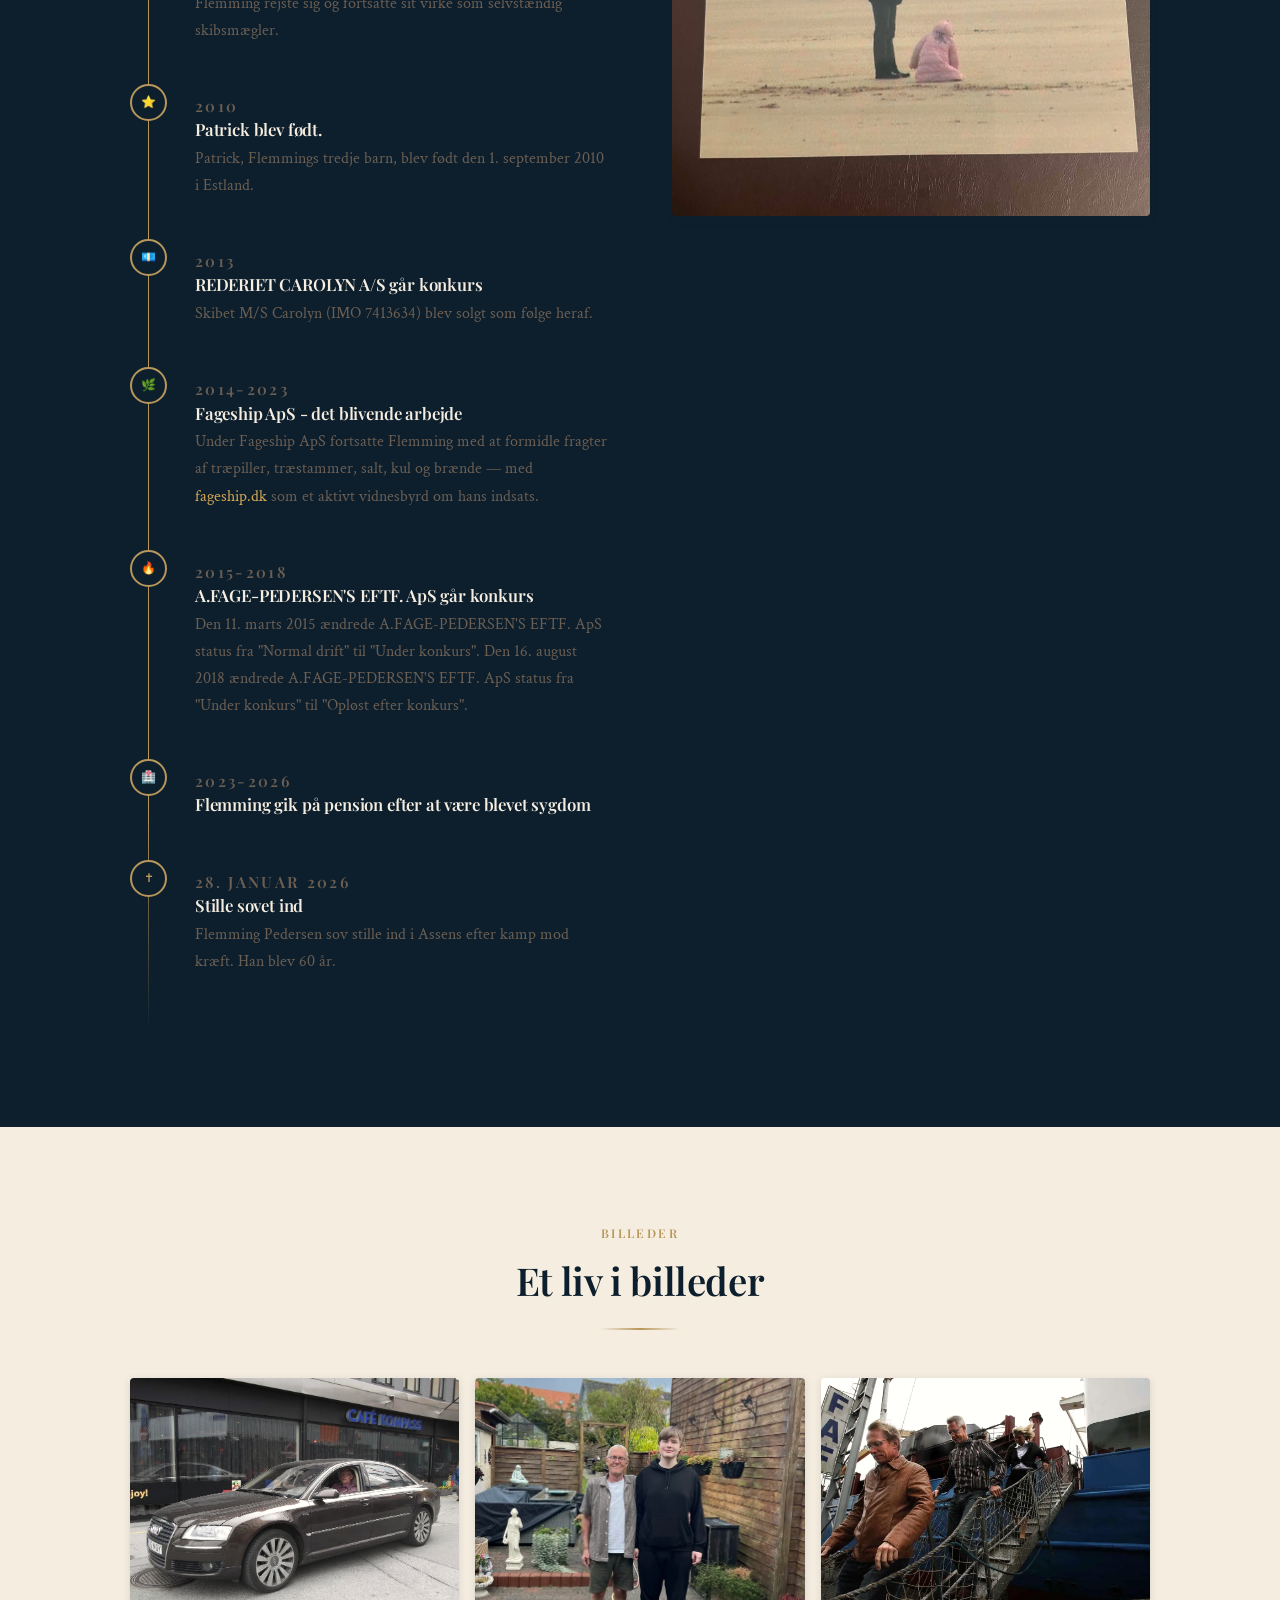
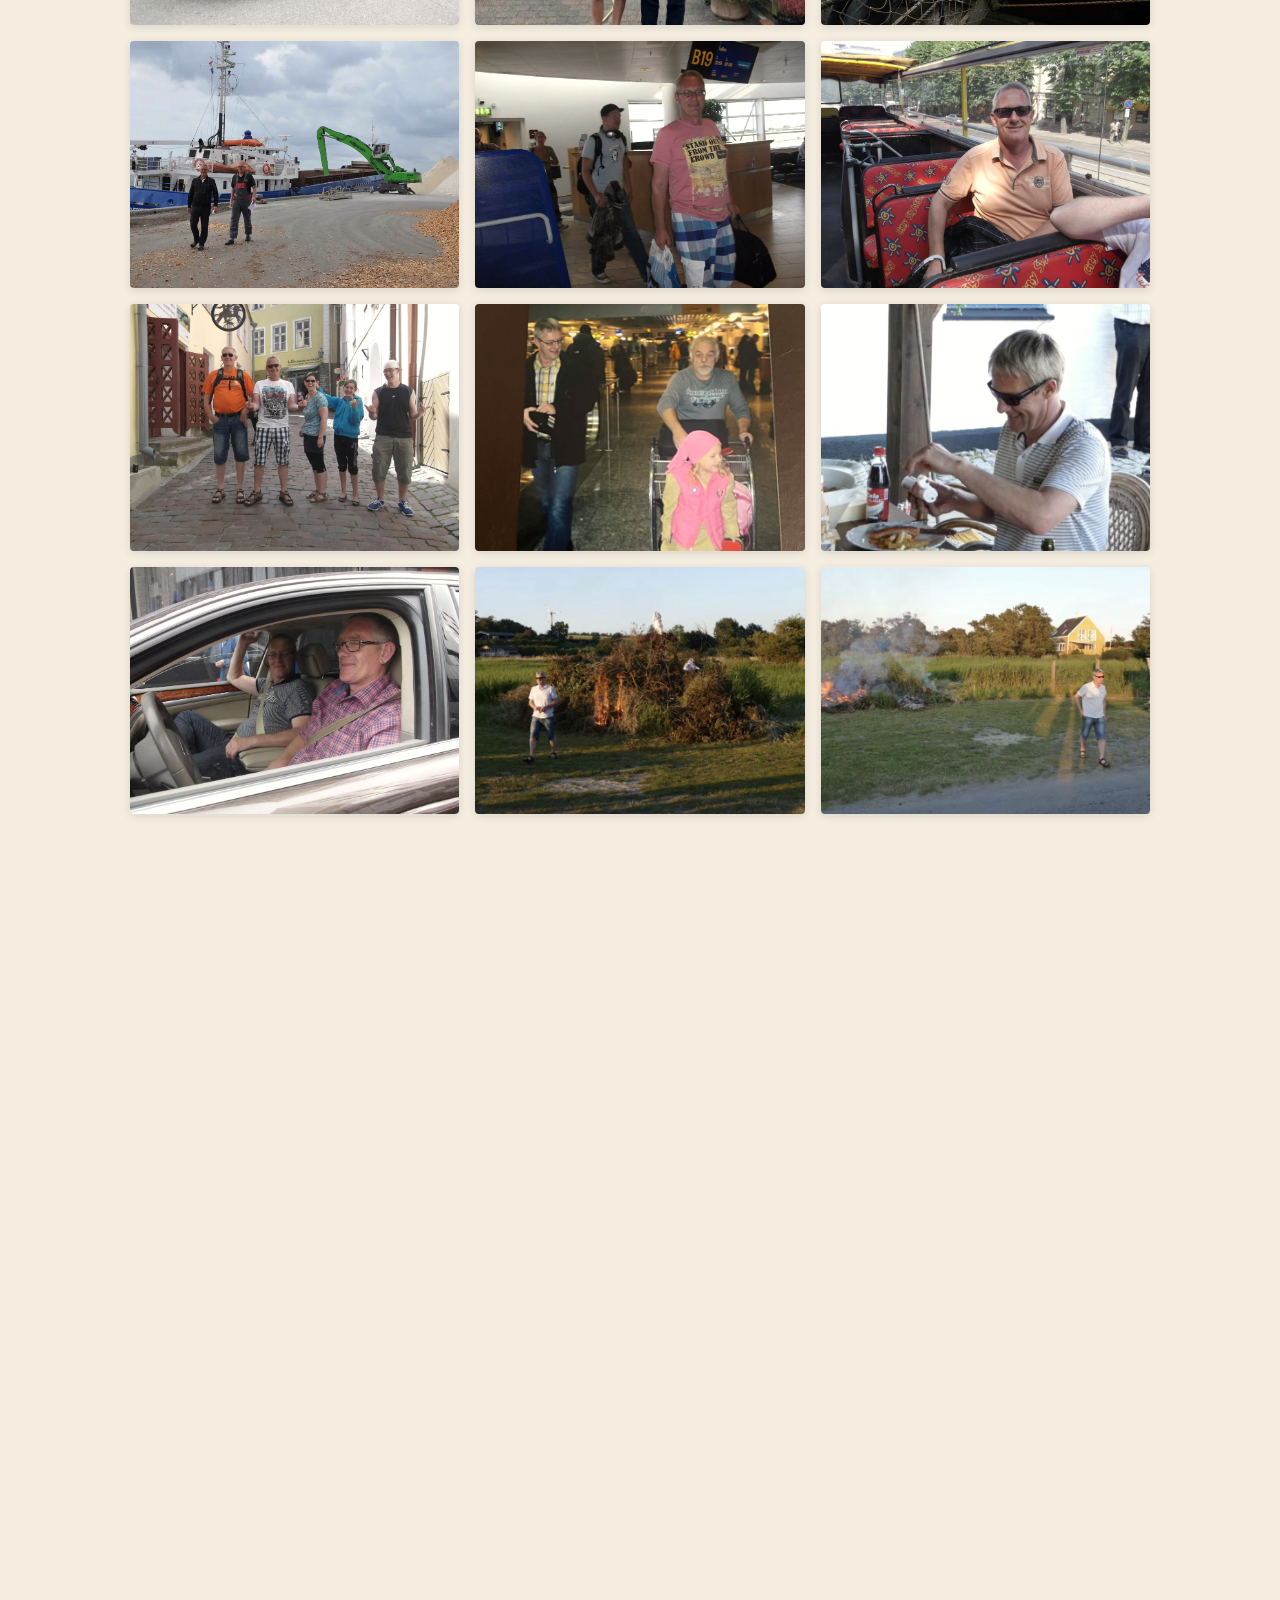
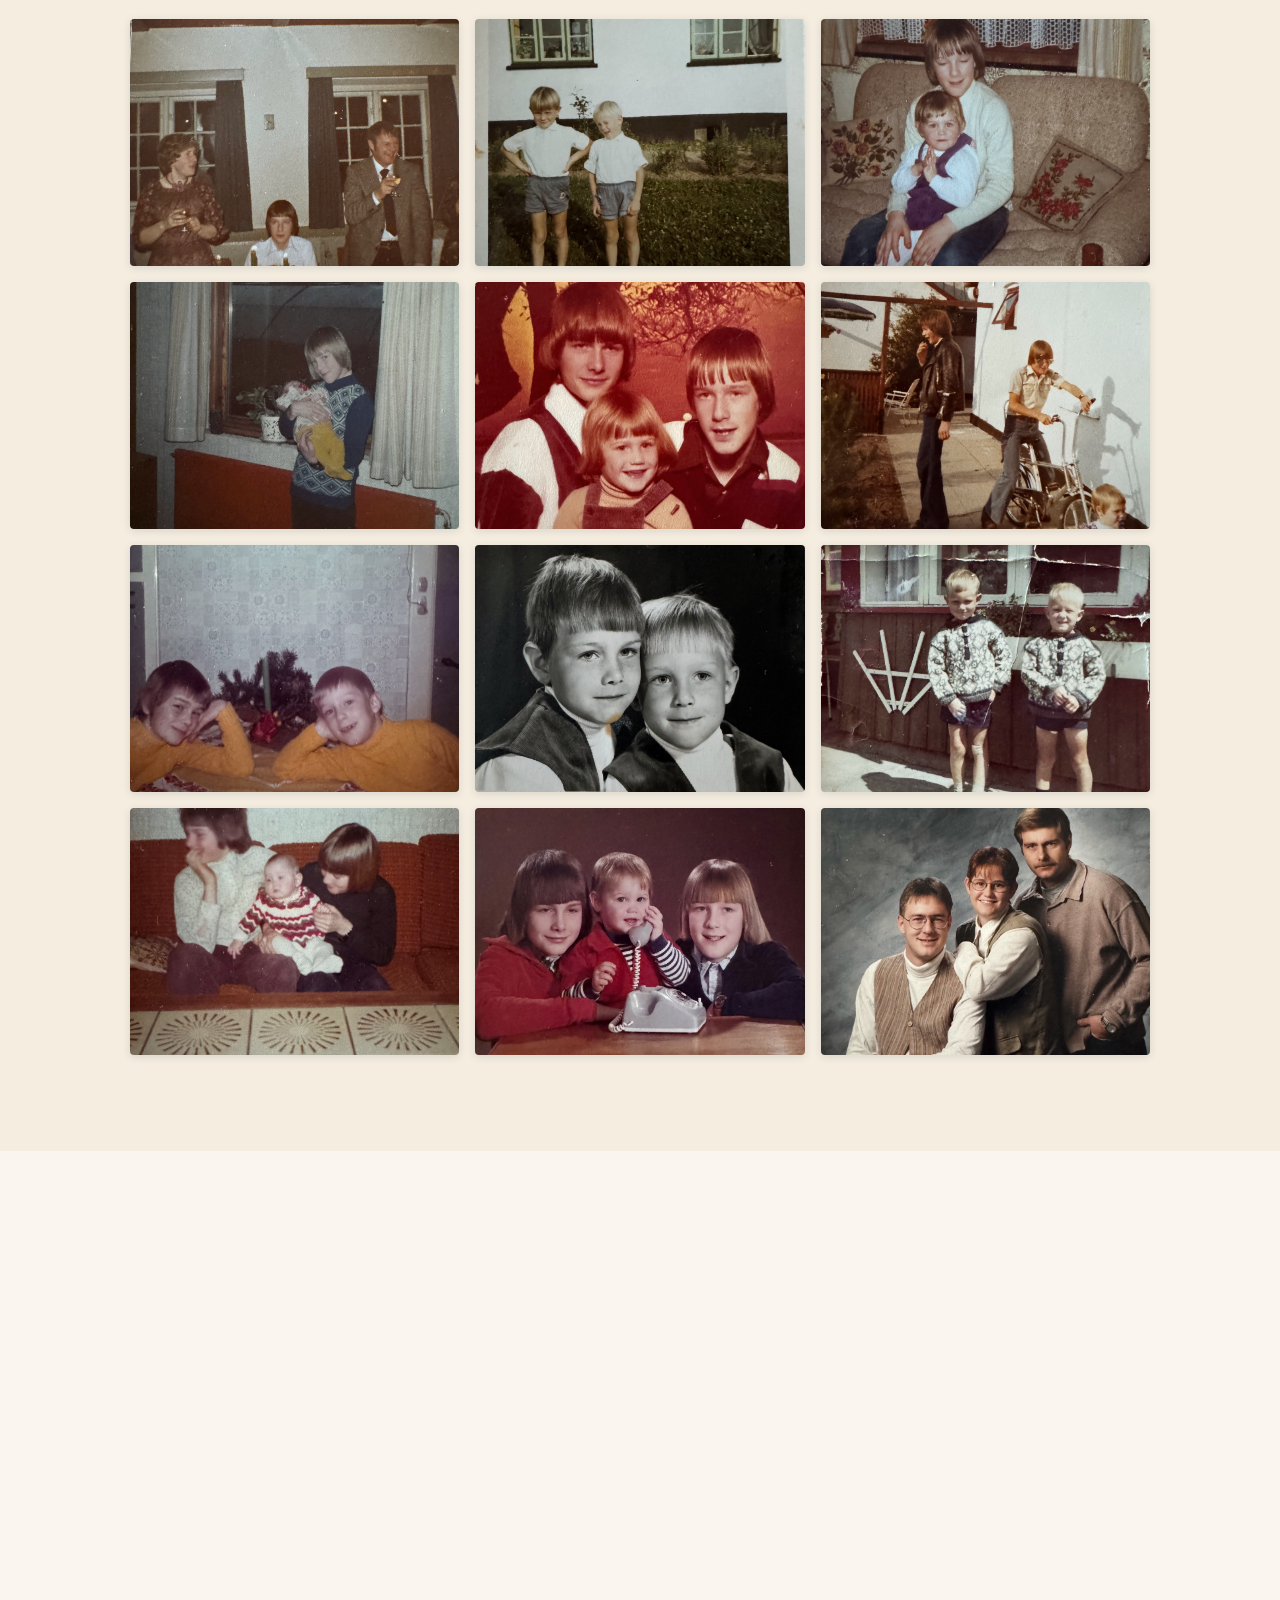
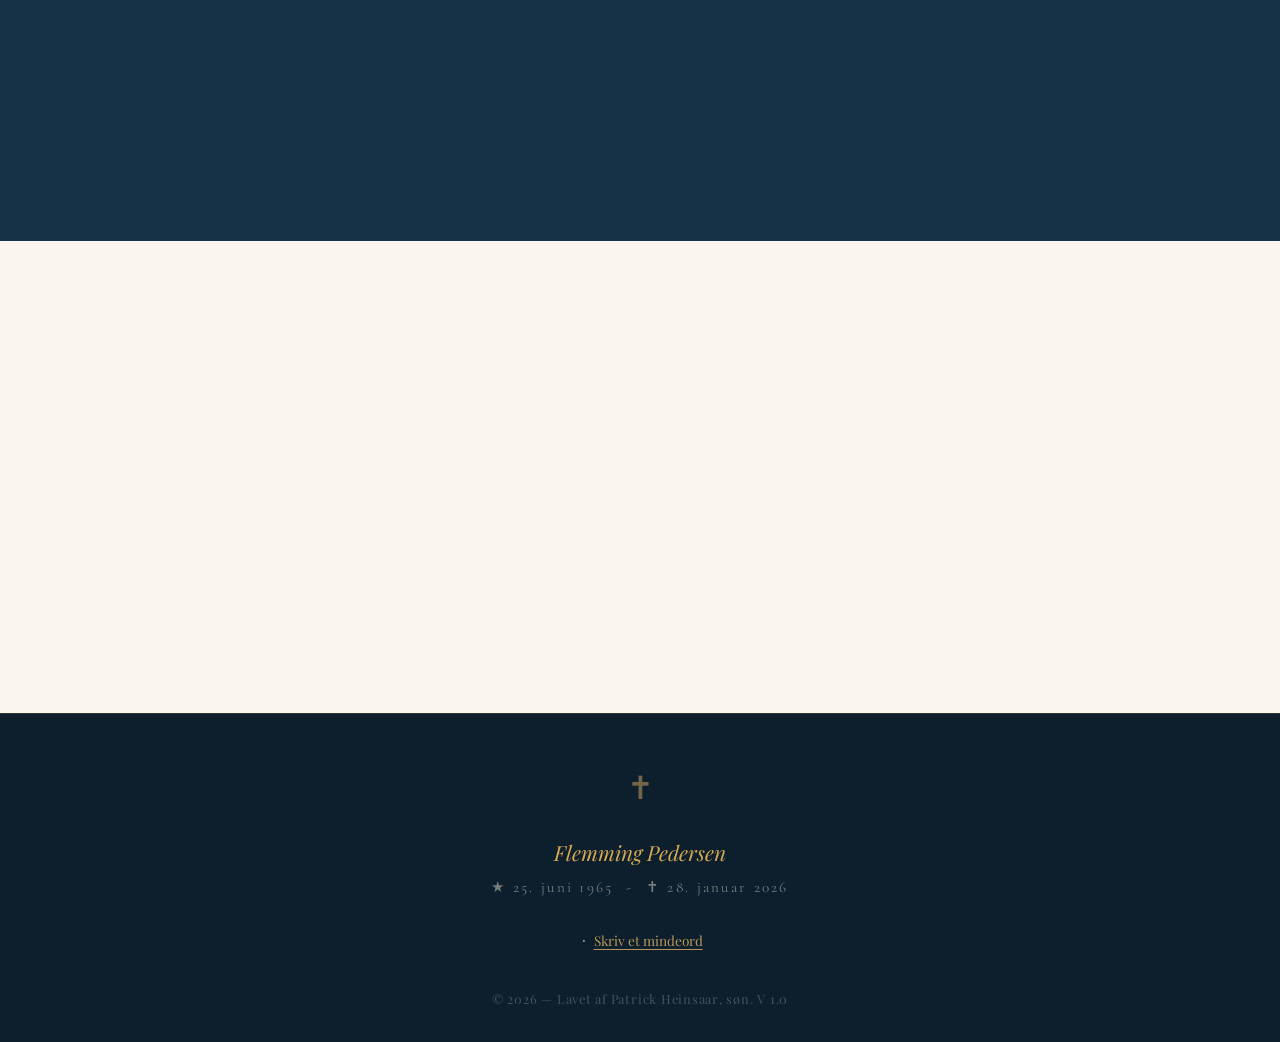
==== commit 8941aa96: "Update index.html" ====
--- a/index.html
+++ b/index.html
@@ -984,7 +984,7 @@
 
       <div class="reveal">
         <div class="obituary-image-wrap" style="max-width: 500px;">
-          <img src="images/gravestone.png" alt="Flemmings gravsten på Sandager Kirkegård" />
+          <img src="images/gravestone2.png" alt="Flemmings gravsten på Sandager Kirkegård" />
         </div>
         <p style="margin-top: 1rem;">
           <a href="https://www.google.com/maps/search/Sandager+Kirke" target="_blank" rel="noopener" class="company-tag" style="display:inline-block; text-decoration:none;">
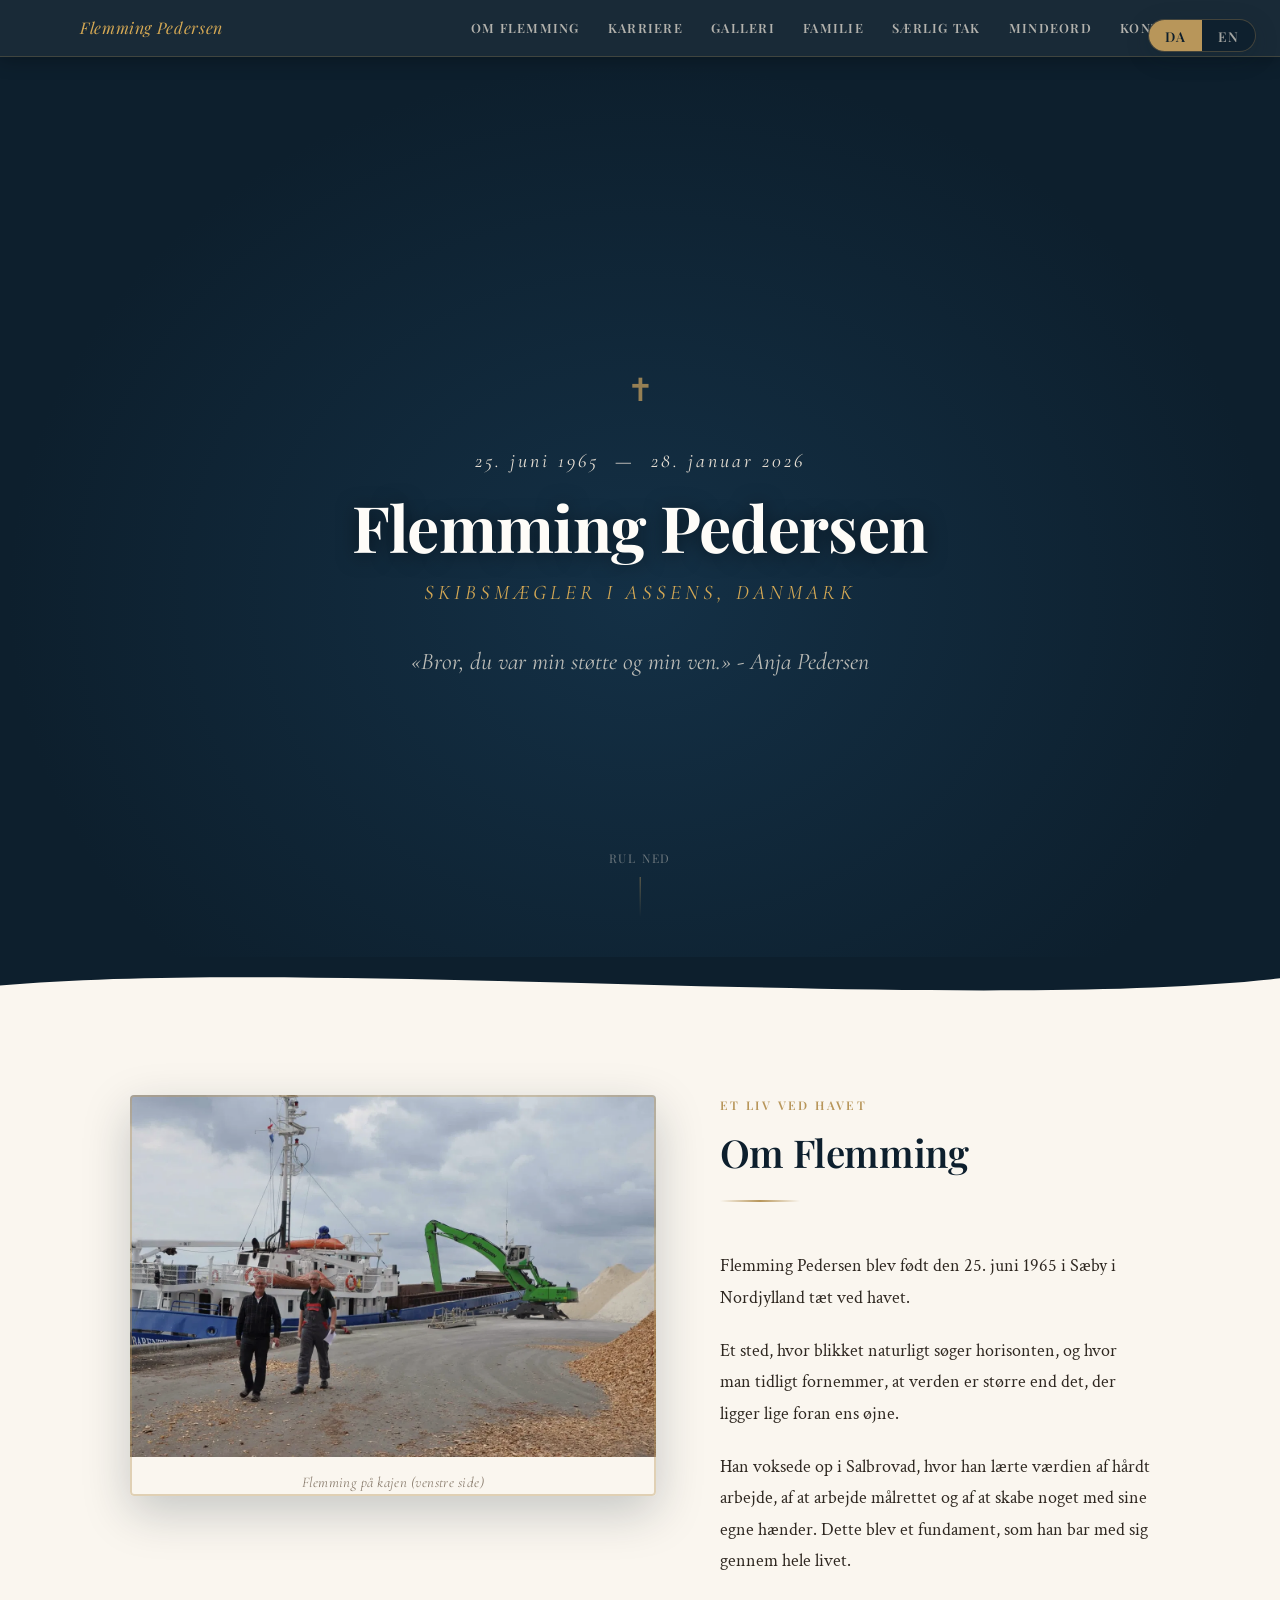
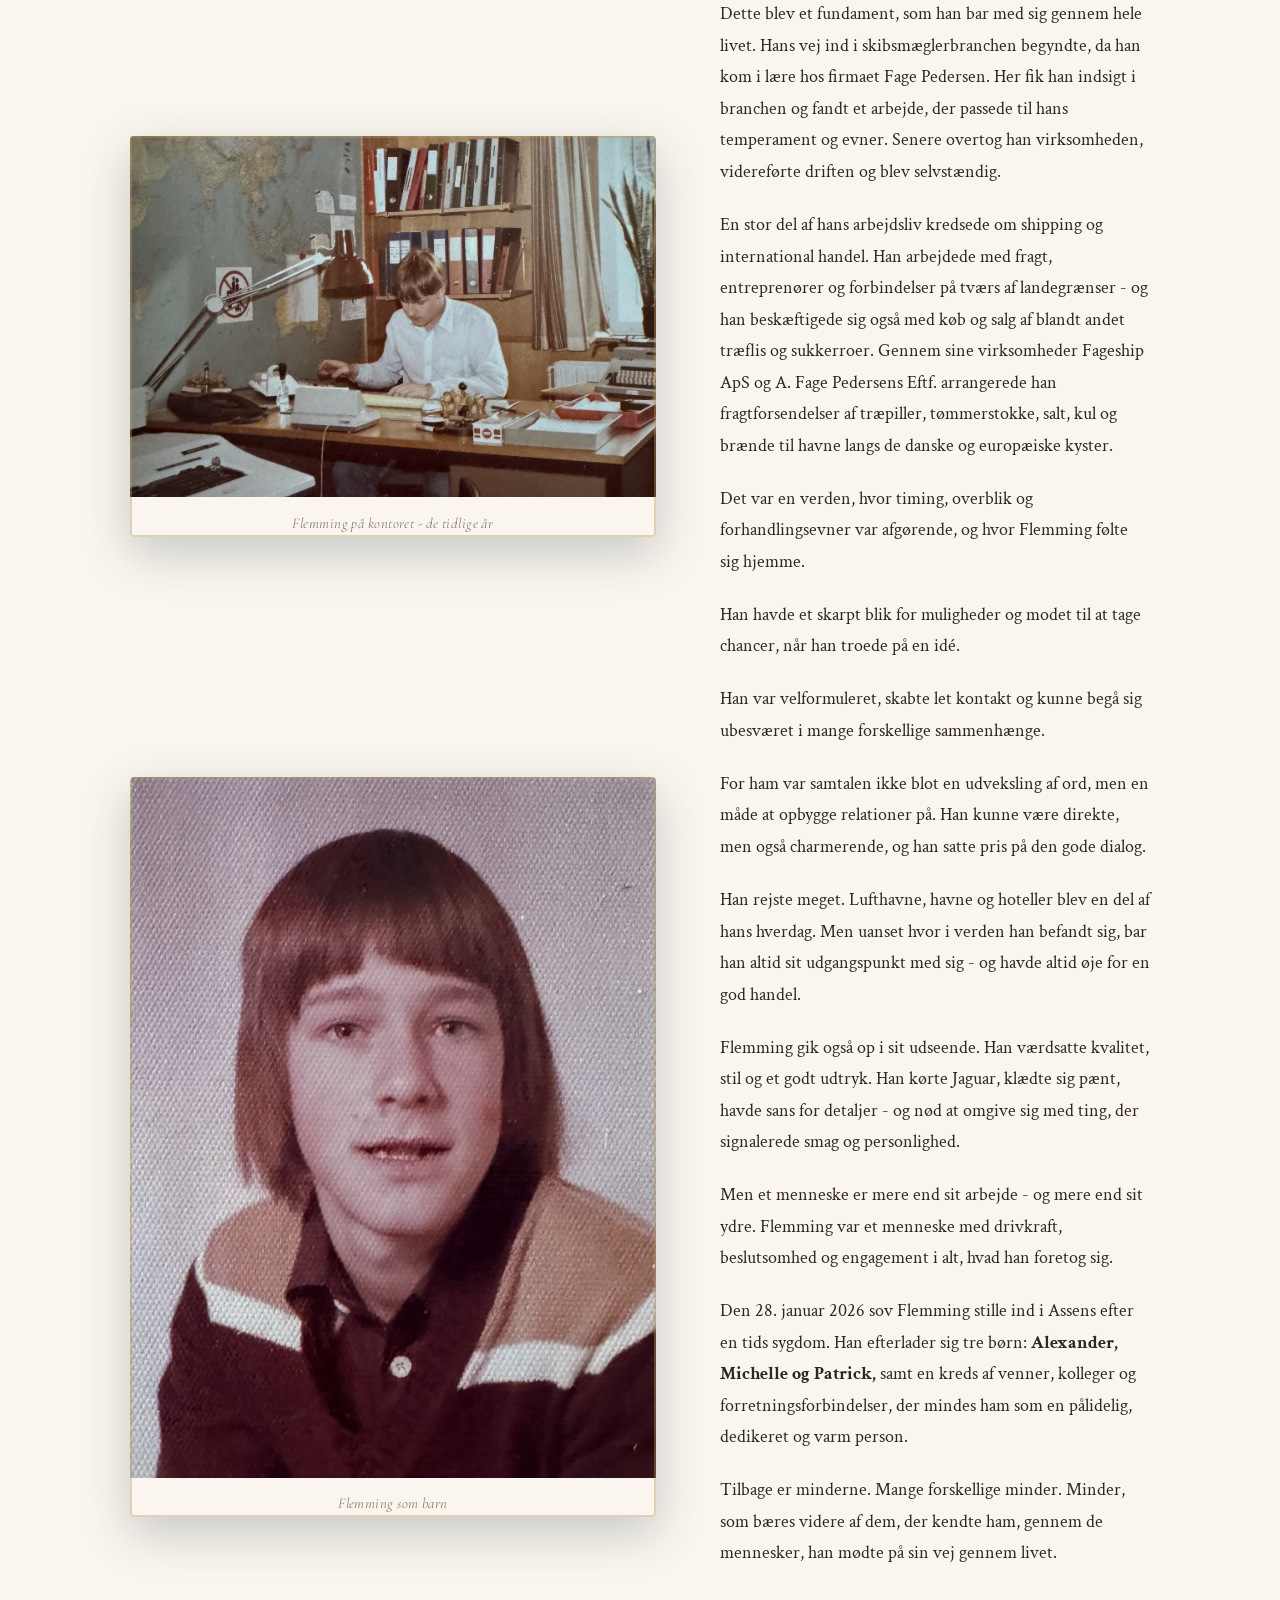
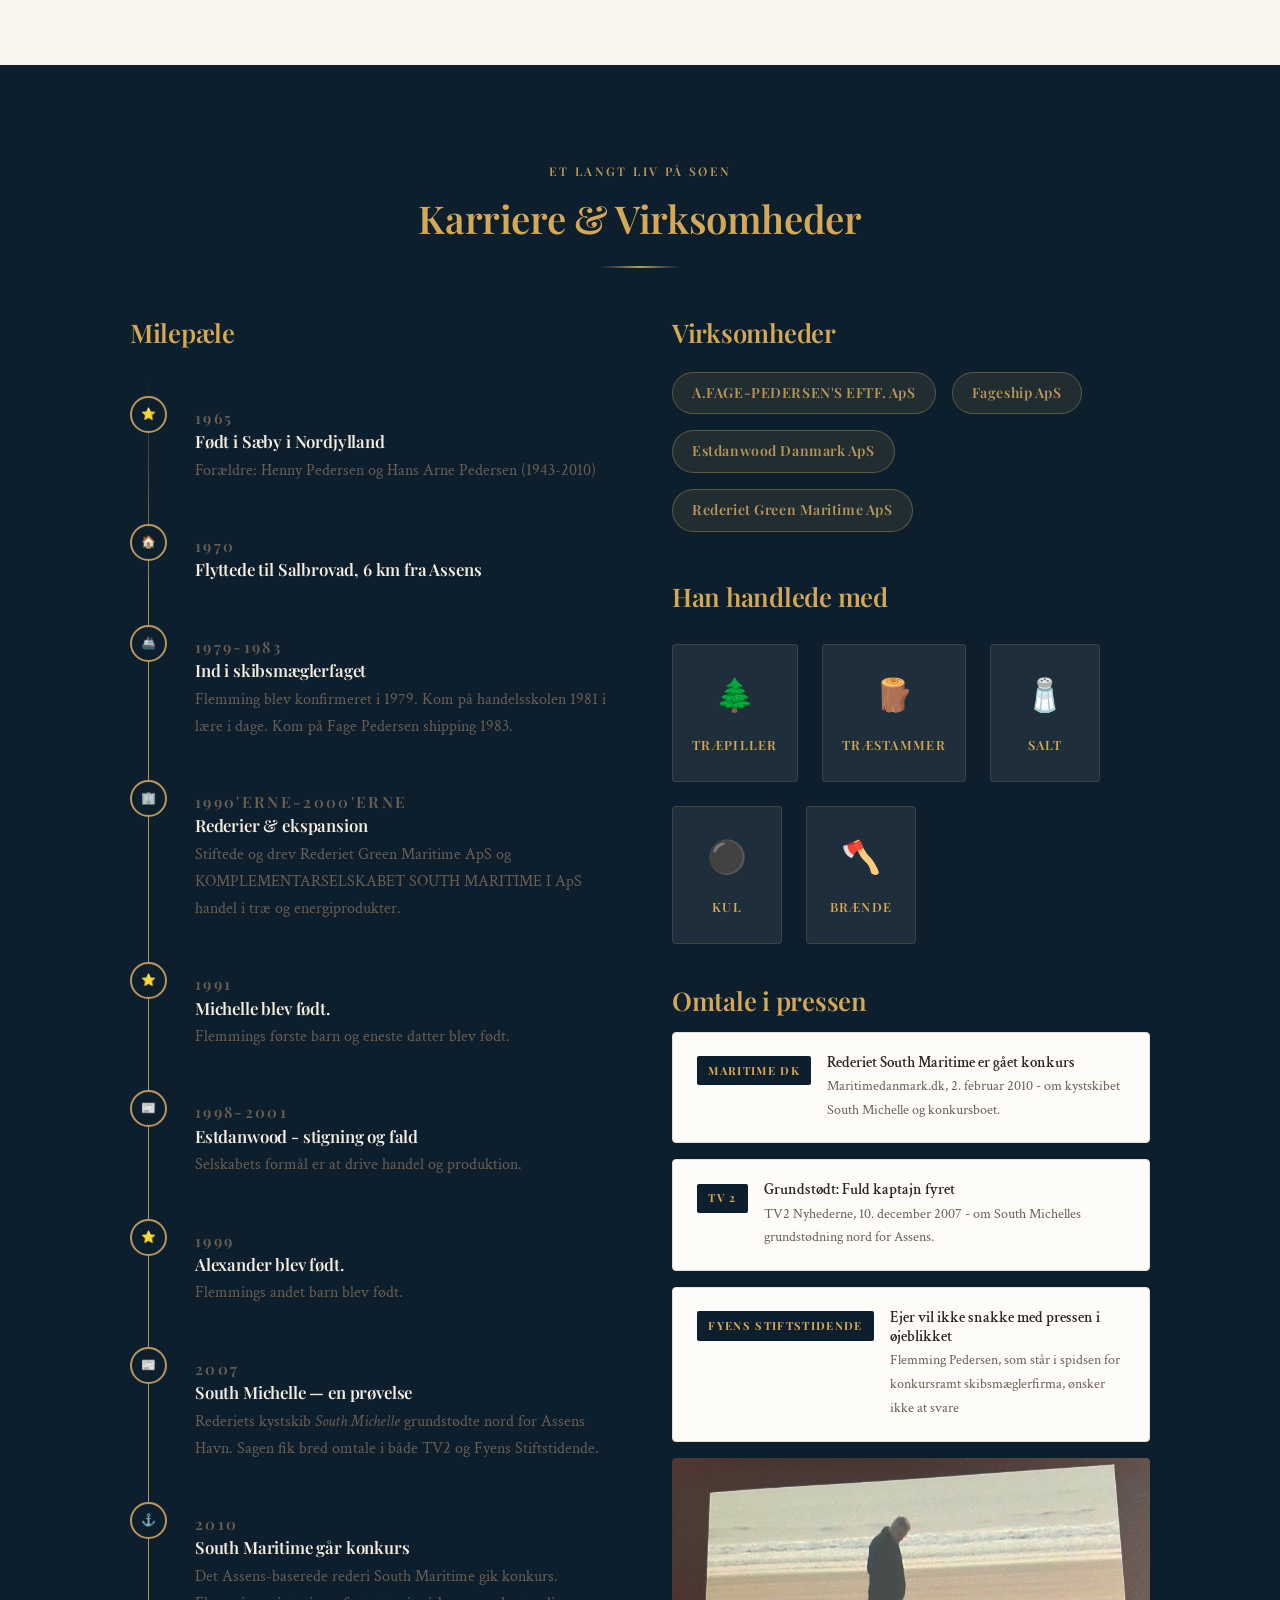
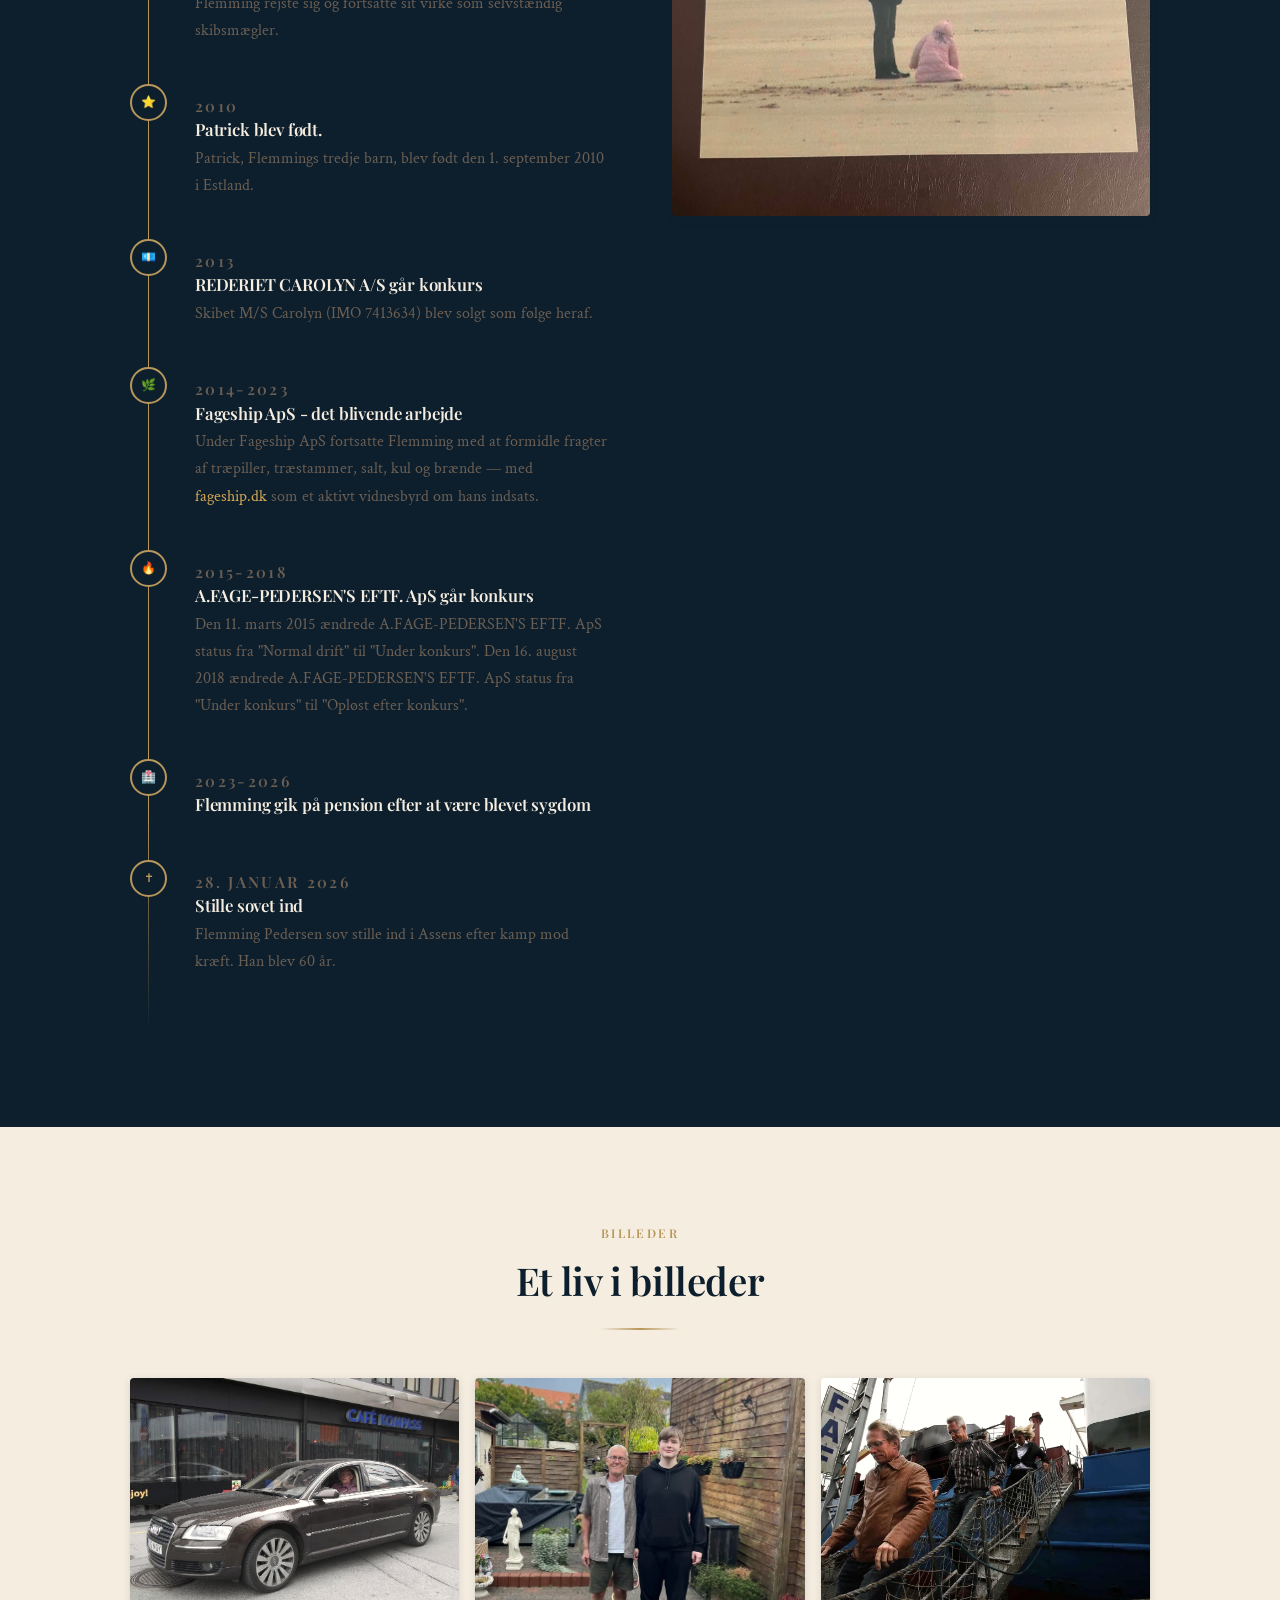
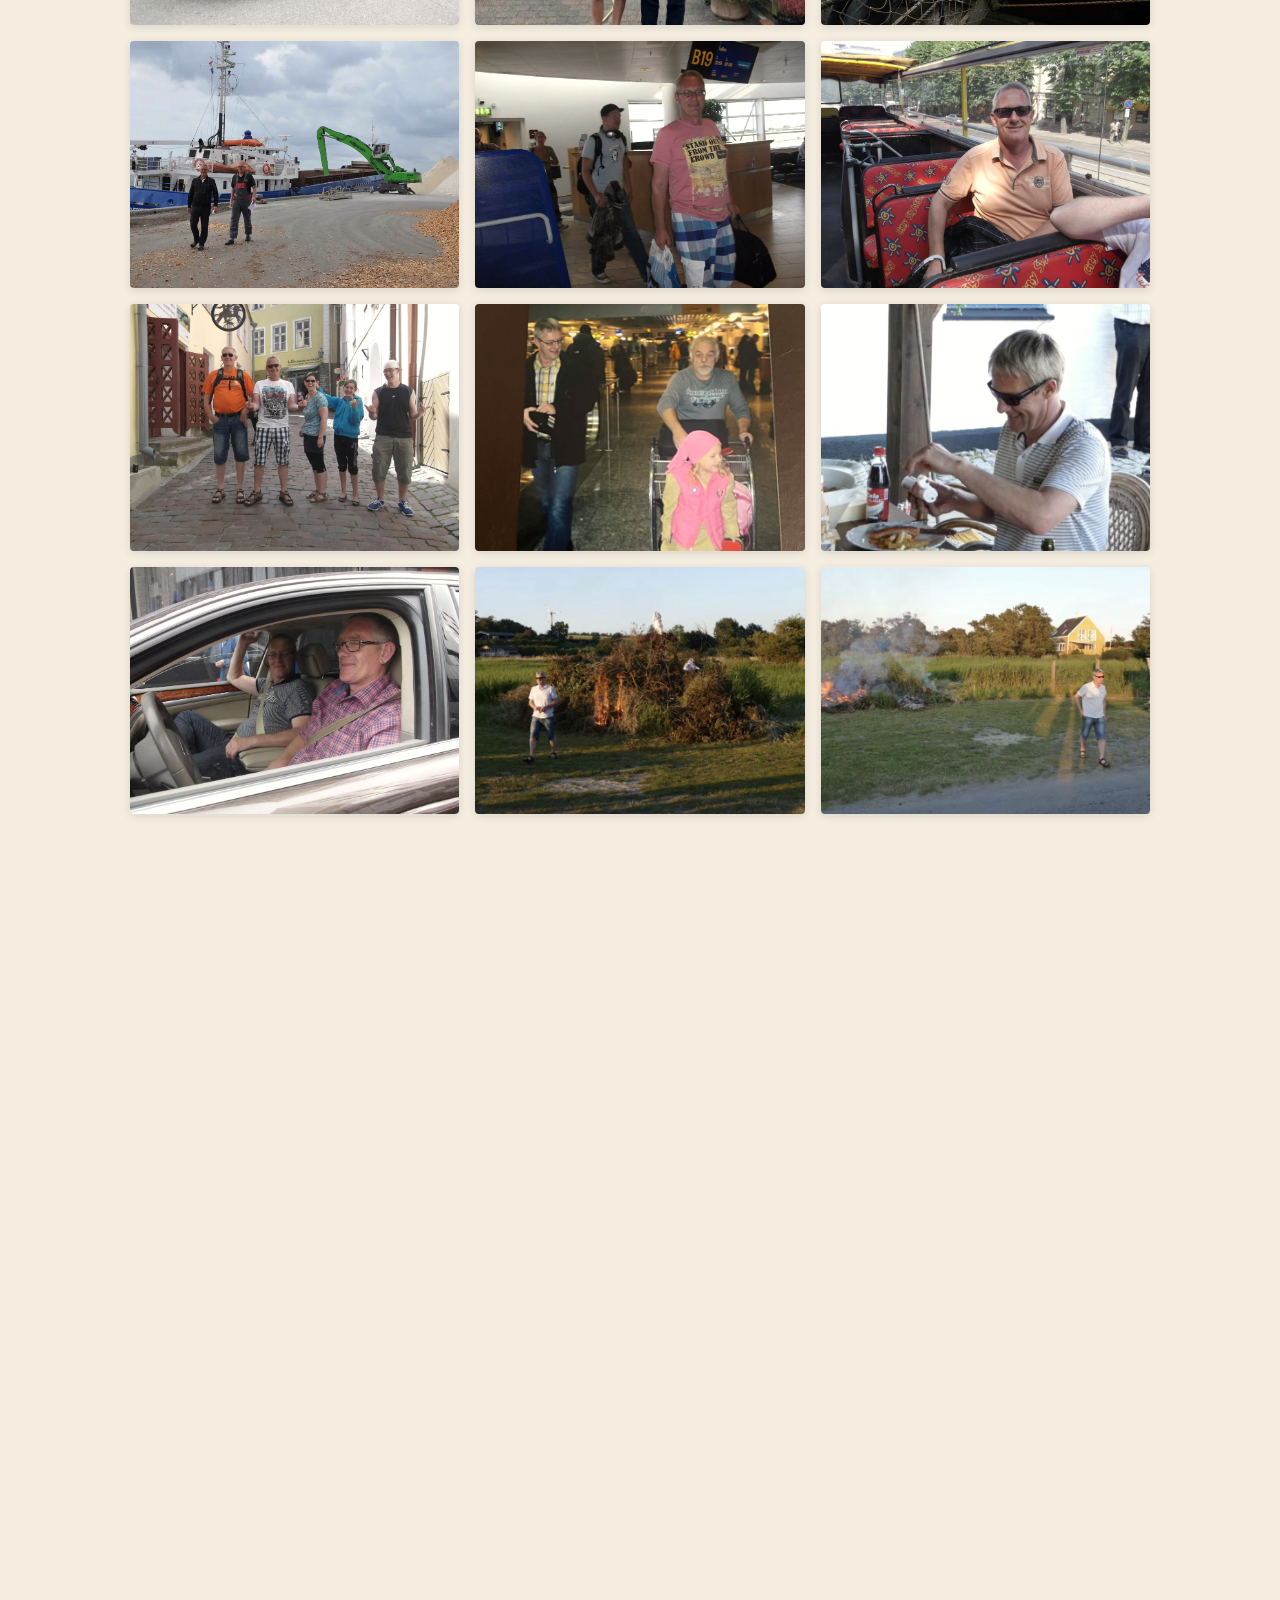
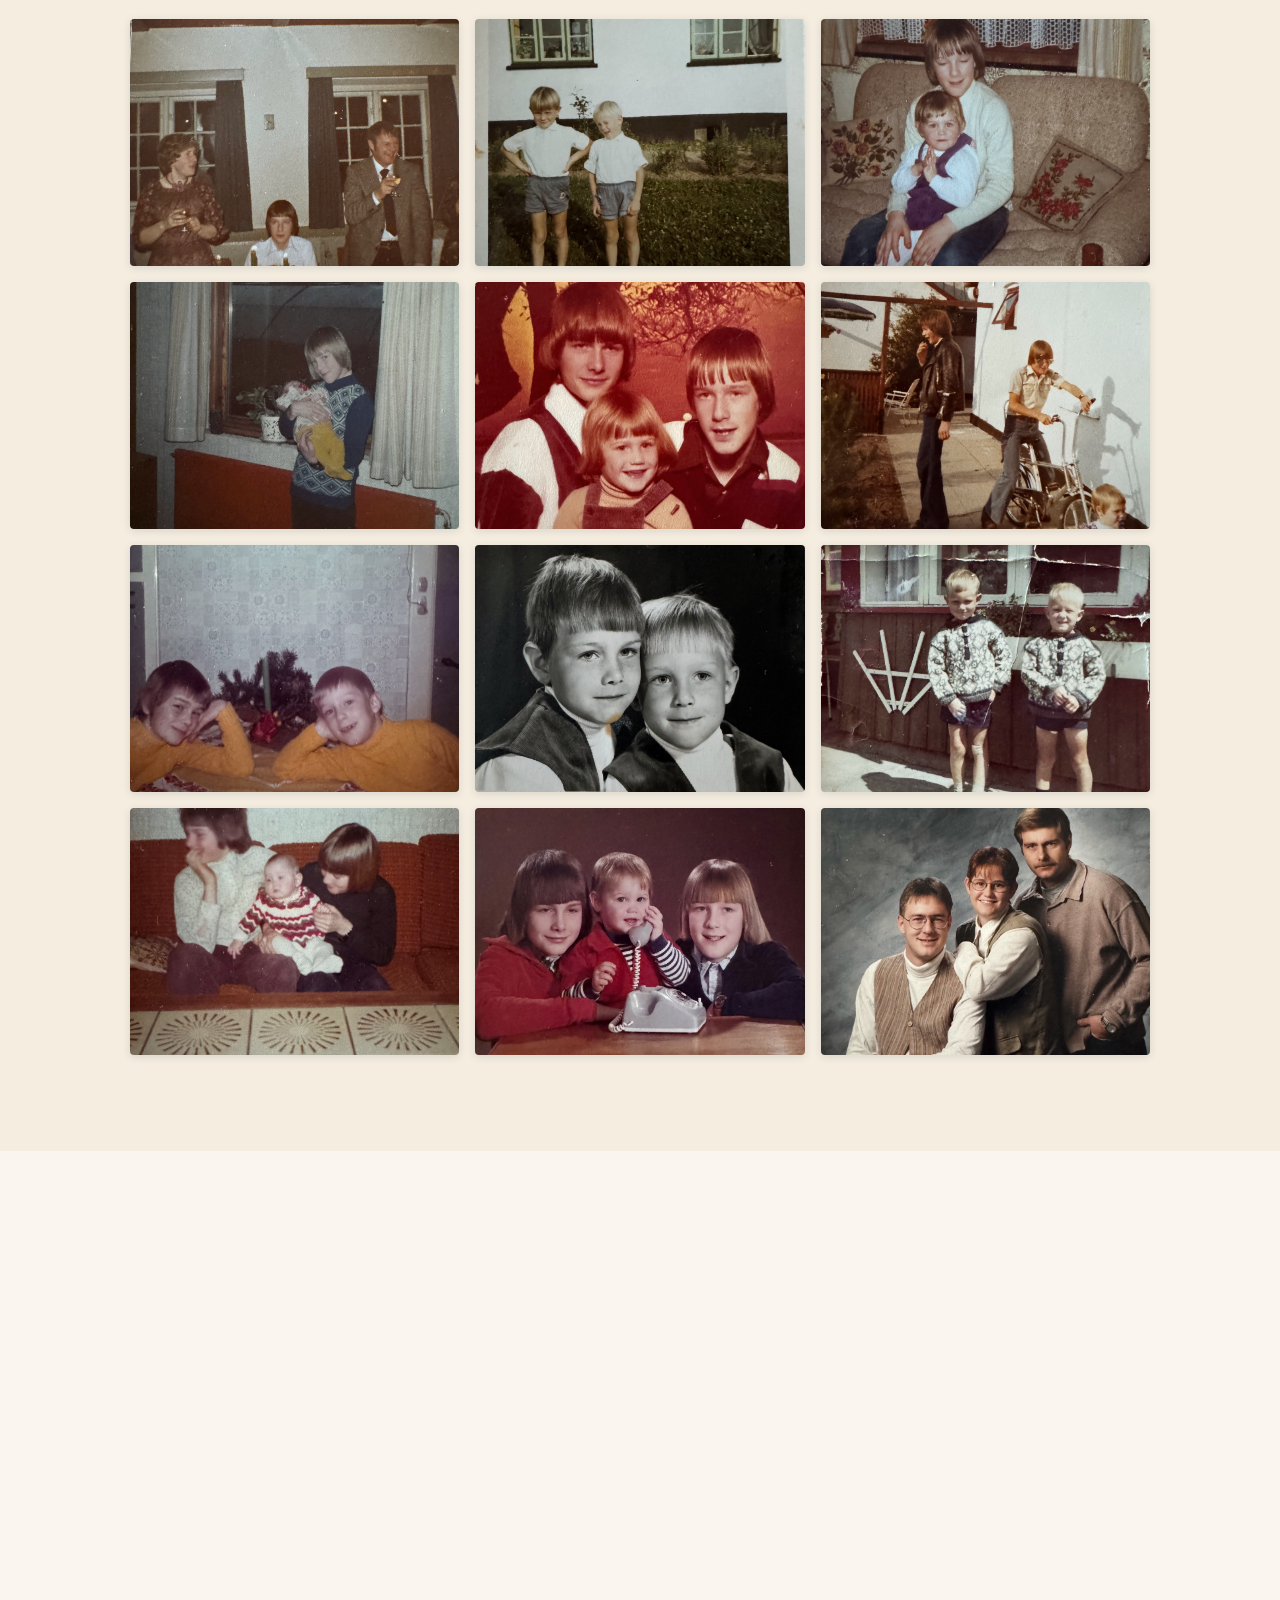
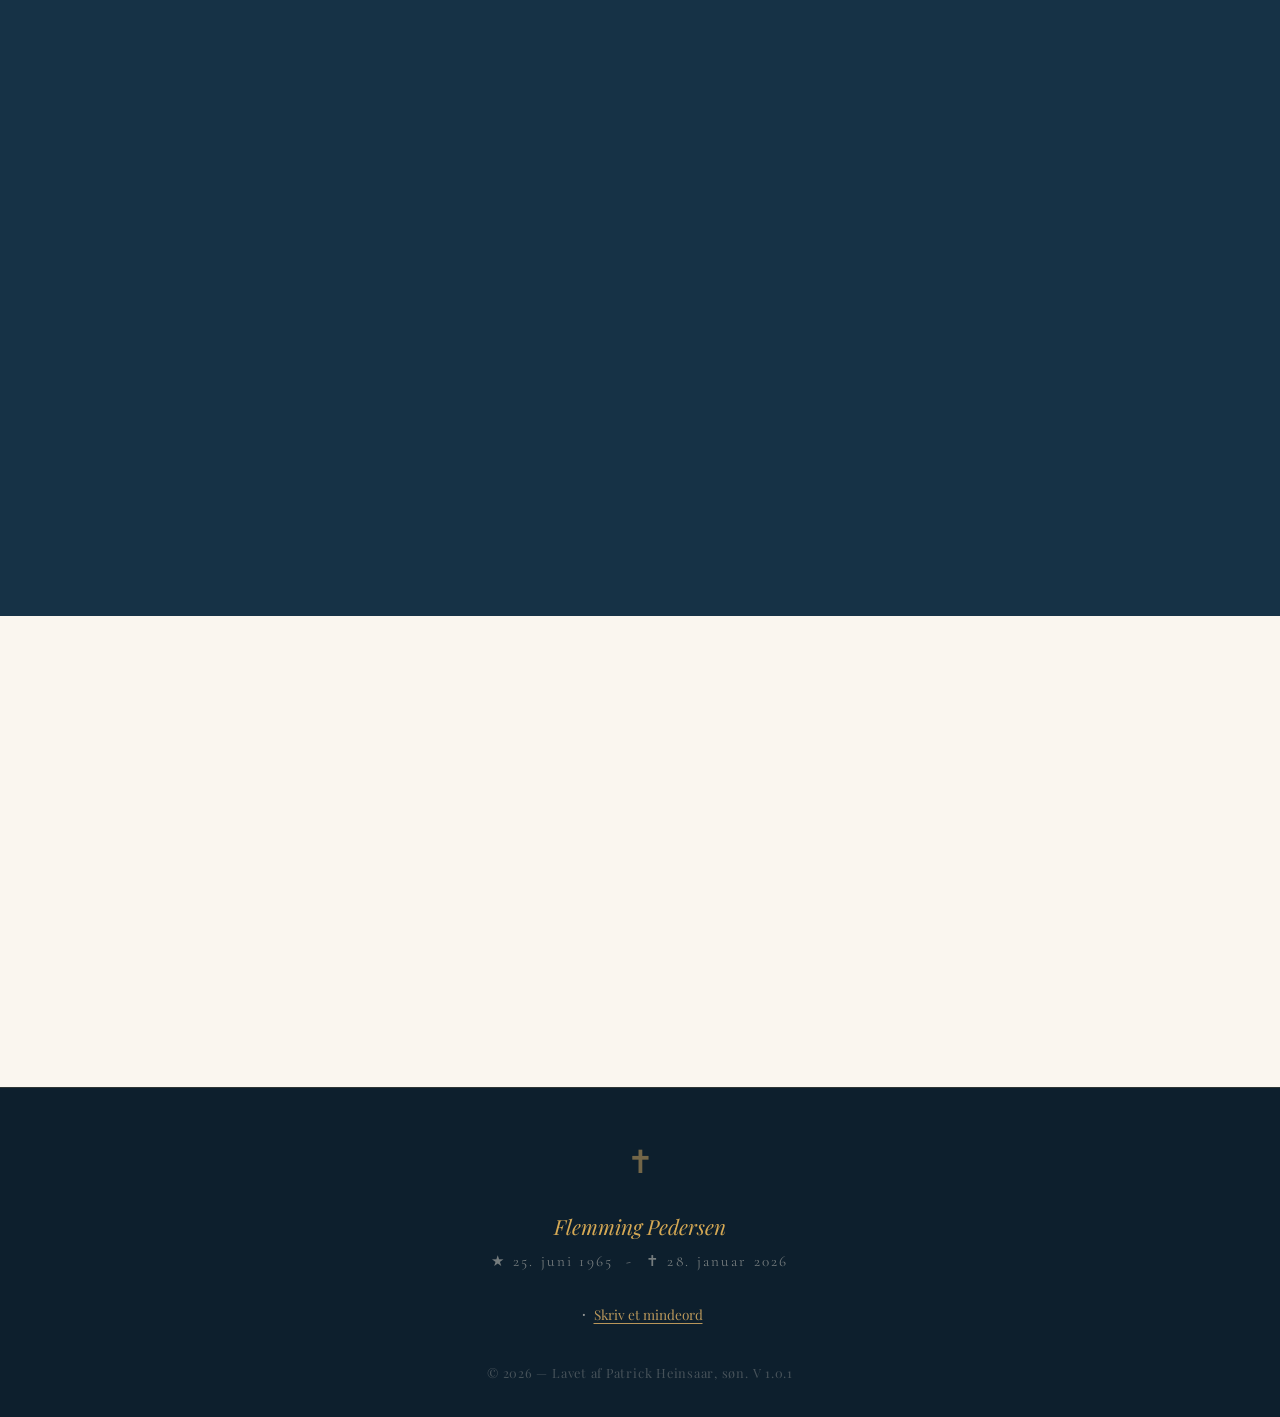
==== commit 2dcb7579: "Update index.html" ====
--- a/index.html
+++ b/index.html
@@ -963,6 +963,13 @@
           <p lang-content="en">I remember Flemming, whenever we were together, as always smiling and generous. He was always in a good mood, and I so wish that distance and everyday life had not swallowed up so much of our time. I would have liked to share more years with him and to have seen more of his beloved garden. But we both kept up with each others lives through our dear mothers. I am grateful that, despite everything, I had the chance to speak with him ❤️ I will always remember Flemming as a kind and warm-hearted person who truly wanted the best for those who were close to him ❤️.</p>
         </div>
 
+         <div class="tribute-card reveal">
+          <span class="tribute-icon">🌊</span>
+          <h3>Hanne Muldbak</h3>
+          <p lang-content="da">Flemming var en meget kærlig og omsorgsfuld person. Altid kærlig over for alle og altid hjælpsom. Han var et rigtig varmt menneske. Han var meget elsket, og han er et stort savn. 🙏💙 </p>
+          <p lang-content="en">Flemming was a very loving and caring person. He was always kind to everyone and always willing to help. He was a truly warm-hearted person. He was deeply loved, and he is greatly missed. 🙏💙.</p>
+        </div>
+
       </div>
     </div>
   </section>
@@ -1010,8 +1017,8 @@
       </p>
       <p class="footer-copyright">
         &copy; <span id="footer-year">2026</span>
-        <span lang-content="da"> — Lavet af Patrick Heinsaar, søn. V 1.0</span>
-        <span lang-content="en"> — Made by Patrick Heinsaar, son. V 1.0</span>
+        <span lang-content="da"> — Lavet af Patrick Heinsaar, søn. V 1.0.1</span>
+        <span lang-content="en"> — Made by Patrick Heinsaar, son. V 1.0.1</span>
       </p>
     </div>
   </footer>
